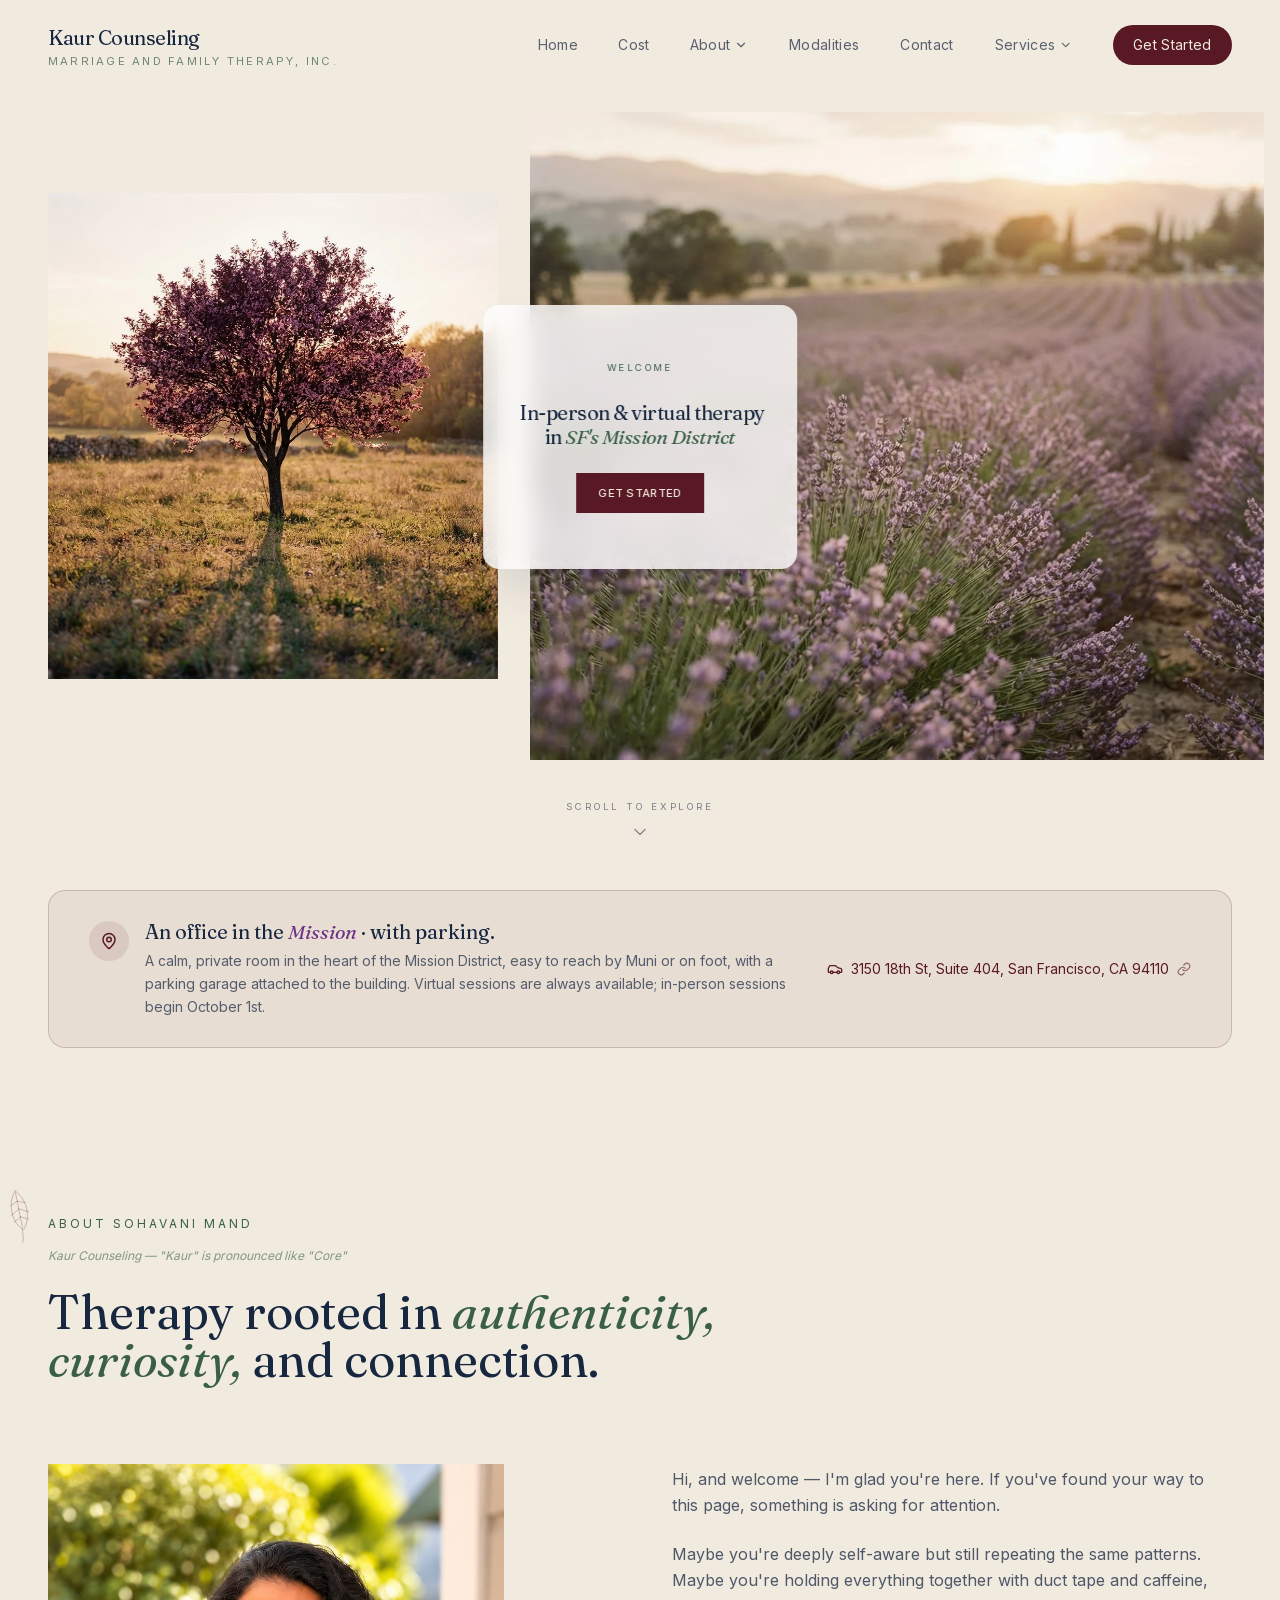
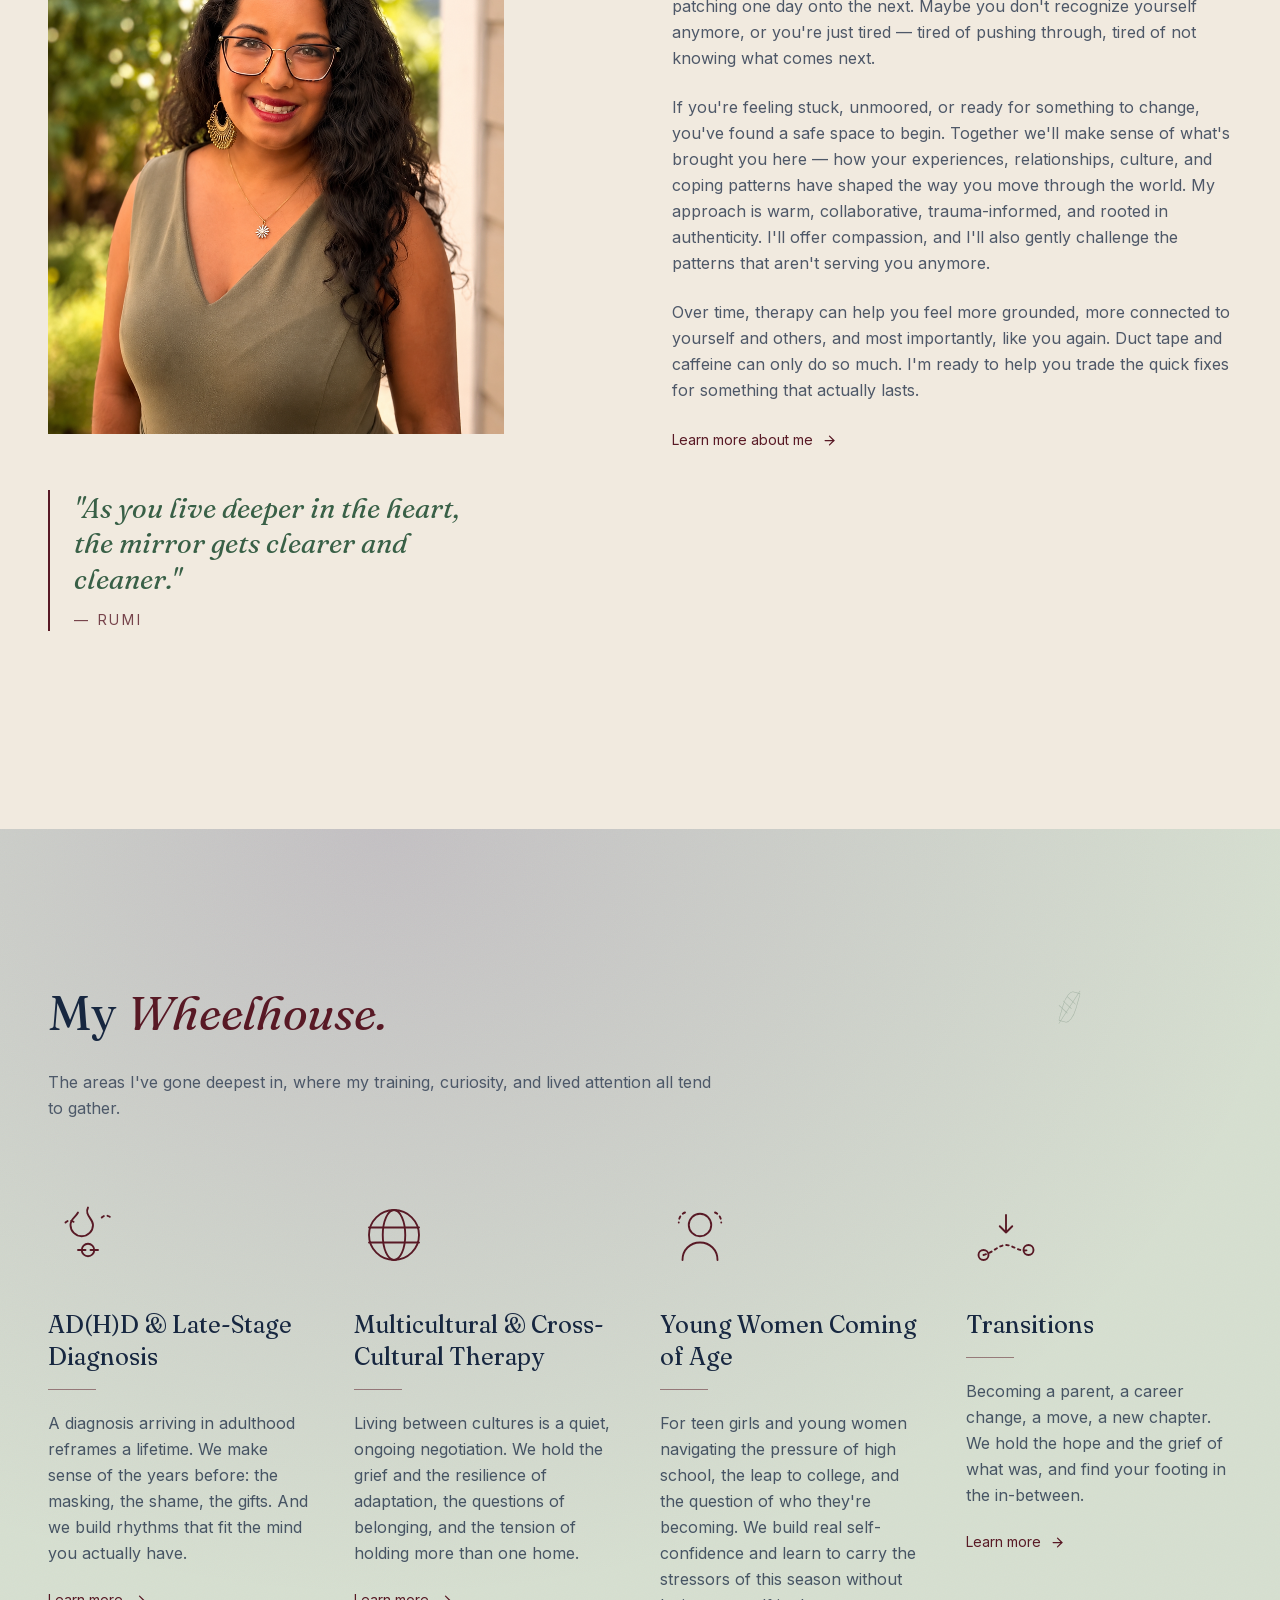
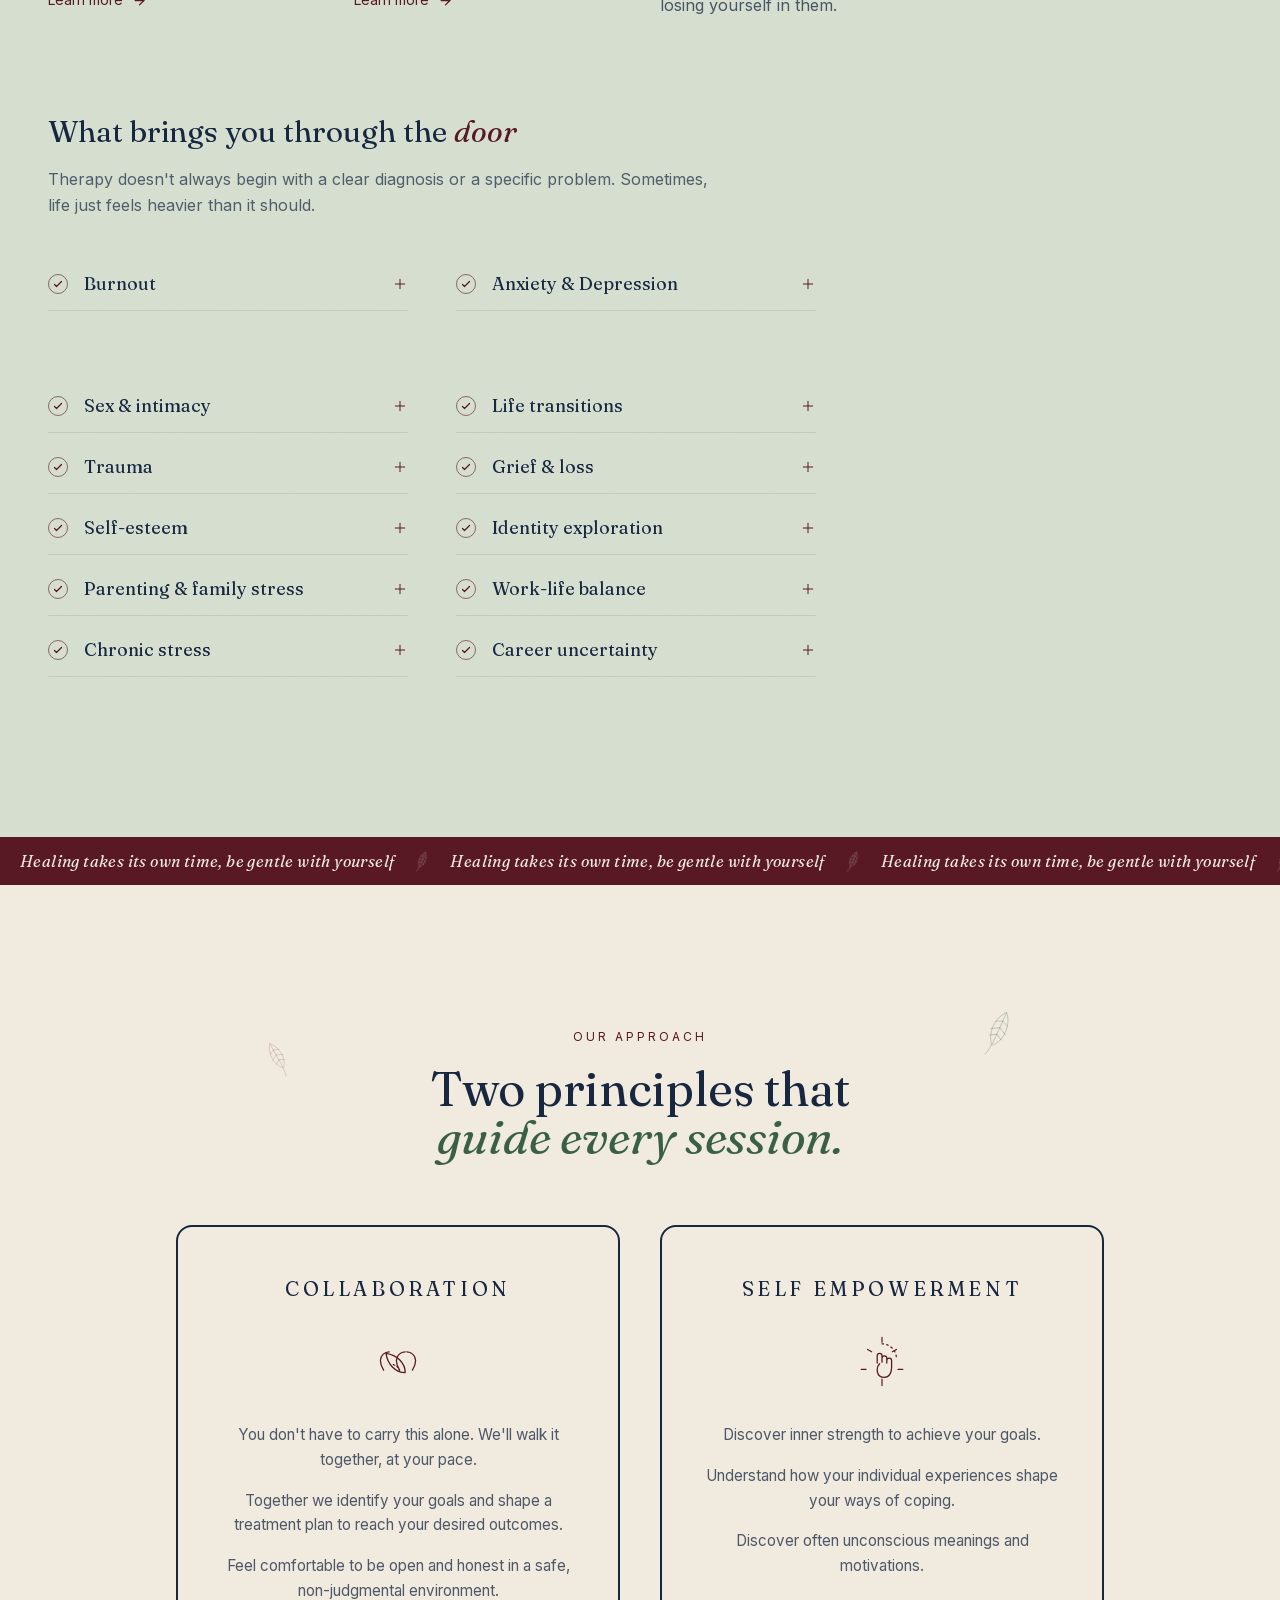
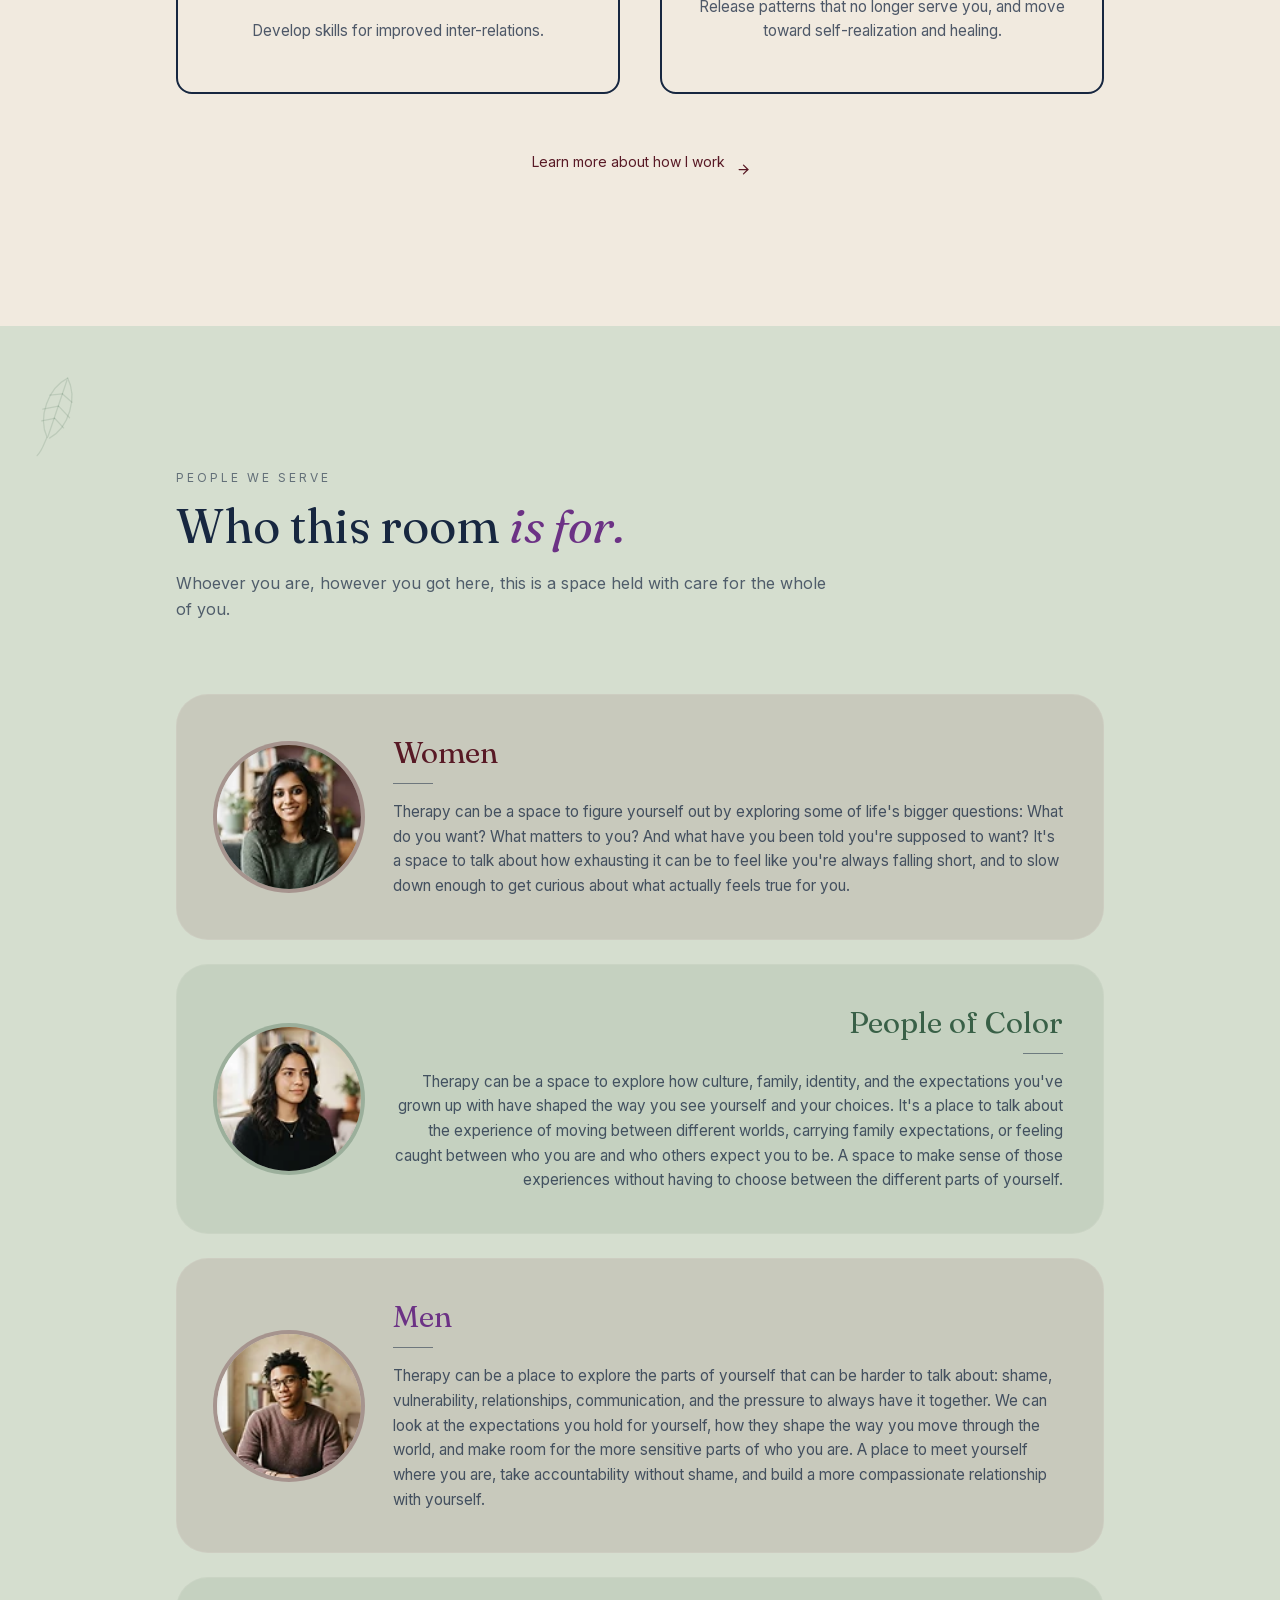
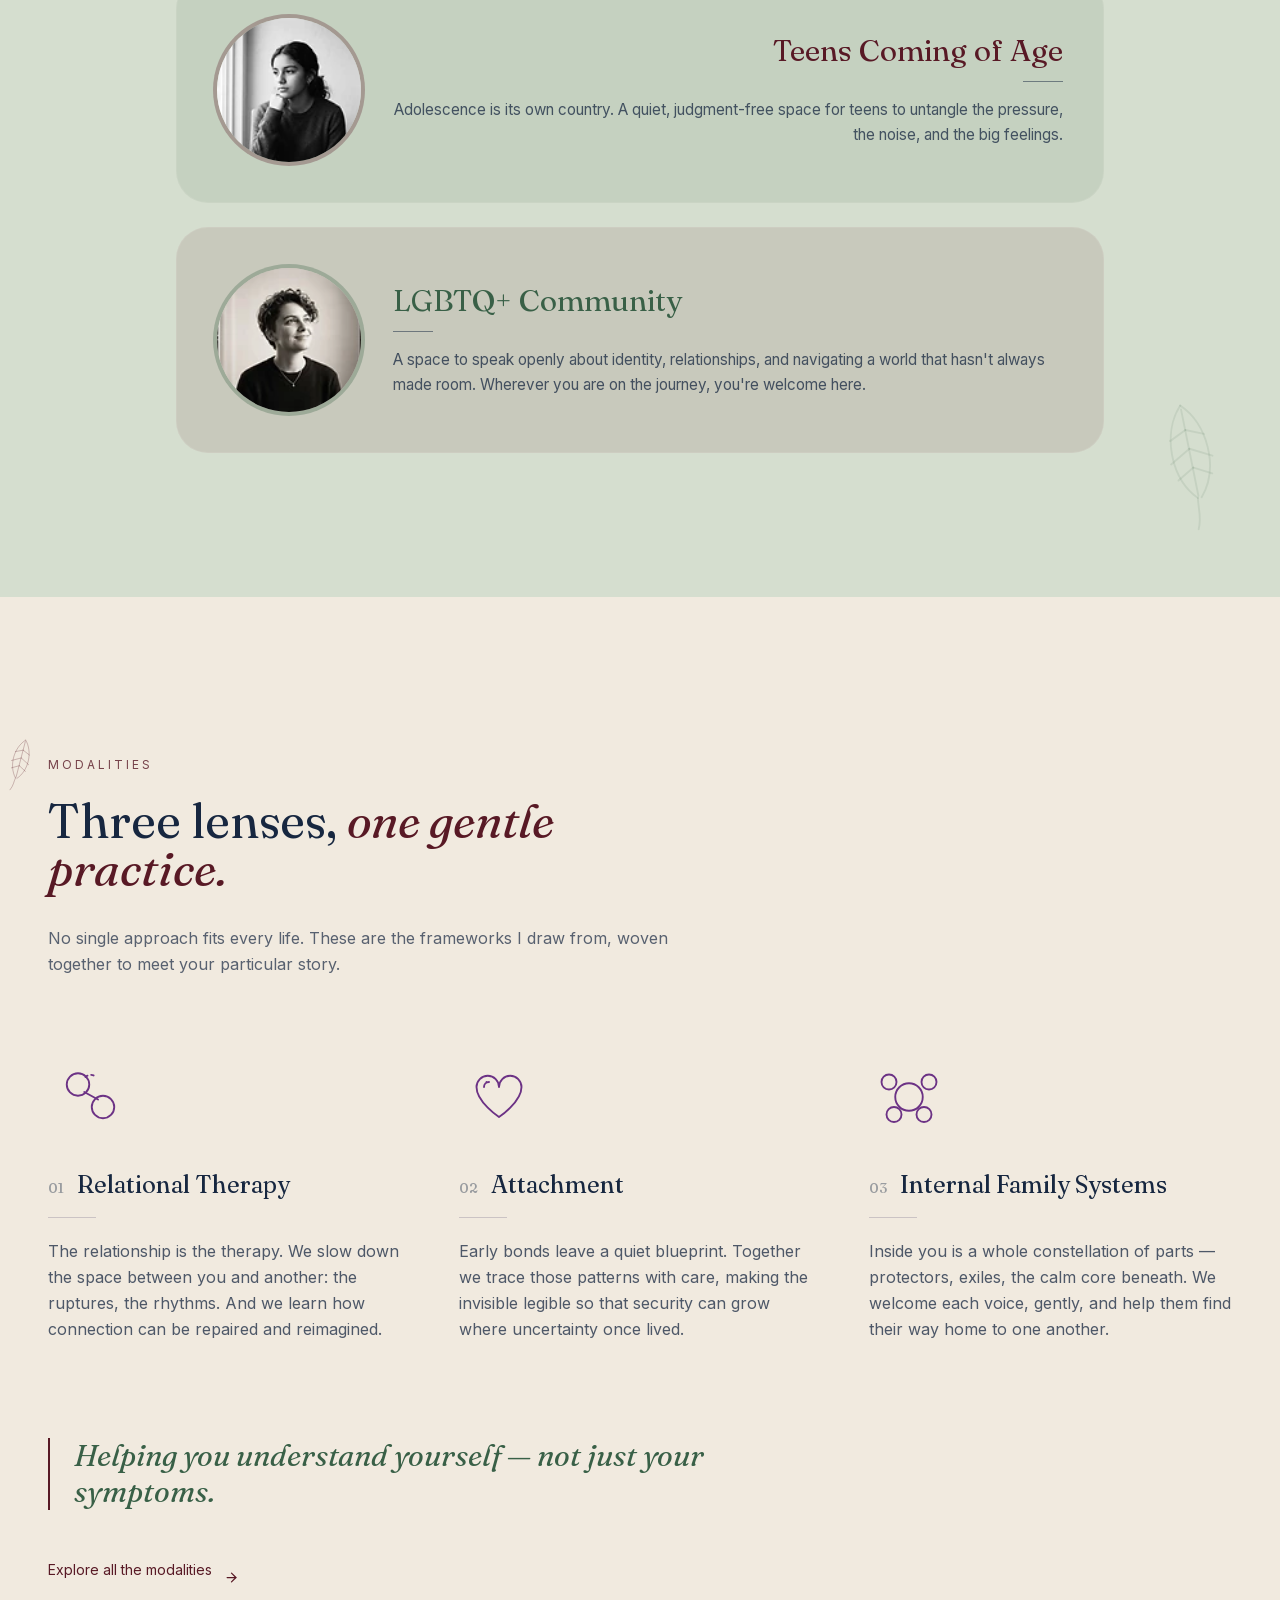
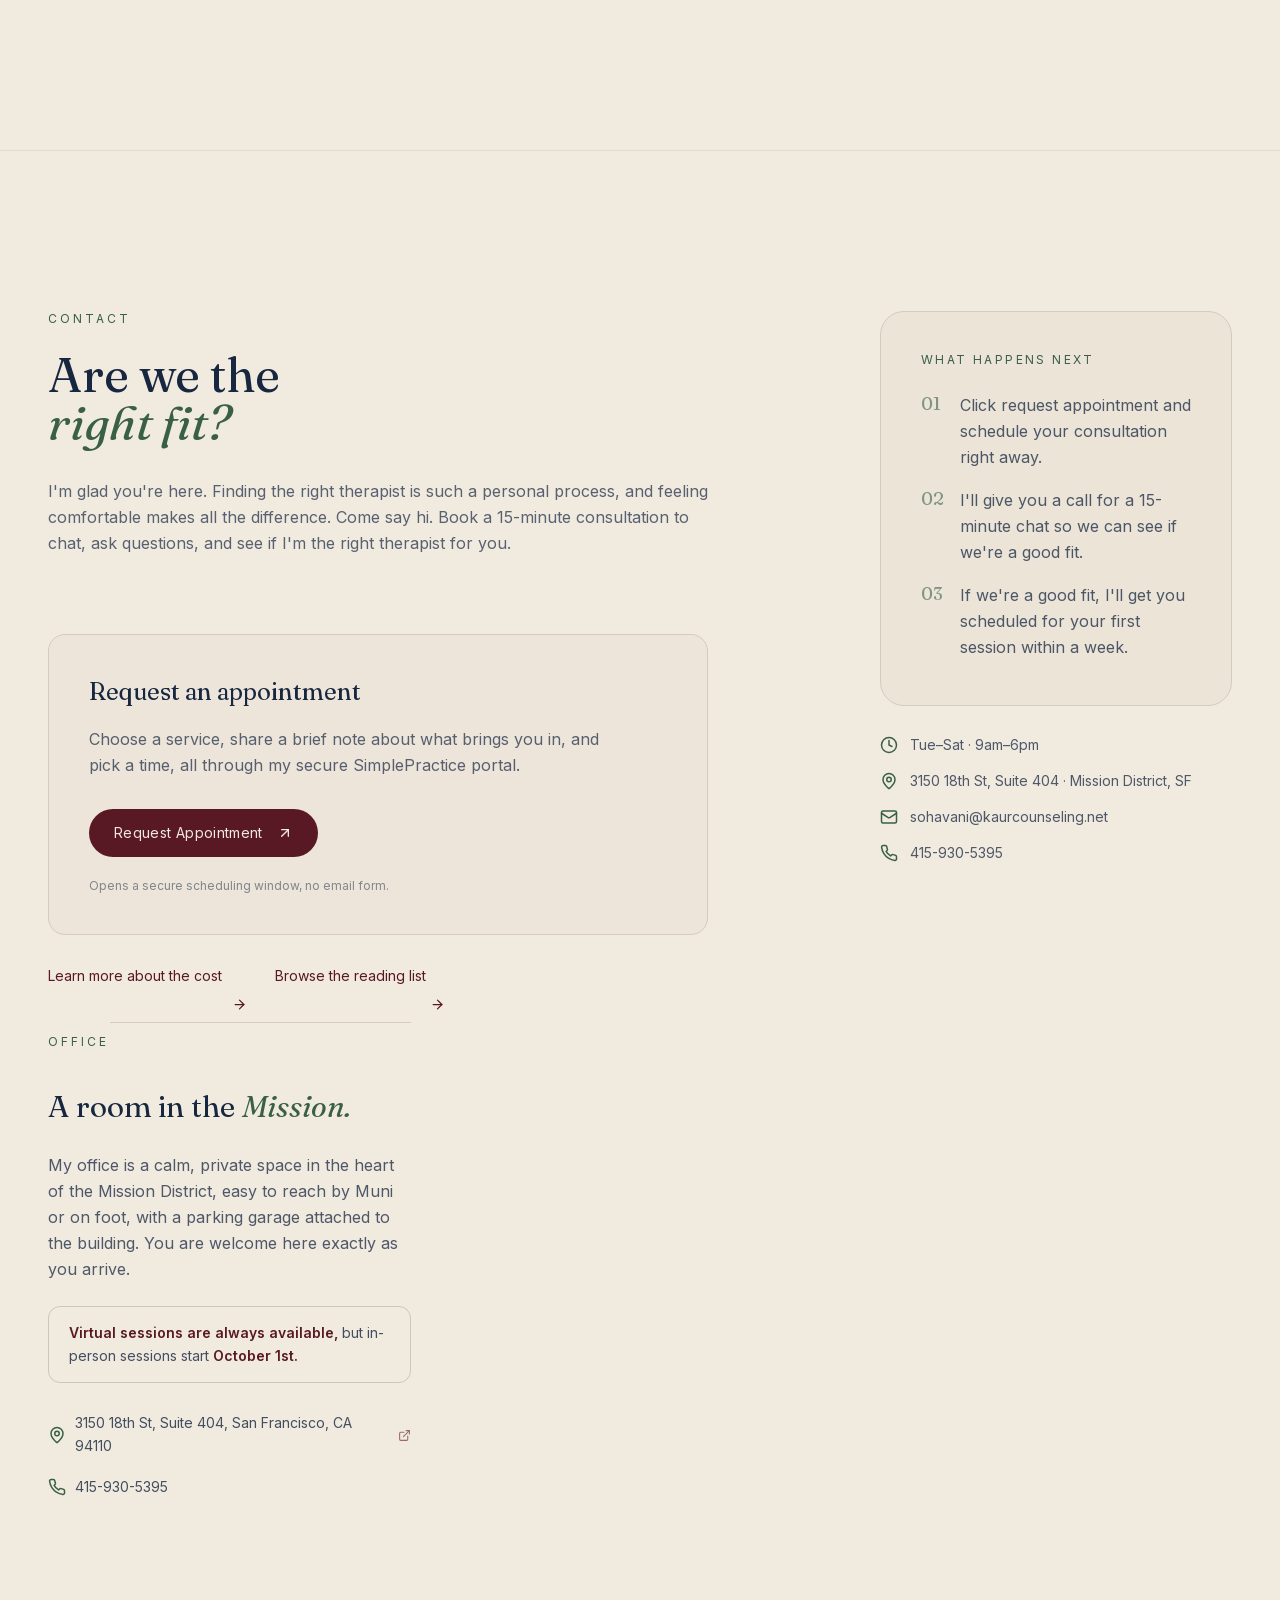
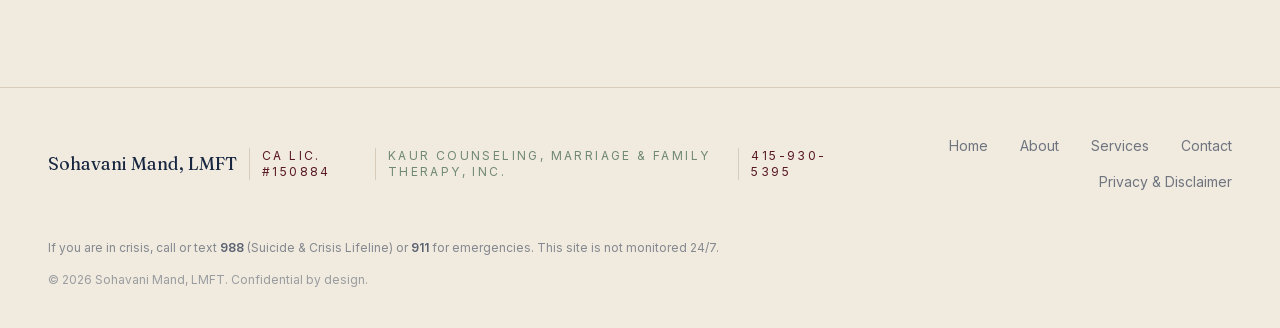
==== index.html @ b916cf58 "Rebuild resources page from live structure; bump assets to v33 Matches live exactly at 1440/768/390 " ====
<!doctype html>
<html lang="en">
  <head>
    <meta charset="utf-8" />
    <meta name="viewport" content="width=device-width, initial-scale=1" />
    <meta name="description" content="In-person and virtual therapy in San Francisco's Mission District with Sohavani Mand, LMFT." />
    <meta name="theme-color" content="#f1eadf" />
    <link rel="icon" type="image/png" sizes="1024x1024" href="assets/favicon.png" />
    <title>Sohavani Mand, LMFT | ADHD &amp; Burnout Therapy for Women in the Mission District, San Francisco</title>
    <link rel="stylesheet" href="styles.css?v=33" />
  </head>
  <body>
    <header class="site-header" id="home">
      <a class="brand" href="#home" aria-label="Kaur Counseling, home">
        <span class="brand-name">Kaur Counseling</span>
        <span class="brand-subtitle">Marriage and Family Therapy, Inc.</span>
      </a>
      <nav class="desktop-nav" aria-label="Primary navigation">
        <a href="#home">Home</a>
        <a href="about/cost/">Cost</a>
        <div class="nav-dropdown">
          <a class="dropdown-trigger" href="about/" aria-haspopup="true" aria-expanded="false">About <svg xmlns="http://www.w3.org/2000/svg" width="14" height="14" viewBox="0 0 24 24" fill="none" stroke="currentColor" stroke-width="2" stroke-linecap="round" stroke-linejoin="round" class="nav-chevron lucide lucide-chevron-down" aria-hidden="true"><path d="m6 9 6 6 6-6"></path></svg></a>
          <div class="nav-dropdown-menu">
            <div class="nav-dropdown-panel">
              <a href="about/">What to Expect</a>
              <a href="about/resources/">Resources</a>
            </div>
          </div>
        </div>
        <a href="modalities/">Modalities</a>
        <a href="get-started/">Contact</a>
        <div class="nav-dropdown">
          <a class="dropdown-trigger" href="#services" aria-haspopup="true" aria-expanded="false">Services <svg xmlns="http://www.w3.org/2000/svg" width="14" height="14" viewBox="0 0 24 24" fill="none" stroke="currentColor" stroke-width="2" stroke-linecap="round" stroke-linejoin="round" class="nav-chevron lucide lucide-chevron-down" aria-hidden="true"><path d="m6 9 6 6 6-6"></path></svg></a>
          <div class="nav-dropdown-menu">
            <div class="nav-dropdown-panel nav-dropdown-services">
              <a href="services/adhd/">ADHD &amp; Late-Stage Diagnosis</a>
              <a href="services/multiculturalism/">Multicultural &amp; Cross-Cultural Therapy</a>
              <a href="services/burnout/">Burnout</a>
              <a href="services/anxiety-depression/">Anxiety &amp; Depression</a>
              <a href="services/transitions/">Transitions</a>
              <a href="services/teens/">Teens</a>
            </div>
          </div>
        </div>
        <a class="nav-cta" href="get-started/">Get Started</a>
      </nav>
      <button class="menu-toggle text-midnight" type="button" aria-label="Toggle menu" aria-expanded="false">
        <svg xmlns="http://www.w3.org/2000/svg" width="22" height="22" viewBox="0 0 24 24" fill="none" stroke="currentColor" stroke-width="2" stroke-linecap="round" stroke-linejoin="round" class="lucide lucide-menu" aria-hidden="true"><line x1="4" x2="20" y1="12" y2="12"></line><line x1="4" x2="20" y1="6" y2="6"></line><line x1="4" x2="20" y1="18" y2="18"></line></svg>
        <svg xmlns="http://www.w3.org/2000/svg" width="22" height="22" viewBox="0 0 24 24" fill="none" stroke="currentColor" stroke-width="2" stroke-linecap="round" stroke-linejoin="round" class="lucide lucide-x" aria-hidden="true"><path d="M18 6 6 18"></path><path d="m6 6 12 12"></path></svg>
      </button>
      <nav class="mobile-nav" aria-label="Mobile navigation">
        <a href="#home">Home</a>
        <a href="about/cost/">Cost</a>
        <div class="nav-dropdown">
          <a class="dropdown-trigger" href="about/" aria-haspopup="true" aria-expanded="false">About <svg xmlns="http://www.w3.org/2000/svg" width="16" height="16" viewBox="0 0 24 24" fill="none" stroke="currentColor" stroke-width="2" stroke-linecap="round" stroke-linejoin="round" class="lucide lucide-plus transition-transform duration-300" aria-hidden="true"><path d="M5 12h14"></path><path d="M12 5v14"></path></svg></a>
          <div class="nav-dropdown-menu">
            <div class="nav-dropdown-panel">
              <a href="about/">What to Expect</a>
              <a href="about/resources/">Resources</a>
            </div>
          </div>
        </div>
        <a href="modalities/">Modalities</a>
        <a href="get-started/">Contact</a>
        <div class="nav-dropdown">
          <a class="dropdown-trigger" href="#services" aria-haspopup="true" aria-expanded="false">Services <svg xmlns="http://www.w3.org/2000/svg" width="16" height="16" viewBox="0 0 24 24" fill="none" stroke="currentColor" stroke-width="2" stroke-linecap="round" stroke-linejoin="round" class="lucide lucide-plus transition-transform duration-300" aria-hidden="true"><path d="M5 12h14"></path><path d="M12 5v14"></path></svg></a>
          <div class="nav-dropdown-menu">
            <div class="nav-dropdown-panel nav-dropdown-services">
              <a href="services/adhd/">ADHD &amp; Late-Stage Diagnosis</a>
              <a href="services/multiculturalism/">Multicultural &amp; Cross-Cultural Therapy</a>
              <a href="services/burnout/">Burnout</a>
              <a href="services/anxiety-depression/">Anxiety &amp; Depression</a>
              <a href="services/transitions/">Transitions</a>
              <a href="services/teens/">Teens</a>
            </div>
          </div>
        </div>
        <a class="nav-cta" href="get-started/">Get Started</a>
      </nav>
    </header>

    <main>
      <section class="hero">
        <div class="hero-images" aria-hidden="true">
          <img class="hero-tree" src="assets/images/hero-tree.webp" alt="" />
          <img class="hero-lavender" src="assets/images/hero-lavender.webp" alt="" />
        </div>
        <div class="hero-card">
          <p class="eyebrow">Welcome</p>
          <h1>In-person &amp; virtual therapy<br />in <em>SF's Mission District</em></h1>
          <a class="button button-small" href="get-started/">Get Started</a>
        </div>
        <a class="scroll-cue" href="#office-notice">
          <span>Scroll to explore</span>
          <svg class="down-arrow" viewBox="0 0 24 24" aria-hidden="true"><path d="m6 9 6 6 6-6" /></svg>
        </a>
      </section>

      <section class="office-notice-wrap" id="office-notice">
        <div class="office-notice">
          <div class="notice-icon pin-icon shrink-0 mt-0.5" aria-hidden="true">
            <span data-lucide-icon="map-pin" data-lucide-size="18" data-lucide-class="lucide lucide-map-pin text-burgundy shrink-0"></span>
          </div>
          <div class="notice-copy">
            <h3>An office in the <em class="accent">Mission</em> · with parking.</h3>
            <p>A calm, private room in the heart of the Mission District, easy to reach by Muni or on foot, with a parking garage attached to the building. Virtual sessions are always available; in-person sessions begin October 1st.</p>
          </div>
          <a class="notice-address shrink-0 inline-flex items-center gap-2 text-sm text-burgundy hover:text-spruce transition-colors" href="https://www.google.com/maps/search/?api=1&amp;query=3150%2018th%20St%2C%20Suite%20404%2C%20San%20Francisco%2C%20CA%2094110" target="_blank" rel="noreferrer">
            <span data-lucide-icon="car" data-lucide-size="16" data-lucide-class="lucide lucide-car"></span>
            <span>3150 18th St, Suite 404, San Francisco, CA 94110</span>
            <span data-lucide-icon="link" data-lucide-size="14" data-lucide-class="lucide lucide-link opacity-60"></span>
          </a>
        </div>
      </section>

      <section class="about-section" id="about">
        
        <div class="section-intro about-intro">
          <svg viewBox="0 0 100 150" class="home-about-feather" fill="none" stroke="currentColor" stroke-width="2" stroke-linecap="round" stroke-linejoin="round" aria-hidden="true"><path d="M50 16 C26 40 24 88 48 114"></path><path d="M50 16 C74 40 76 88 52 114"></path><path d="M48 114 C46 124 48 134 42 146"></path><path d="M50 20 L49 112"></path><path d="M50 42 L32 50"></path><path d="M50 62 L28 74"></path><path d="M50 82 L32 92"></path><path d="M50 42 L68 50"></path><path d="M50 62 L72 74"></path><path d="M50 82 L68 92" /></svg>
          <p class="eyebrow">About Sohavani Mand</p>
          <p class="pronunciation">Kaur Counseling — "Kaur" is pronounced like "Core"</p>
          <h2>Therapy rooted in <em class="spruce">authenticity, curiosity,</em> and connection.</h2>
        </div>
        <div class="about-grid">
          <figure class="portrait-frame">
            <img src="assets/images/sohavani.webp" alt="Sohavani Mand in soft, warm light" loading="lazy" />
          </figure>
          <div class="about-copy">
            <p>Hi, and welcome — I'm glad you're here. If you've found your way to this page, something is asking for attention.</p>
            <p>Maybe you're deeply self-aware but still repeating the same patterns. Maybe you're holding everything together with duct tape and caffeine, patching one day onto the next. Maybe you don't recognize yourself anymore, or you're just tired — tired of pushing through, tired of not knowing what comes next.</p>
            <p>If you're feeling stuck, unmoored, or ready for something to change, you've found a safe space to begin. Together we'll make sense of what's brought you here — how your experiences, relationships, culture, and coping patterns have shaped the way you move through the world. My approach is warm, collaborative, trauma-informed, and rooted in authenticity. I'll offer compassion, and I'll also gently challenge the patterns that aren't serving you anymore.</p>
            <p>Over time, therapy can help you feel more grounded, more connected to yourself and others, and most importantly, like you again. Duct tape and caffeine can only do so much. I'm ready to help you trade the quick fixes for something that actually lasts.</p>
            <a class="text-link" href="about/">Learn more about me <span data-lucide-icon="arrow-right" data-lucide-size="15" data-lucide-class="lucide lucide-arrow-right mt-px inline-arrow"></span></a>
          </div>
          <blockquote class="rumi-quote">
            <p>"As you live deeper in the heart,<br />the mirror gets clearer and cleaner."</p>
            <cite>— Rumi</cite>
          </blockquote>
        </div>
      </section>

      <section class="services-section" id="services">
        <div class="wheelhouse section-shell">
          <div class="leaf-decor leaf-wheelhouse" aria-hidden="true"></div>
          <div class="section-intro narrow-intro">
            <h2>My <em class="burgundy">Wheelhouse.</em></h2>
            <p>The areas I've gone deepest in, where my training, curiosity, and lived attention all tend to gather.</p>
          </div>
          <div class="wheelhouse-grid">
            <article class="wheelhouse-item">
              <div class="line-icon" aria-hidden="true"><svg viewBox="0 0 64 64" fill="none" stroke="currentColor" stroke-width="1.5" stroke-linecap="round" stroke-linejoin="round"><path d="M32 10c-3 6 4 9 4 14a9 9 0 1 1-18 0c0-5 4-6 6-10"/><circle cx="32" cy="44" r="5"/><path d="M30 44h-6M34 44h6"/><path d="M14 22c2-2 5-2 7 0M43 18c2-2 5-2 7 0" stroke-dasharray="2 3"/></svg></div>
              <h3>AD(H)D &amp; Late-Stage<br />Diagnosis</h3><span class="wheelhouse-rule" aria-hidden="true"></span>
              <p>A diagnosis arriving in adulthood reframes a lifetime. We make sense of the years before: the masking, the shame, the gifts. And we build rhythms that fit the mind you actually have.</p>
              <a class="text-link" href="services/adhd/">Learn more <span data-lucide-icon="arrow-right" data-lucide-size="15" data-lucide-class="lucide lucide-arrow-right mt-px inline-arrow"></span></a>
            </article>
            <article class="wheelhouse-item">
              <div class="line-icon" aria-hidden="true"><svg viewBox="0 0 64 64" fill="none" stroke="currentColor" stroke-width="1.5" stroke-linecap="round" stroke-linejoin="round"><circle cx="32" cy="32" r="20"/><ellipse cx="32" cy="32" rx="9" ry="20"/><path d="M12 26h40M12 38h40"/></svg></div>
              <h3>Multicultural &amp; Cross-Cultural Therapy</h3><span class="wheelhouse-rule" aria-hidden="true"></span>
              <p>Living between cultures is a quiet, ongoing negotiation. We hold the grief and the resilience of adaptation, the questions of belonging, and the tension of holding more than one home.</p>
              <a class="text-link" href="services/multiculturalism/">Learn more <span data-lucide-icon="arrow-right" data-lucide-size="15" data-lucide-class="lucide lucide-arrow-right mt-px inline-arrow"></span></a>
            </article>
            <article class="wheelhouse-item">
              <div class="line-icon" aria-hidden="true"><svg viewBox="0 0 64 64" fill="none" stroke="currentColor" stroke-width="1.5" stroke-linecap="round" stroke-linejoin="round"><circle cx="32" cy="24" r="9"/><path d="M18 52c0-8 6-14 14-14s14 6 14 14"/><path d="M44 14c3 1 5 4 5 8M20 14c-3 1-5 4-5 8" stroke-dasharray="2 3"/></svg></div>
              <h3>Young Women Coming<br />of Age</h3><span class="wheelhouse-rule" aria-hidden="true"></span>
              <p>For teen girls and young women navigating the pressure of high school, the leap to college, and the question of who they're becoming. We build real self-confidence and learn to carry the stressors of this season without losing yourself in them.</p>
            </article>
            <article class="wheelhouse-item">
              <div class="line-icon" aria-hidden="true"><svg viewBox="0 0 64 64" fill="none" stroke="currentColor" stroke-width="1.5" stroke-linecap="round" stroke-linejoin="round"><path d="M14 48c8-2 12-8 18-8s10 6 18 4" stroke-dasharray="2 3"/><circle cx="14" cy="48" r="4"/><circle cx="50" cy="44" r="4"/><path d="M32 16v14M32 30l-5-5M32 30l5-5"/></svg></div>
              <h3>Transitions</h3><span class="wheelhouse-rule" aria-hidden="true"></span>
              <p>Becoming a parent, a career change, a move, a new chapter. We hold the hope and the grief of what was, and find your footing in the in-between.</p>
              <a class="text-link" href="services/transitions/">Learn more <span data-lucide-icon="arrow-right" data-lucide-size="15" data-lucide-class="lucide lucide-arrow-right mt-px inline-arrow"></span></a>
            </article>
          </div>

          <div class="door-section" id="door">
            <div class="section-intro door-intro">
              <h3>What brings you through the <em class="burgundy">door</em></h3>
              <p>Therapy doesn't always begin with a clear diagnosis or a specific problem. Sometimes, life just feels heavier than it should.</p>
            </div>
            <div class="door-grid">
              <div class="door-item"><button type="button" aria-expanded="false"><span class="check"><svg viewBox="0 0 24 24" aria-hidden="true"><path d="M5 13l4 4L19 7" /></svg></span><span>Burnout</span><span class="plus"><svg viewBox="0 0 24 24" aria-hidden="true"><path d="M12 5v14M5 12h14" /></svg></span></button><div class="door-detail" aria-hidden="true">Including work, relationship, and daily-life depletion and recovery.</div></div>
              <div class="door-item"><button type="button" aria-expanded="false"><span class="check"><svg viewBox="0 0 24 24" aria-hidden="true"><path d="M5 13l4 4L19 7" /></svg></span><span>Anxiety &amp; Depression</span><span class="plus"><svg viewBox="0 0 24 24" aria-hidden="true"><path d="M12 5v14M5 12h14" /></svg></span></button><div class="door-detail" aria-hidden="true">Including panic attacks, climate and health anxiety, persistent low mood, seasonal and postpartum depression.</div></div>
              <div class="door-item"><button type="button" aria-expanded="false"><span class="check"><svg viewBox="0 0 24 24" aria-hidden="true"><path d="M5 13l4 4L19 7" /></svg></span><span>Teens</span><span class="plus"><svg viewBox="0 0 24 24" aria-hidden="true"><path d="M12 5v14M5 12h14" /></svg></span></button><div class="door-detail" aria-hidden="true">Including school pressure, college application stress, friendship and identity shifts, and ADHD support.</div></div>
              <div class="door-item"><button type="button" aria-expanded="false"><span class="check"><svg viewBox="0 0 24 24" aria-hidden="true"><path d="M5 13l4 4L19 7" /></svg></span><span>Relationship issues</span><span class="plus"><svg viewBox="0 0 24 24" aria-hidden="true"><path d="M12 5v14M5 12h14" /></svg></span></button><div class="door-detail" aria-hidden="true">Including communication struggles, conflict patterns, and intimacy concerns.</div></div>
              <div class="door-item"><button type="button" aria-expanded="false"><span class="check"><svg viewBox="0 0 24 24" aria-hidden="true"><path d="M5 13l4 4L19 7" /></svg></span><span>Sex &amp; intimacy</span><span class="plus"><svg viewBox="0 0 24 24" aria-hidden="true"><path d="M12 5v14M5 12h14" /></svg></span></button><div class="door-detail" aria-hidden="true">Including desire discrepancies, sexual shame, and reconnecting with pleasure.</div></div>
              <div class="door-item"><button type="button" aria-expanded="false"><span class="check"><svg viewBox="0 0 24 24" aria-hidden="true"><path d="M5 13l4 4L19 7" /></svg></span><span>Life transitions</span><span class="plus"><svg viewBox="0 0 24 24" aria-hidden="true"><path d="M12 5v14M5 12h14" /></svg></span></button><div class="door-detail" aria-hidden="true">Including career changes, relocation, and new parenthood.</div></div>
              <div class="door-item"><button type="button" aria-expanded="false"><span class="check"><svg viewBox="0 0 24 24" aria-hidden="true"><path d="M5 13l4 4L19 7" /></svg></span><span>Trauma</span><span class="plus"><svg viewBox="0 0 24 24" aria-hidden="true"><path d="M12 5v14M5 12h14" /></svg></span></button><div class="door-detail" aria-hidden="true">Including childhood trauma and intergenerational trauma.</div></div>
              <div class="door-item"><button type="button" aria-expanded="false"><span class="check"><svg viewBox="0 0 24 24" aria-hidden="true"><path d="M5 13l4 4L19 7" /></svg></span><span>Grief &amp; loss</span><span class="plus"><svg viewBox="0 0 24 24" aria-hidden="true"><path d="M12 5v14M5 12h14" /></svg></span></button><div class="door-detail" aria-hidden="true">Including the loss of loved ones, relationships, and identity.</div></div>
              <div class="door-item"><button type="button" aria-expanded="false"><span class="check"><svg viewBox="0 0 24 24" aria-hidden="true"><path d="M5 13l4 4L19 7" /></svg></span><span>Self-esteem</span><span class="plus"><svg viewBox="0 0 24 24" aria-hidden="true"><path d="M12 5v14M5 12h14" /></svg></span></button><div class="door-detail" aria-hidden="true">Including self-worth, imposter feelings, and the inner critic.</div></div>
              <div class="door-item"><button type="button" aria-expanded="false"><span class="check"><svg viewBox="0 0 24 24" aria-hidden="true"><path d="M5 13l4 4L19 7" /></svg></span><span>Identity exploration</span><span class="plus"><svg viewBox="0 0 24 24" aria-hidden="true"><path d="M12 5v14M5 12h14" /></svg></span></button><div class="door-detail" aria-hidden="true">Including cultural, sexual, and gender identity.</div></div>
              <div class="door-item"><button type="button" aria-expanded="false"><span class="check"><svg viewBox="0 0 24 24" aria-hidden="true"><path d="M5 13l4 4L19 7" /></svg></span><span>Parenting &amp; family stress</span><span class="plus"><svg viewBox="0 0 24 24" aria-hidden="true"><path d="M12 5v14M5 12h14" /></svg></span></button><div class="door-detail" aria-hidden="true">Including co-parenting, blended families, and generational roles.</div></div>
              <div class="door-item"><button type="button" aria-expanded="false"><span class="check"><svg viewBox="0 0 24 24" aria-hidden="true"><path d="M5 13l4 4L19 7" /></svg></span><span>Work-life balance</span><span class="plus"><svg viewBox="0 0 24 24" aria-hidden="true"><path d="M12 5v14M5 12h14" /></svg></span></button><div class="door-detail" aria-hidden="true">Including boundaries, rest, and finding meaning.</div></div>
              <div class="door-item"><button type="button" aria-expanded="false"><span class="check"><svg viewBox="0 0 24 24" aria-hidden="true"><path d="M5 13l4 4L19 7" /></svg></span><span>Chronic stress</span><span class="plus"><svg viewBox="0 0 24 24" aria-hidden="true"><path d="M12 5v14M5 12h14" /></svg></span></button><div class="door-detail" aria-hidden="true">Including caregiving stress and burnout recovery.</div></div>
              <div class="door-item"><button type="button" aria-expanded="false"><span class="check"><svg viewBox="0 0 24 24" aria-hidden="true"><path d="M5 13l4 4L19 7" /></svg></span><span>Career uncertainty</span><span class="plus"><svg viewBox="0 0 24 24" aria-hidden="true"><path d="M12 5v14M5 12h14" /></svg></span></button><div class="door-detail" aria-hidden="true">Including transitions, re-entry, and questions of purpose.</div></div>
            </div>
          </div>
        </div>
      </section>

      <div class="ticker" aria-hidden="true"><div class="ticker-track"><div class="ticker-set"><div class="ticker-group"><span>Healing takes its own time, be gentle with yourself</span><svg viewBox="0 0 100 150" class="tiny-leaf" fill="none" stroke="currentColor" stroke-width="2" stroke-linecap="round" stroke-linejoin="round" aria-hidden="true"><path d="M50 16 C26 40 24 88 48 114"></path><path d="M50 16 C74 40 76 88 52 114"></path><path d="M48 114 C46 124 48 134 42 146"></path><path d="M50 20 L49 112"></path><path d="M50 42 L32 50"></path><path d="M50 62 L28 74"></path><path d="M50 82 L32 92"></path><path d="M50 42 L68 50"></path><path d="M50 62 L72 74"></path><path d="M50 82 L68 92"></path></svg></div><div class="ticker-group"><span>Healing takes its own time, be gentle with yourself</span><svg viewBox="0 0 100 150" class="tiny-leaf" fill="none" stroke="currentColor" stroke-width="2" stroke-linecap="round" stroke-linejoin="round" aria-hidden="true"><path d="M50 16 C26 40 24 88 48 114"></path><path d="M50 16 C74 40 76 88 52 114"></path><path d="M48 114 C46 124 48 134 42 146"></path><path d="M50 20 L49 112"></path><path d="M50 42 L32 50"></path><path d="M50 62 L28 74"></path><path d="M50 82 L32 92"></path><path d="M50 42 L68 50"></path><path d="M50 62 L72 74"></path><path d="M50 82 L68 92"></path></svg></div><div class="ticker-group"><span>Healing takes its own time, be gentle with yourself</span><svg viewBox="0 0 100 150" class="tiny-leaf" fill="none" stroke="currentColor" stroke-width="2" stroke-linecap="round" stroke-linejoin="round" aria-hidden="true"><path d="M50 16 C26 40 24 88 48 114"></path><path d="M50 16 C74 40 76 88 52 114"></path><path d="M48 114 C46 124 48 134 42 146"></path><path d="M50 20 L49 112"></path><path d="M50 42 L32 50"></path><path d="M50 62 L28 74"></path><path d="M50 82 L32 92"></path><path d="M50 42 L68 50"></path><path d="M50 62 L72 74"></path><path d="M50 82 L68 92"></path></svg></div><div class="ticker-group"><span>Healing takes its own time, be gentle with yourself</span><svg viewBox="0 0 100 150" class="tiny-leaf" fill="none" stroke="currentColor" stroke-width="2" stroke-linecap="round" stroke-linejoin="round" aria-hidden="true"><path d="M50 16 C26 40 24 88 48 114"></path><path d="M50 16 C74 40 76 88 52 114"></path><path d="M48 114 C46 124 48 134 42 146"></path><path d="M50 20 L49 112"></path><path d="M50 42 L32 50"></path><path d="M50 62 L28 74"></path><path d="M50 82 L32 92"></path><path d="M50 42 L68 50"></path><path d="M50 62 L72 74"></path><path d="M50 82 L68 92"></path></svg></div><div class="ticker-group"><span>Healing takes its own time, be gentle with yourself</span><svg viewBox="0 0 100 150" class="tiny-leaf" fill="none" stroke="currentColor" stroke-width="2" stroke-linecap="round" stroke-linejoin="round" aria-hidden="true"><path d="M50 16 C26 40 24 88 48 114"></path><path d="M50 16 C74 40 76 88 52 114"></path><path d="M48 114 C46 124 48 134 42 146"></path><path d="M50 20 L49 112"></path><path d="M50 42 L32 50"></path><path d="M50 62 L28 74"></path><path d="M50 82 L32 92"></path><path d="M50 42 L68 50"></path><path d="M50 62 L72 74"></path><path d="M50 82 L68 92"></path></svg></div><div class="ticker-group"><span>Healing takes its own time, be gentle with yourself</span><svg viewBox="0 0 100 150" class="tiny-leaf" fill="none" stroke="currentColor" stroke-width="2" stroke-linecap="round" stroke-linejoin="round" aria-hidden="true"><path d="M50 16 C26 40 24 88 48 114"></path><path d="M50 16 C74 40 76 88 52 114"></path><path d="M48 114 C46 124 48 134 42 146"></path><path d="M50 20 L49 112"></path><path d="M50 42 L32 50"></path><path d="M50 62 L28 74"></path><path d="M50 82 L32 92"></path><path d="M50 42 L68 50"></path><path d="M50 62 L72 74"></path><path d="M50 82 L68 92"></path></svg></div><div class="ticker-group"><span>Healing takes its own time, be gentle with yourself</span><svg viewBox="0 0 100 150" class="tiny-leaf" fill="none" stroke="currentColor" stroke-width="2" stroke-linecap="round" stroke-linejoin="round" aria-hidden="true"><path d="M50 16 C26 40 24 88 48 114"></path><path d="M50 16 C74 40 76 88 52 114"></path><path d="M48 114 C46 124 48 134 42 146"></path><path d="M50 20 L49 112"></path><path d="M50 42 L32 50"></path><path d="M50 62 L28 74"></path><path d="M50 82 L32 92"></path><path d="M50 42 L68 50"></path><path d="M50 62 L72 74"></path><path d="M50 82 L68 92"></path></svg></div><div class="ticker-group"><span>Healing takes its own time, be gentle with yourself</span><svg viewBox="0 0 100 150" class="tiny-leaf" fill="none" stroke="currentColor" stroke-width="2" stroke-linecap="round" stroke-linejoin="round" aria-hidden="true"><path d="M50 16 C26 40 24 88 48 114"></path><path d="M50 16 C74 40 76 88 52 114"></path><path d="M48 114 C46 124 48 134 42 146"></path><path d="M50 20 L49 112"></path><path d="M50 42 L32 50"></path><path d="M50 62 L28 74"></path><path d="M50 82 L32 92"></path><path d="M50 42 L68 50"></path><path d="M50 62 L72 74"></path><path d="M50 82 L68 92"></path></svg></div></div><div class="ticker-set" aria-hidden="true"><div class="ticker-group"><span>Healing takes its own time, be gentle with yourself</span><svg viewBox="0 0 100 150" class="tiny-leaf" fill="none" stroke="currentColor" stroke-width="2" stroke-linecap="round" stroke-linejoin="round" aria-hidden="true"><path d="M50 16 C26 40 24 88 48 114"></path><path d="M50 16 C74 40 76 88 52 114"></path><path d="M48 114 C46 124 48 134 42 146"></path><path d="M50 20 L49 112"></path><path d="M50 42 L32 50"></path><path d="M50 62 L28 74"></path><path d="M50 82 L32 92"></path><path d="M50 42 L68 50"></path><path d="M50 62 L72 74"></path><path d="M50 82 L68 92"></path></svg></div><div class="ticker-group"><span>Healing takes its own time, be gentle with yourself</span><svg viewBox="0 0 100 150" class="tiny-leaf" fill="none" stroke="currentColor" stroke-width="2" stroke-linecap="round" stroke-linejoin="round" aria-hidden="true"><path d="M50 16 C26 40 24 88 48 114"></path><path d="M50 16 C74 40 76 88 52 114"></path><path d="M48 114 C46 124 48 134 42 146"></path><path d="M50 20 L49 112"></path><path d="M50 42 L32 50"></path><path d="M50 62 L28 74"></path><path d="M50 82 L32 92"></path><path d="M50 42 L68 50"></path><path d="M50 62 L72 74"></path><path d="M50 82 L68 92"></path></svg></div><div class="ticker-group"><span>Healing takes its own time, be gentle with yourself</span><svg viewBox="0 0 100 150" class="tiny-leaf" fill="none" stroke="currentColor" stroke-width="2" stroke-linecap="round" stroke-linejoin="round" aria-hidden="true"><path d="M50 16 C26 40 24 88 48 114"></path><path d="M50 16 C74 40 76 88 52 114"></path><path d="M48 114 C46 124 48 134 42 146"></path><path d="M50 20 L49 112"></path><path d="M50 42 L32 50"></path><path d="M50 62 L28 74"></path><path d="M50 82 L32 92"></path><path d="M50 42 L68 50"></path><path d="M50 62 L72 74"></path><path d="M50 82 L68 92"></path></svg></div><div class="ticker-group"><span>Healing takes its own time, be gentle with yourself</span><svg viewBox="0 0 100 150" class="tiny-leaf" fill="none" stroke="currentColor" stroke-width="2" stroke-linecap="round" stroke-linejoin="round" aria-hidden="true"><path d="M50 16 C26 40 24 88 48 114"></path><path d="M50 16 C74 40 76 88 52 114"></path><path d="M48 114 C46 124 48 134 42 146"></path><path d="M50 20 L49 112"></path><path d="M50 42 L32 50"></path><path d="M50 62 L28 74"></path><path d="M50 82 L32 92"></path><path d="M50 42 L68 50"></path><path d="M50 62 L72 74"></path><path d="M50 82 L68 92"></path></svg></div><div class="ticker-group"><span>Healing takes its own time, be gentle with yourself</span><svg viewBox="0 0 100 150" class="tiny-leaf" fill="none" stroke="currentColor" stroke-width="2" stroke-linecap="round" stroke-linejoin="round" aria-hidden="true"><path d="M50 16 C26 40 24 88 48 114"></path><path d="M50 16 C74 40 76 88 52 114"></path><path d="M48 114 C46 124 48 134 42 146"></path><path d="M50 20 L49 112"></path><path d="M50 42 L32 50"></path><path d="M50 62 L28 74"></path><path d="M50 82 L32 92"></path><path d="M50 42 L68 50"></path><path d="M50 62 L72 74"></path><path d="M50 82 L68 92"></path></svg></div><div class="ticker-group"><span>Healing takes its own time, be gentle with yourself</span><svg viewBox="0 0 100 150" class="tiny-leaf" fill="none" stroke="currentColor" stroke-width="2" stroke-linecap="round" stroke-linejoin="round" aria-hidden="true"><path d="M50 16 C26 40 24 88 48 114"></path><path d="M50 16 C74 40 76 88 52 114"></path><path d="M48 114 C46 124 48 134 42 146"></path><path d="M50 20 L49 112"></path><path d="M50 42 L32 50"></path><path d="M50 62 L28 74"></path><path d="M50 82 L32 92"></path><path d="M50 42 L68 50"></path><path d="M50 62 L72 74"></path><path d="M50 82 L68 92"></path></svg></div><div class="ticker-group"><span>Healing takes its own time, be gentle with yourself</span><svg viewBox="0 0 100 150" class="tiny-leaf" fill="none" stroke="currentColor" stroke-width="2" stroke-linecap="round" stroke-linejoin="round" aria-hidden="true"><path d="M50 16 C26 40 24 88 48 114"></path><path d="M50 16 C74 40 76 88 52 114"></path><path d="M48 114 C46 124 48 134 42 146"></path><path d="M50 20 L49 112"></path><path d="M50 42 L32 50"></path><path d="M50 62 L28 74"></path><path d="M50 82 L32 92"></path><path d="M50 42 L68 50"></path><path d="M50 62 L72 74"></path><path d="M50 82 L68 92"></path></svg></div><div class="ticker-group"><span>Healing takes its own time, be gentle with yourself</span><svg viewBox="0 0 100 150" class="tiny-leaf" fill="none" stroke="currentColor" stroke-width="2" stroke-linecap="round" stroke-linejoin="round" aria-hidden="true"><path d="M50 16 C26 40 24 88 48 114"></path><path d="M50 16 C74 40 76 88 52 114"></path><path d="M48 114 C46 124 48 134 42 146"></path><path d="M50 20 L49 112"></path><path d="M50 42 L32 50"></path><path d="M50 62 L28 74"></path><path d="M50 82 L32 92"></path><path d="M50 42 L68 50"></path><path d="M50 62 L72 74"></path><path d="M50 82 L68 92"></path></svg></div></div></div></div>

      <section class="approach-section" id="approach">
        
        
        <div class="section-intro centered-intro">
          <svg viewBox="0 0 100 150" class="leaf-approach-right" fill="none" stroke="currentColor" stroke-width="2" stroke-linecap="round" stroke-linejoin="round" aria-hidden="true"><path d="M50 16 C26 40 24 88 48 114"></path><path d="M50 16 C74 40 76 88 52 114"></path><path d="M48 114 C46 124 48 134 42 146"></path><path d="M50 20 L49 112"></path><path d="M50 42 L32 50"></path><path d="M50 62 L28 74"></path><path d="M50 82 L32 92"></path><path d="M50 42 L68 50"></path><path d="M50 62 L72 74"></path><path d="M50 82 L68 92" /></svg>
          <svg viewBox="0 0 100 150" class="leaf-approach-left" fill="none" stroke="currentColor" stroke-width="2" stroke-linecap="round" stroke-linejoin="round" aria-hidden="true"><path d="M50 16 C26 40 24 88 48 114"></path><path d="M50 16 C74 40 76 88 52 114"></path><path d="M48 114 C46 124 48 134 42 146"></path><path d="M50 20 L49 112"></path><path d="M50 42 L32 50"></path><path d="M50 62 L28 74"></path><path d="M50 82 L32 92"></path><path d="M50 42 L68 50"></path><path d="M50 62 L72 74"></path><path d="M50 82 L68 92" /></svg>
          <p class="eyebrow">Our Approach</p>
          <h2>Two principles that<br /><em class="spruce">guide every session.</em></h2>
        </div>
        <div class="approach-grid">
          <article class="approach-card">
            <h3>Collaboration</h3>
            <div class="small-line-icon" aria-hidden="true"><svg viewBox="0 0 80 80"><path d="M29 26C23 26 18 31 18 37c0 5 2 9 4 12M49 26c-6 0-11 5-11 11 0 5 2 9 4 12" stroke="currentColor" stroke-width="1.6" stroke-linecap="round" fill="none"/><path d="M51 26c6 0 11 5 11 11 0 5-2 9-4 12" stroke="currentColor" stroke-width="1.6" stroke-linecap="round" fill="none"/><path d="M25 28c2 14 12 24 24 24 0-12-10-22-24-24Z" stroke="currentColor" stroke-width="1.6" stroke-linejoin="round" fill="none"/><path d="M34 42c4 1 7 4 8 8" stroke="currentColor" stroke-width="1.4" stroke-linecap="round" stroke-dasharray="2 3"/></svg></div>
            <p>You don't have to carry this alone. We'll walk it together, at your pace.</p>
            <p>Together we identify your goals and shape a treatment plan to reach your desired outcomes.</p>
            <p>Feel comfortable to be open and honest in a safe, non-judgmental environment.</p>
            <p>Develop skills for improved inter-relations.</p>
          </article>
          <article class="approach-card">
            <h3>Self Empowerment</h3>
            <div class="small-line-icon" aria-hidden="true"><svg viewBox="0 0 80 80"><path d="M40 8v6M22 23l5 3M58 23l-5 3M14 48h6M60 48h6M40 60v8" stroke="currentColor" stroke-width="1.5" stroke-linecap="round"/><path d="M40 16a18 18 0 0 1 18 18" stroke="currentColor" stroke-width="1.5" stroke-linecap="round" stroke-dasharray="2 4"/><path d="M34 40v-9a3 3 0 0 1 6 0v8m0-5a3 3 0 0 1 6 0v6m0-3a3 3 0 0 1 6 0v9c0 6-3 12-9 12s-9-4-9-10c0-3 1-5 3-7" stroke="currentColor" stroke-width="1.6" stroke-linecap="round" stroke-linejoin="round" fill="none"/></svg></div>
            <p>Discover inner strength to achieve your goals.</p>
            <p>Understand how your individual experiences shape your ways of coping.</p>
            <p>Discover often unconscious meanings and motivations.</p>
            <p>Release patterns that no longer serve you, and move toward self-realization and healing.</p>
          </article>
        </div>
        <a class="text-link centered-link" href="about/">Learn more about how I work <span data-lucide-icon="arrow-right" data-lucide-size="15" data-lucide-class="lucide lucide-arrow-right mt-px inline-arrow"></span></a>
      </section>

      <section class="people-section">
        <svg viewBox="0 0 100 150" class="leaf-people" fill="none" stroke="currentColor" stroke-width="2" stroke-linecap="round" stroke-linejoin="round" aria-hidden="true"><path d="M50 16 C26 40 24 88 48 114"></path><path d="M50 16 C74 40 76 88 52 114"></path><path d="M48 114 C46 124 48 134 42 146"></path><path d="M50 20 L49 112"></path><path d="M50 42 L32 50"></path><path d="M50 62 L28 74"></path><path d="M50 82 L32 92"></path><path d="M50 42 L68 50"></path><path d="M50 62 L72 74"></path><path d="M50 82 L68 92"></path></svg>
        <svg viewBox="0 0 100 150" class="people-small-feather" fill="none" stroke="currentColor" stroke-width="2" stroke-linecap="round" stroke-linejoin="round" aria-hidden="true"><path d="M50 16 C26 40 24 88 48 114"></path><path d="M50 16 C74 40 76 88 52 114"></path><path d="M48 114 C46 124 48 134 42 146"></path><path d="M50 20 L49 112"></path><path d="M50 42 L32 50"></path><path d="M50 62 L28 74"></path><path d="M50 82 L32 92"></path><path d="M50 42 L68 50"></path><path d="M50 62 L72 74"></path><path d="M50 82 L68 92"></path></svg>
        <div class="section-intro people-intro">
          <p class="eyebrow">People we serve</p>
          <h3>Who this room <em class="accent">is for.</em></h3>
          <p>Whoever you are, however you got here, this is a space held with care for the whole of you.</p>
        </div>
        <div class="people-list">
          <article class="person-card person-card-women">
            <img src="assets/images/women.webp" alt="A thoughtful woman in soft, warm light" loading="lazy" />
            <div><h3>Women</h3><span class="card-rule"></span><p>Therapy can be a space to figure yourself out by exploring some of life's bigger questions: What do you want? What matters to you? And what have you been told you're supposed to want? It's a space to talk about how exhausting it can be to feel like you're always falling short, and to slow down enough to get curious about what actually feels true for you.</p></div>
          </article>
          <article class="person-card person-card-poc">
            <img src="assets/images/people-of-color.webp" alt="A young Latina woman with a calm, thoughtful expression in soft light" loading="lazy" />
            <div><h3>People of Color</h3><span class="card-rule"></span><p>Therapy can be a space to explore how culture, family, identity, and the expectations you've grown up with have shaped the way you see yourself and your choices. It's a place to talk about the experience of moving between different worlds, carrying family expectations, or feeling caught between who you are and who others expect you to be. A space to make sense of those experiences without having to choose between the different parts of yourself.</p></div>
          </article>
          <article class="person-card person-card-men">
            <img src="assets/images/men.webp" alt="A young man with a calm, contemplative expression" loading="lazy" />
            <div><h3>Men</h3><span class="card-rule"></span><p>Therapy can be a place to explore the parts of yourself that can be harder to talk about: shame, vulnerability, relationships, communication, and the pressure to always have it together. We can look at the expectations you hold for yourself, how they shape the way you move through the world, and make room for the more sensitive parts of who you are. A place to meet yourself where you are, take accountability without shame, and build a more compassionate relationship with yourself.</p></div>
          </article>
          <article class="person-card person-card-teens">
            <img src="assets/images/teens.webp" alt="A thoughtful teenager in soft light" loading="lazy" />
            <div><h3>Teens Coming of Age</h3><span class="card-rule"></span><p>Adolescence is its own country. A quiet, judgment-free space for teens to untangle the pressure, the noise, and the big feelings.</p></div>
          </article>
          <article class="person-card person-card-lgbtq">
            <img src="assets/images/lgbtq.webp" alt="A young queer person looking upward in soft light" loading="lazy" />
            <div><h3>LGBTQ+ Community</h3><span class="card-rule"></span><p>A space to speak openly about identity, relationships, and navigating a world that hasn't always made room. Wherever you are on the journey, you're welcome here.</p></div>
          </article>
        </div>
      </section>

      <section class="modalities-section" id="modalities">
        
        <div class="section-intro modalities-intro">
          <svg viewBox="0 0 100 150" class="leaf-modalities" fill="none" stroke="currentColor" stroke-width="2" stroke-linecap="round" stroke-linejoin="round" aria-hidden="true"><path d="M50 16 C26 40 24 88 48 114"></path><path d="M50 16 C74 40 76 88 52 114"></path><path d="M48 114 C46 124 48 134 42 146"></path><path d="M50 20 L49 112"></path><path d="M50 42 L32 50"></path><path d="M50 62 L28 74"></path><path d="M50 82 L32 92"></path><path d="M50 42 L68 50"></path><path d="M50 62 L72 74"></path><path d="M50 82 L68 92" /></svg>
          <p class="eyebrow">Modalities</p>
          <h2>Three lenses, <em class="burgundy">one gentle practice.</em></h2>
          <p>No single approach fits every life. These are the frameworks I draw from, woven together to meet your particular story.</p>
        </div>
        <div class="modality-grid">
          <article class="modality-item"><div class="modality-icon" aria-hidden="true"><svg viewBox="0 0 64 64" fill="none" stroke="currentColor" stroke-width="1.5" stroke-linecap="round" stroke-linejoin="round"><circle cx="24" cy="22" r="9" stroke="currentColor" stroke-width="1.5"/><circle cx="44" cy="40" r="9" stroke="currentColor" stroke-width="1.5"/><path d="M29 28 40 34" stroke="currentColor" stroke-width="1.5" stroke-linecap="round"/><path d="M30 16C30 16 33 13 37 15" stroke="currentColor" stroke-width="1.5" stroke-linecap="round" stroke-dasharray="2 3"/></svg></div><div class="modality-title"><span>01</span><h3>Relational Therapy</h3></div><span class="card-rule"></span><p>The relationship is the therapy. We slow down the space between you and another: the ruptures, the rhythms. And we learn how connection can be repaired and reimagined.</p></article>
          <article class="modality-item"><div class="modality-icon" aria-hidden="true"><svg viewBox="0 0 64 64" fill="none" stroke="currentColor" stroke-width="1.5" stroke-linecap="round" stroke-linejoin="round"><path d="M32 48C32 48 14 36 14 24a9 9 0 0 1 18 0 9 9 0 0 1 18 0c0 12-18 24-18 24Z" stroke="currentColor" stroke-width="1.5" stroke-linejoin="round"/><path d="M20 24a4 4 0 0 1 4-4M22 20v0" stroke="currentColor" stroke-width="1.5" stroke-linecap="round"/></svg></div><div class="modality-title"><span>02</span><h3>Attachment</h3></div><span class="card-rule"></span><p>Early bonds leave a quiet blueprint. Together we trace those patterns with care, making the invisible legible so that security can grow where uncertainty once lived.</p></article>
          <article class="modality-item"><div class="modality-icon" aria-hidden="true"><svg viewBox="0 0 64 64" fill="none" stroke="currentColor" stroke-width="1.5" stroke-linecap="round" stroke-linejoin="round"><circle cx="32" cy="32" r="11" stroke="currentColor" stroke-width="1.5"/><circle cx="16" cy="20" r="6" stroke="currentColor" stroke-width="1.5"/><circle cx="48" cy="20" r="6" stroke="currentColor" stroke-width="1.5"/><circle cx="20" cy="46" r="6" stroke="currentColor" stroke-width="1.5"/><circle cx="44" cy="46" r="6" stroke="currentColor" stroke-width="1.5"/></svg></div><div class="modality-title"><span>03</span><h3>Internal Family Systems</h3></div><span class="card-rule"></span><p>Inside you is a whole constellation of parts — protectors, exiles, the calm core beneath. We welcome each voice, gently, and help them find their way home to one another.</p></article>
        </div>
        <blockquote class="modality-quote">Helping you understand yourself — not just your symptoms.</blockquote>
        <a class="text-link modality-link" href="modalities/">Explore all the modalities <span data-lucide-icon="arrow-right" data-lucide-size="15" data-lucide-class="lucide lucide-arrow-right mt-px inline-arrow"></span></a>
      </section>

      <section class="contact-section" id="contact">
        <div class="contact-grid section-shell">
          <div class="contact-main">
            <p class="eyebrow">Contact</p>
            <h2>Are we the<br /><em class="spruce">right fit?</em></h2>
            <p class="contact-lead">I'm glad you're here. Finding the right therapist is such a personal process, and feeling comfortable makes all the difference. Come say hi. Book a 15-minute consultation to chat, ask questions, and see if I'm the right therapist for you.</p>
            <div class="appointment-card">
              <h3>Request an appointment</h3>
              <p>Choose a service, share a brief note about what brings you in, and pick a time, all through my secure SimplePractice portal.</p>
              <a class="button" href="https://sohavani-mand.clientsecure.me/widget-redirect?scopeId=b0a05cdc-3559-497f-86e9-4c0eae004bbe&amp;scopeUri=sohavani-mand&amp;scopeGlobal=true&amp;applicationId=7c72cb9f9a9b913654bb89d6c7b4e71a77911b30192051da35384b4d0c6d505b&amp;appearance=%7B%22fullScreen%22%3Atrue%7D&amp;contact=false" target="_blank" rel="noreferrer">Request Appointment <span data-lucide-icon="arrow-up-right" data-lucide-size="16" data-lucide-class="lucide lucide-arrow-up-right"></span></a>
              <small>Opens a secure scheduling window, no email form.</small>
            </div>
            <div class="contact-links"><a class="text-link" href="about/cost/">Learn more about the cost <span data-lucide-icon="arrow-right" data-lucide-size="14" data-lucide-class="lucide lucide-arrow-right mt-px inline-arrow"></span></a><a class="text-link" href="about/resources/">Browse the reading list <span data-lucide-icon="arrow-right" data-lucide-size="14" data-lucide-class="lucide lucide-arrow-right mt-px inline-arrow"></span></a></div>
          </div>
          <aside class="contact-aside">
            <div class="next-card">
              <p class="eyebrow">What happens next</p>
              <ol>
                <li><span>01</span><p>Click request appointment and schedule your consultation right away.</p></li>
                <li><span>02</span><p>I'll give you a call for a 15-minute chat so we can see if we're a good fit.</p></li>
                <li><span>03</span><p>If we're a good fit, I'll get you scheduled for your first session within a week.</p></li>
              </ol>
            </div>
            <div class="contact-facts">
              <p><span data-lucide-icon="clock" data-lucide-size="18" data-lucide-class="lucide lucide-clock text-spruce shrink-0"></span>Tue–Sat · 9am–6pm</p>
              <p><span data-lucide-icon="map-pin" data-lucide-size="18" data-lucide-class="lucide lucide-map-pin text-spruce shrink-0"></span>3150 18th St, Suite 404 · Mission District, SF</p>
              <p><span data-lucide-icon="mail" data-lucide-size="18" data-lucide-class="lucide lucide-mail text-spruce shrink-0"></span><a href="mailto:sohavani@kaurcounseling.net">sohavani@kaurcounseling.net</a></p>
              <p><span data-lucide-icon="phone" data-lucide-size="18" data-lucide-class="lucide lucide-phone text-spruce shrink-0"></span><a href="tel:+14159305395">415-930-5395</a></p>
            </div>
          </aside>
        </div>
      </section>

      <section class="office-section" id="office">
        <div class="office-grid section-shell">
          <div class="office-copy">
            <p class="eyebrow">Office</p>
            <h3>A room in the <em class="spruce">Mission.</em></h3>
            <p>My office is a calm, private space in the heart of the Mission District, easy to reach by Muni or on foot, with a parking garage attached to the building. You are welcome here exactly as you arrive.</p>
            <p class="virtual-note"><strong>Virtual sessions are always available,</strong> but in-person sessions start <strong>October 1st.</strong></p>
            <div class="office-facts"><a href="https://www.google.com/maps/search/?api=1&amp;query=3150%2018th%20St%2C%20Suite%20404%2C%20San%20Francisco%2C%20CA%2094110" target="_blank" rel="noreferrer"><span data-lucide-icon="map-pin" data-lucide-size="18" data-lucide-class="lucide lucide-map-pin text-spruce shrink-0"></span>3150 18th St, Suite 404, San Francisco, CA 94110 <span data-lucide-icon="external-link" data-lucide-size="13" data-lucide-class="lucide lucide-external-link mt-px"></span></a><a href="tel:+14159305395"><span data-lucide-icon="phone" data-lucide-size="18" data-lucide-class="lucide lucide-phone text-spruce shrink-0"></span>415-930-5395</a></div>
          </div>
          <div class="map-frame"><iframe title="Map of the Kaur Counseling office" src="https://maps.google.com/maps?q=3150%2018th%20St%2C%20Suite%20404%2C%20San%20Francisco%2C%20CA%2094110&amp;output=embed" loading="lazy" referrerpolicy="no-referrer-when-downgrade"></iframe></div>
        </div>
      </section>
    </main>

    <footer class="site-footer footer-rebuild" id="footer">
      <div class="footer-rebuild-top">
        <div class="footer-rebuild-meta"><span class="footer-rebuild-name">Sohavani Mand, LMFT</span><span class="footer-rebuild-license">CA Lic. #150884</span><span class="footer-rebuild-business">Kaur Counseling, Marriage &amp; Family Therapy, Inc.</span><a class="footer-rebuild-phone" href="tel:+14159305395">415-930-5395</a></div>
        <nav class="footer-rebuild-nav"><a href="#home">Home</a><a href="about/">About</a><a href="#services">Services</a><a href="get-started/">Contact</a><a href="privacy/">Privacy &amp; Disclaimer</a></nav>
      </div>
      <div class="footer-rebuild-crisis">If you are in crisis, call or text <span>988</span> (Suicide &amp; Crisis Lifeline) or <span>911</span> for emergencies. This site is not monitored 24/7.</div>
      <div class="footer-rebuild-copyright">© 2026 Sohavani Mand, LMFT. Confidential by design.</div>
    </footer>

    <div class="privacy-note" id="privacy" hidden>
      <div class="privacy-card"><button type="button" class="privacy-close" aria-label="Close privacy note">×</button><p class="eyebrow">Privacy &amp; Disclaimer</p><h2>Your privacy matters.</h2><p>This static site does not collect form submissions. Appointment requests go directly to the secure SimplePractice portal. The site is not monitored 24/7 and is not a crisis service.</p><p>If you are in crisis, call or text 988 or 911 for emergencies.</p></div>
    </div>

    <script src="icons.js?v=33"></script>
    <script src="script.js?v=33"></script>
  </body>
</html>
---- styles.css ----
@font-face{font-family:Fraunces;src:url("assets/fonts/fraunces-latin.woff2") format("woff2");font-style:normal;font-weight:300 600;font-display:swap}

@font-face{font-family:Fraunces;src:url("assets/fonts/fraunces-italic-latin.woff2") format("woff2");font-style:italic;font-weight:400;font-display:swap}
@font-face{font-family:Inter;src:url("assets/fonts/inter-latin.woff2?v=33") format("woff2");font-style:normal;font-weight:300 700;font-display:swap}

@font-face{font-family:Inter;src:url("assets/fonts/inter-latin.woff2?v=26") format("woff2");font-style:normal;font-weight:300 700;font-display:swap}
:root{--cream:#f1eadf;--cream-dark:#e8e0d4;--navy:#172740;--muted:rgba(23,39,64,.7);--spruce:#396047;--sage:#d5decf;--burgundy:#581925;--accent:#6c3285;--line:#d7ccbc;--max:1176px}
*{box-sizing:border-box}
html{scroll-behavior:smooth}
body{margin:0;background:var(--cream);color:var(--navy);font-family:Inter,ui-sans-serif,system-ui,sans-serif;font-size:16px;line-height:1.5;-webkit-font-smoothing:antialiased}
body.menu-open{overflow:hidden}
img{display:block;max-width:100%}
a{color:inherit;text-decoration:none}
button{font:inherit;color:inherit}
h1, h2, h3, p{margin:0}
h1, h2, h3, .brand-name{font-family:Fraunces,Georgia,serif;font-weight:400;line-height:1.08}
h1 em, h2 em, h3 em{font-style:italic}
.spruce{color:var(--spruce)}
.burgundy{color:var(--burgundy)}
.accent{color:var(--accent)}
.section-shell{max-width:var(--max);margin:0 auto}
.eyebrow{font-size:11px;line-height:1.1;letter-spacing:.31em;text-transform:uppercase;color:#596c64}
.section-intro p:not(.eyebrow){color:var(--muted)}
.text-link{display:inline-flex;gap:9px;align-items:center;color:var(--burgundy);font-size:14px;line-height:1.2}
.text-link:hover{color:var(--spruce)}
.text-link span{font-size:20px;line-height:0}
.button{display:inline-flex;align-items:center;gap:14px;padding:14px 25px;border-radius:999px;background:var(--burgundy);color:var(--cream);font-size:14px;transition:background .3s ease,color .3s ease}
.button:hover{transform:none;background:var(--spruce)}
.button-small{border-radius:0;padding:13px 26px;text-transform:uppercase;font-size:11px;letter-spacing:.05em}
.site-header{height:76px;position:sticky;top:0;z-index:20;display:flex;align-items:center;justify-content:space-between;padding:0 48px;background:rgba(241,235,225,.94);border-bottom:1px solid rgba(24,36,58,.08);backdrop-filter:blur(7px)}
.brand{display:flex;flex-direction:column;gap:1px}
.brand-name{font-size:21px}
.brand-subtitle{font-size:10px;letter-spacing:.28em;text-transform:uppercase;color:#778079}
.desktop-nav{display:flex;align-items:center;gap:40px;font-size:14px;color:#575960}
.desktop-nav>a:not(.nav-cta){transition:color .3s cubic-bezier(.4,0,.2,1)}
.desktop-nav>a:not(.nav-cta):hover{color:var(--burgundy)}
.nav-chevron{font-size:16px;display:inline-block;margin-left:4px;transform:translateY(-1px)}
.nav-cta{background:var(--burgundy);color:var(--cream)!important;border-radius:999px;padding:11px 23px}
.menu-toggle, .mobile-nav{display:none}
.hero{height:805px;position:relative;overflow:hidden}
.hero-images{position:absolute;inset:0;max-width:1200px;margin:auto}
.hero-tree{position:absolute;left:12px;top:114px;width:447px;height:469px;object-fit:cover}
.hero-lavender{position:absolute;right:-19px;top:38px;width:728px;height:624px;object-fit:cover}
.hero-card{position:absolute;z-index:2;top:217px;left:50%;transform:translateX(-50%);width:313px;min-height:262px;padding:63px 18px 42px;text-align:center;background:rgba(249,247,244,.94);border-radius:17px;box-shadow:0 14px 40px rgba(61,48,43,.06)}
.hero-card .eyebrow{margin-bottom:17px}
.hero-card h1{font-size:20px}
.hero-card h1 em{color:var(--spruce)}
.hero-card .button{margin-top:22px}
.scroll-cue{position:absolute;left:50%;bottom:44px;transform:translateX(-50%);display:flex;flex-direction:column;align-items:center;gap:6px;color:#7d7b7a;text-transform:uppercase;letter-spacing:.32em;font-size:10px}
.down-arrow{font-size:22px;line-height:1;color:#89828a;letter-spacing:0}
.office-notice-wrap{padding:0 48px 3px}
.office-notice{max-width:1176px;min-height:156px;margin:0 auto;border:1px solid #cfc7be;border-radius:17px;padding:28px 39px;display:grid;grid-template-columns:42px minmax(0,1fr) 390px;gap:16px;align-items:center;background:rgba(232,224,212,.42)}
.notice-icon{width:40px;height:40px;display:grid;place-items:center;border-radius:50%;background:rgba(91,30,42,.08);color:var(--burgundy)}
.notice-icon svg{width:20px;height:20px;fill:none;stroke:currentColor;stroke-width:1.7}
.notice-copy h2{font-size:22px;margin-bottom:4px}
.notice-copy p{max-width:650px;color:#5f6166;font-size:14px}
.notice-address{display:flex;align-items:center;gap:12px;font-size:13px;color:#4f5056}
.car-icon{font-size:23px;color:var(--burgundy);transform:rotate(-20deg)}
.link-arrow{font-size:17px;color:#7f7774}
.about-section{position:relative;max-width:1176px;margin:0 auto;padding:167px 0 173px}
.about-intro h2{max-width:730px;margin-top:24px;font-size:48px;letter-spacing:-.02em}
.pronunciation{margin-top:16px;color:var(--spruce-60)!important;font-family:Fraunces,Georgia,serif;font-style:italic;font-size:13px}
.about-grid{display:grid;grid-template-columns:1fr 1fr;gap:0 166px;margin-top:71px}
.portrait-frame{margin:0;width:452px;height:574px}
.portrait-frame img{width:100%;height:100%;object-fit:cover}
.about-copy{padding-top:2px;color:var(--navy-60);font-size:15px}
.about-copy p{margin-bottom:23px}
.about-copy .text-link{margin-top:2px}
.rumi-quote{grid-column:1;margin:38px 0 0;border-left:2px solid var(--burgundy);padding:1px 0 1px 24px;color:var(--spruce)}
.rumi-quote p{font:italic 28px/1.28 Fraunces,Georgia,serif}
.rumi-quote cite{display:block;margin-top:12px;color:#73726f;font:normal 11px/1 Inter,Arial,sans-serif;letter-spacing:.28em;text-transform:uppercase}
.leaf-decor{position:absolute;width:25px;height:58px;opacity:.27;border:1px solid currentColor;border-radius:50% 5% 50% 5%;transform:rotate(-22deg)}
.leaf-decor:after{content:"";position:absolute;top:-7px;left:11px;height:71px;border-left:1px solid currentColor;transform:rotate(17deg)}
.leaf-decor:before{content:"";position:absolute;top:15px;left:1px;width:21px;border-top:1px solid currentColor;transform:rotate(27deg);box-shadow:0 11px 0 currentColor,0 22px 0 currentColor}
.leaf-about{top:141px;left:-32px;color:var(--burgundy);transform:rotate(-20deg) scale(.6)}
.services-section{background:linear-gradient(145deg,#dce0df 0%,#d6dfd4 65%,#ced8cb 100%);overflow:hidden}
.wheelhouse{position:relative;padding:155px 0 122px}
.narrow-intro h2{font-size:47px}
.narrow-intro>p{max-width:690px;margin-top:28px;font-size:15px}
.wheelhouse-grid{display:grid;grid-template-columns:repeat(4,1fr);gap:47px;margin-top:91px}
.wheelhouse-item{display:flex;flex-direction:column;align-items:flex-start}
.line-icon{width:52px;height:52px;margin-bottom:28px;color:var(--burgundy)}
.line-icon svg{width:100%;height:100%;fill:none;stroke:currentColor;stroke-width:1.6;stroke-linecap:round;stroke-linejoin:round}
.wheelhouse-item h3{font-size:23px;min-height:74px;padding-bottom:17px;border-bottom:1px solid #b9bdb9;width:100%}
.wheelhouse-item p{margin-top:20px;color:#586169;font-size:14px;line-height:1.6}
.wheelhouse-item .text-link{margin-top:25px}
.leaf-wheelhouse{top:149px;right:198px;color:var(--spruce);transform:rotate(16deg) scale(.55)}
.door-section{margin-top:117px}
.door-intro h3{font-size:32px}
.door-intro p{max-width:690px;margin-top:20px;font-size:15px}
.door-grid{display:grid;grid-template-columns:1fr 1fr;gap:48px;margin-top:38px;max-width:768px}
.door-item{border-bottom:1px solid rgba(77,90,83,.21)}
.door-item button{appearance:none;border:0;background:transparent;width:100%;padding:17px 0;display:grid;grid-template-columns:24px 1fr 18px;text-align:left;align-items:center;cursor:pointer;font:18px Fraunces,Georgia,serif;color:var(--navy)}
.check{width:20px;height:20px;display:grid;place-items:center;border:1px solid rgba(88,25,37,.6);border-radius:50%;font:12px Inter,Arial,sans-serif;color:var(--burgundy)}
.plus{color:var(--burgundy);font:22px Inter,Arial,sans-serif;text-align:right}
.door-detail{display:block;max-height:0;overflow:hidden;padding:0 29px 0 24px;color:#59636a;font-size:13px;line-height:1.45;font-style:italic;transition:all .3s cubic-bezier(.4,0,.2,1)}
.door-item.is-open .door-detail{max-height:16rem;padding-bottom:18px}
.door-detail a{display:inline-flex;margin:10px 0 0 0;color:var(--burgundy);gap:7px}
.door-detail a span{font-size:18px;line-height:0}
.ticker{overflow:hidden;background:var(--burgundy);color:var(--cream);padding:12px 0}
.ticker-track{display:flex;width:max-content;white-space:nowrap;will-change:transform;animation:marquee 32s linear infinite}
.ticker-set{display:flex;flex:0 0 auto}
.ticker-group{display:flex;flex:0 0 auto;align-items:center}
.ticker-group>span{font:italic 14px/20px Fraunces,Georgia,serif;letter-spacing:.025em;padding:0 20px;white-space:nowrap}
.tiny-leaf{width:16px;height:24px;flex-shrink:0;color:rgba(241,234,223,.55);transform:rotate(22deg)}

@media (min-width:1024px){.ticker-group>span{font-size:16px;line-height:24px}
}
@keyframes marquee{from{transform:translateX(0)}
to{transform:translateX(-50%)}
}
.approach-section{position:relative;padding:149px 0 119px}
.centered-intro{text-align:center}
.centered-intro h2{margin-top:26px;font-size:48px}
.approach-grid{max-width:928px;margin:66px auto 0;display:grid;grid-template-columns:1fr 1fr;gap:39px}
.approach-card{border:2px solid var(--navy);border-radius:16px;min-height:425px;padding:52px 48px 37px;text-align:center}
.approach-card h3{font:500 21px/1.1 Inter,Arial,sans-serif;text-transform:uppercase;letter-spacing:.28em}
.small-line-icon{height:47px;margin:30px 0 20px;font-size:31px;letter-spacing:-.35em;font-family:Fraunces,Georgia,serif;transform:rotate(-16deg)}
.approach-card p{margin-top:20px;color:#636873;font-size:14px;line-height:1.55}
.centered-link{display:flex;justify-content:center;margin-top:29px}
.leaf-approach-left{top:152px;left:calc(50% - 365px);color:var(--spruce);transform:rotate(-30deg) scale(.55)}
.leaf-approach-right{top:147px;right:calc(50% - 374px);color:var(--spruce);transform:rotate(19deg) scale(.55)}
.people-section{position:relative;padding:149px 0 145px;background:var(--sage)}
.people-intro{max-width:928px;margin:0 auto}
.people-intro h2{margin-top:25px;font-size:48px}
.people-intro>p:last-child{max-width:720px;margin-top:23px}
.people-list{max-width:928px;margin:65px auto 0;display:flex;flex-direction:column;gap:25px}
.person-card{min-height:174px;border-radius:31px;padding:28px 38px;display:grid;grid-template-columns:150px 1fr;align-items:center;gap:29px;background:#d0d1c9}
.person-card:nth-child(even){background:#ced9ca;grid-template-columns:150px 1fr}
.person-card img{width:150px;height:150px;border-radius:50%;object-fit:cover;border:4px solid #c2b8b6;padding:2px}
.person-card-poc img, .person-card-lgbtq img{border-color:#b7cbb8}
.person-card>div{max-width:720px}
.person-card h3{font-size:31px;color:var(--burgundy)}
.person-card-poc h3{color:var(--spruce)}
.person-card-men h3{color:var(--accent)}
.person-card-teens h3{color:var(--burgundy)}
.person-card-lgbtq h3{color:var(--spruce)}
.person-card:nth-child(even)>div{text-align:right;order:-1;margin-left:auto}
.card-rule{display:block;width:40px;border-top:1px solid currentColor;opacity:.5;margin:11px 0 17px}
.person-card:nth-child(even) .card-rule{margin-left:auto}
.person-card p{color:#575f68;font-size:14px;line-height:1.57}
.leaf-people{top:164px;left:41px;color:#87978a;transform:rotate(-20deg) scale(.58)}
.modalities-section{position:relative;padding:151px 0 160px;max-width:1176px;margin:0 auto}
.modalities-intro{max-width:700px}
.modalities-intro h2{font-size:48px;margin-top:25px}
.modalities-intro>p:last-child{margin-top:27px;max-width:640px}
.modality-grid{display:grid;grid-template-columns:repeat(3,1fr);gap:48px;margin-top:91px}
.modality-icon{height:59px;color:var(--accent);font:44px/1 Fraunces,Georgia,serif}
.modality-title{display:flex;align-items:baseline;gap:13px;margin-top:36px}
.modality-title>span{color:var(--navy-40);font:13px Fraunces,Georgia,serif}
.modality-title h3{font-size:23px}
.modality-item .card-rule{margin-top:18px;margin-bottom:21px;color:#a69ea9;width:48px}
.modality-item p{color:var(--navy-60);font-size:14px;line-height:1.6}
.modality-quote{max-width:1110px;margin:127px 0 0;border-left:2px solid var(--burgundy);padding-left:23px;color:var(--spruce);font:italic 29px/1.25 Fraunces,Georgia,serif}
.modality-link{margin-top:42px}
.leaf-modalities{top:162px;left:-28px;color:var(--burgundy);transform:rotate(-12deg) scale(.55)}
.contact-section{border-top:1px solid rgba(24,36,58,.08)}
.contact-grid{display:grid;grid-template-columns:minmax(0,1fr) 350px;gap:110px;padding-top:165px;padding-bottom:152px}
.contact-main h2{font-size:49px;margin-top:27px}
.contact-lead{max-width:660px;margin-top:31px;color:var(--navy-60);font-size:15px}
.appointment-card{max-width:660px;margin-top:48px;padding:40px;border:1px solid #d1cbc2;border-radius:17px;background:rgba(232,224,212,.48)}
.appointment-card h3{font-size:26px}
.appointment-card p{max-width:540px;margin-top:18px;color:var(--navy-60);font-size:15px}
.appointment-card .button{margin-top:31px}
.appointment-card small{display:block;margin-top:21px;color:#8a8884;font-size:11px}
.contact-links{display:flex;gap:29px;margin-top:31px}
.contact-aside{padding-top:0}
.next-card{border:1px solid #d1cbc2;border-radius:24px;padding:45px 40px 28px;background:rgba(232,224,212,.62)}
.next-card ol{list-style:none;padding:0;margin:27px 0 0}
.next-card li{display:grid;grid-template-columns:35px 1fr;gap:4px;margin-bottom:25px}
.next-card li>span{font:18px Fraunces,Georgia,serif;color:var(--spruce-60)}
.next-card li p{font-size:14px;color:var(--navy-60)}
.contact-facts{margin-top:29px;display:flex;flex-direction:column;gap:16px;color:#5c6460;font-size:13px}
.contact-facts p{display:flex;gap:12px;align-items:center}
.fact-icon{font-size:20px;color:var(--spruce);width:18px;text-align:center}
.contact-facts a:hover, .office-facts a:hover{color:var(--burgundy)}
.office-section{padding:0 0 164px}
.office-grid{display:grid;grid-template-columns:1fr 1.56fr;gap:48px}
.office-copy{padding-top:9px}
.office-copy:before{content:"";display:block;border-top:1px solid var(--line);position:relative;left:0;top:-11px;margin-left:62px}
.office-copy h2{font-size:32px;margin-top:39px}
.office-copy>p:not(.eyebrow):not(.virtual-note){max-width:390px;margin-top:27px;color:var(--navy-60);font-size:15px}
.virtual-note{max-width:390px;margin-top:24px;padding:15px 20px;border:1px solid #cdc5bf;border-radius:12px;background:rgba(232,224,212,.55);font-size:14px;color:var(--navy-80)}
.virtual-note strong{color:var(--burgundy)}
.office-facts{display:flex;flex-direction:column;gap:19px;margin-top:29px;color:#5d6562;font-size:13px}
.office-facts a{display:flex;gap:12px;align-items:flex-start}
.office-facts span{font-size:20px;color:var(--spruce);width:18px;text-align:center}
.office-facts small{font-size:16px;color:var(--burgundy)}
.map-frame{height:335px;border-radius:19px;overflow:hidden}
.map-frame iframe{display:block;width:100%;height:100%;border:0;filter:saturate(.65)}
.privacy-note{position:fixed;inset:0;z-index:30;display:grid;place-items:center;padding:24px;background:rgba(24,36,58,.3)}
.privacy-note[hidden]{display:none}
.privacy-card{position:relative;max-width:500px;padding:46px;background:var(--cream);border-radius:16px;box-shadow:0 20px 80px rgba(24,36,58,.2)}
.privacy-card h2{font-size:36px;margin-top:22px}
.privacy-card p:not(.eyebrow){margin-top:18px;color:var(--navy-60)}
.privacy-close{position:absolute;top:13px;right:17px;border:0;background:none;font-size:28px;cursor:pointer}


@media (max-width:767px){body{font-size:14px}
.site-header{height:87px;padding:0 24px}
.brand-name{font-size:20px}
.brand-subtitle{font-size:9px;letter-spacing:.24em}
.desktop-nav{display:none}
.hero{height:661px}
.hero-images{inset:0 24px}
.hero-tree{left:0;top:93px;width:130px;height:371px}
.hero-lavender{right:0;top:25px;width:212px;height:506px}
.hero-card{top:148px;width:313px;min-height:262px;padding-top:63px}
.scroll-cue{bottom:29px;font-size:9px}
.office-notice-wrap{padding:0 24px}
.office-notice{min-height:0;padding:28px 20px 25px;display:grid;grid-template-columns:33px 1fr;gap:13px 14px;border-radius:16px}
.notice-icon{width:31px;height:31px}
.notice-icon svg{width:16px}
.notice-copy h2{font-size:21px}
.notice-copy p{font-size:14px;margin-top:8px}
.notice-address{grid-column:1/-1;padding-top:7px;gap:10px;font-size:13px}
.car-icon{font-size:20px}
.about-section{padding:127px 24px 130px}
.leaf-about{display:none}
.about-intro h2{max-width:350px;font-size:39px;margin-top:27px}
.pronunciation{font-size:12px}
.about-grid{display:flex;flex-direction:column;margin-top:50px;gap:0}
.portrait-frame{width:100%;height:auto;aspect-ratio:342/428}
.about-copy{padding-top:54px;font-size:14px}
.rumi-quote{order:2;margin:39px 0 0;padding-left:23px}
.about-copy{order:3}
.portrait-frame{order:1}
.rumi-quote p{font-size:24px}
.about-copy .text-link{margin-top:0}
.wheelhouse{padding:127px 24px 95px}
.narrow-intro h2{font-size:39px}
.narrow-intro>p{margin-top:28px}
.wheelhouse-grid{grid-template-columns:1fr;gap:53px;margin-top:72px}
.wheelhouse-item h3{min-height:0;font-size:24px}
.wheelhouse-item p{font-size:14px}
.line-icon{margin-bottom:23px}
.leaf-wheelhouse{display:none}
.door-section{margin-top:96px}
.door-intro h3{font-size:29px}
.door-grid{grid-template-columns:1fr;gap:0;margin-top:34px}
.door-item button{font-size:18px;padding:18px 0}
.door-detail{font-size:13px;padding-bottom:17px}
.approach-section{padding:127px 24px 94px}
.centered-intro h2{font-size:39px;margin-top:25px}
.approach-grid{grid-template-columns:1fr;margin-top:56px;gap:20px}
.approach-card{min-height:0;padding:43px 28px 32px}
.approach-card p{font-size:14px}
.leaf-approach-left, .leaf-approach-right{display:none}
.people-section{padding:127px 24px 100px}
.people-intro h2{font-size:39px}
.people-list{margin-top:51px;gap:20px}
.person-card, .person-card:nth-child(even){grid-template-columns:1fr;padding:27px 25px 29px;min-height:0;border-radius:25px;gap:21px}
.person-card:nth-child(even)>div{order:0;text-align:left;margin-left:0}
.person-card img{width:116px;height:116px}
.person-card h3{font-size:28px}
.person-card:nth-child(even) .card-rule{margin-left:0}
.person-card p{font-size:14px}
.leaf-people{display:none}
.modalities-section{padding:127px 24px 119px}
.modalities-intro h2{font-size:39px}
.modality-grid{grid-template-columns:1fr;gap:55px;margin-top:69px}
.modality-title{margin-top:26px}
.modality-title h3{font-size:24px}
.modality-quote{margin-top:83px;font-size:24px}
.modality-link{margin-top:33px}
.leaf-modalities{display:none}
.contact-grid{display:flex;flex-direction:column;gap:65px;padding:128px 24px 112px}
.contact-main h2{font-size:42px}
.contact-lead{margin-top:28px;font-size:14px}
.appointment-card{padding:29px 23px;margin-top:38px}
.appointment-card h3{font-size:24px}
.appointment-card p{font-size:14px}
.contact-links{flex-direction:column;gap:18px;margin-top:28px}
.next-card{padding:36px 25px 19px}
.contact-facts{margin-top:28px}
.office-section{padding:0 24px 105px}
.office-grid{display:flex;flex-direction:column;gap:41px}
.office-copy h2{font-size:31px}
.office-copy>p:not(.eyebrow):not(.virtual-note){font-size:14px}
.map-frame{height:267px;border-radius:17px}

}


@media (min-width:768px) and (max-width:1023px){.site-header{padding:0 24px}
.desktop-nav{gap:20px}
.about-section, .section-shell, .modalities-section{margin-left:24px;margin-right:24px}
.about-grid{grid-template-columns:minmax(0,1fr);gap:0}
.portrait-frame{width:100%;height:auto;aspect-ratio:452/574}
.office-notice-wrap{padding-left:24px;padding-right:24px}
.office-notice{min-height:0;padding:28px 32px;grid-template-columns:40px minmax(0,1fr);gap:13px 16px}
.notice-address{grid-column:1/-1;align-self:auto;flex-shrink:0}
.contact-grid{grid-template-columns:minmax(0,1fr);gap:64px;padding-top:160px;padding-bottom:38px}
.contact-aside{margin-top:0}
.office-grid{grid-template-columns:minmax(0,1fr);gap:48px}
.wheelhouse-grid{gap:25px}
.person-card{margin-left:24px;margin-right:24px}
.people-intro{margin-left:24px;margin-right:24px}
}
/* Final visual alignment tweaks from the source page. */
.hero-card{background:rgba(249,247,244,.98)}
.hero-card .button{margin-top:28px}
.person-card:nth-child(even)>div{order:0;margin-left:0}

@media (max-width:767px){.hero-lavender{right:-16px}
.scroll-cue{bottom:45px}
.office-notice-wrap{padding-top:119px}

}


@media (min-width:768px){.site-header{height:91.2px}
.hero{height:776px}
.hero-tree{top:99px}
.hero-lavender{top:22px}
.hero-card{top:202px}
.hero{height:776px}
.office-notice-wrap{padding-bottom:8px}
.office-notice{min-height:157.25px}
.about-section{padding-bottom:194px}
.wheelhouse{padding-bottom:243px}
.approach-section{padding-bottom:213px}
.people-section{padding-bottom:347px}
.modalities-section{padding-bottom:297px}
.office-section{padding-bottom:190px}

}


@media (max-width:767px){.site-header{height:91.2px}
.mobile-nav{top:91.2px}
.hero{height:657.6px}
.hero-tree{top:88.8px}
.hero-lavender{top:20.8px}
.hero-card{top:143.8px}
.office-notice-wrap{padding:24px 24px 8px}
.office-notice{padding:25px 24px 22px;grid-template-columns:40px 1fr;gap:13px 16px}
.notice-icon{width:40px;height:40px}
.notice-icon svg{width:20px}

}


@media (max-width:767px){.office-notice-wrap{height:333.25px;padding:24px 24px 0}
.office-notice{min-height:325.25px;align-items:start}
.notice-copy p{max-width:228px}
.about-section{padding-bottom:324px}
.wheelhouse{padding-bottom:433px}
.approach-section{padding-bottom:315px}
.people-section{padding-bottom:459px}
.modalities-section{padding-bottom:342px}
.office-section{padding-bottom:230.6px}

}
.office-notice{opacity:0;transform:translateY(18px);transition:opacity .9s ease-out,transform .9s ease-out}
.office-notice.is-visible{opacity:1;transform:none}
.scroll-reveal{opacity:0;transform:translateY(24px);transition:opacity .9s ease-out,transform .9s ease-out}
.scroll-reveal.is-visible{opacity:1;transform:none}

@media (prefers-reduced-motion:reduce){.office-notice{opacity:1;transform:none;transition:none}
}
/* Shared layout for the live site's internal pages. */
.detail-page{background:var(--cream);overflow:hidden}
.detail-shell{max-width:928px;margin:0 auto;padding:27px 0 112px}
.back-link{display:inline-flex;align-items:center;gap:9px;color:#7c7a77;font-size:12px;letter-spacing:.08em;text-transform:uppercase}
.back-link:hover{color:var(--burgundy)}
.detail-hero{position:relative;padding:58px 40px 92px;text-align:center}
.detail-hero h1{max-width:830px;margin:27px auto 0;font-size:62px;line-height:1.05;letter-spacing:-.035em}
.detail-hero h1 em{color:var(--burgundy)}
.detail-lede{max-width:650px;margin:30px auto 0;color:var(--navy-60);font-size:16px;line-height:1.7}
.detail-content{max-width:700px;margin:0 auto}
.detail-section{padding:0 0 72px}
.detail-section h2{margin:0 0 22px;font-size:31px;line-height:1.15}
.detail-section p{margin:0 0 19px;color:var(--navy-60);font-size:15px;line-height:1.72}
.detail-section p:last-child{margin-bottom:0}
.detail-section-tint{margin-left:-110px;margin-right:-110px;padding:57px 110px 67px;background:rgba(216,223,210,.36);border-top:1px solid rgba(66,99,77,.1);border-bottom:1px solid rgba(66,99,77,.1)}
.detail-card-grid{display:grid;grid-template-columns:repeat(3,1fr);gap:18px;margin:3px 0 89px}
.detail-card{padding:31px 27px 29px;border:1px solid #c9c2ba;border-radius:15px;background:rgba(249,247,244,.36)}
.detail-card h3{margin:0 0 17px;font-size:19px}
.detail-card p{margin:0;color:var(--navy-60);font-size:14px;line-height:1.65}
.rate-list{border-top:1px solid var(--line)}
.rate-list div{display:flex;justify-content:space-between;gap:20px;padding:17px 0;border-bottom:1px solid var(--line);color:var(--navy-60);font-size:14px}
.rate-list strong{color:var(--burgundy);font:500 19px Fraunces,Georgia,serif;white-space:nowrap}










.detail-quote{margin-top:11px;padding:61px 0 0;border-top:1px solid var(--line)}
.detail-quote p{margin:0;color:#656d73;font-size:15px}
.detail-quote h2{margin:13px 0 21px;color:var(--spruce);font:italic 33px/1.2 Fraunces,Georgia,serif}
.detail-quote .text-link{margin-top:29px}
.detail-cta{margin-top:18px;padding:69px 40px;text-align:center;border-top:1px solid var(--line)}
.detail-cta h2{margin:20px 0 16px;font-size:38px}
.detail-cta>p:not(.eyebrow){max-width:450px;margin:0 auto;color:#5e6670}
.detail-cta .button{margin-top:29px}


@media (max-width:767px){.detail-shell{padding:24px 24px 112px}
.detail-hero{padding:61px 0 68px}
.detail-hero h1{font-size:43px;line-height:1.08;letter-spacing:-.025em}
.detail-lede{margin-top:23px;font-size:14px;line-height:1.65}
.detail-content{max-width:none}
.detail-section{padding-bottom:57px}
.detail-section h2{font-size:28px}
.detail-section p{font-size:14px;line-height:1.65}
.detail-section-tint{margin-left:-24px;margin-right:-24px;padding:45px 24px 53px}
.detail-card-grid{grid-template-columns:1fr;gap:15px;margin-bottom:65px}
.detail-card{padding:27px 23px}
.rate-list div{font-size:13px}
.rate-list strong{font-size:17px}






.detail-quote{padding-top:45px}
.detail-quote h2{font-size:28px}
.map-frame{height:267px}
.detail-cta{margin-top:0;padding:53px 0}
.detail-cta h2{font-size:31px}
.detail-cta>p:not(.eyebrow){font-size:14px}

}



.page-service .detail-shell{max-width:928px}
.page-service .detail-hero{padding:58px 0 57px;text-align:left}
.page-service .detail-hero h1{max-width:none;margin-top:27px;font-size:60px;line-height:1.02;letter-spacing:-.03em}
.page-service .detail-hero h1 em{color:var(--burgundy)}
.page-service .detail-lede{max-width:660px;margin-top:26px;color:var(--spruce);font:italic 26px/1.25 Fraunces,Georgia,serif}
.page-service .detail-hero-body{max-width:700px;margin:30px 0 0;color:var(--navy-60);font-size:18px;line-height:1.62}
.page-service .detail-content{max-width:928px;border-top:1px solid var(--line);padding-top:33px}
.page-service .detail-section{padding:0 64px 70px}
.page-service .detail-section h2{font-size:31px}
.page-service .detail-section-tint{margin-left:0;margin-right:0;padding:57px 64px 67px}
.framework-copy{display:grid;grid-template-columns:1fr 1fr;gap:38px}
.framework-copy .eyebrow{margin-bottom:12px}
.framework-copy p:not(.eyebrow){font-size:14px}
.framework{border-top:1px solid var(--line);padding-top:51px!important}
.framework:first-child{border-top:0;padding-top:0!important}
.detail-hero-body{color:var(--navy-60)}
.page-service .detail-lede{margin-left:0;margin-right:0}
.page-service .detail-section:first-child h2{position:relative}
.page-service .detail-section:first-child h2:before{content:"✳";position:absolute;left:-64px;top:-2px;width:48px;height:48px;display:grid;place-items:center;border-radius:15px;background:rgba(91,30,42,.08);color:var(--burgundy);font:20px Fraunces,Georgia,serif}




.cost-image{margin:0 0 59px;width:100%;height:auto}
.cost-image img{display:block;width:100%;height:auto}
.page-modalities .back-link{display:none}
.page-modalities .detail-shell{max-width:1176px}
.page-modalities .detail-hero{text-align:left;padding:89px 0 143px}
.page-modalities .detail-hero .eyebrow{display:inline-flex;padding:7px 15px;border-radius:999px;background:rgba(112,64,138,.08);color:var(--burgundy);font-size:12px}
.page-modalities .detail-hero h1{max-width:650px;margin:27px 0 0;font-size:60px;line-height:1.02}
.page-modalities .detail-lede{max-width:700px;margin:24px 0 0;font-size:18px;line-height:1.6}
.page-modalities .detail-content{max-width:none}
.page-modalities .framework-intro{padding:0 0 56px}
.page-modalities .framework-intro h2{font-size:31px}
.page-modalities .framework{max-width:850px;margin-left:0;margin-right:auto;padding-left:0!important;padding-right:0!important}
.page-modalities .detail-cta{max-width:850px;text-align:left;padding-left:0}


@media (max-width:767px){.about-verification-block .button{padding:10px 20px;font-size:14px}

.page-service .detail-hero{padding:57px 0 48px}
.page-service .detail-hero h1{font-size:43px;line-height:1.08}
.page-service .detail-lede{font-size:22px;line-height:1.3}
.page-service .detail-hero-body{margin-top:23px;font-size:16px;line-height:1.6}
.page-service .detail-content{padding-top:43px}
.page-service .detail-section{padding-left:0;padding-right:0}
.page-service .detail-section-tint{margin-left:-24px;margin-right:-24px;padding-left:24px;padding-right:24px}
.page-service .detail-section:first-child h2:before{display:none}
.framework-copy{grid-template-columns:1fr;gap:24px}
.framework{padding-top:40px!important}
.page-modalities .detail-shell{max-width:none}
.page-modalities .detail-hero{padding:81px 0 106px}
.page-modalities .detail-hero h1{font-size:43px;line-height:1.08}
.page-modalities .detail-lede{font-size:16px;line-height:1.65}
.page-modalities .framework-intro{padding-bottom:44px}
.page-modalities .framework{max-width:none}
.page-modalities .detail-cta{max-width:none}

}
/* Scout geometry corrections for the next pass. */
.back-link{font-size:14px;line-height:20px;letter-spacing:.01em;text-transform:none;color:var(--spruce)}
.page-service .detail-shell{padding-top:33px}
.page-service .detail-hero h1{line-height:1}
.page-modalities .detail-hero{padding-top:60px}
.page-modalities .detail-hero h1{line-height:1}

@media (max-width:767px){.page-service .detail-shell{padding-top:27px}
.page-modalities .detail-hero{padding-top:81px}
}
/* The About page's human section is a three-column set of soft cards in the source. */
.back-link{gap:19px}

@media (max-width:767px){.back-link{gap:15px}
}
.page-service .detail-shell{padding-top:33px}
.page-service .detail-hero h1{line-height:1}
.page-modalities .detail-hero{padding-top:60px}
.page-modalities .detail-hero h1{line-height:1}

@media (max-width:767px){.page-service .detail-shell{padding-top:27px}
.page-modalities .detail-hero{padding-top:81px}
}
.about-callout{margin-top:80px;padding:40px;border-radius:32px;background:rgb(88,25,37);color:rgb(241,234,223);text-align:center}
.about-callout-leaf{display:block;width:28px;margin:0 auto 24px;color:rgba(241,234,223,.4);transform:rotate(-6deg)}
.about-callout-quote{max-width:42rem;margin:0 auto 32px;color:rgb(241,234,223);font:italic 24px/33px Fraunces,Georgia,serif}
.about-callout-button, .service-cta-button{display:inline-flex;align-items:center;justify-content:center;gap:8px;min-height:48px;padding:14px 28px;border-radius:9999px;background:rgb(241,234,223);color:rgb(88,25,37);font-size:14px;line-height:20px;letter-spacing:.35px;transition:background-color .3s,color .3s}
.about-callout-button:hover, .service-cta-button:hover{background:rgb(57,96,71);color:rgb(241,234,223)}
.service-cta{position:relative;overflow:hidden;padding:48px 32px;border-radius:24px;background:rgb(88,25,37);color:rgb(241,234,223)}
.service-cta-leaf{position:absolute;top:24px;right:32px;width:56px;color:rgba(241,234,223,.15);transform:rotate(-12deg);pointer-events:none}
.service-cta-quote{position:relative;max-width:42rem;color:rgb(241,234,223);font:italic 24px/33px Fraunces,Georgia,serif}
.service-cta-button{position:relative;margin-top:32px}
.service-cta-button svg{display:block;width:16px;height:16px;flex:none}

@media (min-width:1024px){.about-callout{padding:56px}
.about-callout-quote{font-size:30px;line-height:36px}
.service-cta{padding:56px 32px}
.service-cta-quote{font-size:30px;line-height:36px}
}

@media (max-width:767px){.about-human-heading figure{width:100%;height:auto}
}
/* Resources uses the wider left-aligned editorial template. */




















/* Third-pass route templates: contact and legal pages use a wider, left-led rhythm. */
.page-modalities .detail-hero h1{max-width:672px}
/* Fourth-pass source match: desktop rhythm, exact palette, and source-style icon geometry. */
@media (min-width:768px){
  body:not([data-page]) .site-header{position:fixed;top:0;left:0;right:0;width:100%;height:91.2px;padding:0 48px;background:transparent;border-bottom-color:transparent;backdrop-filter:none}

  body:not([data-page]) .hero{height:827px;padding:112px 48px 48px}

  body:not([data-page]) .hero-images{position:relative;inset:auto;width:100%;max-width:1176px;height:584.6px;margin:0 auto;display:flex;align-items:center;gap:32px}

  body:not([data-page]) .hero-tree{position:relative;left:auto;top:auto;flex:0 0 446.9px;width:446.9px;height:438.5px;object-fit:cover}

  body:not([data-page]) .hero-lavender{position:relative;right:auto;top:auto;flex:0 0 729.1px;width:729.1px;height:584.6px;object-fit:cover}

  body:not([data-page]) .hero-card{top:273.2px;width:313.7px;min-height:262.2px;padding:56px 36px;border-radius:16px;background:rgba(255,255,255,.8);backdrop-filter:blur(12px);box-shadow:0 25px 50px -12px rgba(23,39,64,.15)}

  body:not([data-page]) .hero-card .eyebrow{margin-bottom:25.3px}

  body:not([data-page]) .hero-card h1{font-size:20px;line-height:1.2;letter-spacing:-.025em;white-space:nowrap}

  body:not([data-page]) .hero-card .button{width:127.4px;justify-content:center;margin-top:24px;padding:12px 24px;gap:8px;font-size:11.2px;line-height:16.8px;letter-spacing:.025em;font-weight:500;white-space:nowrap}

  body:not([data-page]) .scroll-cue{top:733px;bottom:auto;color:rgba(23,39,64,.65);font-size:10px;letter-spacing:.28em}

}
.site-header.is-scrolled::before{background:rgba(241,234,223,.9)}
.site-header.is-scrolled::after{background:rgba(23,39,64,.08)}
.desktop-nav, .desktop-nav>a:not(.nav-cta){color:rgba(23,39,64,.7)}
.desktop-nav>a:not(.nav-cta):hover{color:var(--navy)}
.desktop-nav{gap:40px}
.nav-dropdown-panel{border-color:rgba(23,39,64,.15);box-shadow:0 10px 26px rgba(23,39,64,.05)}
.nav-dropdown-panel a{color:rgba(23,39,64,.7)}
.nav-dropdown-panel a:hover, .nav-dropdown-panel a:focus-visible{background:rgba(57,96,71,.05)}
.dropdown-trigger{gap:4px}
.nav-chevron{display:block;width:14px;height:14px;margin:0;fill:none;stroke:currentColor;stroke-width:2;stroke-linecap:round;stroke-linejoin:round;transform:none}
.nav-dropdown:hover>.dropdown-trigger .nav-chevron, .nav-dropdown:focus-within>.dropdown-trigger .nav-chevron, .nav-dropdown.is-open>.dropdown-trigger .nav-chevron{transform:rotate(180deg)}
.desktop-nav .nav-cta{padding-left:20px;padding-right:20px}
.notice-icon{background:rgba(88,25,37,.1)}
.office-notice{border-color:rgba(88,25,37,.2);background:rgba(88,25,37,.06)}
.notice-copy p, .wheelhouse-item p, .approach-card p, .person-card p, .modality-item p, .contact-lead, .detail-lede, .detail-section p{color:rgba(23,39,64,.7)}
.notice-address{color:rgba(23,39,64,.75)}
.car-icon, .link-arrow{width:16px;height:16px;flex:0 0 16px;fill:none;stroke:currentColor;stroke-width:2;stroke-linecap:round;stroke-linejoin:round;color:var(--burgundy)}
.link-arrow{width:14px;height:14px;flex-basis:14px}
.line-icon svg{stroke-width:1.5}
.services-section{position:relative;background:var(--sage);background-image:radial-gradient(120% 80% at 30% 0%,rgba(108,50,133,.18),transparent 60%)}
.services-section::before{content:"";position:absolute;inset:0;pointer-events:none;opacity:.13;mix-blend-mode:overlay;background-image:url("data:image/svg+xml,%3Csvg xmlns='http://www.w3.org/2000/svg' width='160' height='160' viewBox='0 0 160 160'%3E%3Cfilter id='n'%3E%3CfeTurbulence type='fractalNoise' baseFrequency='.9' numOctaves='3' stitchTiles='stitch'/%3E%3C/filter%3E%3Crect width='100%25' height='100%25' filter='url(%23n)' opacity='.7'/%3E%3C/svg%3E")}
.services-section>*{position:relative;z-index:1}
.scroll-cue .down-arrow{width:20px;height:20px;fill:none;stroke:currentColor;stroke-width:1.5;stroke-linecap:round;stroke-linejoin:round;font-size:0;letter-spacing:0}
.text-link .inline-arrow{width:15px;height:15px;fill:none;stroke:currentColor;stroke-width:1.5;stroke-linecap:round;stroke-linejoin:round}
.door-grid{grid-template-columns:repeat(2,minmax(0,1fr));column-gap:48px;row-gap:8px;max-width:768px}
.door-column{display:contents}
.door-item{border-bottom-color:rgba(23,39,64,.1)}
.door-item button{display:flex;grid-template-columns:none;gap:16px;padding:12px 0;font-size:18px;line-height:27px}
.door-item button>span:nth-child(2){flex:1}
.check{flex:0 0 20px;width:20px;height:20px;font-size:0;border-color:rgba(88,25,37,.6)}
.check svg{width:12px;height:12px;fill:none;stroke:var(--burgundy);stroke-width:2.5;stroke-linecap:round;stroke-linejoin:round}
.plus{display:grid;flex:0 0 16px;width:16px;height:16px;place-items:center;font-size:0;text-align:initial}
.plus svg{width:16px;height:16px;fill:none;stroke:var(--burgundy);stroke-width:1.5;stroke-linecap:round;transition:transform .3s cubic-bezier(.4,0,.2,1)}
.door-item.is-open .plus svg{transform:rotate(45deg)}
.door-detail{padding:0 29px 0 36px;color:rgba(23,39,64,.7);font-size:14px;line-height:1.5}
.small-line-icon{width:64px;height:64px;margin:28px auto 20px;font-size:0;letter-spacing:0;transform:none;color:var(--burgundy)}
.small-line-icon svg{width:64px;height:64px;fill:none;stroke:currentColor;stroke-width:1.35;stroke-linecap:round;stroke-linejoin:round}
.modality-icon{width:80px;height:80px;font-size:0;color:var(--accent)}
.modality-icon svg{width:80px;height:80px;fill:none;stroke:currentColor;stroke-width:1.35;stroke-linecap:round;stroke-linejoin:round}


@media (max-width:767px){.door-grid{grid-template-columns:1fr;column-gap:0;row-gap:0}
.door-detail{padding-left:36px}
.small-line-icon{width:64px;height:64px}
.modality-icon{width:80px;height:80px}

}


@media (min-width:1024px){.desktop-nav>a[href="#home"]{width:40.625px}
.desktop-nav>.nav-dropdown:nth-of-type(1)>.dropdown-trigger{width:59.234px}
.desktop-nav>a[href="modalities/"]{width:71.281px}
.desktop-nav>a[href="get-started/"]:not(.nav-cta){width:54.437px}
.desktop-nav>.nav-dropdown:nth-of-type(2)>.dropdown-trigger{width:78.25px}
.desktop-nav>.nav-cta{width:119.14px;justify-content:center}

}
/* Final live-site parity pass: mirror the source's max-width containers and
   fluid hero composition above the mobile/tablet breakpoints. */
@media (min-width:1024px){
  :root{--wide-gutter:max(48px,calc((100vw - 1280px)/2 + 48px))}


  body:not([data-page]) .site-header{
    padding-left:var(--wide-gutter);
    padding-right:var(--wide-gutter)
  }

  .brand-name{font-size:20px;line-height:28px;letter-spacing:-.025em}

  .brand-subtitle{margin-top:4px;font-size:11.2px;line-height:11.2px;letter-spacing:.2em;color:rgba(57,96,71,.7)}


  body:not([data-page]) .hero{
    height:auto;
    min-height:0;
    padding:112px 48px 48px
  }

  body:not([data-page]) .hero-images{
    position:relative;
    inset:auto;
    display:flex;
    align-items:center;
    gap:32px;
    width:100%;
    max-width:1280px;
    height:72vh;
    margin:0 auto
  }

  body:not([data-page]) .hero-tree{
    position:relative;
    left:auto;
    top:auto;
    flex:0 0 38%;
    width:38%;
    height:54vh;
    object-fit:cover
  }

  body:not([data-page]) .hero-lavender{
    position:relative;
    right:auto;
    top:auto;
    flex:0 0 62%;
    width:62%;
    height:72vh;
    object-fit:cover
  }

  body:not([data-page]) .hero-card{top:calc(112px + 36vh - 131.1px)}

  body:not([data-page]) .scroll-cue{
    position:relative;
    left:auto;
    top:auto;
    bottom:auto;
    width:100%;
    height:42.4px;
    margin:40px auto 0;
    transform:none;
    gap:8px;
    color:rgba(23,39,64,.55);
    letter-spacing:.28em
  }


  .office-notice{max-width:1280px;min-height:0;padding:28px 40px;grid-template-columns:42px minmax(0,1fr) auto;gap:16px}

  .notice-copy p{max-width:none;margin-top:6px;font-size:14px;line-height:22.75px}

  .notice-address{gap:8px;font-size:14px;line-height:20px}


  .about-section{max-width:none;margin:0;padding:160px var(--wide-gutter)}

  .about-intro{max-width:768px}

  .about-intro h2{max-width:none;font-size:48px;line-height:48px;letter-spacing:normal}

  .about-grid{grid-template-columns:456px 560px;column-gap:168px;margin-top:80px}

  .portrait-frame{width:456px;height:570px}


  .section-shell{max-width:1280px;padding-left:48px;padding-right:48px}

  .modalities-section{max-width:none;margin:0;padding-left:var(--wide-gutter);padding-right:var(--wide-gutter)}


  .people-section{padding-top:144px;padding-bottom:144px}

  .people-intro{max-width:672px;margin-left:calc((100vw - 1024px)/2 + 48px);margin-right:0}

  .people-intro h3{max-width:672px;margin-top:16px;font-size:48px;line-height:48px;letter-spacing:normal}

  .people-list{max-width:928px;margin-top:64px;gap:24px}

  .person-card,.person-card:nth-child(even){min-height:0;padding:40px;border:1px solid rgba(241,234,223,.1);border-radius:32px;display:flex;align-items:center;gap:32px}

  .person-card{background:rgba(88,25,37,.1)}

  .person-card:nth-child(even){background:rgba(57,96,71,.1)}

  .person-card img{flex:0 0 144px;width:144px;height:144px;border:0;padding:0;box-shadow:0 0 0 4px rgba(88,25,37,.3)}

  .person-card-poc img,.person-card-lgbtq img{box-shadow:0 0 0 4px rgba(57,96,71,.3)}

  .person-card>div,.person-card:nth-child(even)>div{max-width:none;flex:1;order:0;margin-left:0;text-align:left}

  .person-card:nth-child(even)>div{text-align:right}

  .person-card h3{font-size:30px;line-height:36px}

  .person-card .card-rule{margin:12px 0 0}

  .person-card:nth-child(even) .card-rule{margin-left:auto}

  .person-card p{margin-top:16px;color:rgba(23,39,64,.75);font-size:15.2px;line-height:24.7px}


  .contact-grid{padding-top:160px;padding-bottom:160px}

  .contact-main h2{margin-top:24px;font-size:48px;line-height:48px;letter-spacing:normal}


  .page-modalities .detail-shell{max-width:1280px;padding-left:48px;padding-right:48px}

  .page-modalities .detail-hero .eyebrow{
    padding:6px 14px;
    border-radius:9999px;
    background:rgba(88,25,37,.1);
    color:rgba(88,25,37,.8);
    font-size:12px;
    line-height:16px;
    letter-spacing:.25em
  }


  .page-service .detail-hero>.eyebrow{color:rgba(88,25,37,.8);line-height:14.5px}

  .page-service .detail-hero h1{margin-top:24px;letter-spacing:normal}

  .page-service .plain-detail-lede{max-width:672px;margin-top:32px;color:rgba(23,39,64,.75);font:18px/29.25px Inter,ui-sans-serif,system-ui,sans-serif}

}
/* Manual scout pass 3: the live hero artwork remains fluid below the tablet
   breakpoint, while retaining the measured minimum phone crop. */
@media (max-width:639px){
  .hero-tree{width:clamp(130px,34.3vw,198px)}

  .hero-lavender{width:clamp(212px,57vw,324px)}

}
/* Final cascade for source navigation colors and SVG controls. */
.desktop-nav>a:not(.nav-cta){color:rgba(23,39,64,.7)}
.nav-dropdown-panel{border-color:rgba(23,39,64,.15);box-shadow:0 10px 26px rgba(23,39,64,.05)}
.nav-dropdown-panel a{color:rgba(23,39,64,.7)}
.nav-dropdown-panel a:hover, .nav-dropdown-panel a:focus-visible{background:rgba(57,96,71,.05)}
.nav-chevron{font-size:0}
/* Manual scout fidelity pass: section eyebrows, semantic heading levels, and
   the two details that distinguish the live Modalities page. */
.eyebrow{font-size:12px;line-height:16px;letter-spacing:.25em;color:var(--spruce)}
body:not([data-page]) .hero-card .eyebrow{font-size:9.6px;line-height:12px;letter-spacing:.25em;color:var(--spruce)}
.people-intro>.eyebrow{color:rgba(23,39,64,.6)}
.notice-copy h3{font-size:20px;line-height:25px;margin:0}
.office-copy h3{font-size:30px;line-height:36px;margin-top:39px}
.appointment-card h3{font-size:24px;line-height:33px}
body.page-modalities::before{content:"";position:absolute;z-index:21;top:0;left:0;right:0;height:4px;background:linear-gradient(to right,var(--burgundy),var(--accent),var(--spruce));pointer-events:none}
.page-modalities .framework-intro .eyebrow{margin:0;color:var(--spruce);font-size:12px;line-height:16px;letter-spacing:.25em}
.page-modalities .framework-intro h2{margin-top:12px;font-size:30px;line-height:36px}
.page-service .plain-detail-lede{max-width:700px;margin-top:30px;color:var(--navy-60);font:18px/1.62 Inter,ui-sans-serif,system-ui,sans-serif}


@media (max-width:767px){.notice-copy h3{font-size:20px;line-height:25px}
.office-copy h3{font-size:24px;line-height:30px}
.page-modalities .framework-intro h2{font-size:24px;line-height:32px}
.site-header>.mobile-nav{position:absolute}

}
/* At tablet-ish widths the source scales the hero artwork up fluidly. Keep
   the phone measurements below 560px, then grow the artwork with the viewport
   instead of leaving the phone-sized crops floating in too much empty space. */
@media (min-width:640px) and (max-width:767px){
  .hero-tree{width:35vw}

  .hero-lavender{width:57vw}

}
.text-link .inline-arrow{display:block;width:15px;height:15px;fill:none;stroke:currentColor;stroke-width:2;stroke-linecap:round;stroke-linejoin:round}
.button .external-arrow{display:block;width:14px;height:14px;fill:none;stroke:currentColor;stroke-width:1.8;stroke-linecap:round;stroke-linejoin:round}


@media (min-width:768px){.wheelhouse{padding-top:160px}
.wheelhouse{padding-bottom:160px}
.narrow-intro h2{font-size:48px;line-height:48px}
.narrow-intro>p{max-width:672px;margin-top:32px;font-size:16px;line-height:26px}
.wheelhouse-grid{grid-template-columns:repeat(4,minmax(0,1fr));gap:40px;margin-top:80px}
.line-icon{width:80px;height:80px;margin-bottom:32px}
.wheelhouse-item h3{min-height:0;padding:0;border:0;font-size:24px;line-height:32px}
.wheelhouse-rule{display:block;width:48px;margin:16px 0 20px;border-top:1px solid rgba(88,25,37,.5)}
.wheelhouse-item p{margin-top:0;color:rgba(23,39,64,.75);font-size:16px;line-height:26px}
.wheelhouse-item .text-link{margin-top:24px}
.door-section{margin-top:96px}
.door-intro h3{font-size:30px;line-height:36px}
.door-intro p{max-width:672px;margin-top:16px;font-size:16px;line-height:26px}
.door-grid{margin-top:40px}
.door-item button{font:16px/24px Inter,ui-sans-serif,system-ui,sans-serif}
.door-item button>span:nth-child(2){font:18px/28px Fraunces,Georgia,serif}
.approach-section{padding-top:144px;padding-bottom:145.5px}
.centered-intro>.eyebrow{color:var(--burgundy);font-size:12px;line-height:16px;letter-spacing:.25em}
.centered-intro h2{max-width:672px;margin:20px auto 0;font-size:48px;line-height:48px}
.approach-grid{gap:40px;margin-top:64px}
.approach-card{min-height:0;padding:48px 32px;border-radius:16px}
.approach-card h3{font:20px/28px Fraunces,Georgia,serif;letter-spacing:.18em}
.approach-card .small-line-icon{margin:28px auto}
.approach-card p{margin-top:0;color:rgba(23,39,64,.75);font-size:15.2px;line-height:24.7px}
.approach-card p+p{margin-top:16px}
.centered-link{margin-top:58.5px;font-size:14px;line-height:20px}
.modalities-section{padding-top:160px;padding-bottom:160px}
.modalities-intro{max-width:672px}
.modalities-intro>.eyebrow{color:rgba(88,25,37,.8);font-size:12px;line-height:16px;letter-spacing:.25em}
.modalities-intro h2{margin-top:24px;font-size:48px;line-height:48px}
.modalities-intro>p:last-child{max-width:672px;margin-top:32px;font-size:16px;line-height:26px}
.modality-grid{grid-template-columns:repeat(3,minmax(0,1fr));gap:48px;margin-top:80px}
.modality-icon{width:80px;height:80px}
.modality-title{margin-top:32px;margin-bottom:16px}
.modality-title h3{font-size:24px;line-height:32px}
.modality-item .card-rule{margin:0 0 20px}
.modality-item p{font-size:16px;line-height:26px;color:rgba(23,39,64,.75)}
.modality-quote{max-width:672px;margin-top:96px;padding-left:24px;color:var(--spruce);font-size:30px;line-height:36px}
.modality-link{margin-top:50px;font-size:14px;line-height:20px}

}
/* Generated internal pages keep the live site's header in the viewport while scrolling. */
body[data-page] .site-header{position:fixed;top:0;left:0;right:0;width:100%}
body[data-page] .detail-page{padding-top:91.2px}
/* Navigation behavior mirrors the source: hover/focus menus on desktop, tap-to-open groups on mobile. */
.site-header{background:transparent;border-bottom-color:transparent;backdrop-filter:none;transition:all .5s cubic-bezier(.4,0,.2,1)}
.site-header::before{content:"";position:absolute;z-index:0;inset:0 0 auto;height:0;background:transparent;backdrop-filter:none;transition:height .5s cubic-bezier(.4,0,.2,1),background .5s cubic-bezier(.4,0,.2,1),backdrop-filter .5s cubic-bezier(.4,0,.2,1);pointer-events:none}
.site-header::after{content:"";position:absolute;z-index:0;left:0;right:0;top:75px;height:1px;background:transparent;transition:background .5s cubic-bezier(.4,0,.2,1);pointer-events:none}
.site-header>*{position:relative;z-index:1}
.site-header.is-scrolled::before{height:76.2px;background:rgba(241,235,225,.85);backdrop-filter:blur(7px)}
.site-header.is-scrolled::after{background:rgba(24,36,58,.08)}
.desktop-nav, .menu-toggle{transition:transform .5s cubic-bezier(.4,0,.2,1)}
.desktop-nav>a:not(.nav-cta){position:relative;color:#575960;transition:color .3s cubic-bezier(.4,0,.2,1)}
.desktop-nav>a:not(.nav-cta)::after{content:"";position:absolute;left:0;right:0;bottom:-4px;height:1px;background:var(--burgundy);transform:scaleX(0);transform-origin:left;transition:transform .3s ease}
.desktop-nav>a:not(.nav-cta):hover{color:var(--navy)}
.desktop-nav>a:not(.nav-cta):hover::after{transform:scaleX(1)}
.desktop-nav>.nav-cta{transition:background .3s cubic-bezier(.4,0,.2,1),color .3s cubic-bezier(.4,0,.2,1)}
.desktop-nav>.nav-cta:hover{background:var(--spruce)}

@media (min-width:1024px){.site-header.is-scrolled .desktop-nav, .site-header.is-scrolled .brand{transform:translateY(-8px)}
}
.nav-dropdown{position:relative}
.desktop-nav>.nav-dropdown{display:flex;align-items:center}
.dropdown-trigger{display:inline-flex;align-items:center;gap:0;color:inherit;transition:color .3s cubic-bezier(.4,0,.2,1)}
.nav-dropdown-menu{position:absolute;z-index:4;top:100%;left:50%;padding-top:12px;opacity:0;visibility:hidden;transform:translate(-50%,-4px);transition:all .2s cubic-bezier(.4,0,.2,1)}
.nav-dropdown:hover>.nav-dropdown-menu, .nav-dropdown:focus-within>.nav-dropdown-menu, .nav-dropdown.is-open>.nav-dropdown-menu{opacity:1;visibility:visible;transform:translate(-50%,0)}
.nav-dropdown-panel{min-width:224px;padding:8px 0;border:1px solid rgba(66,99,77,.16);border-radius:12px;background:var(--cream);box-shadow:0 10px 26px rgba(24,36,58,.08)}
.nav-dropdown-services{width:256px;min-width:256px}
.nav-dropdown-panel.nav-dropdown-services a{white-space:normal}
.nav-dropdown-panel.nav-dropdown-services a:nth-child(2){padding-right:38px}
.nav-dropdown-panel a{display:block;padding:8px 20px;color:rgba(24,36,58,.72);font-size:14px;line-height:20px;white-space:nowrap;transition:color .15s cubic-bezier(.4,0,.2,1),background-color .15s cubic-bezier(.4,0,.2,1)}
.nav-dropdown-panel a:hover, .nav-dropdown-panel a:focus-visible{color:var(--burgundy);background:rgba(66,99,77,.05);outline:0}
.nav-dropdown:hover>.dropdown-trigger .nav-chevron, .nav-dropdown:focus-within>.dropdown-trigger .nav-chevron, .nav-dropdown.is-open>.dropdown-trigger .nav-chevron{transform:rotate(180deg)}
.nav-chevron{transition:transform .3s cubic-bezier(.4,0,.2,1)}
.desktop-nav{line-height:20px;letter-spacing:.025em}
.desktop-nav .nav-cta{padding-top:10px;padding-bottom:10px;line-height:20px}
/* The hero has the source site's soft entrance and breathing scroll cue. */
@keyframes breathe-in{0%{opacity:0;transform:scale(.98)}
100%{opacity:1;transform:scale(1)}
}

@keyframes breathe-in-card{0%{opacity:0;transform:translateX(-50%) scale(.98)}
100%{opacity:1;transform:translateX(-50%) scale(1)}
}



@keyframes bounce{0%,100%{transform:translateY(-25%);animation-timing-function:cubic-bezier(.8,0,1,1)}
50%{transform:none;animation-timing-function:cubic-bezier(0,0,.2,1)}
}
.hero-tree, .hero-lavender, .hero-card, .scroll-cue{animation:1.2s ease-out 0s 1 forwards breathe-in}
.hero-lavender{animation-delay:.15s}
.hero-card{animation-name:breathe-in-card;animation-delay:.3s}
.scroll-cue{animation-name:breathe-in;animation-delay:.5s}
.down-arrow{animation:1s ease 0s infinite bounce}

@media (prefers-reduced-motion:reduce){.site-header, .site-header::before, .site-header::after, .desktop-nav, .brand, .menu-toggle, .nav-dropdown-menu, .hero-tree, .hero-lavender, .hero-card, .scroll-cue, .down-arrow, .scroll-reveal, .door-detail, .plus svg, .text-link span, .text-link .inline-arrow, .nav-chevron, .dropdown-trigger, .desktop-nav>a:not(.nav-cta), .desktop-nav>.nav-cta{animation:none;transition:none}
.hero-tree, .hero-lavender, .scroll-reveal{opacity:1;transform:none}
.hero-card{opacity:1;transform:translateX(-50%)}
.scroll-cue{opacity:1;transform:translateX(-50%)}
}


@media (max-width:1023px){.desktop-nav{display:none}
.menu-toggle{display:flex;flex-direction:column;gap:4px;width:22px;height:22px;padding:2px 0;border:0;background:none;cursor:pointer}
.menu-toggle span{height:2px;width:18px;background:var(--navy);display:block}
.mobile-nav{position:absolute;display:flex;visibility:hidden;opacity:0;transform:translateY(-10px);left:0;right:0;top:87px;padding:21px 24px 28px;flex-direction:column;gap:18px;background:var(--cream);border-bottom:1px solid var(--line);transition:opacity .2s ease,transform .2s ease,visibility .2s}
.site-header.menu-open .mobile-nav{visibility:visible;opacity:1;transform:translateY(0)}
.mobile-nav .nav-cta{align-self:flex-start;padding:10px 19px}
.mobile-nav a{font-size:15px}
.site-header>.mobile-nav{position:absolute;top:91.2px;max-height:calc(100dvh - 91.2px);overflow-y:auto}
.site-header::after{top:75px}
.site-header.is-scrolled::before{height:76.2px}
.mobile-nav .nav-dropdown{display:flex;flex-direction:column;align-items:flex-start;gap:12px}
.mobile-nav .nav-dropdown-menu{position:static;display:none;padding:0;opacity:1;visibility:visible;transform:none}
.mobile-nav .nav-dropdown.is-open>.nav-dropdown-menu{display:block}
.mobile-nav .nav-dropdown-panel{min-width:0;border:0;border-left:1px solid var(--line);border-radius:0;box-shadow:none;background:transparent}
.mobile-nav .nav-dropdown-panel a{padding:3px 0 3px 16px;font-size:14px}
.mobile-nav .nav-dropdown-services{min-width:0}
.mobile-nav .nav-dropdown:hover>.nav-dropdown-menu, .mobile-nav .nav-dropdown:focus-within>.nav-dropdown-menu{opacity:1;visibility:visible;transform:none}
.mobile-nav .nav-dropdown:not(.is-open):hover>.nav-dropdown-menu, .mobile-nav .nav-dropdown:not(.is-open):focus-within>.nav-dropdown-menu{display:none}
.mobile-nav .dropdown-trigger{font-size:15px}

}
/* Final cascade for source navigation colors and SVG controls. */
.desktop-nav>a:not(.nav-cta){color:rgba(23,39,64,.7)}
.nav-dropdown-panel{border-color:rgba(23,39,64,.15);box-shadow:0 10px 26px rgba(23,39,64,.05)}
.nav-dropdown-panel a{color:rgba(23,39,64,.7)}
.nav-dropdown-panel a:hover, .nav-dropdown-panel a:focus-visible{background:rgba(57,96,71,.05)}
.nav-chevron{font-size:0}
/* Keep the final navigation geometry aligned with the source header. */
@media (min-width:768px){
  .desktop-nav{gap:40px}

  .dropdown-trigger{gap:4px}

  .nav-chevron{display:block;width:14px;height:14px;margin:0;fill:none;stroke:currentColor;stroke-width:2;stroke-linecap:round;stroke-linejoin:round}

  .desktop-nav .nav-cta{padding-left:20px;padding-right:20px}

}

@media (min-width:1024px){.desktop-nav>a[href="#home"]{width:40.625px}
.desktop-nav>.nav-dropdown:nth-of-type(1)>.dropdown-trigger{width:59.234px}
.desktop-nav>a[href="modalities/"]{width:71.281px}
.desktop-nav>a[href="get-started/"]:not(.nav-cta){width:54.437px}
.desktop-nav>.nav-dropdown:nth-of-type(2)>.dropdown-trigger{width:78.25px}
.desktop-nav>.nav-cta{width:119.14px;justify-content:center}

}
/* Final live-site parity pass: exact desktop flow and content widths. */
@media (min-width:1024px){
  .site-header{padding-left:var(--wide-gutter);padding-right:var(--wide-gutter)}

  .brand{gap:0}

  body:not([data-page]) .site-header{padding-left:var(--wide-gutter);padding-right:var(--wide-gutter)}

  body:not([data-page]) .brand{gap:0}


  .office-notice{grid-template-columns:40px minmax(0,1fr) auto}


  .people-intro{margin-top:16px;padding-bottom:8px}

  .people-intro>p:last-child{max-width:672px;margin-top:20px;padding-right:12px;line-height:26px}


  .contact-grid{grid-template-columns:repeat(12,minmax(0,1fr));gap:64px;padding-top:160px;padding-bottom:160px}

  .contact-main{grid-column:span 7}

  .contact-aside{grid-column:9 / span 4;margin-top:24px}


  .office-grid{grid-template-columns:repeat(12,minmax(0,1fr));gap:48px}

  .office-copy{grid-column:span 4}

  .office-grid>.map-frame{grid-column:span 8}


  .page-service .detail-hero>.eyebrow{color:rgba(88,25,37,.8);line-height:14.5px}

  .page-service .detail-hero h1{margin-top:24px;letter-spacing:normal}

  .page-service .plain-detail-lede{max-width:672px;margin-top:32px;color:rgba(23,39,64,.75);font:18px/29.25px Inter,ui-sans-serif,system-ui,sans-serif}

}
/* Keep the desktop section rhythm aligned after the fluid hero/header pass. */
@media (min-width:1024px){
  .about-section{padding-bottom:168.5px}

  .approach-section{padding-bottom:153.5px}

  .people-intro{margin-top:0}

  .modalities-section{padding-bottom:168.5px}

}
/* Match the live Modalities intro badge and editorial spacing. */
.page-modalities .detail-hero .eyebrow{
  display:inline-flex;
  align-items:center;
  gap:8px;
  padding:6px 14px;
  border-radius:999px;
  background:rgba(88,25,37,.1);
  color:rgba(88,25,37,.8);
  font-size:12px;
  line-height:16px;
  letter-spacing:.25em;
}
.page-modalities .detail-hero .eyebrow::before{
  content:"";
  flex:0 0 6px;
  width:6px;
  height:6px;
  border-radius:50%;
  background:var(--burgundy);
}
.page-modalities .detail-hero h1{margin-top:24px;letter-spacing:normal}
.page-modalities .detail-lede{max-width:672px;margin-top:32px;color:rgba(23,39,64,.75);font-size:18px;line-height:29.25px}

@media (min-width:1024px){.page-modalities .detail-hero{padding-top:61.8px;padding-bottom:160px}
.page-modalities .framework-intro{max-width:672px;margin-left:0;margin-right:auto}

}
/* Final text-color audit: values sampled from the live page's computed styles. */
body:not([data-page]) .about-copy, body:not([data-page]) .about-copy p{color:rgba(23,39,64,.75)}
body:not([data-page]) .rumi-quote cite{color:rgba(88,25,37,.8)}
body:not([data-page]) .door-detail{color:rgba(23,39,64,.65)}
body:not([data-page]) .appointment-card p{color:rgba(23,39,64,.7)}
body:not([data-page]) .appointment-card small{color:var(--navy-70)}
body:not([data-page]) .next-card li p{color:rgba(23,39,64,.75)}
body:not([data-page]) .contact-facts, body:not([data-page]) .office-facts{color:rgba(23,39,64,.75)}
body:not([data-page]) .office-copy>p:not(.eyebrow):not(.virtual-note){color:rgba(23,39,64,.75)}






.page-modalities .framework-copy p:not(.eyebrow){color:rgba(23,39,64,.75)}
.page-modalities .framework-copy .eyebrow{color:var(--spruce)}
.page-service .detail-hero-body{color:rgba(23,39,64,.75)}
.page-service .detail-section p:not(.eyebrow){color:rgba(23,39,64,.75)}
.page-service .detail-content>.detail-section:nth-child(3n+1) h2{color:var(--burgundy)}
.page-service .detail-content>.detail-section:nth-child(3n+2) h2{color:var(--spruce)}
.page-service .detail-content>.detail-section:nth-child(3n) h2{color:var(--accent)}
/* Service intros are neutral on the live site; the colored sequence begins with the content sections. */
.page-service .detail-content>.detail-section:first-child h2{color:var(--navy)}

@media (min-width:768px) and (prefers-reduced-motion:no-preference){body:not([data-page]) .scroll-cue{animation-name:breathe-in}

}
/* Brief 01: exact live palette tokens and body type scale. */
:root{
  --navy-40:rgba(23,39,64,.4);
  --navy-60:rgba(23,39,64,.6);
  --navy-70:rgba(23,39,64,.7);
  --navy-75:rgba(23,39,64,.75);
  --navy-80:rgba(23,39,64,.8);
  --navy-85:rgba(23,39,64,.85);
  --spruce-60:rgba(57,96,71,.6);
  --burgundy-80:rgba(88,25,37,.8);
  --muted:var(--navy-60);
}
.text-link{line-height:20px}
.back-link{color:var(--spruce);letter-spacing:.14px}


@media (min-width:768px){body:not([data-page]) .hero-card .eyebrow{line-height:14.4px}
body:not([data-page]) .scroll-cue{font-size:9.6px;line-height:14.4px;letter-spacing:2.88px}
body:not([data-page]) .pronunciation{
    color:var(--spruce-60)!important;
    font-family:Inter,ui-sans-serif,system-ui,sans-serif;
    font-style:normal;
    font-size:12px;
    line-height:16px;
  }
body:not([data-page]) .rumi-quote cite{font-size:14px;line-height:20px;letter-spacing:2.8px}
body:not([data-page]) .about-copy, body:not([data-page]) .about-copy p, body:not([data-page]) .contact-lead, body:not([data-page]) .appointment-card p, body:not([data-page]) .next-card li p, body:not([data-page]) .office-copy>p:not(.eyebrow):not(.virtual-note){
    font-size:16px;
    line-height:26px;
  }
body:not([data-page]) .notice-address{color:var(--burgundy)}
body:not([data-page]) .modality-title>span{font:14px/20px Fraunces,Georgia,serif;color:var(--navy-40)}
body:not([data-page]) .next-card>.eyebrow{letter-spacing:2.4px}
body:not([data-page]) .next-card li>span{line-height:24.75px;color:var(--spruce-60)}
body:not([data-page]) .contact-facts, body:not([data-page]) .office-facts{font-size:14px;line-height:20px}
body:not([data-page]) .office-facts{color:var(--navy-80)}
.detail-section p:not(.eyebrow){font-size:16px;line-height:26px}



body:not([data-page]) .appointment-card small{
    font-size:12px;
    line-height:16px;
  }
body:not([data-page]) .appointment-card small{color:var(--navy-70)}

body:not([data-page]) .virtual-note{
    color:var(--navy-80);
    background:transparent;
    line-height:22.75px;
  }
body:not([data-page]) .virtual-note strong{color:inherit;font-weight:600}

}
/* Brief 02: unbroken footer fields{display:flex;flex-wrap:wrap;align-items:center;gap:12px}
/* Brief 03: restore the measured wrapping footer and correct the remaining
   page specific type and color deltas from the desktop audit. */
.back-link{letter-spacing:normal}
/* Keep the repeated ticker set moving at a consistent measured speed. */
.ticker-track{animation-duration:var(--marquee-duration,152s)}
.button{line-height:20px;letter-spacing:.35px}
.detail-section h2{font-size:30px;line-height:36px}
.detail-section .eyebrow{font-size:12px;line-height:16px;letter-spacing:3px}
.detail-card h3{line-height:28px}
.detail-card-grid .detail-card p{line-height:22.75px}
.section-intro p:not(.eyebrow){color:rgba(23,39,64,.7)}
/* Brief 03{display:flex;flex-wrap:wrap;align-items:center;gap:12px}
/* Brief 03, section 2: homepage details. */
body:not([data-page]) .pronunciation{font-style:italic}
body:not([data-page]) .appointment-card small{color:rgba(23,39,64,.5)}
body:not([data-page]) .virtual-note strong{color:rgb(88,25,37)}
body:not([data-page]) .office-facts>a:first-child{line-height:22.75px}
/* Brief 03, section 3: cost page. */

/* Brief 03{letter-spacing:3.6px}
/* Brief 03, section 5: Modalities page. */
.page-modalities .framework-copy .eyebrow{letter-spacing:2.64px}
.page-modalities .framework:nth-of-type(2) .framework-copy>div:first-child .eyebrow, .page-modalities .framework:nth-of-type(3) .framework-copy>div:first-child .eyebrow, .page-modalities .framework:nth-of-type(5) .framework-copy>div:first-child .eyebrow{
  color:rgba(88,25,37,.8);
}
.page-modalities .framework:nth-of-type(4) .framework-copy>div:first-child .eyebrow{
  color:rgba(108,50,133,.85);
}
.page-modalities .detail-cta .button, .page-modalities .detail-cta .button:hover{
  background:rgb(241,234,223);
  color:rgb(88,25,37);
}
/* Brief 03 typography and button colors; closing cards are defined below. */
.page-service .detail-hero h1{font-style:italic}
.page-service .detail-hero>.eyebrow{line-height:16px}
.page-service .detail-lede{font-size:24px;line-height:33px}
.page-service .detail-section h2{font-size:30px;line-height:36px}
.page-service .detail-section p:not(.eyebrow){line-height:29.25px}
.page-service .button, .page-service .button:hover{
  background:rgb(241,234,223);
  color:rgb(88,25,37);
}
/* Brief 08: Lucide icon sizing, alignment, and live leaf treatments. */
.notice-icon{margin-top:2px;flex:0 0 40px;background:rgba(88,25,37,.1)}
.notice-icon svg{display:block;width:18px;height:18px;fill:none;stroke:currentColor;stroke-width:2}
.office-notice{align-items:start}
.notice-address{align-self:center;flex-shrink:0;gap:8px;font-size:14px;line-height:20px}
.notice-address .lucide-car{display:block;width:16px;height:16px;flex:0 0 16px;color:var(--burgundy)}
.notice-address .lucide-link{display:block;width:14px;height:14px;flex:0 0 14px;color:var(--burgundy);opacity:.6}
.text-link .inline-arrow{margin-top:1px}
.contact-facts p>svg{color:var(--spruce)}
.office-facts>a>svg:not(.lucide-external-link){color:var(--spruce)}
.office-facts>a>.lucide-external-link{margin-top:1px}
.menu-toggle{flex-direction:row;justify-content:center;align-items:center;gap:0;padding:0}
.menu-toggle svg{display:block;flex:none;width:22px;height:22px}
.button>svg.lucide-arrow-up-right{display:block;flex:0 0 16px;width:16px;height:16px}



@media (max-width:1023px){.brand-name{font-size:20px;line-height:28px}
.menu-toggle{display:flex;flex-direction:row;align-items:center;justify-content:center;width:22px;height:22px;padding:0;border:0;background:none;color:var(--navy);cursor:pointer}
.menu-toggle .lucide-menu{display:block}
.menu-toggle .lucide-x{display:none}
.site-header.menu-open .menu-toggle .lucide-menu{display:none}
.site-header.menu-open .menu-toggle .lucide-x{display:block}
.mobile-nav{padding:0 24px 28px;gap:0}
.site-header .mobile-nav a{display:block;font-size:14px;line-height:20px;color:rgba(23,39,64,.8)}
.mobile-nav>a:not(.nav-cta){padding:10px 0}
.mobile-nav .nav-dropdown{display:block;gap:0}
.site-header .mobile-nav .dropdown-trigger{display:flex;width:100%;align-items:center;justify-content:space-between;padding:10px 0;font-size:14px;line-height:20px}
.mobile-nav .dropdown-trigger .lucide-plus{display:block;flex:0 0 16px;width:16px;height:16px;transition:transform .3s cubic-bezier(.4,0,.2,1)}
.mobile-nav .nav-dropdown.is-open>.dropdown-trigger .lucide-plus{transform:rotate(45deg)}
.mobile-nav .nav-cta{display:block;width:100%;align-self:stretch;margin-top:12px;padding:12px 20px;border-radius:9999px;background:rgb(88,25,37);color:rgb(241,234,223);font-size:14px;line-height:20px;text-align:center}

}


@media (max-width:1023px) and (prefers-reduced-motion:reduce){.mobile-nav .dropdown-trigger .lucide-plus{transition:none}

}





@media (max-width:767px){.office-notice{grid-template-columns:40px minmax(0,1fr);align-items:start}
.notice-icon{width:40px;height:40px}
.notice-address{grid-column:1/-1;align-self:auto;flex-shrink:0}

}
/* Brief 09: style the added service card content. */
.page-service .detail-hero h1{font-style:normal}
.page-service .detail-hero h1 em{font-style:italic}
.page-service .detail-hero-body, .page-service .plain-detail-lede{line-height:29.25px}
.page-service .detail-section p:not(.eyebrow){line-height:26px}
.page-service .service-card-grid-section>h2{font-size:36px;line-height:40px}
.page-service .detail-card-grid .detail-card h3{
  margin-bottom:8px;
  font-family:Fraunces,Georgia,serif;
  font-weight:400;
}
.page-service .detail-card-grid .detail-card:nth-child(3n+1) h3{color:rgb(88,25,37)}
.page-service .detail-card-grid .detail-card:nth-child(3n+2) h3{color:rgb(57,96,71)}
.page-service .detail-card-grid .detail-card:nth-child(3n) h3{color:rgb(108,50,133)} .page-services-teens .detail-card-grid .detail-card h3{font-size:20px;line-height:27.5px} .page-services-teens .detail-card-grid .detail-card p{
  color:rgba(23,39,64,.75);
  font-size:15.2px;
  line-height:24.7px;
}
.page-services-teens .detail-section>p:last-child{
  color:rgba(23,39,64,.65);
  font-size:15.2px;
  line-height:24.7px;
}
/* Brief 09: resource poem, modality framework labels, and closing copy. */
@media (min-width:768px){














  .page-modalities .framework-number{
    font:14px/20px Fraunces,Georgia,serif;
    letter-spacing:normal;
    text-transform:none;
  }

  .page-modalities .framework:nth-of-type(2) .framework-number{color:rgba(88,25,37,.5)}

  .page-modalities .framework:nth-of-type(3) .framework-number{color:rgba(57,96,71,.5)}

  .page-modalities .framework:nth-of-type(4) .framework-number{color:rgba(108,50,133,.55)}

  .page-modalities .framework:nth-of-type(5) .framework-number{color:rgba(88,25,37,.5)}

  .page-modalities .framework:nth-of-type(6) .framework-number{color:rgba(57,96,71,.5)}

  .page-modalities .framework:nth-of-type(2) .framework-copy>div:first-child .eyebrow{color:var(--spruce)}

  .page-modalities .detail-quote p{
    color:rgba(241,234,223,.8);
    font-size:16px;
    line-height:26px;
  }

  body:not([data-page]) .door-detail{line-height:22.75px}

}


@media (max-width:767px){.page-service .service-card-grid-section>h2{font-size:28px;line-height:36px}

}
/* Brief 10: match the live modalities grid and the corrected route details. */
.framework-grid{display:grid;grid-template-columns:minmax(0,1fr);gap:24px}
.framework-card{box-sizing:border-box;padding:32px;border:1px solid;border-radius:24px;transition:opacity .9s ease-out,transform .9s ease-out,border-color .3s}
.framework-card-burgundy{border-color:rgba(88,25,37,.2);background:rgba(88,25,37,.035)}
.framework-card-burgundy:hover{border-color:rgba(88,25,37,.4)}
.framework-card-spruce{border-color:rgba(57,96,71,.2);background:rgba(57,96,71,.04)}
.framework-card-spruce:hover{border-color:rgba(57,96,71,.4)}
.framework-card-clay{border-color:rgba(108,50,133,.2);background:rgba(108,50,133,.04)}
.framework-card-clay:hover{border-color:rgba(108,50,133,.4)}
.framework-card-header{display:flex;align-items:flex-start;justify-content:space-between;margin-bottom:24px}
.framework-icon-badge{display:flex;width:56px;height:56px;align-items:center;justify-content:center;border-radius:16px}
.framework-card-burgundy .framework-icon-badge{background:rgba(88,25,37,.1);color:rgb(88,25,37)}
.framework-card-spruce .framework-icon-badge{background:rgba(57,96,71,.1);color:rgb(57,96,71)}
.framework-card-clay .framework-icon-badge{background:rgba(108,50,133,.1);color:rgb(108,50,133)}
.framework-icon-badge svg{display:block;width:28px;height:28px;flex:none}
.framework-number{font:400 14px/20px Fraunces,Georgia,serif}
.framework-number-burgundy{color:rgba(88,25,37,.5)}
.framework-number-spruce{color:rgba(57,96,71,.5)}
.framework-number-clay{color:rgba(108,50,133,.55)}
.framework-card-title{margin:0;color:rgb(23,39,64);font:400 24px/1.2 Fraunces,Georgia,serif}
.framework-card-rule{width:40px;height:1px;margin:20px 0;background:currentColor}
.framework-card-burgundy .framework-card-rule{color:rgba(88,25,37,.4)}
.framework-card-spruce .framework-card-rule{color:rgba(57,96,71,.4)}
.framework-card-clay .framework-card-rule{color:rgba(108,50,133,.4)}
.framework-card-copy{display:flex;flex-direction:column;gap:20px}
.framework-card-eyebrow{font-size:12px;line-height:16px;letter-spacing:2.64px;text-transform:uppercase}
.framework-eyebrow-burgundy{color:rgba(88,25,37,.8)}
.framework-eyebrow-spruce{color:rgb(57,96,71)}
.framework-eyebrow-clay{color:rgba(108,50,133,.85)}
.framework-card-copy p{margin:8px 0 0;color:rgba(23,39,64,.75);font-size:16px;line-height:26px}
/* Service page icon details restored from the live route inventory. */
.page-service .detail-hero{position:relative}
.service-hero-leaf{position:absolute;pointer-events:none;fill:none;stroke:currentColor;stroke-width:2;stroke-linecap:round;stroke-linejoin:round}
.service-hero-leaf-left{left:-32px;top:-16px;width:40px;color:rgba(88,25,37,.25);transform:rotate(12deg)}
.service-hero-leaf-right{right:8px;top:-8px;width:28px;color:rgba(57,96,71,.3);transform:rotate(28deg)}

.back-link{display:inline-flex;align-items:center;gap:8px}
.service-heading{display:flex;align-items:center;gap:16px;margin-bottom:20px}
.service-heading h2{margin:0}
.service-heading-icon{width:48px;height:48px;flex:0 0 48px;border-radius:16px;display:grid;place-items:center;color:rgb(88,25,37)}
.service-heading-icon svg{display:block;width:24px;height:24px;fill:none;stroke:currentColor;stroke-width:2;stroke-linecap:round;stroke-linejoin:round}
.service-heading .service-section-glyph{stroke-width:1.5}
.service-section-glyph circle, .service-section-glyph path{fill:none;stroke:currentColor;stroke-linecap:round;stroke-linejoin:round}
.service-heading.tone-1 .service-heading-icon{color:rgb(57,96,71)}
.service-heading.tone-2 .service-heading-icon{color:rgb(108,50,133)}
.service-card-grid-section .detail-card{position:relative;padding-top:76px}
.service-card-icon{position:absolute;top:24px;left:24px;width:44px;height:44px;border-radius:12px;display:grid;place-items:center;color:rgb(88,25,37)}
.service-card-icon svg{width:20px;height:20px}
.service-card-icon.tone-1{color:rgb(57,96,71)}
.service-card-icon.tone-2{color:rgb(108,50,133)} .page-services-teens .service-card-icon{background:transparent}
.page-service ul.service-list-check{display:grid;width:auto;height:auto;flex:none;grid-template-columns:minmax(0,1fr);gap:16px;list-style:none;margin:16px 0;padding:0;border-radius:0;background:transparent;color:inherit}
.page-service ul.service-list-check li{display:flex;align-items:center;gap:12px;margin:0;min-width:0}
.page-service ul.service-list-check .service-list-check{display:grid;flex:0 0 24px;place-items:center;margin:0}
.page-service ul.service-list-check .service-list-check svg{width:14px;height:14px}

@media(min-width:640px){.page-service ul.service-list-check{grid-template-columns:repeat(2,minmax(0,1fr))}
}
.service-list-icon{width:36px;height:36px;border-radius:50%;display:grid;place-items:center;flex:0 0 36px;background:rgba(108,50,133,.1);color:rgb(108,50,133)}
.service-list-icon svg{width:18px;height:18px}
.service-list-check{width:24px;height:24px;flex:0 0 24px;border-radius:50%;display:grid;place-items:center;background:rgba(57,96,71,.1);color:rgb(57,96,71)}
.service-list-check svg{width:14px;height:14px;fill:none;stroke:currentColor;stroke-width:2.5;stroke-linecap:round;stroke-linejoin:round}
.service-list-check+*{margin-left:0}
.service-list-check{margin-right:12px}
.page-service .detail-section:first-child h2:before{display:none}











.privacy-hero-leaf{position:absolute;left:-40px;top:-24px;width:40px;color:rgba(88,25,37,.3);transform:rotate(12deg);pointer-events:none}
.office-facts a{display:flex;align-items:center;gap:9px}
.office-facts svg{flex:none;color:rgb(88,25,37)}
.office-facts a:first-child svg:last-child{margin-left:auto;opacity:.6}
.service-list-leaf{position:absolute;right:-16px;top:-12px;width:56px;color:rgba(57,96,71,.2);transform:rotate(22deg);pointer-events:none}
.page-service .has-service-list-leaf{position:relative}





/* Brief 37b task 2: home and resource feathers use their live CSS dimensions. */
.home-about-feather{position:absolute;left:-48px;top:-32px;width:40px;height:auto;color:rgba(88,25,37,.3);transform:rotate(-12deg);pointer-events:none}
.leaf-approach-right{position:absolute;right:-40px;top:-24px;width:36px;height:auto;color:rgba(57,96,71,.35);transform:rotate(24deg);pointer-events:none}
.leaf-approach-left{position:absolute;left:-40px;top:8px;width:28px;height:auto;color:rgba(88,25,37,.25);transform:rotate(-30deg);pointer-events:none}
.people-small-feather{position:absolute;left:24px;top:40px;width:64px;height:auto;color:rgba(57,96,71,.15);transform:rotate(18deg);pointer-events:none}


body:not([data-page]) .leaf-people{width:96px;height:auto;right:40px;bottom:64px;left:auto;top:auto;color:rgba(57,96,71,.1);transform:rotate(-12deg)}


@media (min-width:768px){.framework-grid{grid-template-columns:repeat(2,minmax(0,1fr))}
}

@media (min-width:1024px){.framework-grid{gap:32px}
.framework-card{padding:40px}
.framework-card-title{font-size:30px;line-height:36px}

}
/* Brief 11: restore the modalities closing card and the ADHD statistic card. */
.modalities-closing-card{
  position:relative;
  box-sizing:border-box;
  width:100%;
  max-width:928px;
  margin:0 auto;
  padding:56px 32px;
  overflow:hidden;
  border-radius:24px;
  background:rgb(88,25,37);
  color:rgb(241,234,223);
  text-align:center;
}
.modalities-closing-card h2{
  position:relative;
  margin:0;
  color:rgb(241,234,223);
  font:400 30px/36px Fraunces,Georgia,serif;
}
.modalities-closing-emphasis{color:rgba(241,234,223,.8);font-style:italic}
.modalities-closing-card>p{
  position:relative;
  max-width:36rem;
  margin:24px auto 0;
  color:rgba(241,234,223,.8);
  font:400 16px/26px Inter,ui-sans-serif,system-ui,sans-serif;
}
.modalities-closing-button{
  position:relative;
  display:inline-flex;
  align-items:center;
  justify-content:center;
  gap:8px;
  margin-top:40px;
  padding:14px 28px;
  border-radius:9999px;
  background:rgb(241,234,223);
  color:rgb(88,25,37);
  font:400 14px/20px Inter,ui-sans-serif,system-ui,sans-serif;
  transition:background-color 300ms,color 300ms;
}
.modalities-closing-button:hover{background:rgb(57,96,71);color:rgb(241,234,223)}
.modalities-closing-button svg{display:block;width:16px;height:16px;flex:none}
.modalities-closing-leaf{position:absolute;pointer-events:none;fill:none;stroke:currentColor;stroke-width:2;stroke-linecap:round;stroke-linejoin:round}
.modalities-closing-leaf-top-right{top:32px;right:32px;width:64px;color:rgba(241,234,223,.15);transform:rotate(-12deg)}
.modalities-closing-leaf-bottom-left{bottom:24px;left:40px;width:48px;color:rgba(241,234,223,.1);transform:rotate(20deg)}

@media (min-width:1024px){.modalities-closing-card{padding:80px 32px}
.modalities-closing-card h2{font-size:36px;line-height:40px}

}





@media (max-width:767px){.modalities-closing-card{padding:48px 24px}
.modalities-closing-card h2{font-size:28px;line-height:34px}
.modalities-closing-leaf-top-right{right:20px;top:20px}
.modalities-closing-leaf-bottom-left{left:24px;bottom:16px}
} .page-services-teens .detail-content>.detail-section:last-child>ul>li{
  font:400 18px/24.75px Fraunces,Georgia,serif;
  color:rgb(23,39,64);
}

/* Brief 13: match the live resource poem and stacked book cells. */

































/* Live vertical rhythm corrections from the brief 13 route audit. */
@media (min-width:1024px){
  body:not([data-page]) .contact-grid{padding-bottom:38px}

  body:not([data-page]) .appointment-card{margin-top:78px}

  body:not([data-page]) .contact-aside{margin-top:0}

  body:not([data-page]) .next-card{padding-top:40px}

  body:not([data-page]) .next-card ol{margin-top:24px}

  body:not([data-page]) .next-card li{margin-bottom:17px}




.page-modalities .modalities-closing-card{margin-top:288px}







}


@media (min-width:640px) and (max-width:1023px){ .page-services-teens .detail-card-grid{grid-template-columns:repeat(2,minmax(0,1fr))}

}
/* Brief 15: restore the live mobile type scale and palette. */
@media (max-width:767px){
  body{font-size:16px}


  body:not([data-page]) .brand-subtitle{
    color:rgba(57,96,71,.7);
    font-size:11.2px;
    line-height:11.2px;
    letter-spacing:2.24px;
  }

  body:not([data-page]) .scroll-cue{
    color:rgba(23,39,64,.55);
    font-size:9.6px;
    line-height:14.4px;
  }

  body:not([data-page]) .hero-card .eyebrow{line-height:14.4px}

  body:not([data-page]) .hero-card h1{line-height:24px;letter-spacing:-.5px}

  body:not([data-page]) .hero-card .button-small{
    font-size:11.2px;
    font-weight:500;
    line-height:16.8px;
    letter-spacing:.28px;
  }

  body:not([data-page]) .pronunciation{
    font-family:Inter,ui-sans-serif,system-ui,sans-serif;
    font-size:12px;
    line-height:16px;
  }

  body:not([data-page]) .rumi-quote cite{font-size:14px;line-height:20px;letter-spacing:2.8px}


  body:not([data-page]) .about-intro h2,
  body:not([data-page]) .narrow-intro h2,
  body:not([data-page]) .centered-intro h2,
  body:not([data-page]) .modalities-intro h2,
  body:not([data-page]) .contact-main h2{
    font-size:36px;
    line-height:45px;
    letter-spacing:normal;
  }

  body:not([data-page]) .people-intro h2{font-size:30px;line-height:37.5px}

  body:not([data-page]) .wheelhouse-item h3{font-size:24px;line-height:32px}

  body:not([data-page]) .door-intro h3{font-size:24px;line-height:30px}

  body:not([data-page]) .person-card h3{font-size:24px;line-height:30px}

  body:not([data-page]) .modality-title h3{font-size:24px;line-height:32px}

  body:not([data-page]) .modality-title>span{font-size:14px;line-height:20px}

  body:not([data-page]) .approach-card h3{
    font:400 20px/28px Fraunces,Georgia,serif;
    letter-spacing:3.6px;
  }

  body:not([data-page]) .approach-section>.section-intro>.eyebrow{color:var(--burgundy)}

  body:not([data-page]) .modalities-section>.section-intro>.eyebrow{color:rgba(88,25,37,.8)}

  body:not([data-page]) .about-copy,
  body:not([data-page]) .about-copy p,
  body:not([data-page]) .contact-lead,
  body:not([data-page]) .appointment-card p,
  body:not([data-page]) .next-card li p,
  body:not([data-page]) .office-copy>p:not(.eyebrow):not(.virtual-note),
  body:not([data-page]) .narrow-intro>p,
  body:not([data-page]) .wheelhouse-item p,
  body:not([data-page]) .modality-item p{
    font-size:16px;
    line-height:26px;
  }

  body:not([data-page]) .section-intro p:not(.eyebrow){color:rgba(23,39,64,.75)}

  body:not([data-page]) .wheelhouse-item p,
  body:not([data-page]) .about-copy p,
  body:not([data-page]) .contact-lead,
  body:not([data-page]) .appointment-card p,
  body:not([data-page]) .next-card li p,
  body:not([data-page]) .office-copy>p:not(.eyebrow):not(.virtual-note){color:rgba(23,39,64,.75)}

  body:not([data-page]) .approach-card p,
  body:not([data-page]) .person-card p{font-size:15.2px;line-height:24.7px;color:rgba(23,39,64,.75)}

  body:not([data-page]) .office-facts>a:first-child{color:rgb(88,25,37)}

  body:not([data-page]) .office-facts{font-size:14px;line-height:20px;color:rgba(23,39,64,.8)}

  body:not([data-page]) .virtual-note{
    background:transparent;
    color:rgba(23,39,64,.8);
    line-height:22.75px;
  }

  body:not([data-page]) .virtual-note strong{font-weight:600}


  /* The source's mobile sections use tighter bottom rhythm after the type pass. */
  body:not([data-page]) .about-section{padding-bottom:95px}

  body:not([data-page]) .wheelhouse{padding-bottom:88px}

  body:not([data-page]) .approach-section{padding-bottom:230px}

  body:not([data-page]) .people-section{padding-bottom:338px}

  body:not([data-page]) .modalities-section{padding-bottom:177px}

  body:not([data-page]) .office-section{padding-bottom:29.6px}


  .detail-section p:not(.eyebrow){font-size:16px;line-height:26px}













.page-modalities .detail-hero h1{font-size:36px;line-height:45px;letter-spacing:normal}

  .page-modalities .detail-hero h1{font-size:36px;line-height:45px;letter-spacing:normal}







  .page-modalities .framework h2{font-size:24px;line-height:33px}

  .page-modalities .framework-number{font:14px/20px Fraunces,Georgia,serif}

  .page-modalities .detail-cta h2,
  .page-modalities .modalities-closing-card h2{font-size:30px;line-height:37.5px}


  .page-service .detail-hero h1{font-size:36px;line-height:37.8px;letter-spacing:normal}

  .page-service .detail-hero>.eyebrow{color:rgba(88,25,37,.8)}

  .page-service .detail-hero-body{font-size:18px;line-height:29.25px}

  .page-service .detail-section h2{font-size:24px;line-height:32px}

  .page-service .service-card-grid-section>h2{font-size:30px;line-height:37.5px}

  .page-service .detail-section-tint h2{font-size:24px;line-height:30px}


  .page-services-teens .detail-section>p:last-child{font-size:15.2px;line-height:24.7px}
  .page-services-teens .detail-card-grid .detail-card p{font-size:15.2px;line-height:24.7px;color:rgba(23,39,64,.75)}


  body:not([class])::after{
    content:"";
    position:absolute;
    top:0;
    left:100%;
    width:25px;
    height:1px;
    visibility:hidden;
    pointer-events:none;
  }















  .page-modalities .modalities-closing-card{margin-top:170px}

.page-services-teens .detail-content>.service-card-grid-section{
    margin-top:64px;
    padding-bottom:0;
  }

  .page-services-teens .detail-card-grid{
    gap:24px;
    margin-top:45px;
    margin-bottom:0;
  }

  .page-services-teens .detail-card-grid .detail-card{
    padding-top:92px;
    padding-bottom:28px;
  }

  .page-services-teens .detail-card-grid>.detail-card:nth-child(1){padding-bottom:52px}

  .page-services-teens .detail-card-grid>.detail-card:nth-child(4){padding-bottom:54px}

  .page-services-teens .detail-content>.detail-section-tint{margin-top:25px}

}
/* Brief 18: final desktop corrections limited to the three audited routes. */


@media(min-width:1024px){body:not([data-page]) .line-icon{transform:translateY(-6px)}
body:not([data-page]) .centered-link .inline-arrow{transform:translate(2px,7px)}
body:not([data-page]) .modality-link .inline-arrow{transform:translate(3px,7px)}
body:not([data-page]) .contact-links a:first-child .inline-arrow{transform:translate(1px,28px)}
body:not([data-page]) .contact-links a:last-child .inline-arrow{transform:translate(-5px,28px)} .page-services-teens .detail-card-grid{width:934px;max-width:none;margin-left:-60px}
.page-services-teens .detail-card-grid{margin-top:70px;row-gap:38px}

}
.brief22-inventory-feather{display:block;width:100%;height:100%;fill:none;stroke:currentColor;stroke-width:2;stroke-linecap:round;stroke-linejoin:round}

@media(min-width:1024px){body:not([data-page]) .line-icon{width:80px;height:80px}
}







@media (min-width:768px) and (max-width:1023px){.desktop-nav{display:flex;gap:12px}
.menu-toggle{display:none}
.mobile-nav{display:none}
}

@media (min-width:768px) and (max-width:1023px){.office-notice-wrap{min-height:273px}
.about-section{padding-top:112px;padding-bottom:58px}
}

@media (min-width:768px) and (max-width:1023px){body:not([data-page]) .people-section{padding-bottom:calc(178px - (100vw - 768px)*.243)}
body:not([data-page]) .modalities-section{padding-top:calc(160px - (100vw - 768px)*.0314);padding-bottom:max(0px,3px - (100vw - 768px)*.043)}
}

@media (min-width:1024px) and (max-width:1279px){.about-grid{grid-template-columns:minmax(0,5fr) minmax(0,7fr);column-gap:32px}
.portrait-frame{width:100%;height:auto;aspect-ratio:452/574}
.about-section{padding-top:124px;padding-bottom:8px}
}

@media (min-width:640px) and (max-width:767px){.hero{height:856.8px}
.office-notice-wrap{height:auto;padding:0 24px 12px}
.office-notice{min-height:0}
.notice-copy p{max-width:none}
body:not([data-page]) .about-section{padding-bottom:41px}
body:not([data-page]) .wheelhouse{padding-bottom:127px}
.door-grid{grid-template-columns:1fr 1fr}
body:not([data-page]) .approach-section{padding-bottom:177px}
.person-card, .person-card:nth-child(even){grid-template-columns:116px minmax(0,1fr);padding:27px 25px 29px;min-height:0;border-radius:25px;gap:21px}
.person-card:nth-child(even)>div{order:0;text-align:left;margin-left:0}
.person-card:nth-child(even) .card-rule{margin-left:0}
body:not([data-page]) .people-section{padding-bottom:287px}
body:not([data-page]) .modalities-section{padding-bottom:169px}
}

@media (min-width:768px){.page-modalities .modalities-closing-leaf-top-right{transform:translateY(-18px) rotate(-12deg)}
.page-modalities .modalities-closing-leaf-bottom-left{transform:translateY(-18px) rotate(20deg)}
}
/* Brief 30: get-started desktop section layout and office details. */
@media (min-width:1024px){
}
body:not([data-page]) .line-icon{width:80px;height:80px;margin-bottom:28px}
body:not([data-page]) .line-icon svg{width:100%;height:100%;stroke-width:1.5}
body:not([data-page]) .leaf-people{position:absolute;display:block;width:96px;height:auto;right:40px;bottom:64px;left:auto;top:auto;color:rgba(57,96,71,.1);opacity:1;transform:rotate(-12deg);pointer-events:none}
/* Brief 29: measured 1024px homepage section and footer flow. */
@media (min-width:1024px) and (max-width:1279px){
  body:not([data-page]) .about-section{padding-bottom:85px}

}
/* Brief 29: measured tablet typography and page gutters. */
@media (min-width:768px) and (max-width:1023px){
  .detail-shell{max-width:none;padding-left:24px;padding-right:24px}

  .page-modalities .detail-hero h1{font-size:36px;line-height:45px}

  .page-service .detail-hero h1{font-size:36px;line-height:37.8px}

  .page-service .detail-section h2{font-size:24px;line-height:33px}

  .page-service .framework-card-title{line-height:33px}

  .page-modalities .detail-cta h2{line-height:37.5px}







  .page-modalities .framework-intro h2{font-size:24px;line-height:32px}

  .page-modalities .framework-card-title{line-height:33px}

  .page-modalities .modalities-closing-card{margin-top:130px}

}
/* Brief 31, task 2: measured desktop get-started wrapping and rhythm. */
@media (min-width:1024px){
}
/* Brief 31, task 1: match the live hover treatments. */
.desktop-nav>a:not(.nav-cta)::after{right:auto;width:0;transform:none;transition:all .3s cubic-bezier(.4,0,.2,1)}
.desktop-nav>a:not(.nav-cta):hover::after{width:100%}
.about-callout-button:hover, .service-cta-button:hover, .modalities-closing-button:hover{background:var(--spruce);color:var(--cream)}

.door-item button:hover>span:nth-child(2){color:var(--burgundy)}
/* Brief 31, task 3: measured phone typography and route rhythm. */
@media (max-width:767px){
  body:not([data-page]) .brand-name{letter-spacing:-.5px}

  body:not([data-page]) .people-intro h2{font-size:30px;line-height:37.5px}

  body:not([data-page]) .people-section{padding-bottom:264px}

  body:not([data-page]) .office-section{padding-bottom:0}

  body:not([data-page]) .approach-card p{line-height:26px}



  .page-services-teens .detail-content>.detail-section:last-child>ul>li{color:var(--navy)}

  .page-service .service-list-leaf{right:10px;width:36px}

  .page-services-teens .service-cta{margin-top:173px}

}
/* Brief 32, task 3: restore the tablet type and color values from live. */
@media (min-width:768px) and (max-width:1023px){
  body:not([data-page]) .brand-name{letter-spacing:-.5px}

  .brand-subtitle{font-size:11.2px;line-height:11.2px;letter-spacing:2.24px;color:rgba(57,96,71,.7)}

  body:not([data-page]) .scroll-cue{color:rgba(23,39,64,.55)}

  body:not([data-page]) .office-notice .notice-copy p{line-height:22.75px}


  .page-service .detail-hero>.eyebrow{color:rgba(88,25,37,.8)}

  .page-service .detail-hero h1{letter-spacing:normal}
  .page-services-teens .detail-content>.detail-section:last-child h2{line-height:30px}






}
.page-modalities .detail-shell{padding-bottom:0}
/* Tablet footer meta follows the live four-column row and wraps its measured text widths. */
@media (min-width:768px) and (max-width:1023px){
  .page-modalities .modalities-closing-card{margin-top:108px}

}


@media (min-width:1024px){

}
/* Brief 39, task 1: shared tablet header, footer, and service back-link rhythm. */
@media (min-width:768px) and (max-width:1023px){
  .site-header{height:auto;padding:24px;justify-content:flex-start}

  body:not([data-page]) .site-header{height:auto;padding:24px;justify-content:flex-start}

  .brand{width:100px;flex:0 0 100px;gap:0}

  .brand-name{max-width:100px;line-height:28px}

  .brand-subtitle{margin-top:4px}

  .desktop-nav{flex:0 0 auto;gap:40px}

  .desktop-nav .nav-cta{width:91px;height:60px;padding:10px 20px;line-height:20px;white-space:normal}

  .page-service .detail-shell{margin-top:0}

}
/* Brief 39, task 2: tablet homepage about flow and two-column wheelhouse. */
@media (min-width:768px) and (max-width:1023px){
  body:not([data-page]) .about-grid .portrait-frame{order:1}

  body:not([data-page]) .about-grid .rumi-quote{order:2;grid-column:auto}

  body:not([data-page]) .about-grid .about-copy{order:3}

  body:not([data-page]) .about-copy{margin-top:44px}

  body:not([data-page]) .about-section{padding-bottom:95px}

  body:not([data-page]) .wheelhouse{padding-top:117px}

  body:not([data-page]) .wheelhouse-grid{grid-template-columns:repeat(2,minmax(0,1fr));gap:56px;margin-top:78px}

  body:not([data-page]) .wheelhouse{padding-bottom:100px}

  body:not([data-page]) .approach-section{padding-top:118px;padding-bottom:123px}

  body:not([data-page]) .wheelhouse-grid .line-icon{margin-top:0;margin-bottom:32px}

  body:not([data-page]) .wheelhouse-item:nth-child(3) h3 br{display:none}

}

@media (max-width:767px){.door-grid{row-gap:9px}
}
/* Brief 39, task 3: remove the measured excess gaps before desktop copy and footers. */
@media (min-width:1024px){
}


@media(max-width:767px){.page-service .detail-content p:not(.eyebrow){font-size:16px;line-height:26px;color:rgba(23,39,64,.75)}
}


@media(max-width:767px){ .page-services-teens .service-cta{margin-top:64px}
.page-modalities .modalities-closing-card{padding-top:56px;padding-bottom:56px}

}




@media(max-width:767px){
}





@media(min-width:768px) and (max-width:1023px){.page-service .detail-shell{padding-top:36px}
}

@media(max-width:767px){.page-service .detail-shell{padding-top:37px}
.page-service .detail-hero{padding-top:48px}
}
.about-hero-leaf{position:absolute;top:62px;left:50%;display:block;width:24px;height:36px;margin:0;color:rgba(88,25,37,.4);transform:translateX(-50%) rotate(-6deg)}

@media (min-width:768px) and (max-width:1023px){.about-hero-leaf{top:48px}
}

@media (max-width:767px){.about-hero-leaf{top:49px}
}
.page-modalities .detail-shell{position:relative}
.modalities-hero-feathers{position:absolute;z-index:21;top:-114.1875px;left:50%;width:100vw;height:564.75px;overflow:hidden;transform:translateX(-50%);pointer-events:none}
.modalities-hero-feather{position:absolute;display:block;fill:none;stroke:currentColor;stroke-width:2;stroke-linecap:round;stroke-linejoin:round}
.modalities-hero-feather-one{top:32px;right:64px;width:48px;color:rgba(88,25,37,.25);transform:rotate(28deg)}
.modalities-hero-feather-two{top:128px;right:160px;width:32px;color:rgba(57,96,71,.25);transform:rotate(-18deg)}
.modalities-hero-feather-three{top:224px;right:24px;width:40px;color:rgba(88,25,37,.2);transform:rotate(44deg)}

@media (min-width:768px) and (max-width:1023px){.modalities-hero-feathers{height:454.75px}
}

@media (max-width:767px){.modalities-hero-feathers{top:-111.1875px;height:542.5px}
}
/* Brief 37b: place homepage feathers against the same heading blocks as live. */
.about-intro{position:relative;width:min(768px,calc(100% - 48px));max-width:768px;margin-left:0;margin-right:0}
.approach-section .centered-intro{position:relative;max-width:672px;margin-left:auto;margin-right:auto}
.modalities-section .modalities-intro{position:relative;max-width:672px}
.home-about-feather{left:-48px;top:-32px;width:40px;height:auto}
.leaf-approach-right{right:-40px;top:-24px;width:36px;height:auto}
.leaf-approach-left{left:-40px;top:8px;width:28px;height:auto}
.leaf-modalities{position:absolute;display:block;left:-48px;top:-24px;width:40px;height:auto;color:rgba(88,25,37,.3);transform:rotate(14deg);pointer-events:none}
.people-small-feather{width:64px;height:auto;top:40px}
body:not([data-page]) .leaf-people{bottom:64px}



@media(max-width:767px){.leaf-approach-left, .leaf-approach-right, .leaf-modalities{display:block}
}
.page-service .service-list-leaf{right:-16px;width:56px}

.detail-feather-anchor{position:absolute;left:0;width:100%;height:0;pointer-events:none}
.detail-feather-anchor-service{top:51px}
.detail-feather-anchor-privacy{top:24px}
.detail-feather-anchor-service .service-hero-leaf{position:absolute}







@media(max-width:767px){.page-service .service-list-leaf{right:8px;width:56px}
}
/* /about/cost — built from live Tailwind classes */
.cost-main{padding:128px 0 112px;background:rgb(241,234,223);}
.cost-article{box-sizing:border-box;width:100%;max-width:768px;margin:0 auto;padding:0 24px;color:rgb(23,39,64);}
.cost-back{display:inline-flex;align-items:center;gap:8px;margin-bottom:48px;color:rgb(57,96,71);font-size:14px;line-height:20px;transition:color .3s;}
.cost-back:hover{color:rgb(88,25,37);}
.cost-back svg{width:16px;height:16px;}
.cost-intro{color:rgb(23,39,64);}
.cost-eyebrow{color:rgba(88,25,37,.8);font-size:12px;line-height:16px;letter-spacing:.25em;text-transform:uppercase;}
.cost-intro h1{margin:24px 0 0;font-family:Fraunces,Georgia,serif;font-size:36px;line-height:1.25;font-weight:400;color:rgb(23,39,64);}
.cost-lede{margin:20px 0 0;font-family:Fraunces,Georgia,serif;font-size:24px;line-height:1.375;font-style:italic;color:rgb(57,96,71);}
.cost-photo{position:relative;display:inline-block;box-sizing:border-box;width:100%;margin:40px 0 0;aspect-ratio:16/10;overflow:hidden;border:1px solid rgba(23,39,64,.1);border-radius:24px;}
.cost-photo img{position:absolute;inset:0;width:100%;height:100%;object-fit:cover;}
.cost-summary{margin:40px 0 0;color:rgba(23,39,64,.75);font-size:18px;line-height:1.625;}
.cost-divider{width:100%;height:1px;margin-top:56px;background:rgba(23,39,64,.1);}
.cost-sections{display:flex;flex-direction:column;gap:56px;margin-top:48px;}
.cost-section h2{margin:0 0 16px;font-family:Fraunces,Georgia,serif;font-size:24px;line-height:32px;font-weight:400;color:rgb(23,39,64);}
.cost-section p{margin:0;color:rgba(23,39,64,.75);font-size:16px;line-height:1.625;white-space:pre-line;}
.cost-section p+p{margin-top:16px;}
.cost-rates{display:flex;flex-direction:column;gap:10px;margin:16px 0 0;padding:0;list-style:none;color:rgba(23,39,64,.75);font-size:16px;line-height:1.625;}
.cost-rates li{position:relative;padding-left:18px;}
.cost-rates li::before{position:absolute;top:.62em;left:0;width:6px;height:6px;border-radius:50%;background:rgb(88,25,37);content:"";}
.cost-cta{margin-top:64px;}
.cost-cta>p:first-child{margin:0 0 24px;font-family:Fraunces,Georgia,serif;font-size:24px;line-height:1.375;font-style:italic;color:rgb(57,96,71);}
.cost-button{display:inline-flex;align-items:center;justify-content:center;padding:14px 28px;border-radius:9999px;background:rgb(88,25,37);color:rgb(241,234,223);font-size:14px;line-height:20px;letter-spacing:.025em;transition:background-color .3s;}
.cost-button:hover{background:rgb(57,96,71);}

@media (min-width:640px){.cost-article{padding-right:24px;padding-left:24px;}
}

@media (min-width:768px){.cost-article{padding-right:24px;padding-left:24px;}
}

@media (min-width:1024px){.cost-article{padding-right:48px;padding-left:48px;}
.cost-intro h1{font-size:48px;line-height:1;}
}
/* Shared footer rebuilt from the live Tailwind element tree. */
.site-footer.footer-rebuild{box-sizing:border-box;width:100%;min-height:0;margin:0;padding:0;border-top:1px solid rgb(215,204,188);color:rgb(23,39,64)}
.footer-rebuild-top, .footer-rebuild-crisis, .footer-rebuild-copyright{box-sizing:border-box;width:100%;max-width:1280px;margin:0 auto;padding-left:24px;padding-right:24px}
.footer-rebuild-top{display:flex;flex-direction:column;align-items:center;justify-content:space-between;gap:24px;padding-top:48px;padding-bottom:48px}
.footer-rebuild-meta{display:flex;align-items:center;gap:12px;min-width:0;color:rgb(23,39,64)}
.footer-rebuild-name{font:18px/28px Fraunces,Georgia,serif;white-space:nowrap}
.footer-rebuild-license, .footer-rebuild-business, .footer-rebuild-phone{border-left:1px solid rgb(215,204,188);padding-left:12px;font:12px/16px Inter,Arial,sans-serif;letter-spacing:2.4px;text-transform:uppercase}
.footer-rebuild-license, .footer-rebuild-phone{color:rgb(88,25,37)}
.footer-rebuild-business{color:rgba(57,96,71,.7)}
.footer-rebuild-nav{display:flex;align-items:center;justify-content:center;flex-wrap:wrap;gap:16px 32px;color:rgba(23,39,64,.6);font:14px/20px Inter,Arial,sans-serif}
.footer-rebuild-crisis{padding-bottom:16px;color:rgba(23,39,64,.5);font:12px/16px Inter,Arial,sans-serif}
.footer-rebuild-crisis span{font-weight:600;color:rgba(23,39,64,.7)}
.footer-rebuild-copyright{padding-bottom:40px;color:rgba(23,39,64,.4);font:12px/16px Inter,Arial,sans-serif}

@media(min-width:640px){.footer-rebuild-top{flex-direction:row;align-items:center}
.footer-rebuild-meta{flex-wrap:wrap}
.footer-rebuild-nav{justify-content:flex-end;flex-wrap:wrap}
}

@media(min-width:768px){.footer-rebuild-top, .footer-rebuild-crisis, .footer-rebuild-copyright{padding-left:48px;padding-right:48px}
.footer-rebuild-meta{flex-wrap:nowrap}
}

@media(max-width:767px){.site-footer.footer-rebuild{padding:0}
.footer-rebuild-top{align-items:center}
.footer-rebuild-meta{max-width:100%;flex-wrap:wrap;justify-content:center}
.footer-rebuild-license, .footer-rebuild-business, .footer-rebuild-phone{font-size:10px}
.footer-rebuild-business{letter-spacing:1.6px}
.footer-rebuild-nav{gap:12px 20px}
.footer-rebuild-copyright{padding-bottom:40px}
}
/* Phone and tablet refinements for the rebuilt routes and shared footer. */
@media(max-width:767px){.site-footer.footer-rebuild .footer-rebuild-copyright{padding-bottom:24px}
}
/* /privacy/ — translated from the live Tailwind structure */
.privacy-main{padding:112px 0 96px;background:rgb(241,234,223);}
.privacy-article{box-sizing:border-box;width:100%;max-width:768px;margin:0 auto;padding:0 24px;color:rgb(23,39,64);}
.privacy-intro{position:relative;}
.privacy-hero-leaf{position:absolute;left:-40px;top:-24px;width:40px;color:rgba(88,25,37,.3);transform:rotate(12deg);pointer-events:none;}
.privacy-eyebrow{display:inline-block;color:rgba(88,25,37,.8);font-size:12px;line-height:16px;letter-spacing:.25em;text-transform:uppercase;}
.privacy-intro h1{margin:20px 0 0;font-family:Fraunces,Georgia,serif;font-size:36px;line-height:1.25;font-weight:400;color:rgb(23,39,64);}
.privacy-intro>p{margin:24px 0 0;color:rgba(23,39,64,.7);font-size:16px;line-height:1.625;}
.privacy-divider{width:100%;height:1px;margin-top:48px;background:rgba(23,39,64,.1);}
.privacy-alert-section{margin-top:40px;}
.privacy-alert-panel{padding:24px;border:1px solid rgba(88,25,37,.3);border-radius:16px;background:rgba(88,25,37,.05);}
.privacy-alert-heading{display:flex;align-items:center;gap:12px;}
.privacy-alert-heading>svg{width:20px;height:20px;flex:none;color:rgb(88,25,37);}
.privacy-alert-heading h2, .privacy-copy-section h2{margin:0;font-family:Fraunces,Georgia,serif;font-size:24px;line-height:32px;font-weight:400;color:rgb(23,39,64);}
.privacy-alert-panel>p{margin:16px 0 0;color:rgba(23,39,64,.8);font-size:16px;line-height:1.625;}
.privacy-alert-panel ul{display:flex;flex-direction:column;gap:12px;margin:20px 0 0;padding:0;list-style:none;color:rgba(23,39,64,.85);font-size:16px;line-height:24px;}
.privacy-alert-panel li{display:flex;align-items:flex-start;gap:12px;}
.privacy-alert-panel li>svg{width:16px;height:16px;flex:none;margin-top:4px;color:rgb(88,25,37);}
.privacy-alert-panel strong{font-weight:700;color:rgba(23,39,64,.85);}
.privacy-copy-section{margin-top:48px;}
.privacy-copy-section h2{margin-bottom:16px;}
.privacy-copy-section p{margin:0;color:rgba(23,39,64,.75);font-size:16px;line-height:1.625;}
.privacy-copy-section p+p{margin-top:16px;}
.privacy-closing{margin-top:56px;color:rgba(23,39,64,.5);font-size:14px;line-height:1.625;}

@media (min-width:640px){.privacy-article{padding-left:24px;padding-right:24px;}
}

@media (min-width:768px){.privacy-article{padding-left:24px;padding-right:24px;}
}

@media (min-width:1024px){.privacy-article{padding-left:48px;padding-right:48px;}
.privacy-intro h1{font-size:48px;line-height:1;}
.privacy-alert-panel{padding:32px;}
}

@media (max-width:767px){.privacy-main{padding-top:112px;padding-bottom:96px;}
.privacy-article{max-width:none;}
.privacy-alert-panel{padding:24px;}
}
/* /get-started/ — translated from the live Tailwind layout */
.get-started-main{padding:128px 0 112px;background:rgb(241,234,223)}
.get-started-container{box-sizing:border-box;max-width:1280px;margin:0 auto;padding:0 24px}
.get-started-intro{max-width:672px}
.get-started-eyebrow{color:rgba(88,25,37,.8);font-size:12px;line-height:16px;letter-spacing:.25em;text-transform:uppercase}
.get-started-intro h1{margin:24px 0 0;font-family:Fraunces,Georgia,serif;font-size:36px;line-height:1.25;font-weight:400;color:rgb(23,39,64)}
.get-started-intro h1 em{color:rgb(88,25,37)}
.get-started-emphasis{font-style:italic}
.get-started-intro>p{margin:32px 0 0;color:rgba(23,39,64,.75);font-size:18px;line-height:1.625}
.get-started-appointment-section{margin-top:64px}
.get-started-appointment-grid{display:grid;grid-template-columns:repeat(1,minmax(0,1fr));gap:64px}
.get-started-appointment-column{grid-column:span 1}
.get-started-card{box-sizing:border-box;padding:32px;border:1px solid rgba(57,96,71,.15);border-radius:20px;background:rgba(57,96,71,.05)}
.get-started-card-title{margin:0;font-family:Fraunces,Georgia,serif;font-size:24px;line-height:1.375;font-weight:400;color:rgb(23,39,64)}
.get-started-card>p{margin:16px 0 0;color:rgba(23,39,64,.7);font-size:16px;line-height:1.625}
.get-started-card-button{display:inline-flex;align-items:center;gap:8px;margin-top:32px;padding:14px 28px;border-radius:9999px;background:rgb(88,25,37);color:rgb(241,234,223);font-size:14px;line-height:20px;letter-spacing:.025em;transition:background-color .3s}
.get-started-card-button:hover{background:rgb(57,96,71)}
.get-started-card-button svg{width:16px;height:16px}
.get-started-card small{display:block;margin-top:20px;color:rgba(23,39,64,.5);font-size:12px;line-height:16px}
.get-started-office-reveal{margin-top:96px}
.get-started-office-heading{display:flex;align-items:center;gap:12px}
.get-started-office-eyebrow{color:rgb(57,96,71);font-size:12px;line-height:16px;letter-spacing:.25em;text-transform:uppercase}
.get-started-office-rule{height:1px;flex:1;background:rgba(23,39,64,.1)}
.get-started-office-grid{display:grid;grid-template-columns:repeat(1,minmax(0,1fr));gap:40px;margin-top:32px;align-items:start}
.get-started-office-copy h3{margin:0;font-family:Fraunces,Georgia,serif;font-size:24px;line-height:1.25;font-weight:400;color:rgb(23,39,64)}
.get-started-office-copy h3 em{color:rgb(57,96,71);font-style:italic}
.get-started-office-copy>p{margin:20px 0 0;color:rgba(23,39,64,.75);font-size:16px;line-height:1.625}
.get-started-office-copy>.get-started-virtual-note{margin-top:20px;padding:16px 20px;border:1px solid rgba(88,25,37,.2);border-radius:12px;background:rgba(88,25,37,.05);color:rgba(23,39,64,.8);font-size:14px;line-height:1.625}
.get-started-virtual-note strong{font-weight:600;color:rgb(88,25,37)}
.get-started-office-facts{display:flex;flex-direction:column;gap:16px;margin-top:32px;color:rgba(23,39,64,.8)}
.get-started-office-facts a{display:flex;align-items:flex-start;gap:12px;font-size:14px;line-height:20px;color:rgba(23,39,64,.8)}
.get-started-office-facts a:hover{color:rgb(88,25,37)}
.get-started-office-facts svg{flex:none;color:rgb(57,96,71)}
.get-started-office-facts a:first-child svg:last-child{margin-left:auto;opacity:.6}
.get-started-map{width:100%;aspect-ratio:16/10;overflow:hidden;border:1px solid rgba(23,39,64,.1);border-radius:24px;box-shadow:0 1px 2px rgba(23,39,64,.05)}
.get-started-map iframe{display:block;width:100%;height:100%;border:0}

@media(min-width:640px){.get-started-container{padding-right:24px;padding-left:24px}
.get-started-card{padding:40px}
}

@media(min-width:768px){.get-started-container{padding-right:24px;padding-left:24px}
}

@media(min-width:1024px){.get-started-container{padding-right:48px;padding-left:48px}
.get-started-intro h1{font-size:60px;line-height:1}
.get-started-appointment-grid{grid-template-columns:repeat(12,minmax(0,1fr))}
.get-started-appointment-column{grid-column:span 12}
.get-started-office-grid{grid-template-columns:repeat(12,minmax(0,1fr));gap:48px}
.get-started-office-copy{grid-column:span 4}
.get-started-office-copy h3{font-size:30px;line-height:36px}
.get-started-map{grid-column:span 8;aspect-ratio:16/8}
}

@media(min-width:1024px){.get-started-office-facts a:first-child{max-width:333px;line-height:22.75px}
}
.get-started-office-facts a:first-child{display:block;max-width:340px;line-height:22.75px}

@media(min-width:1024px){.get-started-office-facts a:first-child{max-width:333px}
}
.get-started-address-row, .get-started-phone-row{display:flex;align-items:flex-start;gap:12px;color:rgba(23,39,64,.8)}
.get-started-address-row{margin-top:32px}
.get-started-phone-row{margin-top:16px}
.get-started-address-row>svg, .get-started-phone-row>svg{flex:none;color:rgb(57,96,71)}
.get-started-address-row>a, .get-started-phone-row>a{display:block;color:rgba(23,39,64,.8);font-size:14px;line-height:22.75px}
.get-started-address-row>a{max-width:340px}
.get-started-address-row>a:hover, .get-started-phone-row>a:hover{color:rgb(88,25,37)}
.get-started-external-link{display:inline-flex;align-items:center;margin-left:4px;color:rgb(88,25,37)}
.get-started-external-link svg{width:13px;height:13px}

@media(min-width:1024px){.get-started-address-row>a{max-width:333px}
}
.get-started-phone-row>a{line-height:20px}

/* Brief 45: ADHD service page translated from the live utility classes. */
.svc-main{box-sizing:border-box;min-height:0;padding:128px 0 112px;background:var(--cream);overflow:hidden}
.svc-article{box-sizing:border-box;max-width:1152px;margin:0 auto;padding:0 48px}
.svc-back{display:inline-flex;align-items:center;gap:8px;margin:0 0 48px;color:rgb(57,96,71);font-size:14px;line-height:20px;transition:color .3s}
.svc-back:hover{color:rgb(88,25,37)}
.svc-hero{position:relative;margin:0 0 56px;text-align:left}
.svc-hero-leaf{position:absolute;fill:none;stroke:currentColor;stroke-width:2;stroke-linecap:round;stroke-linejoin:round;pointer-events:none}
.svc-hero-leaf-left{left:-40px;top:-24px;width:40px;color:rgba(88,25,37,.25);transform:rotate(12deg)}
.svc-hero-leaf-right{right:0;top:-8px;width:28px;color:rgba(57,96,71,.3);transform:rotate(28deg)}
.svc-eyebrow{display:block;color:rgba(88,25,37,.8);font-size:12px;line-height:16px;letter-spacing:3px;text-transform:uppercase}
.svc-hero h1{max-width:830px;margin:24px 0 0;color:rgb(23,39,64);font:400 36px/1.05 Fraunces,Georgia,serif}
.svc-emphasis{color:rgb(88,25,37)}
.svc-lede{max-width:672px;margin:24px 0 0;color:rgb(57,96,71);font:italic 24px/1.2 Fraunces,Georgia,serif}
.svc-hero-body{max-width:672px;margin:32px 0 0;color:rgba(23,39,64,.75);font-size:18px;line-height:29.25px}
.svc-divider{height:1px;background:rgba(23,39,64,.1)}
.svc-sections{padding-top:56px}
.svc-section{margin:0 0 56px}
.svc-section>p{margin:0;color:rgba(23,39,64,.75);font-size:16px;line-height:26px}
.svc-section>p+p{margin-top:20px}
.svc-section:nth-child(2) p{margin-bottom:0}
.svc-heading{display:flex;align-items:center;gap:16px;margin:0 0 20px}
.svc-heading h2{margin:0;color:rgb(23,39,64);font:400 24px/1.2 Fraunces,Georgia,serif}
.svc-heading-icon{display:grid;flex:0 1 48px;width:48px;height:48px;place-items:center;border-radius:16px;background:rgba(88,25,37,.1);color:rgb(88,25,37)}
.svc-heading-icon svg{width:28px;height:28px;fill:none;stroke:currentColor;stroke-width:2;stroke-linecap:round;stroke-linejoin:round}
.svc-section:nth-child(3) .svc-heading-icon,.svc-section:nth-child(5) .svc-heading-icon{background:rgba(57,96,71,.1);color:rgb(57,96,71)}
.svc-section:last-child .svc-heading-icon{background:rgba(108,50,133,.1);color:rgb(108,50,133)}
.svc-section:first-child>p{max-width:672px}
.svc-card-grid{display:grid;grid-template-columns:repeat(3,minmax(0,1fr));gap:16px;width:100%;margin:32px 0 0}
.svc-card{box-sizing:border-box;padding:20px;border:1px solid rgba(88,25,37,.15);border-radius:16px;background:rgba(88,25,37,.04);transition:border-color .3s}
.svc-section:nth-child(3) .svc-card{border-color:rgba(23,39,64,.1);background:rgba(57,96,71,.05)}
.svc-card:hover{border-color:rgba(88,25,37,.4)}
.svc-card h3{margin:0;color:rgb(88,25,37);font:400 18px/24px Fraunces,Georgia,serif}
.svc-card p{margin:8px 0 0;color:rgba(23,39,64,.65);font-size:14px;line-height:22.75px}
.svc-section:nth-child(2){padding:32px;border:1px solid rgba(88,25,37,.2);border-radius:24px;background:rgba(88,25,37,.035)}
.svc-stat-card{position:relative;box-sizing:border-box;margin:56px 0 0;padding:48px 32px;overflow:hidden;border-radius:24px;background:rgb(88,25,37);color:rgb(241,234,223)}
.svc-stat-leaf{position:absolute;top:24px;right:32px;width:56px;color:rgba(241,234,223,.15);transform:rotate(-12deg);pointer-events:none}
.svc-stat-value{position:relative;margin:0;color:inherit;font:400 48px/48px Fraunces,Georgia,serif}
.svc-stat-copy{position:relative;max-width:576px;margin:16px 0 0;color:rgba(241,234,223,.85);font-size:18px;line-height:29.25px}
.svc-list{display:flex;flex-direction:column;gap:16px;margin:0;padding:0;list-style:none}
.svc-list li{display:flex;align-items:flex-start;gap:16px;box-sizing:border-box;padding:20px;border:1px solid rgba(23,39,64,.1);border-radius:16px;background:var(--cream);color:rgba(23,39,64,.8);line-height:26px}
.svc-list-label{padding-top:4px}
.svc-list-icon{display:grid;flex:0 0 36px;width:36px;height:36px;place-items:center;border-radius:50%;background:rgba(108,50,133,.1);color:rgb(108,50,133)}
.svc-cta{margin-top:56px;padding:0;color:rgb(57,96,71)}
.svc-cta-leaf{display:none}
.svc-cta-quote{max-width:none;margin:24px 0 0;color:rgb(57,96,71);font:italic 20px/27.5px Fraunces,Georgia,serif}
.svc-cta-button{display:inline-flex;align-items:center;gap:8px;margin-top:32px;padding:14px 28px;border-radius:999px;background:rgb(88,25,37);color:var(--cream);font-size:14px;line-height:20px;letter-spacing:.025em}
.svc-cta-button:hover{background:rgb(57,96,71)}
@media(min-width:1024px){.svc-hero{text-align:center}.svc-lede{margin-left:auto;margin-right:auto}.svc-hero-body{margin-left:0}.svc-stat-card{padding:56px 32px}.svc-stat-value{font-size:60px;line-height:60px}}
@media(max-width:1023px){.svc-card-grid{grid-template-columns:repeat(2,minmax(0,1fr))}}
@media(min-width:1024px){.svc-card-grid{gap:20px}}
@media(max-width:767px){.svc-main{padding:128px 0 112px}.svc-article{padding:0 24px}.svc-back{margin-bottom:48px}.svc-hero{margin-bottom:56px}.svc-hero h1{font-size:36px;line-height:45px}.svc-lede{font-size:24px;line-height:33px}.svc-hero-body{font-size:18px;line-height:29.25px}.svc-sections{padding-top:56px}.svc-section{margin-bottom:56px}.svc-section p{font-size:14px;line-height:22.75px;color:rgba(23,39,64,.65)}.svc-heading h2{font-size:24px;line-height:33px}.svc-card-grid{grid-template-columns:1fr;gap:16px;margin:32px 0 0}.svc-section:not(:first-child) .svc-card-grid{width:100%;margin-left:0}.svc-section:first-child{margin-top:20px;padding-bottom:0}.svc-section:first-child .svc-card{padding:20px}.svc-section:first-child .svc-card p{margin-top:8px;font-size:14px;line-height:22.75px}.svc-section:nth-child(2){padding:32px 24px}.svc-stat-card{margin:0;padding:40px 24px}.svc-list li{gap:16px;padding:20px}.svc-cta{margin-top:0;padding:32px 0 0}}
@media(min-width:1024px){.svc-article{max-width:1024px;padding:0 48px}.svc-back{margin-left:72px}.svc-hero{text-align:center}.svc-hero-body{text-align:left}.svc-heading{justify-content:center}.svc-heading h2{font-size:30px;line-height:36px}.svc-card h3{font-size:18px;line-height:28px}}
@media(min-width:768px) and (max-width:1023px){.svc-article{padding:0 24px}.svc-back{margin-left:24px}.svc-heading{justify-content:center}}
@media(min-width:768px) and (max-width:1023px){.svc-section:nth-child(2){padding:32px}.svc-heading h2{line-height:33px}}
@media(max-width:767px){.svc-article{padding:0 24px}.svc-back{margin-left:0}.svc-section p{font-size:16px;line-height:26px;color:rgba(23,39,64,.75)}.svc-heading h2{font-size:24px;line-height:33px}.svc-card h3{font-size:18px;line-height:24.75px}.svc-card p{font-size:14px;line-height:22.75px}.svc-hero h1{line-height:1.05}.svc-stat-card{margin:0 -24px}.svc-section:nth-child(2){margin-left:0;margin-right:0}}
@media(min-width:1024px){.svc-back{margin-left:0}.svc-hero{max-width:800px;margin-left:auto;margin-right:auto}.svc-hero h1,.svc-lede{max-width:672px;margin-left:auto;margin-right:auto}.svc-sections{padding-top:110px}}
@media(min-width:768px) and (max-width:1023px){.svc-back{margin-left:0}.svc-sections{padding-top:69px}}
@media(max-width:767px){.svc-sections{padding-top:44px}.svc-card h3{line-height:24.75px}.svc-card p{color:rgba(23,39,64,.65)}}
@media(min-width:1024px){.svc-heading{justify-content:flex-start}.svc-card h3{line-height:24.75px}}
@media(min-width:1024px){.svc-section:nth-child(2){padding:48px}}
@media(min-width:768px){.svc-section .svc-stat-value{margin-bottom:0;font-size:60px;line-height:60px;color:inherit}.svc-section .svc-stat-copy{margin-top:16px;margin-bottom:0;color:rgba(241,234,223,.85);font-size:18px;line-height:29.25px}}
@media(max-width:1023px){.svc-section .svc-stat-value{margin-bottom:0;font-size:48px;line-height:48px;color:inherit}.svc-section .svc-stat-copy{margin-top:16px;margin-bottom:0;color:rgba(241,234,223,.85);font-size:18px;line-height:29.25px}}
@media(min-width:768px) and (max-width:1023px){.svc-heading{justify-content:flex-start}.svc-card h3{line-height:24.75px}}
@media(max-width:767px){.svc-main{padding-bottom:112px}.svc-card h3{line-height:24.75px}}
/* Live ADHD sections use padded inner panels for the later-diagnosis and grief copy. */
@media(min-width:768px){.svc-section:nth-child(4){box-sizing:border-box;padding:32px;border:1px solid rgba(57,96,71,.25);border-radius:24px;background:rgba(57,96,71,.04)}}
@media(min-width:1024px){.svc-section:nth-child(4){padding:48px}}
@media(max-width:767px){.svc-section:nth-child(4){box-sizing:border-box;padding:32px;border:1px solid rgba(57,96,71,.25);border-radius:24px;background:rgba(57,96,71,.04)}}
@media(max-width:767px){.svc-stat-card{margin:0;padding:48px 32px}}
.svc-section:nth-child(5) .svc-heading{margin-bottom:32px}
@media(min-width:768px){.svc-section:nth-child(2){box-sizing:border-box;padding:32px;border:1px solid rgba(88,25,37,.2);border-radius:24px;background:rgba(88,25,37,.035)}}
@media(min-width:1024px){.svc-section:nth-child(2){padding:48px}}
@media(max-width:767px){.svc-section:nth-child(2){box-sizing:border-box;padding:32px 24px;border:1px solid rgba(88,25,37,.2);border-radius:24px;background:rgba(88,25,37,.035)}}
.svc-cta{margin-top:0;padding:24px 0 0}
@media(max-width:767px){.svc-stat-card{margin-top:56px}}
.svc-section:last-child{margin-bottom:0}
@media(max-width:767px){.svc-cta{margin-top:56px;padding-top:0}}
.svc-section>.svc-cta-quote{margin:24px 0 0;color:rgb(57,96,71);font:italic 20px/27.5px Fraunces,Georgia,serif}
.svc-section>.svc-cta-button{margin-top:32px}
@media(max-width:767px){.svc-section:nth-child(2){padding:32px}}
.svc-section:nth-child(2){padding:0;border:0;border-radius:0;background:transparent}
.svc-section:nth-child(2)>.svc-panel{box-sizing:border-box;padding:32px;border:1px solid rgba(88,25,37,.2);border-radius:24px;background:rgba(88,25,37,.035)}
.svc-panel p{margin:0;color:rgba(23,39,64,.75);font-size:16px;line-height:26px}
@media(min-width:1024px){.svc-section:nth-child(2)>.svc-panel{padding:48px}}
@media(max-width:767px){.svc-section:nth-child(2)>.svc-panel{padding:32px}.svc-panel p{font-size:16px;line-height:26px}}
/* /about/ — page-specific translation of the live route classes */
.about-main{box-sizing:border-box;padding:112px 0 96px;background:rgb(241,234,223)}
.about-article{box-sizing:border-box;max-width:1024px;margin:0 auto;padding:0 24px}
.about-back{display:inline-flex;align-items:center;gap:8px;margin:0 0 40px;color:rgb(57,96,71);font-size:14px;line-height:20px}
.about-back:hover{color:rgb(88,25,37)}
.about-back svg{width:16px;height:16px}
.ab-intro{position:relative;padding:8px 0 61px;text-align:center}
.about-hero-leaf{position:absolute;top:8px;left:50%;width:24px;height:36px;color:rgba(88,25,37,.4);transform:translateX(-50%) rotate(-6deg)}
.about-eyebrow{display:block;color:rgba(88,25,37,.8);font-size:12px;line-height:16px;letter-spacing:.3em;text-transform:uppercase}
.ab-intro h1{max-width:576px;margin:16px auto 0;color:rgb(23,39,64);font-family:Fraunces,Georgia,serif;font-size:30px;line-height:1.375;font-weight:400;font-style:italic}
.ab-intro>p{max-width:672px;margin:24px auto 0;color:rgba(23,39,64,.7);font-size:16px;line-height:1.625}
.about-session-section{margin-top:64px}
.about-session-heading{display:flex;align-items:flex-end;justify-content:space-between;gap:16px;margin-bottom:32px}
.about-session-heading h2, .about-content-section h2{margin:12px 0 0;color:rgb(23,39,64);font:400 24px/32px Fraunces,Georgia,serif}
.about-verification-block{display:flex;flex-direction:column;align-items:flex-end;gap:8px}
.about-verification-block .button{padding:10px 20px;border-radius:999px;background:rgb(88,25,37);color:rgb(241,234,223);font-size:14px}
.about-verification-label{margin:0;color:rgb(57,96,71);font-size:.7rem;line-height:1.5;letter-spacing:.2em;text-transform:uppercase}
.about-card-grid{display:grid;grid-template-columns:repeat(1,minmax(0,1fr));gap:24px;margin-bottom:80px}
.about-card{position:relative;padding:28px;border:1px solid rgba(23,39,64,.1);border-radius:16px;background:transparent;transition:border-color .3s}
.about-card:hover{border-color:rgba(88,25,37,.3)}
.about-card h3{margin:0 0 8px;color:rgb(23,39,64);font:400 20px/28px Fraunces,Georgia,serif}
.about-card p{margin:0;color:rgba(23,39,64,.7);font-size:14px;line-height:1.625}
.about-card .about-card-leaf{position:static;display:block;width:24px;height:36px;margin:0 0 16px;color:rgba(88,25,37,.5)}
.about-card:nth-child(1) .about-card-leaf{transform:rotate(-12deg)}
.about-card:nth-child(2) .about-card-leaf{transform:rotate(6deg)}
.about-card:nth-child(3) .about-card-leaf{transform:rotate(-3deg)}
.about-content-section{margin-top:80px}
.about-human-section .about-human-heading{display:grid;grid-template-columns:minmax(0,1fr);gap:24px;align-items:center;margin-bottom:40px}
.about-human-heading figure{max-width:200px;margin:0 auto;overflow:hidden;border:1px solid rgba(23,39,64,.1);border-radius:24px;background:rgba(57,96,71,.05);aspect-ratio:4/5}
.about-human-heading img{display:block;width:100%;height:100%;object-fit:cover}
.about-human-heading h2{margin-top:12px}
.about-fact-grid{display:grid;grid-template-columns:1fr;gap:24px}
.about-fact-grid>div{padding:24px;border:1px solid rgba(57,96,71,.2);border-radius:16px;background:rgba(57,96,71,.1)}
.about-fact-grid>div:nth-child(2), .about-fact-grid>div:nth-child(5){border-color:rgba(88,25,37,.15);background:rgba(88,25,37,.05)}
.about-fact-grid>div:nth-child(3), .about-fact-grid>div:nth-child(6){background:rgba(57,96,71,.1)}
.about-fact-grid strong{color:rgb(88,25,37);font:400 18px/28px Fraunces,Georgia,serif}
.about-fact-grid span{color:rgba(23,39,64,.7);font-size:14px;line-height:1.625}
.about-fact-copy{margin:8px 0 0;color:rgba(23,39,64,.7);font-size:14px;line-height:1.625}
.about-work-notes{display:flex;flex-direction:column;gap:40px}
.about-work-section h2{margin-bottom:32px}
.about-work-note{max-width:672px;padding-left:24px;border-left:2px solid rgba(88,25,37,.4)}
.about-work-note h3{margin:0 0 8px;color:rgb(23,39,64);font:400 20px/28px Fraunces,Georgia,serif}
.about-work-note p{margin:0;color:rgba(23,39,64,.75);font-size:16px;line-height:1.625}
.about-who-card{max-width:768px;padding:32px;border:1px solid rgba(57,96,71,.15);border-radius:16px;background:rgba(57,96,71,.1)}
.about-who-heading{margin-bottom:32px}
.about-who-heading h2{margin-top:0}
.about-work-section>.about-eyebrow{position:relative;top:8px;padding-bottom:8px}
.about-who-card p{margin:0;color:rgba(23,39,64,.8);font-size:16px;line-height:1.625}
.about-credentials ul{display:flex;flex-wrap:wrap;gap:10px;margin:20px 0 0;padding:0;list-style:none}
.about-credentials li{display:inline-flex;align-items:center;gap:8px;padding:8px 16px;border:1px solid rgba(57,96,71,.2);border-radius:999px;background:rgba(57,96,71,.05);color:rgba(23,39,64,.8);font-size:14px;line-height:20px}
.about-credentials li:before{content:"";width:6px;height:6px;flex:none;border-radius:50%;background:rgb(88,25,37)}
.about-callout{margin-top:80px;padding:40px;border-radius:32px;background:rgb(88,25,37);color:rgb(241,234,223);text-align:center}
.about-callout-leaf{display:block;width:28px;margin:0 auto 24px;color:rgba(241,234,223,.4);transform:rotate(-6deg)}
.about-callout-quote{max-width:672px;margin:0 auto 32px;color:rgb(241,234,223);font:italic 24px/1.375 Fraunces,Georgia,serif}
.about-callout-button{display:inline-flex;align-items:center;justify-content:center;padding:14px 28px;border-radius:9999px;background:rgb(241,234,223);color:rgb(88,25,37);font-size:14px;line-height:20px;letter-spacing:.025em;transition:background-color .3s,color .3s}
.about-callout-button:hover{background:rgb(57,96,71);color:rgb(241,234,223)}
@media(min-width:640px){.about-fact-grid{grid-template-columns:repeat(2,minmax(0,1fr))}
}
@media(min-width:768px){.about-article{padding-right:24px;padding-left:24px}
.about-card-grid{grid-template-columns:repeat(3,minmax(0,1fr))}
.about-human-section .about-human-heading{grid-template-columns:minmax(0,.7fr) minmax(0,1.3fr);gap:32px}
.about-human-heading figure{margin:0}
}
@media(min-width:1024px){.about-article{padding-right:48px;padding-left:48px}
.about-human-heading h2{margin-top:18px}
.about-human-heading>div>.about-eyebrow{position:relative;top:7px}
.ab-intro h1{font-size:30px}
.about-session-heading h2, .about-content-section h2{font-size:30px;line-height:36px}
.about-card-grid, .about-fact-grid{grid-template-columns:repeat(3,minmax(0,1fr))}
.about-human-section .about-human-heading{gap:48px}
.about-callout{padding:56px}
.about-callout-quote{font-size:30px;line-height:36px}
}
@media(min-width:768px) and (max-width:1023px){.ab-intro{padding-bottom:22px}
}
@media(min-width:768px) and (max-width:1023px){.about-human-heading>div>.about-eyebrow{position:relative;top:6px;padding-bottom:8px}
}
@media(min-width:1024px){.about-session-section{margin-top:70px}
}
@media(max-width:767px){.about-main{padding-top:112px;padding-bottom:96px}
.ab-intro{padding-bottom:0}
.about-session-section{margin-top:58px}
.about-session-heading{flex-direction:column;align-items:flex-start;margin-bottom:32px}
.about-session-heading h2{font-size:24px;line-height:32px}
.about-verification-block{align-items:flex-start}
.about-verification-block .button{padding:10px 20px;font-size:14px}
.about-verification-label{font-size:.7rem;letter-spacing:.2em}
.about-card-grid{margin-bottom:64px}
.about-human-heading figure{display:none}
.about-human-heading>div{margin-top:43px}
.about-work-note{padding-left:24px}
.about-who-card{padding:32px}
.about-fact-grid>div{padding:24px}
}
/* Outer height alignment for the audited about route. */
@media(min-width:1024px){.about-main{padding-bottom:97px}
}
@media(min-width:768px) and (max-width:1023px){.about-main{padding-bottom:100px}
}
@media(max-width:767px){.about-main{padding-bottom:98px}
}
@media(max-width:767px){.ab-intro{padding-bottom:67px}}
@media(min-width:1024px){body:not([data-page]) .about-section{padding-bottom:198px}}

/* /services/burnout/ — page-specific translation of the live service layout */
.svc-burnout-article{padding-bottom:2px}
.svc-burnout-article .svc-hero{margin-bottom:0}
.svc-burnout-article .svc-lede{line-height:33px}
.svc-burnout-sections{display:flex;flex-direction:column;gap:24px;margin-top:69px;padding-top:0}
.svc-burnout-sections>.svc-burnout-panel{box-sizing:border-box;margin:0;padding:48px;border:1px solid;border-radius:24px}
.svc-burnout-sections>.svc-burnout-panel:nth-child(1){border-color:rgba(88,25,37,.25);background:rgba(88,25,37,.05)}
.svc-burnout-sections>.svc-burnout-panel:nth-child(2){border-color:rgba(57,96,71,.25);background:rgba(57,96,71,.06)}
.svc-burnout-sections>.svc-burnout-panel:nth-child(3){border-color:rgba(108,50,133,.25);background:rgba(108,50,133,.06)}
.svc-burnout-sections>.svc-burnout-panel p{color:rgba(23,39,64,.75);font-size:16px;line-height:26px}
.svc-burnout-sections>.svc-burnout-panel:first-child>p{max-width:none}
.svc-burnout-heading{display:flex;align-items:center;gap:16px;margin-bottom:20px}
.svc-burnout-heading h2{color:rgb(88,25,37);font:400 24px/32px Fraunces,Georgia,serif}
.svc-burnout-sections>.svc-burnout-panel:nth-child(2) .svc-burnout-heading h2{color:rgb(57,96,71)}
.svc-burnout-sections>.svc-burnout-panel:nth-child(3) .svc-burnout-heading h2{color:rgb(108,50,133)}
.svc-burnout-icon{display:flex;flex:0 0 48px;width:48px;height:48px;align-items:center;justify-content:center;border-radius:16px;background:rgba(88,25,37,.12);color:rgb(88,25,37)}
.svc-burnout-icon svg{width:24px;height:24px}
.svc-burnout-icon-1{background:rgba(57,96,71,.12);color:rgb(57,96,71)}
.svc-burnout-icon-2{background:rgba(108,50,133,.12);color:rgb(108,50,133)}
.svc-burnout-cta{margin-top:42px}
.svc-burnout-cta-panel{position:relative;box-sizing:border-box;overflow:hidden;margin:0;border-radius:24px;background:rgb(88,25,37);padding:56px 32px;color:rgb(241,234,223)}
.svc-burnout-cta-leaf{position:absolute;top:24px;right:32px;width:56px;color:rgba(241,234,223,.15);transform:rotate(-12deg);pointer-events:none}
.svc-burnout-cta-panel p{position:relative;max-width:576px;margin:0;color:inherit;font:italic 30px/36px Fraunces,Georgia,serif}
.svc-burnout-cta-panel a{position:relative;display:inline-flex;align-items:center;gap:8px;margin-top:32px;border-radius:999px;background:rgb(241,234,223);padding:12px 28px;color:rgb(88,25,37);font-size:14px;line-height:20px;letter-spacing:.025em;transition:background-color .3s,color .3s}
.svc-burnout-cta-panel a:hover{background:rgb(57,96,71);color:rgb(241,234,223)}
@media(min-width:1024px){.svc-burnout-article{padding-bottom:2px}.svc-burnout-article .svc-hero h1{font-size:60px;line-height:63px}.svc-burnout-heading h2{font-size:30px;line-height:36px}}
@media(min-width:768px) and (max-width:1023px){.svc-burnout-article{padding-bottom:4px}.svc-burnout-sections{margin-top:72px}.svc-burnout-sections>.svc-burnout-panel{padding:32px}.svc-burnout-heading h2{line-height:33px}.svc-burnout-cta{margin-top:40px}.svc-burnout-cta-panel{padding:48px 32px}.svc-burnout-cta-panel p{font-size:24px;line-height:33px}}
@media(max-width:767px){.svc-burnout-article{padding-bottom:4px}.svc-burnout-sections{margin-top:72px}.svc-burnout-sections>.svc-burnout-panel{padding:32px}.svc-burnout-heading h2{line-height:33px}.svc-burnout-cta{margin-top:40px}.svc-burnout-cta-panel{padding:48px 32px}.svc-burnout-cta-panel p{font-size:24px;line-height:33px}}
@media(min-width:1024px){.svc-burnout-article .svc-hero{max-width:912px}.svc-burnout-cta-leaf{top:22px}}
.svc-burnout-article .svc-hero-leaf-left{top:-16px}

@media(max-width:1023px){.svc-burnout-article .svc-hero-leaf-left{left:-32px}.svc-burnout-article .svc-hero-leaf-right{right:8px}}

/* /services/anxiety-depression/ — anxiety page modifier on the shared service template */
.anxiety-main{padding:128px 0 112px}
.anxiety-article{max-width:1024px;padding:0 24px}
.anxiety-article .svc-back{display:inline-flex;align-items:center;gap:8px;margin:0 0 48px;color:rgb(57,96,71);font-size:14px;line-height:20px}
.anxiety-article .svc-back:hover{color:rgb(88,25,37)}
.anxiety-hero{position:relative;max-width:none!important;margin:0!important;text-align:left!important}
.anxiety-hero .svc-eyebrow{display:block;color:rgba(88,25,37,.8);font-size:12px;line-height:16px;letter-spacing:.25em;text-transform:uppercase}
.anxiety-hero h1{max-width:none!important;margin:24px 0 0!important;color:rgb(23,39,64);font-size:36px!important;line-height:1.05!important;letter-spacing:0!important}
.anxiety-hero .svc-emphasis{color:rgb(88,25,37);font-weight:400}
.anxiety-ampersand{color:rgba(23,39,64,.4);font-weight:400}
.anxiety-hero .svc-hero-body{max-width:672px;margin:32px 0 0!important;color:rgba(23,39,64,.75);font-size:18px;line-height:28px;text-align:left}
.anxiety-hero-leaf{position:absolute;pointer-events:none}
.anxiety-hero-leaf-left{top:-16px;left:-32px;width:40px;color:rgba(88,25,37,.25);transform:rotate(12deg)}
.anxiety-hero-leaf-right{top:-8px;right:8px;width:28px;color:rgba(57,96,71,.3);transform:rotate(28deg)}
.anxiety-topics{display:grid;grid-template-columns:repeat(2,minmax(0,1fr));gap:24px;margin-top:64px}
.anxiety-topic{box-sizing:border-box;margin:0;padding:32px;border:1px solid;border-radius:24px}
.anxiety-topic--burgundy{border-color:rgba(88,25,37,.25);background:rgba(88,25,37,.05)}
.anxiety-topic--spruce{border-color:rgba(57,96,71,.25);background:rgba(57,96,71,.06)}
.anxiety-topic-heading,.anxiety-overlap-heading{display:flex;align-items:center;gap:12px;margin-bottom:20px}
.anxiety-topic-icon,.anxiety-overlap-icon{display:flex;flex:0 0 44px;width:44px;height:44px;align-items:center;justify-content:center;border-radius:16px}
.anxiety-topic--burgundy .anxiety-topic-icon{background:rgba(88,25,37,.12);color:rgb(88,25,37)}
.anxiety-topic--spruce .anxiety-topic-icon{background:rgba(57,96,71,.12);color:rgb(57,96,71)}
.anxiety-topic h2,.anxiety-overlap h2{margin:0;font:400 24px/33px Fraunces,Georgia,serif}
.anxiety-topic--burgundy h2{color:rgb(88,25,37)}
.anxiety-topic--spruce h2{color:rgb(57,96,71)}
.anxiety-main .anxiety-topics>.anxiety-topic:first-child{margin:0;padding:32px}
.anxiety-main .anxiety-topics>.anxiety-topic:nth-child(2){margin:0;padding:32px}
.anxiety-main .anxiety-topic p{margin:0;color:rgba(23,39,64,.75);font-size:16px;line-height:26px}
.anxiety-main .anxiety-copy,.anxiety-main .anxiety-overlap .anxiety-copy{margin:0;color:rgba(23,39,64,.75);font-size:16px;line-height:26px}
.anxiety-overlap{box-sizing:border-box;margin:24px 0 80px;padding:32px;border:1px solid rgba(108,50,133,.25);border-radius:24px;background:rgba(108,50,133,.06)}
.anxiety-overlap-heading{margin-bottom:20px}
.anxiety-overlap-icon{background:rgba(108,50,133,.12);color:rgb(108,50,133)}
.anxiety-overlap h2{color:rgb(108,50,133)}
.anxiety-overlap-emphasis{color:rgb(23,39,64);font:italic 20px/28px Fraunces,Georgia,serif}
.anxiety-work{margin-top:80px}
.anxiety-work h2{margin:0 0 8px;color:rgb(23,39,64);font:400 30px/36px Fraunces,Georgia,serif}
.anxiety-work-copy{max-width:672px;margin:0 0 32px;color:rgba(23,39,64,.7);font-size:16px;line-height:26px}
.anxiety-steps{display:grid;grid-template-columns:repeat(2,minmax(0,1fr));gap:16px}
.anxiety-step{display:flex;align-items:center;gap:12px;min-height:72px;box-sizing:border-box;padding:16px 20px;border:1px solid rgba(23,39,64,.1);border-radius:16px;background:rgba(255,255,255,.6);color:rgba(23,39,64,.8);font-size:16px;line-height:22px}
.anxiety-step-icon{display:flex;flex:0 0 36px;width:36px;height:36px;align-items:center;justify-content:center;border-radius:12px;background:rgba(88,25,37,.1);color:rgb(88,25,37)}
.anxiety-cta{margin-top:64px}
.anxiety-cta-panel{position:relative;box-sizing:border-box;overflow:hidden;border-radius:24px;background:rgb(88,25,37);padding:48px 32px;color:rgb(241,234,223)}
.anxiety-cta-panel p{position:relative;max-width:672px;margin:0;color:inherit;font:italic 30px/36px Fraunces,Georgia,serif}
.anxiety-cta-panel a{position:relative;display:inline-flex;align-items:center;gap:8px;margin-top:32px;border-radius:999px;background:rgb(241,234,223);padding:14px 28px;color:rgb(88,25,37);font-size:14px;line-height:20px;letter-spacing:.025em;transition:background-color .3s,color .3s}
.anxiety-cta-panel a:hover{background:rgb(57,96,71);color:rgb(241,234,223)}
.anxiety-cta-leaf{position:absolute;top:24px;right:32px;width:56px;color:rgba(241,234,223,.15);transform:rotate(-12deg);pointer-events:none}
@media(min-width:1024px){.anxiety-article{padding:0 48px}.anxiety-main .anxiety-topics>.anxiety-topic:first-child,.anxiety-main .anxiety-topics>.anxiety-topic:nth-child(2){padding:40px}.anxiety-hero h1{font-size:60px!important}.anxiety-topic{padding:40px}.anxiety-overlap{padding:48px}.anxiety-overlap h2,.anxiety-work h2{font-size:30px;line-height:36px}.anxiety-cta-panel{padding:56px 32px}.anxiety-cta-panel p{font-size:30px;line-height:36px}}
@media(min-width:768px) and (max-width:1023px){.anxiety-work h2{font-size:24px;line-height:32px}.anxiety-article{padding:0 24px}.anxiety-hero h1{font-size:48px!important}.anxiety-topic{padding:32px}.anxiety-overlap{padding:32px}.anxiety-cta-panel{padding:48px 32px}.anxiety-cta-panel p{font-size:24px;line-height:33px}}
@media(max-width:767px){.anxiety-main{padding:128px 0 112px}.anxiety-article{padding:0 24px}.anxiety-article .svc-back{margin-bottom:48px}.anxiety-hero h1{font-size:36px!important}.anxiety-hero .svc-hero-body{font-size:18px;line-height:29.25px}.anxiety-topics{grid-template-columns:1fr;gap:24px;margin-top:64px}.anxiety-topic{padding:32px}.anxiety-overlap{margin-bottom:21px;padding:32px}.anxiety-work{margin-top:79px}.anxiety-work h2{font-size:24px;line-height:32px}.anxiety-steps{grid-template-columns:1fr}.anxiety-step{min-height:72px}.anxiety-cta{margin-top:64px}.anxiety-cta-panel{padding:48px 32px}.anxiety-cta-panel p{font-size:24px;line-height:33px}}
.anxiety-main .anxiety-overlap>.anxiety-copy{max-width:768px}
.anxiety-main .anxiety-overlap .anxiety-overlap-emphasis{color:rgb(23,39,64);font:italic 16px/24px Fraunces,Georgia,serif}
@media(min-width:1024px){.anxiety-main{padding-bottom:101px}.anxiety-main .anxiety-topics{margin-top:72px}}
@media(max-width:767px){.anxiety-main .anxiety-topics{margin-top:72px}}
.anxiety-main .anxiety-overlap .anxiety-overlap-emphasis{line-height:26px}
@media(min-width:1024px){.anxiety-main{padding-bottom:111px}}
@media(max-width:767px){.anxiety-main{padding-bottom:115px}}
@media(min-width:768px) and (max-width:1023px){.anxiety-main .anxiety-overlap .anxiety-overlap-emphasis{margin-left:5px}}

/* Multiculturalism service page: live Tailwind translation */
.multiculturalism-main{padding:128px 0 115px}.multiculturalism-article{max-width:1024px;padding:0 24px}.multiculturalism-article>.svc-back{margin-bottom:48px}.multiculturalism-hero{position:relative;max-width:none;margin:0 auto 64px;text-align:left}.multiculturalism-hero h1{max-width:672px;margin:24px 0 0;color:rgb(23,39,64);font-size:36px;line-height:37.8px;letter-spacing:normal}.multiculturalism-hero h1 em{color:rgb(88,25,37)}.multiculturalism-hero .svc-lede{max-width:672px;margin:24px 0 0;color:rgb(57,96,71);font:italic 24px/32px Fraunces,Georgia,serif}.multiculturalism-hero .svc-hero-body{max-width:672px;margin:32px 0 0;color:rgba(23,39,64,.75);font-size:18px;line-height:29.25px;text-align:left}.multiculturalism-hero-leaf{position:absolute;pointer-events:none}.multiculturalism-hero-leaf-left{top:-16px;left:-32px;width:40px;color:rgba(88,25,37,.25);transform:rotate(12deg)}.multiculturalism-hero-leaf-right{top:-8px;right:8px;width:28px;color:rgba(57,96,71,.3);transform:rotate(28deg)}.multiculturalism-sections{display:flex;flex-direction:column;gap:24px;margin-top:64px}.multiculturalism-main .multiculturalism-panel{box-sizing:border-box;margin:0;padding:32px;border:1px solid;border-radius:24px}.multiculturalism-main .multiculturalism-panel:nth-child(1), .multiculturalism-main .multiculturalism-panel:nth-child(4){border-color:rgba(88,25,37,.25);background:rgba(88,25,37,.05)}.multiculturalism-main .multiculturalism-panel:nth-child(2), .multiculturalism-main .multiculturalism-panel:nth-child(5){border-color:rgba(57,96,71,.25);background:rgba(57,96,71,.06)}.multiculturalism-main .multiculturalism-panel:nth-child(3){border-color:rgba(108,50,133,.25);background:rgba(108,50,133,.06)}.multiculturalism-panel-heading{display:flex;align-items:center;gap:16px;margin-bottom:20px}.multiculturalism-panel-icon{display:flex;flex:0 0 48px;width:48px;height:48px;align-items:center;justify-content:center;border-radius:16px}.multiculturalism-panel-icon-burgundy{background:rgba(88,25,37,.12);color:rgb(88,25,37)}.multiculturalism-panel-icon-spruce{background:rgba(57,96,71,.12);color:rgb(57,96,71)}.multiculturalism-panel-icon-clay{background:rgba(108,50,133,.12);color:rgb(108,50,133)}.multiculturalism-panel h2{margin:0;color:rgb(88,25,37);font:400 24px/32px Fraunces,Georgia,serif}.multiculturalism-main .multiculturalism-panel:nth-child(2) h2, .multiculturalism-main .multiculturalism-panel:nth-child(5) h2{color:rgb(57,96,71)}.multiculturalism-main .multiculturalism-panel:nth-child(3) h2{color:rgb(108,50,133)}.multiculturalism-main .multiculturalism-panel p{max-width:none;margin:0;color:rgba(23,39,64,.75);font-size:16px;line-height:26px}.multiculturalism-cta{margin-top:40px}.multiculturalism-cta-panel{position:relative;box-sizing:border-box;overflow:hidden;border-radius:24px;background:rgb(88,25,37);padding:48px 32px;color:rgb(241,234,223)}.multiculturalism-cta-panel p{position:relative;max-width:672px;margin:0;color:inherit;font:italic 24px/32px Fraunces,Georgia,serif}.multiculturalism-cta-panel a{position:relative;display:inline-flex;align-items:center;gap:8px;margin-top:32px;border-radius:999px;background:rgb(241,234,223);padding:14px 28px;color:rgb(88,25,37);font-size:14px;line-height:20px;letter-spacing:.025em;transition:background-color .3s,color .3s}.multiculturalism-cta-panel a:hover{background:rgb(57,96,71);color:rgb(241,234,223)}.multiculturalism-cta-leaf{position:absolute;top:24px;right:32px;width:56px;color:rgba(241,234,223,.15);transform:rotate(-12deg);pointer-events:none}
@media(min-width:768px){.multiculturalism-main .multiculturalism-panel{padding:32px}.multiculturalism-panel h2{line-height:33px}}
@media(min-width:1024px){.multiculturalism-article{padding:0 48px}.multiculturalism-hero h1{font-size:60px;line-height:63px}.multiculturalism-main .multiculturalism-panel{padding:48px}.multiculturalism-panel h2{font-size:30px;line-height:36px}.multiculturalism-cta-panel{padding:56px 32px}.multiculturalism-cta-panel p{font-size:30px;line-height:36px}}
@media(min-width:768px) and (max-width:1023px){.multiculturalism-main{padding-bottom:112px}.multiculturalism-hero{margin-bottom:73px}.multiculturalism-article{padding:0 24px}.multiculturalism-hero h1{font-size:36px;line-height:37.8px}.multiculturalism-main .multiculturalism-panel{padding:32px}.multiculturalism-panel h2{font-size:24px;line-height:33px}.multiculturalism-cta-panel{padding:48px 32px}.multiculturalism-cta-panel p{font-size:24px;line-height:33px}}
@media(max-width:767px){.multiculturalism-hero{margin-bottom:73px}.multiculturalism-main{padding:128px 0 113px}.multiculturalism-article{padding:0 24px}.multiculturalism-article>.svc-back{margin-bottom:48px}.multiculturalism-hero h1{font-size:36px;line-height:37.8px}.multiculturalism-hero .svc-hero-body{font-size:18px;line-height:29.25px}.multiculturalism-sections{margin-top:64px}.multiculturalism-main .multiculturalism-panel{padding:32px}.multiculturalism-panel h2{line-height:33px}.multiculturalism-cta{margin-top:40px}.multiculturalism-cta-panel p{line-height:33px}}


/* /services/transitions — live utility class translation */
.transitions-main{box-sizing:border-box;padding:128px 0 112px;background:rgb(241,234,223)}
.transitions-article{box-sizing:border-box;width:100%;max-width:1024px;margin:0 auto;padding:0 24px;color:rgb(23,39,64)}
.transitions-back{display:inline-flex;align-items:center;gap:8px;margin:0 0 48px;color:rgb(57,96,71);font-size:14px;line-height:20px;transition:color .3s}
.transitions-back:hover{color:rgb(88,25,37)}
.transitions-back svg{width:16px;height:16px}
.transitions-hero{position:relative;margin:0;color:rgb(23,39,64)}
.transitions-hero-leaf{position:absolute;pointer-events:none}
.transitions-hero-leaf-left{top:-16px;left:-32px;width:40px;color:rgba(88,25,37,.25);transform:rotate(12deg)}
.transitions-hero-leaf-right{top:-8px;right:8px;width:28px;color:rgba(57,96,71,.3);transform:rotate(28deg)}
.transitions-eyebrow{color:rgba(88,25,37,.8);font-size:12px;line-height:16px;letter-spacing:.25em;text-transform:uppercase}
.transitions-hero h1{margin:24px 0 0;color:rgb(23,39,64);font:400 36px/1.05 Fraunces,Georgia,serif}
.transitions-hero h1 em{color:rgb(88,25,37)}
.transitions-lede{max-width:672px;margin:24px 0 0;color:rgb(57,96,71);font:italic 24px/33px Fraunces,Georgia,serif}
.transitions-hero-copy{max-width:672px;margin:32px 0 0;color:rgba(23,39,64,.75);font-size:18px;line-height:1.625}
.transitions-emphasis{color:rgb(88,25,37);font-weight:500}.transitions-emphasis-italic{font-style:italic}
.transitions-navigating{margin-top:80px}
.transitions-navigating h2{margin:0;color:rgb(23,39,64);font:400 30px/37.5px Fraunces,Georgia,serif}
.transitions-grid{display:grid;grid-template-columns:1fr;margin-top:40px;gap:24px}
.transitions-card{box-sizing:border-box;padding:28px;border:1px solid rgba(88,25,37,.25);border-radius:16px;background:rgba(88,25,37,.05)}
.transitions-card:nth-child(3n+2){border-color:rgba(57,96,71,.25);background:rgba(57,96,71,.06)}
.transitions-card:nth-child(3n){border-color:rgba(108,50,133,.25);background:rgba(108,50,133,.06)}
.transitions-card-icon{display:flex;box-sizing:border-box;width:44px;height:44px;align-items:center;justify-content:center;margin-bottom:20px;border-radius:12px;background:rgba(88,25,37,.12);color:rgb(88,25,37)}
.transitions-card-icon-spruce{background:rgba(57,96,71,.12);color:rgb(57,96,71)}
.transitions-card-icon-clay{background:rgba(108,50,133,.12);color:rgb(108,50,133)}
.transitions-card-title{margin:0 0 8px;color:rgb(88,25,37);font:400 20px/27.5px Fraunces,Georgia,serif}
.transitions-card-title-spruce{color:rgb(57,96,71)}
.transitions-card-title-clay{color:rgb(108,50,133)}
.transitions-card p{margin:0;color:rgba(23,39,64,.75);font-size:15.2px;line-height:1.625}
.transitions-support{margin-top:64px}
.transitions-support-panel{position:relative;box-sizing:border-box;overflow:hidden;padding:40px 32px;border:1px solid rgba(57,96,71,.25);border-radius:24px;background:rgba(57,96,71,.06)}
.transitions-support-leaf{position:absolute;top:-12px;right:-16px;width:56px;color:rgba(57,96,71,.2);transform:rotate(22deg);pointer-events:none}
.transitions-support-panel h2{margin:0;color:rgb(57,96,71);font:400 24px/30px Fraunces,Georgia,serif}
.transitions-support-panel ul{display:grid;grid-template-columns:1fr;gap:16px 40px;max-width:768px;margin:28px 0 0;padding:0;list-style:none}
.transitions-support-panel li{display:flex;align-items:center;gap:12px;color:rgb(23,39,64)}
.transitions-check{display:flex;flex:0 0 24px;width:24px;height:24px;align-items:center;justify-content:center;border:1px solid rgba(57,96,71,.5);border-radius:50%;color:rgb(57,96,71)}
.transitions-check svg{width:14px;height:14px}
.transitions-support-panel li>span:last-child{font:400 18px/24.75px Fraunces,Georgia,serif}
.transitions-cta{margin-top:64px}
.transitions-cta-panel{position:relative;box-sizing:border-box;overflow:hidden;padding:48px 32px;border-radius:24px;background:rgb(88,25,37);color:rgb(241,234,223)}
.transitions-cta-leaf{position:absolute;top:24px;right:32px;width:56px;color:rgba(241,234,223,.15);transform:rotate(-12deg);pointer-events:none}
.transitions-cta-panel>p{position:relative;max-width:672px;margin:0;color:inherit;font:italic 24px/33px Fraunces,Georgia,serif}
.transitions-cta-panel>a{position:relative;display:inline-flex;align-items:center;gap:8px;margin-top:32px;padding:14px 28px;border-radius:9999px;background:rgb(241,234,223);color:rgb(88,25,37);font-size:14px;line-height:20px;letter-spacing:.025em;transition:background-color .3s,color .3s}
.transitions-cta-panel>a:hover{background:rgb(57,96,71);color:rgb(241,234,223)}
@media(min-width:640px){.transitions-grid{grid-template-columns:repeat(2,minmax(0,1fr))}}
@media(min-width:768px){.transitions-support-panel{padding:40px 32px}.transitions-support-panel ul{grid-template-columns:repeat(2,minmax(0,1fr))}}
@media(min-width:1024px){.transitions-article{padding:0 48px}.transitions-hero h1{font-size:60px;line-height:60px}.transitions-grid{grid-template-columns:repeat(3,minmax(0,1fr))}.transitions-support-panel{padding:48px}.transitions-support-panel h2{font-size:30px;line-height:36px}.transitions-navigating h2{font-size:36px;line-height:40px}.transitions-cta-panel{padding:56px 32px}.transitions-cta-panel>p{font-size:30px;line-height:36px}}
@media(max-width:767px){.transitions-support-panel{padding:40px 32px}}
/* /about/resources — rebuilt from the live Tailwind tree */
.res-main{box-sizing:border-box;padding:128px 0 112px;background:rgb(241,234,223);color:rgb(23,39,64)}
.res-article{box-sizing:border-box;width:100%;max-width:1024px;margin:0 auto;padding:0 24px}
.res-back{display:inline-flex;align-items:center;gap:8px;margin:0 0 32px;color:rgb(57,96,71);font-size:14px;line-height:20px;transition:color 300ms}
.res-back:hover{color:rgb(108,50,133)}
.res-back svg{width:16px;height:16px}
.res-intro{position:relative;color:rgb(23,39,64)}
.res-eyebrow{margin:0;color:rgba(88,25,37,.8);font-size:12px;line-height:16px;letter-spacing:.25em;text-transform:uppercase}
.res-intro-eyebrow{display:block;color:rgba(88,25,37,.8);font-size:12px;line-height:16px;letter-spacing:.25em;text-transform:uppercase}
.res-intro h1{margin:20px 0 0;color:rgb(23,39,64);font:400 30px/37.5px Fraunces,Georgia,serif}
.res-title-emphasis{color:rgb(88,25,37);font-style:italic}
.res-lede{max-width:672px;margin:24px 0 0;color:rgba(23,39,64,.75);font-size:18px;line-height:29.25px}
.res-poem-card{position:relative;display:block;box-sizing:border-box;min-height:290px;margin:40px 0 0;padding:20px 20px;overflow:hidden;border:1px solid rgba(57,96,71,.2);border-radius:12px;background:rgba(213,222,207,.5);cursor:default;transition:all 500ms}
.res-poem-inner{position:relative;max-width:448px;margin:0 auto;text-align:center}
.res-poem-card>.poem-corner{position:absolute;display:block;opacity:1}
.res-poem-card>.poem-corner-top{top:-4px;right:-8px;width:36px;height:auto;color:rgba(57,96,71,.2);transform:rotate(22deg)}
.res-poem-card>.poem-corner-bottom{bottom:0;left:-4px;width:28px;height:auto;color:rgba(88,25,37,.15);transform:rotate(-18deg)}
.res-poem-inner>.res-poem-eyebrow{margin:0;color:rgba(57,96,71,.8);font-size:9.6px;line-height:14.4px;letter-spacing:2.88px;text-transform:uppercase}
.res-poem-card h2{margin:6px 0 0;color:rgb(23,39,64);font:italic 400 18px/28px Fraunces,Georgia,serif}
.res-poem-stanza{display:flex;flex-direction:column;gap:2px;color:rgba(23,39,64,.85);font:400 14px/19.25px Fraunces,Georgia,serif}
.res-poem-stanza p{margin:0;color:inherit;font:inherit}
.res-poem-first-stanza{margin-top:12px}
.res-poem-expand{display:grid;grid-template-rows:0fr;opacity:0;margin-top:0;transition:grid-template-rows 500ms ease-out,opacity 500ms ease-out,margin-top 500ms ease-out}
.res-poem-expand-inner{min-height:0;overflow:hidden}
.res-poem-card:hover .res-poem-expand,.res-poem-card:focus-visible .res-poem-expand,.res-poem-card:focus-within .res-poem-expand{grid-template-rows:1fr;opacity:1;margin-top:12px}
.res-poem-divider{display:flex;align-items:center;justify-content:center;gap:8px;margin:12px 0;color:rgba(57,96,71,.4)}
.res-poem-divider>span{width:32px;height:1px;background:rgba(57,96,71,.3)}
.poem-divider-leaf{display:block;width:12px;height:auto;transform:rotate(-3deg)}
.res-poem-credit{margin:12px 0 0!important;color:rgba(88,25,37,.8)!important;font:400 10.4px/15.6px Inter,Arial,sans-serif!important;letter-spacing:2.08px;text-transform:uppercase}
.res-poem-credit span{display:block;margin-top:4px;color:rgba(23,39,64,.5);font-size:10.4px;line-height:15.6px;letter-spacing:normal;text-transform:none}
.res-poem-credit span a{color:rgb(57,96,71)}
.res-poem-hint{margin:8px 0 0!important;color:rgba(57,96,71,.6)!important;font-size:9.6px!important;line-height:14.4px!important;letter-spacing:1.92px;text-transform:uppercase}
.res-sections{display:flex;flex-direction:column;gap:64px;margin-top:64px}
.res-section{position:relative;box-sizing:border-box}
.res-section-inner{box-sizing:border-box;padding:8px 24px 48px}
.res-section>.res-eyebrow{color:rgba(88,25,37,.8)}
.res-section h2{margin:12px 0 0;color:rgb(23,39,64);font:400 24px/32px Fraunces,Georgia,serif}
.res-section-inner>p:not(.res-eyebrow){max-width:576px;margin:12px 0 0;color:rgba(23,39,64,.7);font-size:16px;line-height:26px}
.resource-section-leaf{position:absolute;left:-16px;top:-12px;width:32px;height:auto;color:rgba(88,25,37,.2);transform:rotate(18deg);pointer-events:none}
.res-grid{display:grid;grid-template-columns:repeat(2,minmax(0,1fr));column-gap:40px;row-gap:32px;margin-top:32px}
.res-book{display:block;min-width:0;padding:16px 0 0;border-top:1px solid rgba(23,39,64,.12)}
.res-book h3{margin:0;color:rgb(23,39,64);font:400 20px/1.375 Fraunces,Georgia,serif}
.res-book h3 a{display:inline-flex;align-items:flex-start;gap:6px;color:inherit;transition:color 300ms}
.res-book h3 a:hover{color:rgb(88,25,37)}
.res-book h3 svg{display:block;width:13px;height:13px;flex:0 0 13px;margin-top:6px;color:rgba(23,39,64,.4)}
.res-book-author{margin:4px 0 0!important;color:rgba(23,39,64,.55)!important;font:italic 400 14px/20px Inter,Arial,sans-serif!important}
.res-book>p:last-child{margin:10px 0 0!important;color:rgba(23,39,64,.7);font-size:15.2px;line-height:24.7px}
.res-closing{position:relative;margin-top:80px}
.res-closing-copy{margin:0;color:rgb(57,96,71);font:italic 24px/33px Fraunces,Georgia,serif}
.res-button{display:inline-flex;align-items:center;justify-content:center;gap:8px;margin-top:24px;border-radius:9999px;background:rgb(88,25,37);padding:14px 28px;color:rgb(241,234,223);font-size:14px;line-height:20px;letter-spacing:.025em;transition:background-color 300ms}
.res-button:hover{background:rgb(57,96,71)}
.resource-closing-leaf{position:absolute;left:-72px;top:0;width:36px;height:auto;color:rgba(57,96,71,.3);transform:rotate(24deg);pointer-events:none}
.resource-hero-leaf{position:absolute;pointer-events:none}
.resource-hero-leaf-left{left:-40px;top:-32px;width:40px;color:rgba(88,25,37,.3);transform:rotate(-12deg)}
.resource-hero-leaf-right{right:0;top:-16px;width:28px;color:rgba(57,96,71,.3);transform:rotate(28deg)}
.poem-corner{position:absolute;display:block;width:36px;height:auto;opacity:1}
.poem-corner-top{top:-4px;right:-8px;color:rgba(57,96,71,.2);transform:rotate(22deg)}
.poem-corner-bottom{bottom:0;left:-4px;width:28px;color:rgba(88,25,37,.15);transform:rotate(-18deg)}
@media(min-width:640px){.res-poem-card{padding-right:32px;padding-left:32px}}
@media(min-width:768px){.res-article{padding-right:24px;padding-left:24px}.resource-section-leaf{width:32px}.resource-closing-leaf{width:36px}}
@media(min-width:1024px){.res-article{padding-right:48px;padding-left:48px}.res-intro h1{font-size:36px;line-height:40px}.res-section h2{font-size:30px;line-height:36px}.res-section-inner{padding-right:40px;padding-left:40px}.res-grid{column-gap:40px;row-gap:32px}}
@media(min-width:768px) and (max-width:1023px){.resource-closing-leaf{left:-48px}}
@media(max-width:767px){.res-main{padding-bottom:112px}.res-grid{grid-template-columns:1fr;row-gap:32px}.resource-closing-leaf{left:-48px}}
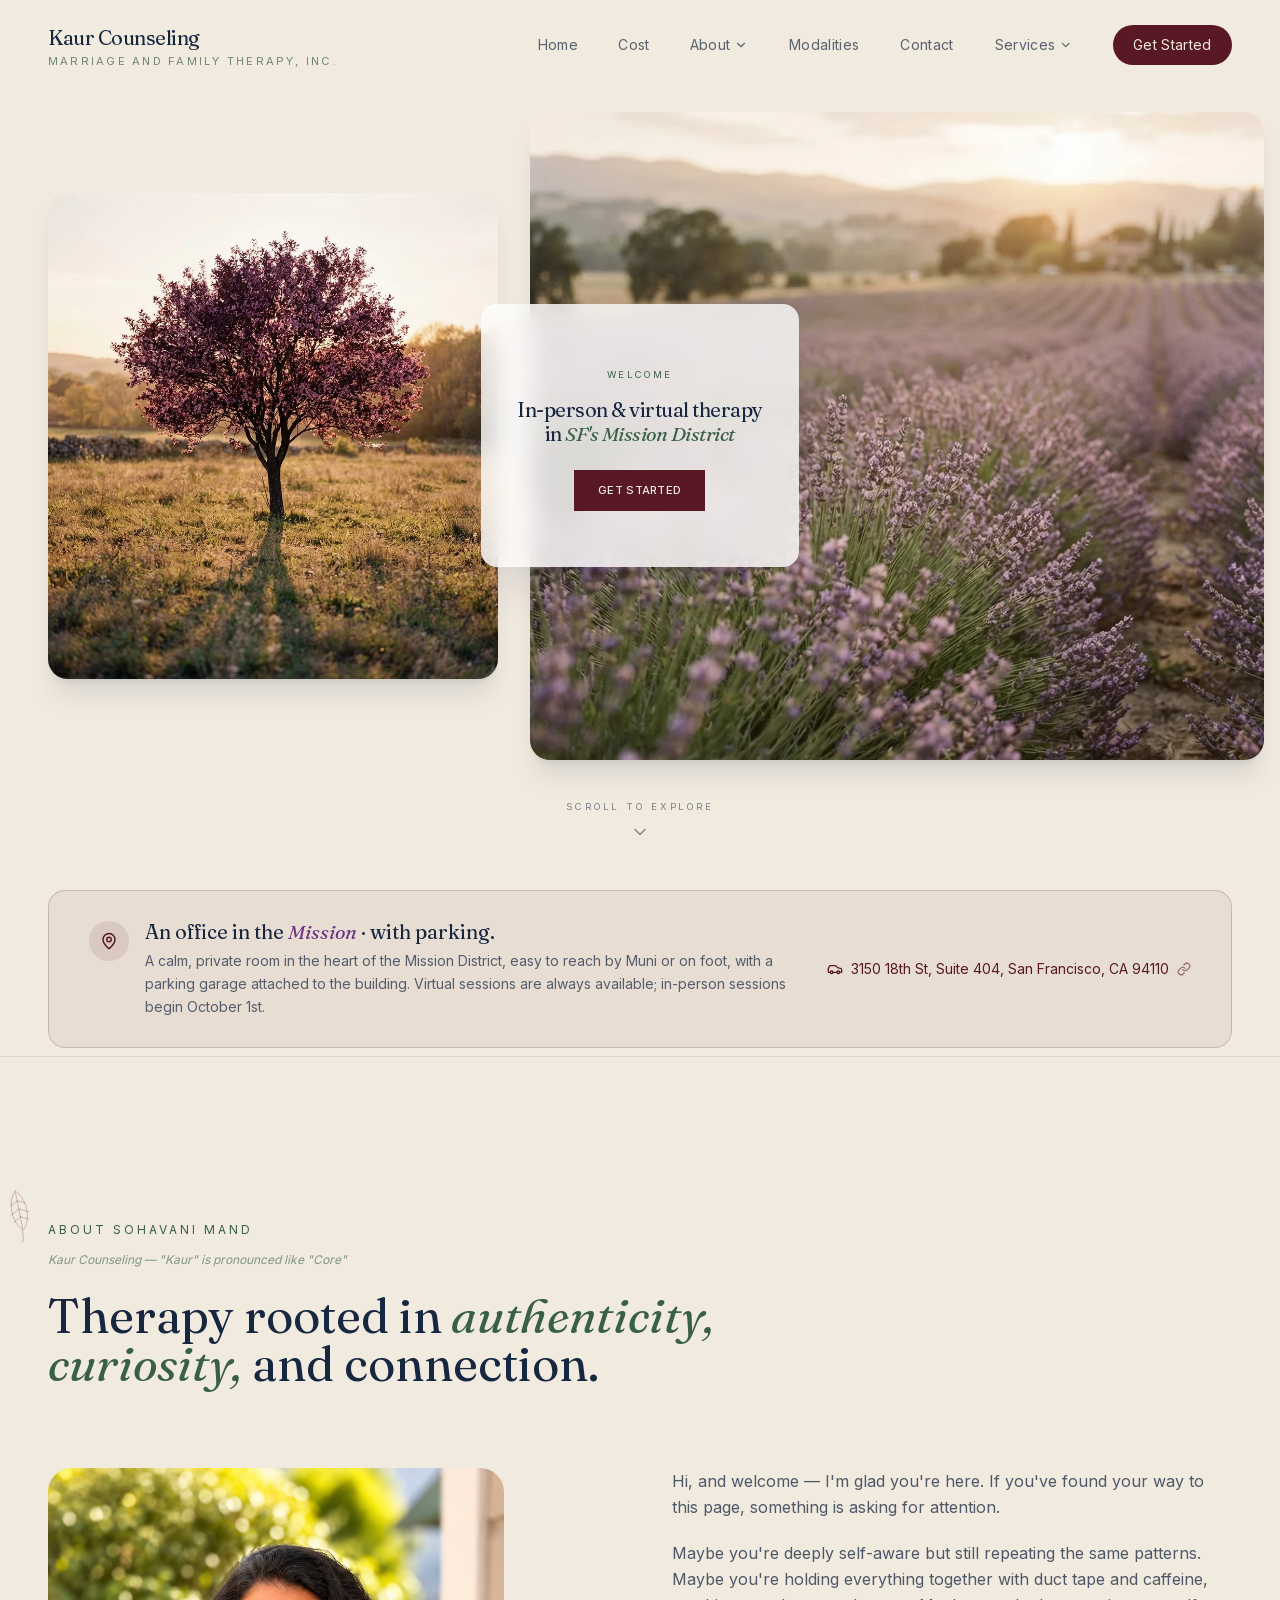
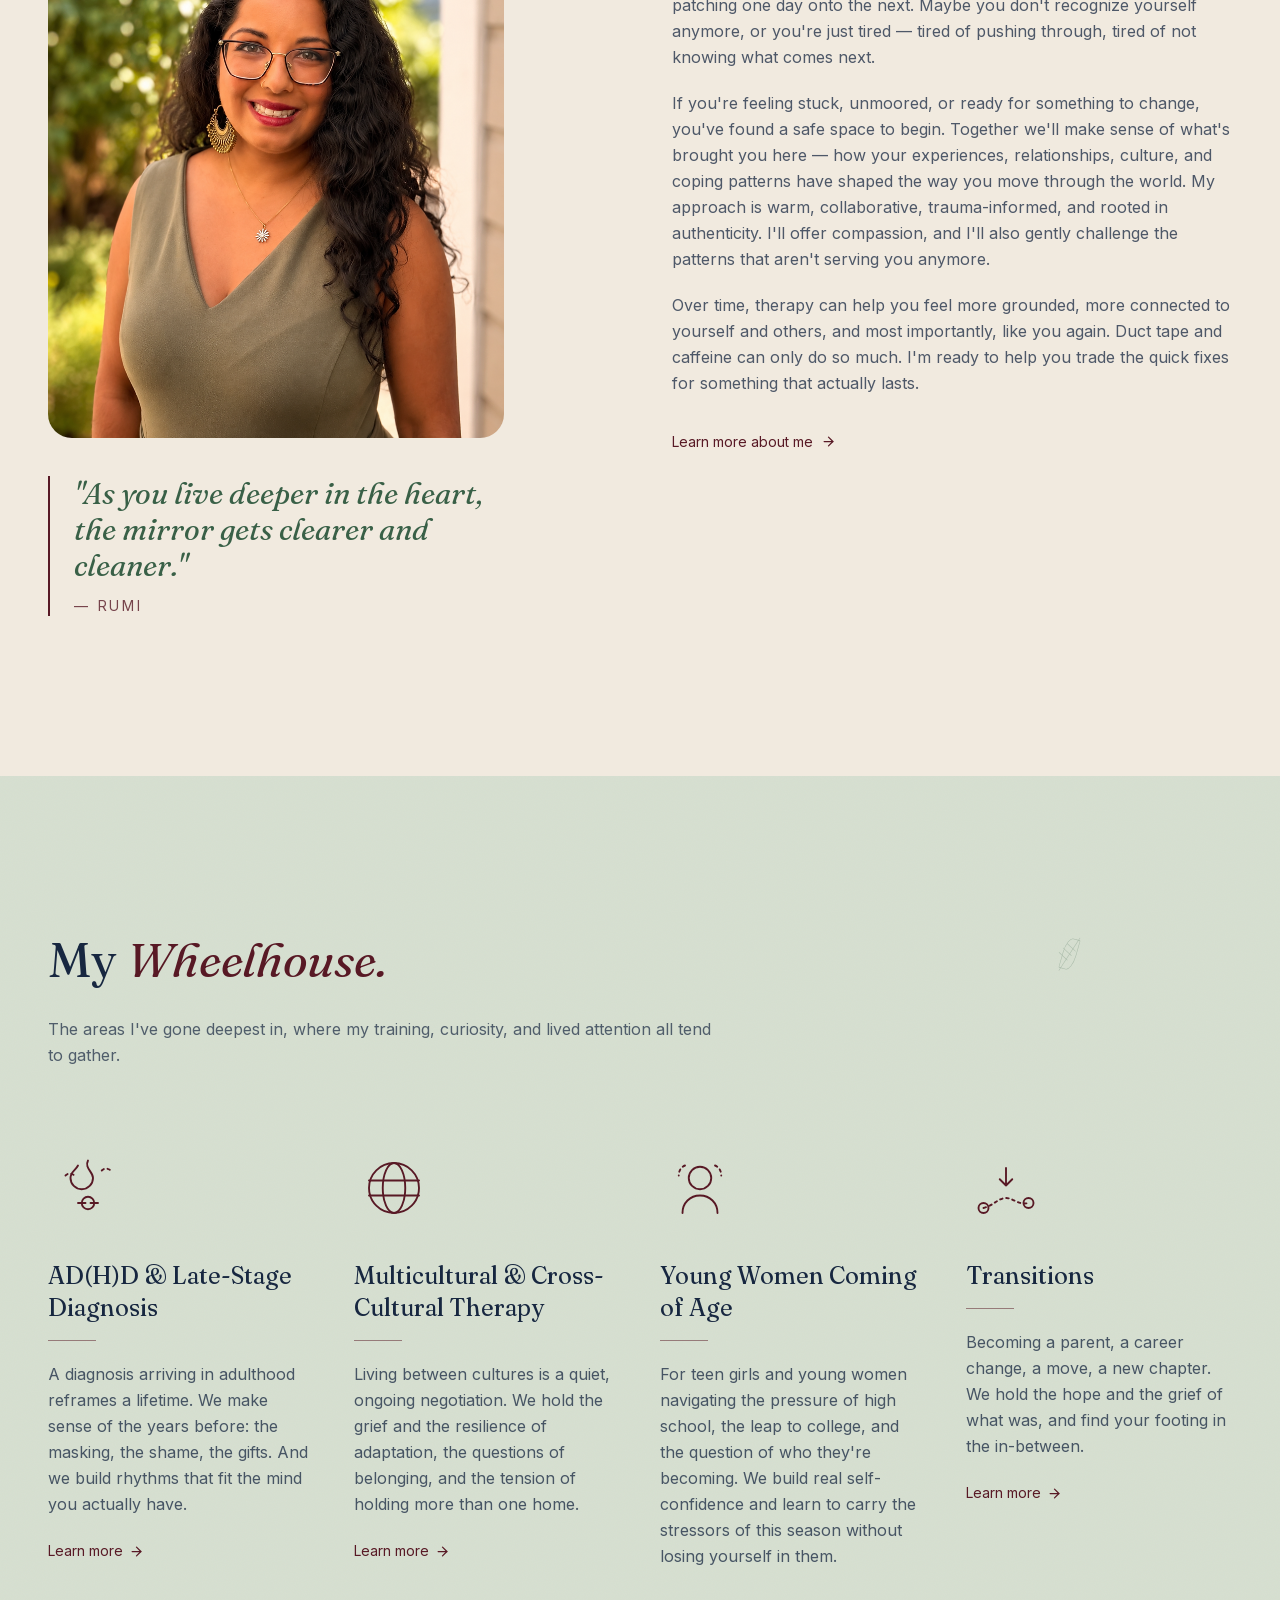
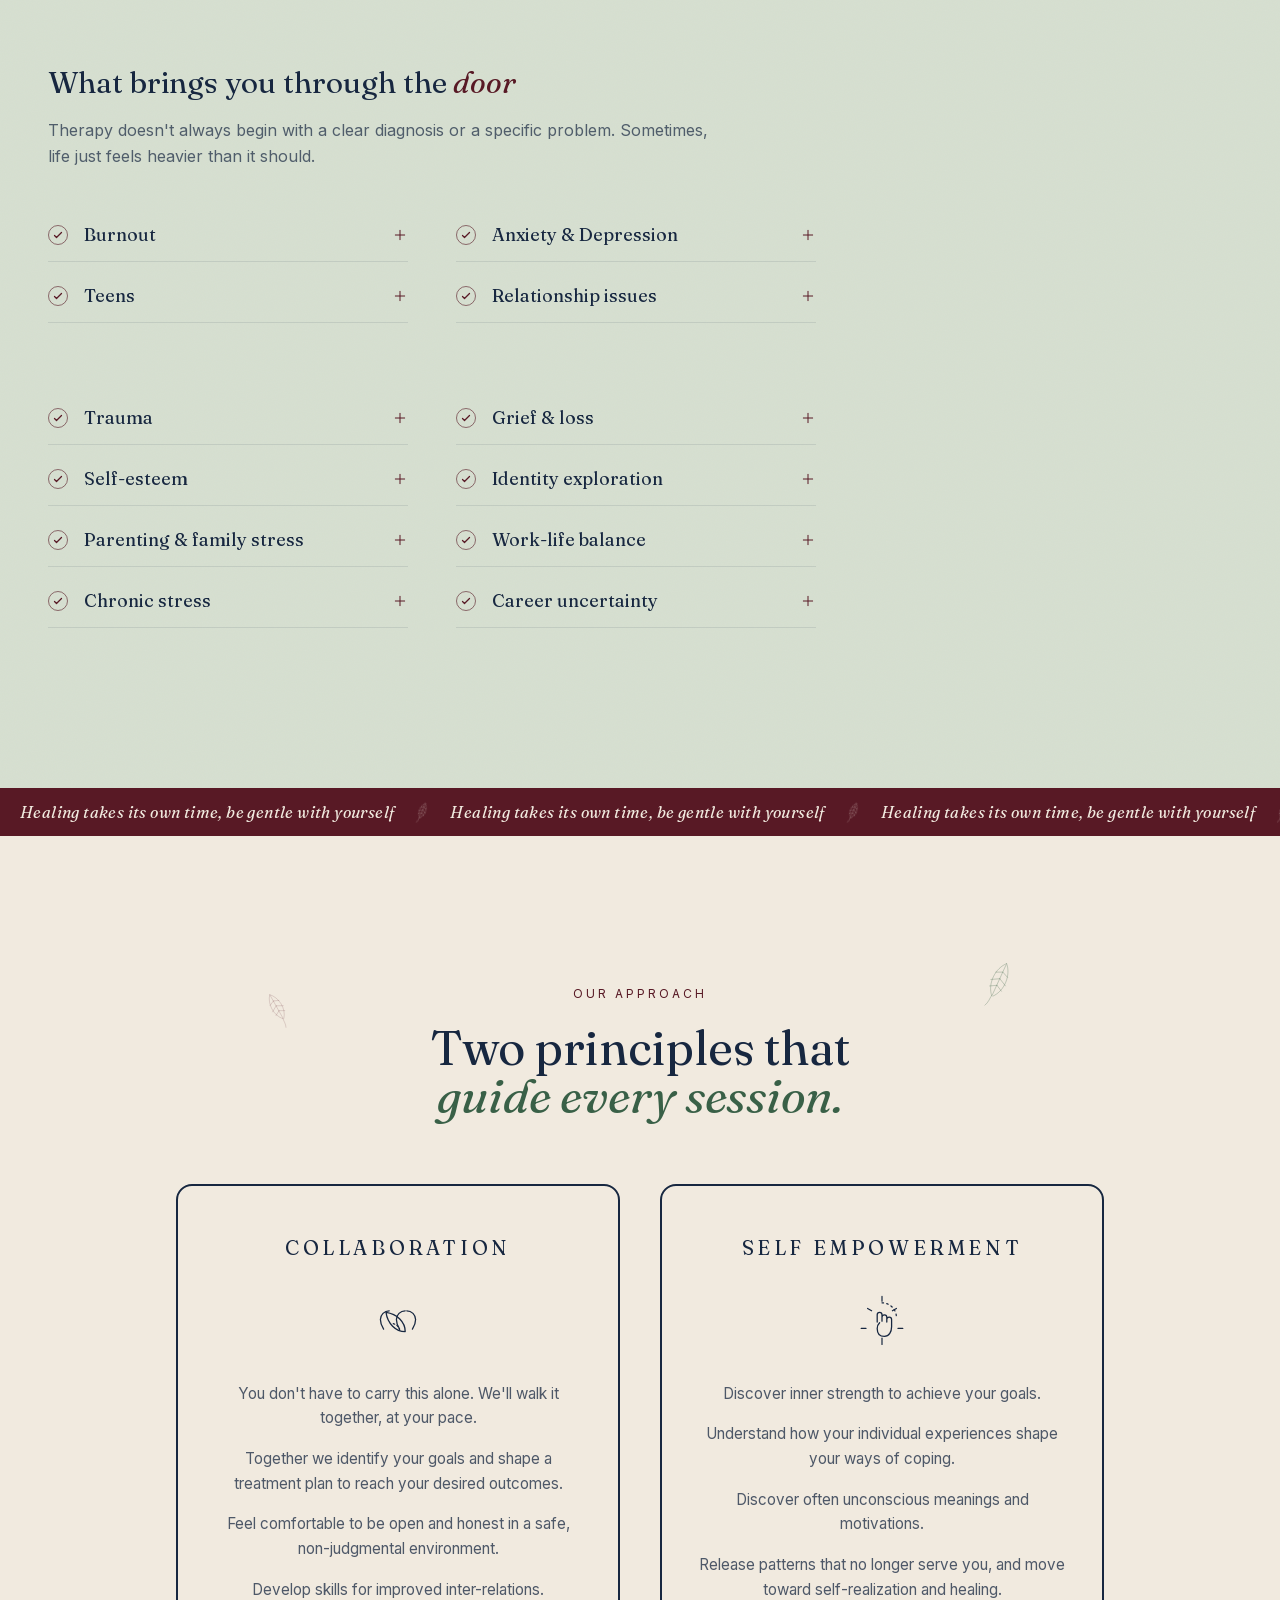
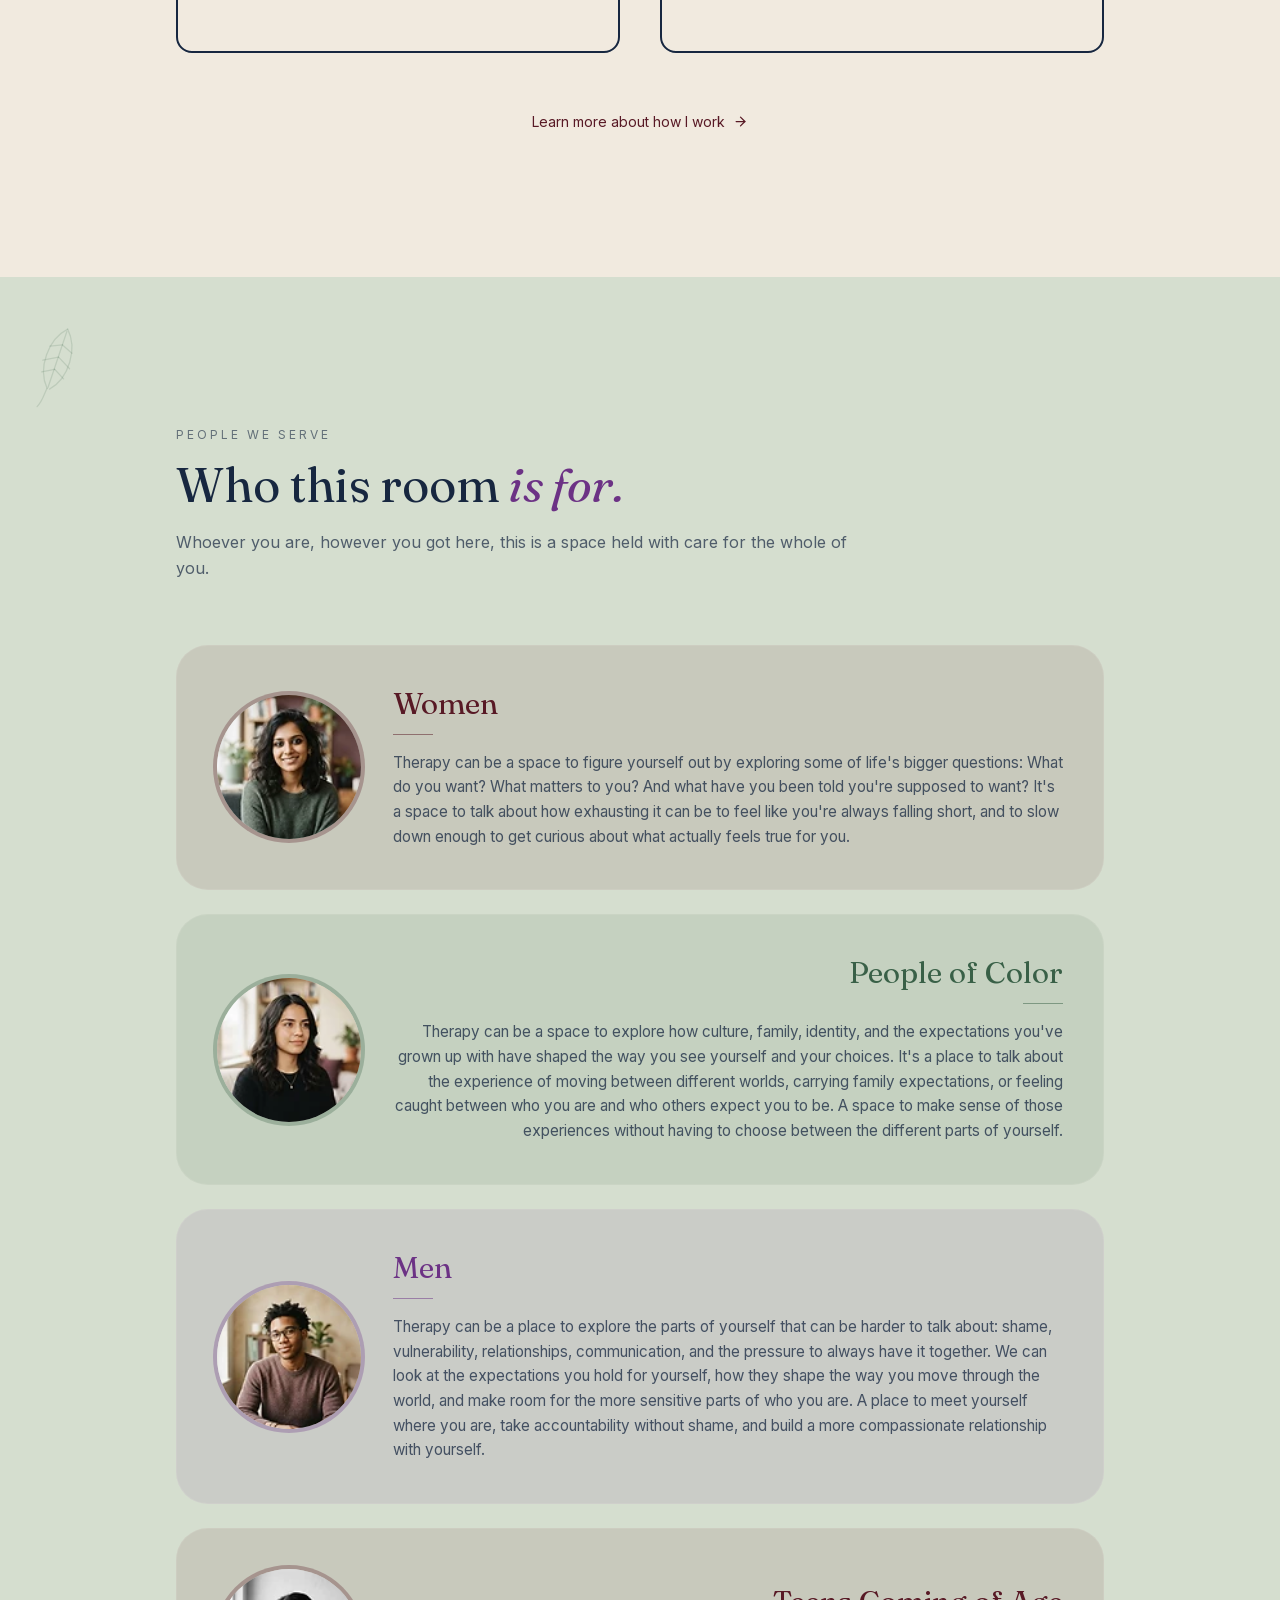
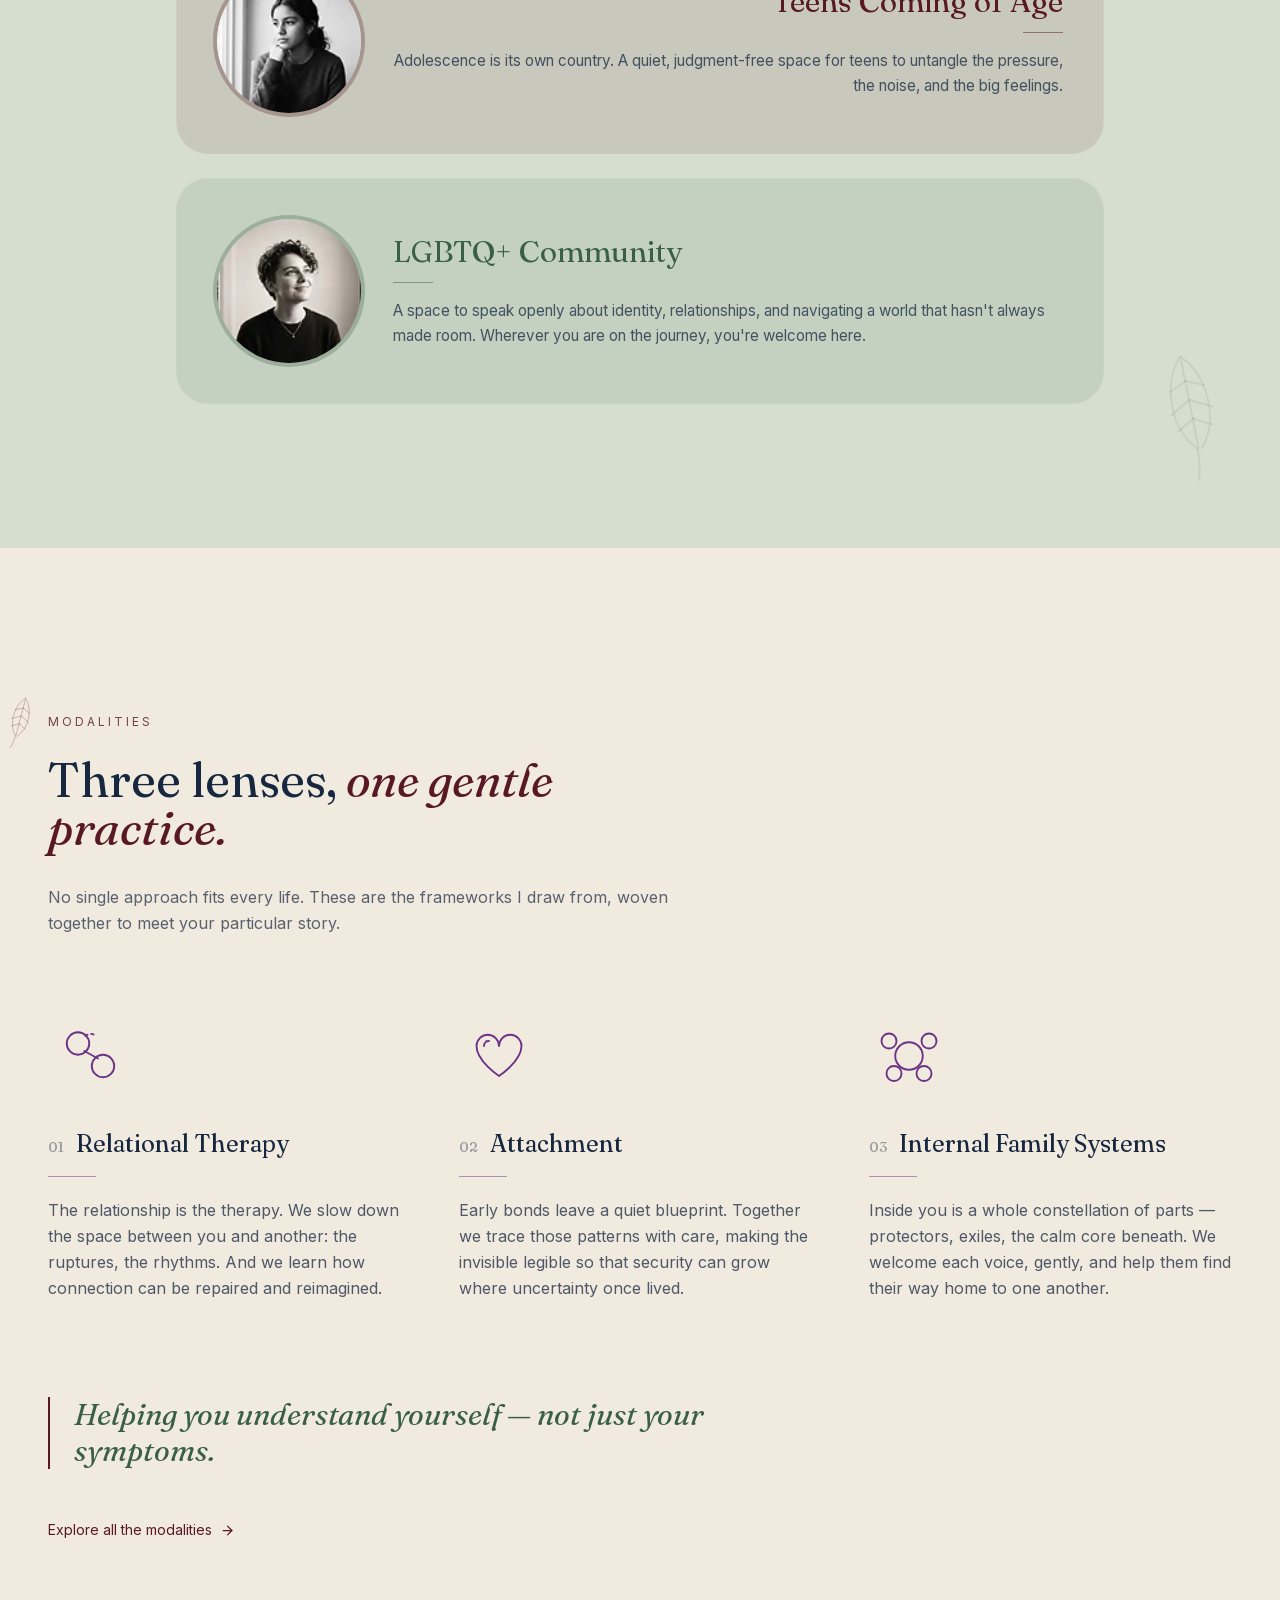
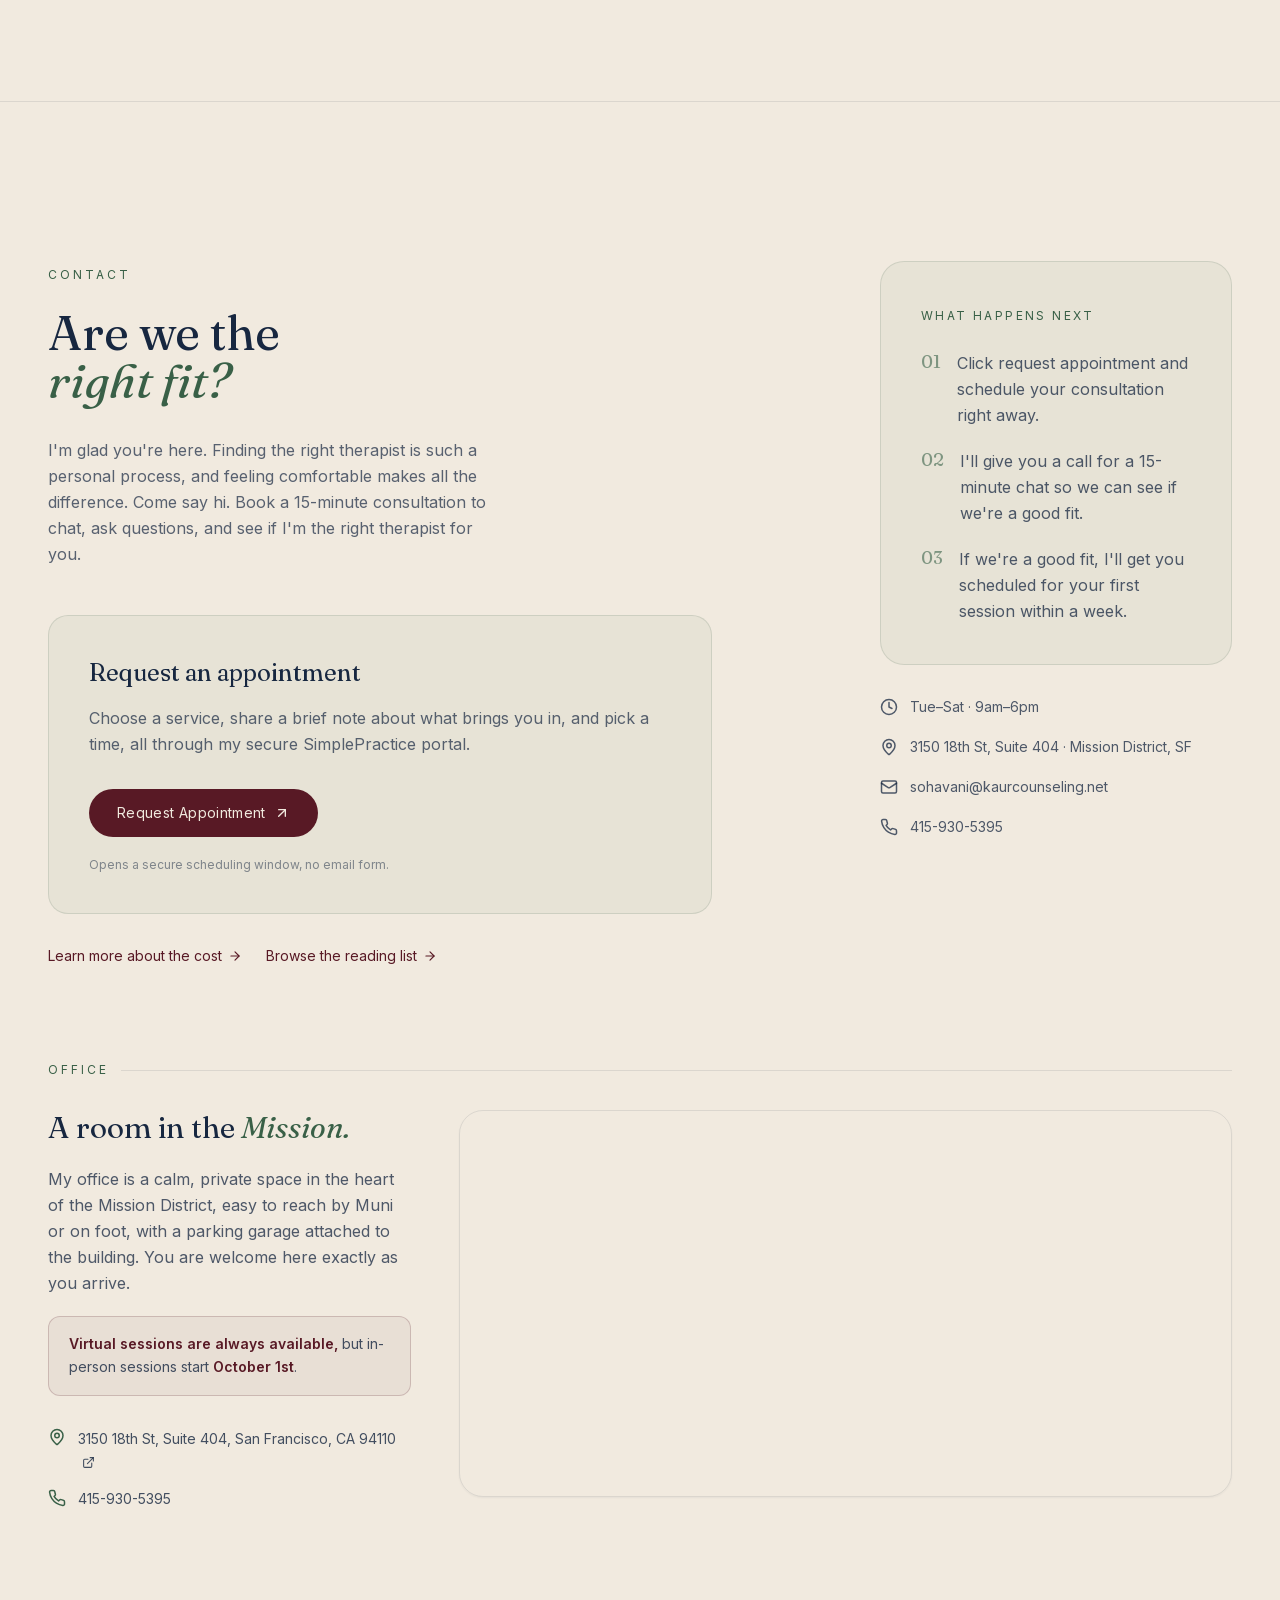
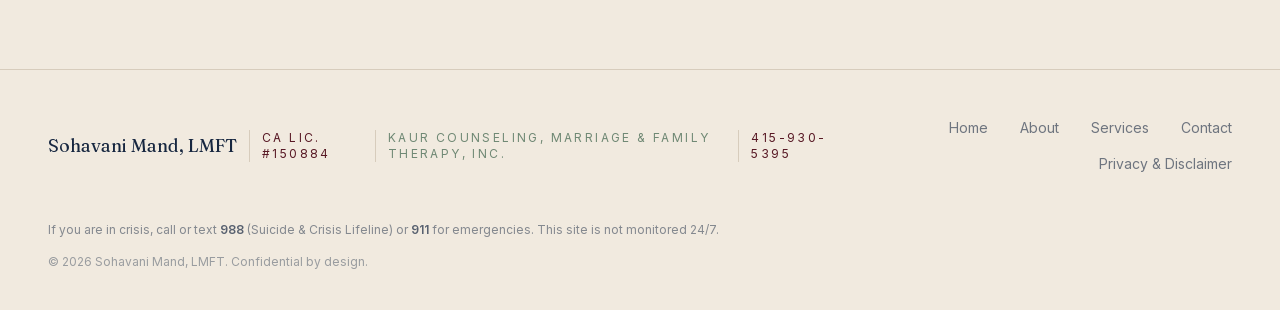
==== commit f838555f: "Rebuild home page from live structure; bump assets to v37 Home now matches kaurcounseling.net at 144" ====
--- a/index.html
+++ b/index.html
@@ -7,7 +7,7 @@
     <meta name="theme-color" content="#f1eadf" />
     <link rel="icon" type="image/png" sizes="1024x1024" href="assets/favicon.png" />
     <title>Sohavani Mand, LMFT | ADHD &amp; Burnout Therapy for Women in the Mission District, San Francisco</title>
-    <link rel="stylesheet" href="styles.css?v=33" />
+    <link rel="stylesheet" href="styles.css?v=37" />
   </head>
   <body>
     <header class="site-header" id="home">
@@ -79,31 +79,39 @@
       </nav>
     </header>
 
-    <main>
-      <section class="hero">
-        <div class="hero-images" aria-hidden="true">
-          <img class="hero-tree" src="assets/images/hero-tree.webp" alt="" />
-          <img class="hero-lavender" src="assets/images/hero-lavender.webp" alt="" />
-        </div>
-        <div class="hero-card">
-          <p class="eyebrow">Welcome</p>
-          <h1>In-person &amp; virtual therapy<br />in <em>SF's Mission District</em></h1>
-          <a class="button button-small" href="get-started/">Get Started</a>
-        </div>
-        <a class="scroll-cue" href="#office-notice">
+    <main class="home-main">
+      <section class="home-hero">
+        <div class="home-hero-images" aria-hidden="true">
+          <div class="home-hero-image home-hero-image-tree">
+            <span class="home-hero-image-frame"><img src="assets/images/hero-tree.webp" alt="" /></span>
+          </div>
+          <div class="home-hero-image home-hero-image-lavender">
+            <span class="home-hero-image-frame"><img src="assets/images/hero-lavender.webp" alt="" /></span>
+          </div>
+          <div class="home-hero-overlay">
+            <div class="home-hero-card">
+              <span class="home-hero-eyebrow">Welcome</span>
+              <h1>In-person &amp; virtual therapy<br />in <em>SF's Mission District</em></h1>
+              <a class="home-hero-button" href="get-started/">Get Started</a>
+            </div>
+          </div>
+        </div>
+        <div class="home-scroll-cue">
           <span>Scroll to explore</span>
-          <svg class="down-arrow" viewBox="0 0 24 24" aria-hidden="true"><path d="m6 9 6 6 6-6" /></svg>
-        </a>
+          <svg class="home-down-arrow" viewBox="0 0 24 24" aria-hidden="true"><path d="m6 9 6 6 6-6" /></svg>
+        </div>
       </section>
 
       <section class="office-notice-wrap" id="office-notice">
         <div class="office-notice">
+          <div class="notice-content">
           <div class="notice-icon pin-icon shrink-0 mt-0.5" aria-hidden="true">
             <span data-lucide-icon="map-pin" data-lucide-size="18" data-lucide-class="lucide lucide-map-pin text-burgundy shrink-0"></span>
           </div>
           <div class="notice-copy">
-            <h3>An office in the <em class="accent">Mission</em> · with parking.</h3>
+            <h3>An office in the <span class="italic clay"> Mission</span><span class="midnight"> · with parking.</span></h3>
             <p>A calm, private room in the heart of the Mission District, easy to reach by Muni or on foot, with a parking garage attached to the building. Virtual sessions are always available; in-person sessions begin October 1st.</p>
+          </div>
           </div>
           <a class="notice-address shrink-0 inline-flex items-center gap-2 text-sm text-burgundy hover:text-spruce transition-colors" href="https://www.google.com/maps/search/?api=1&amp;query=3150%2018th%20St%2C%20Suite%20404%2C%20San%20Francisco%2C%20CA%2094110" target="_blank" rel="noreferrer">
             <span data-lucide-icon="car" data-lucide-size="16" data-lucide-class="lucide lucide-car"></span>
@@ -113,214 +121,242 @@
         </div>
       </section>
 
-      <section class="about-section" id="about">
+      <section class="home-about" id="about">
+        <div class="home-about-rule" aria-hidden="true"></div>
+        <div class="home-about-container">
+          <div class="home-about-intro reveal">
+            <svg viewBox="0 0 100 150" class="home-about-feather" fill="none" stroke="currentColor" stroke-width="2" stroke-linecap="round" stroke-linejoin="round" aria-hidden="true"><path d="M50 16 C26 40 24 88 48 114"></path><path d="M50 16 C74 40 76 88 52 114"></path><path d="M48 114 C46 124 48 134 42 146"></path><path d="M50 20 L49 112"></path><path d="M50 42 L32 50"></path><path d="M50 62 L28 74"></path><path d="M50 82 L32 92"></path><path d="M50 42 L68 50"></path><path d="M50 62 L72 74"></path><path d="M50 82 L68 92" /></svg>
+            <span class="home-about-eyebrow">About Sohavani Mand</span>
+            <p class="home-about-pronounce">Kaur Counseling — "Kaur" is pronounced like "Core"</p>
+            <h2 class="home-about-title">Therapy rooted in<em> authenticity, curiosity,</em> and connection.</h2>
+          </div>
+          <div class="home-about-grid">
+            <div class="home-about-left reveal">
+              <span class="home-about-portrait"><img src="assets/images/sohavani.webp" alt="Sohavani Mand in soft, warm light" loading="lazy" /></span>
+              <blockquote class="home-about-quote">
+                <p>"As you live deeper in the heart, the mirror gets clearer and cleaner."</p>
+                <footer>— Rumi</footer>
+              </blockquote>
+            </div>
+            <div class="home-about-right reveal">
+              <p>Hi, and welcome — I'm glad you're here. If you've found your way to this page, something is asking for attention.</p>
+              <p>Maybe you're deeply self-aware but still repeating the same patterns. Maybe you're holding everything together with duct tape and caffeine, patching one day onto the next. Maybe you don't recognize yourself anymore, or you're just tired — tired of pushing through, tired of not knowing what comes next.</p>
+              <p>If you're feeling stuck, unmoored, or ready for something to change, you've found a safe space to begin. Together we'll make sense of what's brought you here — how your experiences, relationships, culture, and coping patterns have shaped the way you move through the world. My approach is warm, collaborative, trauma-informed, and rooted in authenticity. I'll offer compassion, and I'll also gently challenge the patterns that aren't serving you anymore.</p>
+              <p>Over time, therapy can help you feel more grounded, more connected to yourself and others, and most importantly, like you again. Duct tape and caffeine can only do so much. I'm ready to help you trade the quick fixes for something that actually lasts.</p>
+              <div class="home-about-more"><a class="home-about-link" href="about/">Learn more about me <span data-lucide-icon="arrow-right" data-lucide-size="15" data-lucide-class="lucide lucide-arrow-right mt-px inline-arrow"></span></a></div>
+            </div>
+          </div>
+        </div>
+      </section>
+
+      <section class="home-wheel" id="services">
+        <div class="home-wheel-rule" aria-hidden="true"></div>
+        <div class="home-wheel-bg" aria-hidden="true"></div>
+        <div class="home-wheel-texture" aria-hidden="true"></div>
+        <div class="home-wheel-container">
         
-        <div class="section-intro about-intro">
-          <svg viewBox="0 0 100 150" class="home-about-feather" fill="none" stroke="currentColor" stroke-width="2" stroke-linecap="round" stroke-linejoin="round" aria-hidden="true"><path d="M50 16 C26 40 24 88 48 114"></path><path d="M50 16 C74 40 76 88 52 114"></path><path d="M48 114 C46 124 48 134 42 146"></path><path d="M50 20 L49 112"></path><path d="M50 42 L32 50"></path><path d="M50 62 L28 74"></path><path d="M50 82 L32 92"></path><path d="M50 42 L68 50"></path><path d="M50 62 L72 74"></path><path d="M50 82 L68 92" /></svg>
-          <p class="eyebrow">About Sohavani Mand</p>
-          <p class="pronunciation">Kaur Counseling — "Kaur" is pronounced like "Core"</p>
-          <h2>Therapy rooted in <em class="spruce">authenticity, curiosity,</em> and connection.</h2>
-        </div>
-        <div class="about-grid">
-          <figure class="portrait-frame">
-            <img src="assets/images/sohavani.webp" alt="Sohavani Mand in soft, warm light" loading="lazy" />
-          </figure>
-          <div class="about-copy">
-            <p>Hi, and welcome — I'm glad you're here. If you've found your way to this page, something is asking for attention.</p>
-            <p>Maybe you're deeply self-aware but still repeating the same patterns. Maybe you're holding everything together with duct tape and caffeine, patching one day onto the next. Maybe you don't recognize yourself anymore, or you're just tired — tired of pushing through, tired of not knowing what comes next.</p>
-            <p>If you're feeling stuck, unmoored, or ready for something to change, you've found a safe space to begin. Together we'll make sense of what's brought you here — how your experiences, relationships, culture, and coping patterns have shaped the way you move through the world. My approach is warm, collaborative, trauma-informed, and rooted in authenticity. I'll offer compassion, and I'll also gently challenge the patterns that aren't serving you anymore.</p>
-            <p>Over time, therapy can help you feel more grounded, more connected to yourself and others, and most importantly, like you again. Duct tape and caffeine can only do so much. I'm ready to help you trade the quick fixes for something that actually lasts.</p>
-            <a class="text-link" href="about/">Learn more about me <span data-lucide-icon="arrow-right" data-lucide-size="15" data-lucide-class="lucide lucide-arrow-right mt-px inline-arrow"></span></a>
-          </div>
-          <blockquote class="rumi-quote">
-            <p>"As you live deeper in the heart,<br />the mirror gets clearer and cleaner."</p>
-            <cite>— Rumi</cite>
-          </blockquote>
-        </div>
-      </section>
-
-      <section class="services-section" id="services">
-        <div class="wheelhouse section-shell">
           <div class="leaf-decor leaf-wheelhouse" aria-hidden="true"></div>
-          <div class="section-intro narrow-intro">
+          <div class="home-wheel-intro reveal">
             <h2>My <em class="burgundy">Wheelhouse.</em></h2>
             <p>The areas I've gone deepest in, where my training, curiosity, and lived attention all tend to gather.</p>
           </div>
-          <div class="wheelhouse-grid">
-            <article class="wheelhouse-item">
-              <div class="line-icon" aria-hidden="true"><svg viewBox="0 0 64 64" fill="none" stroke="currentColor" stroke-width="1.5" stroke-linecap="round" stroke-linejoin="round"><path d="M32 10c-3 6 4 9 4 14a9 9 0 1 1-18 0c0-5 4-6 6-10"/><circle cx="32" cy="44" r="5"/><path d="M30 44h-6M34 44h6"/><path d="M14 22c2-2 5-2 7 0M43 18c2-2 5-2 7 0" stroke-dasharray="2 3"/></svg></div>
-              <h3>AD(H)D &amp; Late-Stage<br />Diagnosis</h3><span class="wheelhouse-rule" aria-hidden="true"></span>
+          <div class="home-wheel-grid">
+            <article class="home-wheel-card reveal">
+              <div class="home-wheel-icon" aria-hidden="true"><svg viewBox="0 0 64 64" fill="none" stroke="currentColor" stroke-width="1.5" stroke-linecap="round" stroke-linejoin="round"><path d="M32 10c-3 6 4 9 4 14a9 9 0 1 1-18 0c0-5 4-6 6-10"/><circle cx="32" cy="44" r="5"/><path d="M30 44h-6M34 44h6"/><path d="M14 22c2-2 5-2 7 0M43 18c2-2 5-2 7 0" stroke-dasharray="2 3"/></svg></div>
+              <div class="home-wheel-head"><h3>AD(H)D &amp; Late-Stage Diagnosis</h3></div><div class="home-wheel-rule-short" aria-hidden="true"></div>
               <p>A diagnosis arriving in adulthood reframes a lifetime. We make sense of the years before: the masking, the shame, the gifts. And we build rhythms that fit the mind you actually have.</p>
-              <a class="text-link" href="services/adhd/">Learn more <span data-lucide-icon="arrow-right" data-lucide-size="15" data-lucide-class="lucide lucide-arrow-right mt-px inline-arrow"></span></a>
-            </article>
-            <article class="wheelhouse-item">
-              <div class="line-icon" aria-hidden="true"><svg viewBox="0 0 64 64" fill="none" stroke="currentColor" stroke-width="1.5" stroke-linecap="round" stroke-linejoin="round"><circle cx="32" cy="32" r="20"/><ellipse cx="32" cy="32" rx="9" ry="20"/><path d="M12 26h40M12 38h40"/></svg></div>
-              <h3>Multicultural &amp; Cross-Cultural Therapy</h3><span class="wheelhouse-rule" aria-hidden="true"></span>
+              <a class="text-link" href="services/teens/">Learn more <span data-lucide-icon="arrow-right" data-lucide-size="15" data-lucide-class="lucide lucide-arrow-right mt-px inline-arrow"></span></a>
+            </article>
+            <article class="home-wheel-card reveal">
+              <div class="home-wheel-icon" aria-hidden="true"><svg viewBox="0 0 64 64" fill="none" stroke="currentColor" stroke-width="1.5" stroke-linecap="round" stroke-linejoin="round"><circle cx="32" cy="32" r="20"/><ellipse cx="32" cy="32" rx="9" ry="20"/><path d="M12 26h40M12 38h40"/></svg></div>
+              <div class="home-wheel-head"><h3>Multicultural &amp; Cross-Cultural Therapy</h3></div><div class="home-wheel-rule-short" aria-hidden="true"></div>
               <p>Living between cultures is a quiet, ongoing negotiation. We hold the grief and the resilience of adaptation, the questions of belonging, and the tension of holding more than one home.</p>
               <a class="text-link" href="services/multiculturalism/">Learn more <span data-lucide-icon="arrow-right" data-lucide-size="15" data-lucide-class="lucide lucide-arrow-right mt-px inline-arrow"></span></a>
             </article>
-            <article class="wheelhouse-item">
-              <div class="line-icon" aria-hidden="true"><svg viewBox="0 0 64 64" fill="none" stroke="currentColor" stroke-width="1.5" stroke-linecap="round" stroke-linejoin="round"><circle cx="32" cy="24" r="9"/><path d="M18 52c0-8 6-14 14-14s14 6 14 14"/><path d="M44 14c3 1 5 4 5 8M20 14c-3 1-5 4-5 8" stroke-dasharray="2 3"/></svg></div>
-              <h3>Young Women Coming<br />of Age</h3><span class="wheelhouse-rule" aria-hidden="true"></span>
+            <article class="home-wheel-card reveal">
+              <div class="home-wheel-icon" aria-hidden="true"><svg viewBox="0 0 64 64" fill="none" stroke="currentColor" stroke-width="1.5" stroke-linecap="round" stroke-linejoin="round"><circle cx="32" cy="24" r="9"/><path d="M18 52c0-8 6-14 14-14s14 6 14 14"/><path d="M44 14c3 1 5 4 5 8M20 14c-3 1-5 4-5 8" stroke-dasharray="2 3"/></svg></div>
+              <div class="home-wheel-head"><h3>Young Women Coming of Age</h3></div><div class="home-wheel-rule-short" aria-hidden="true"></div>
               <p>For teen girls and young women navigating the pressure of high school, the leap to college, and the question of who they're becoming. We build real self-confidence and learn to carry the stressors of this season without losing yourself in them.</p>
             </article>
-            <article class="wheelhouse-item">
-              <div class="line-icon" aria-hidden="true"><svg viewBox="0 0 64 64" fill="none" stroke="currentColor" stroke-width="1.5" stroke-linecap="round" stroke-linejoin="round"><path d="M14 48c8-2 12-8 18-8s10 6 18 4" stroke-dasharray="2 3"/><circle cx="14" cy="48" r="4"/><circle cx="50" cy="44" r="4"/><path d="M32 16v14M32 30l-5-5M32 30l5-5"/></svg></div>
-              <h3>Transitions</h3><span class="wheelhouse-rule" aria-hidden="true"></span>
+            <article class="home-wheel-card reveal">
+              <div class="home-wheel-icon" aria-hidden="true"><svg viewBox="0 0 64 64" fill="none" stroke="currentColor" stroke-width="1.5" stroke-linecap="round" stroke-linejoin="round"><path d="M14 48c8-2 12-8 18-8s10 6 18 4" stroke-dasharray="2 3"/><circle cx="14" cy="48" r="4"/><circle cx="50" cy="44" r="4"/><path d="M32 16v14M32 30l-5-5M32 30l5-5"/></svg></div>
+              <div class="home-wheel-head"><h3>Transitions</h3></div><div class="home-wheel-rule-short" aria-hidden="true"></div>
               <p>Becoming a parent, a career change, a move, a new chapter. We hold the hope and the grief of what was, and find your footing in the in-between.</p>
               <a class="text-link" href="services/transitions/">Learn more <span data-lucide-icon="arrow-right" data-lucide-size="15" data-lucide-class="lucide lucide-arrow-right mt-px inline-arrow"></span></a>
             </article>
           </div>
 
-          <div class="door-section" id="door">
-            <div class="section-intro door-intro">
-              <h3>What brings you through the <em class="burgundy">door</em></h3>
+          <div class="home-door reveal" id="door">
+            <div class="home-door-intro">
+              <h3>What brings you through the<span class="italic burgundy"> door</span></h3>
               <p>Therapy doesn't always begin with a clear diagnosis or a specific problem. Sometimes, life just feels heavier than it should.</p>
             </div>
-            <div class="door-grid">
-              <div class="door-item"><button type="button" aria-expanded="false"><span class="check"><svg viewBox="0 0 24 24" aria-hidden="true"><path d="M5 13l4 4L19 7" /></svg></span><span>Burnout</span><span class="plus"><svg viewBox="0 0 24 24" aria-hidden="true"><path d="M12 5v14M5 12h14" /></svg></span></button><div class="door-detail" aria-hidden="true">Including work, relationship, and daily-life depletion and recovery.</div></div>
-              <div class="door-item"><button type="button" aria-expanded="false"><span class="check"><svg viewBox="0 0 24 24" aria-hidden="true"><path d="M5 13l4 4L19 7" /></svg></span><span>Anxiety &amp; Depression</span><span class="plus"><svg viewBox="0 0 24 24" aria-hidden="true"><path d="M12 5v14M5 12h14" /></svg></span></button><div class="door-detail" aria-hidden="true">Including panic attacks, climate and health anxiety, persistent low mood, seasonal and postpartum depression.</div></div>
-              <div class="door-item"><button type="button" aria-expanded="false"><span class="check"><svg viewBox="0 0 24 24" aria-hidden="true"><path d="M5 13l4 4L19 7" /></svg></span><span>Teens</span><span class="plus"><svg viewBox="0 0 24 24" aria-hidden="true"><path d="M12 5v14M5 12h14" /></svg></span></button><div class="door-detail" aria-hidden="true">Including school pressure, college application stress, friendship and identity shifts, and ADHD support.</div></div>
-              <div class="door-item"><button type="button" aria-expanded="false"><span class="check"><svg viewBox="0 0 24 24" aria-hidden="true"><path d="M5 13l4 4L19 7" /></svg></span><span>Relationship issues</span><span class="plus"><svg viewBox="0 0 24 24" aria-hidden="true"><path d="M12 5v14M5 12h14" /></svg></span></button><div class="door-detail" aria-hidden="true">Including communication struggles, conflict patterns, and intimacy concerns.</div></div>
-              <div class="door-item"><button type="button" aria-expanded="false"><span class="check"><svg viewBox="0 0 24 24" aria-hidden="true"><path d="M5 13l4 4L19 7" /></svg></span><span>Sex &amp; intimacy</span><span class="plus"><svg viewBox="0 0 24 24" aria-hidden="true"><path d="M12 5v14M5 12h14" /></svg></span></button><div class="door-detail" aria-hidden="true">Including desire discrepancies, sexual shame, and reconnecting with pleasure.</div></div>
-              <div class="door-item"><button type="button" aria-expanded="false"><span class="check"><svg viewBox="0 0 24 24" aria-hidden="true"><path d="M5 13l4 4L19 7" /></svg></span><span>Life transitions</span><span class="plus"><svg viewBox="0 0 24 24" aria-hidden="true"><path d="M12 5v14M5 12h14" /></svg></span></button><div class="door-detail" aria-hidden="true">Including career changes, relocation, and new parenthood.</div></div>
-              <div class="door-item"><button type="button" aria-expanded="false"><span class="check"><svg viewBox="0 0 24 24" aria-hidden="true"><path d="M5 13l4 4L19 7" /></svg></span><span>Trauma</span><span class="plus"><svg viewBox="0 0 24 24" aria-hidden="true"><path d="M12 5v14M5 12h14" /></svg></span></button><div class="door-detail" aria-hidden="true">Including childhood trauma and intergenerational trauma.</div></div>
-              <div class="door-item"><button type="button" aria-expanded="false"><span class="check"><svg viewBox="0 0 24 24" aria-hidden="true"><path d="M5 13l4 4L19 7" /></svg></span><span>Grief &amp; loss</span><span class="plus"><svg viewBox="0 0 24 24" aria-hidden="true"><path d="M12 5v14M5 12h14" /></svg></span></button><div class="door-detail" aria-hidden="true">Including the loss of loved ones, relationships, and identity.</div></div>
-              <div class="door-item"><button type="button" aria-expanded="false"><span class="check"><svg viewBox="0 0 24 24" aria-hidden="true"><path d="M5 13l4 4L19 7" /></svg></span><span>Self-esteem</span><span class="plus"><svg viewBox="0 0 24 24" aria-hidden="true"><path d="M12 5v14M5 12h14" /></svg></span></button><div class="door-detail" aria-hidden="true">Including self-worth, imposter feelings, and the inner critic.</div></div>
-              <div class="door-item"><button type="button" aria-expanded="false"><span class="check"><svg viewBox="0 0 24 24" aria-hidden="true"><path d="M5 13l4 4L19 7" /></svg></span><span>Identity exploration</span><span class="plus"><svg viewBox="0 0 24 24" aria-hidden="true"><path d="M12 5v14M5 12h14" /></svg></span></button><div class="door-detail" aria-hidden="true">Including cultural, sexual, and gender identity.</div></div>
-              <div class="door-item"><button type="button" aria-expanded="false"><span class="check"><svg viewBox="0 0 24 24" aria-hidden="true"><path d="M5 13l4 4L19 7" /></svg></span><span>Parenting &amp; family stress</span><span class="plus"><svg viewBox="0 0 24 24" aria-hidden="true"><path d="M12 5v14M5 12h14" /></svg></span></button><div class="door-detail" aria-hidden="true">Including co-parenting, blended families, and generational roles.</div></div>
-              <div class="door-item"><button type="button" aria-expanded="false"><span class="check"><svg viewBox="0 0 24 24" aria-hidden="true"><path d="M5 13l4 4L19 7" /></svg></span><span>Work-life balance</span><span class="plus"><svg viewBox="0 0 24 24" aria-hidden="true"><path d="M12 5v14M5 12h14" /></svg></span></button><div class="door-detail" aria-hidden="true">Including boundaries, rest, and finding meaning.</div></div>
-              <div class="door-item"><button type="button" aria-expanded="false"><span class="check"><svg viewBox="0 0 24 24" aria-hidden="true"><path d="M5 13l4 4L19 7" /></svg></span><span>Chronic stress</span><span class="plus"><svg viewBox="0 0 24 24" aria-hidden="true"><path d="M12 5v14M5 12h14" /></svg></span></button><div class="door-detail" aria-hidden="true">Including caregiving stress and burnout recovery.</div></div>
-              <div class="door-item"><button type="button" aria-expanded="false"><span class="check"><svg viewBox="0 0 24 24" aria-hidden="true"><path d="M5 13l4 4L19 7" /></svg></span><span>Career uncertainty</span><span class="plus"><svg viewBox="0 0 24 24" aria-hidden="true"><path d="M12 5v14M5 12h14" /></svg></span></button><div class="door-detail" aria-hidden="true">Including transitions, re-entry, and questions of purpose.</div></div>
-            </div>
-          </div>
-        </div>
-      </section>
-
-      <div class="ticker" aria-hidden="true"><div class="ticker-track"><div class="ticker-set"><div class="ticker-group"><span>Healing takes its own time, be gentle with yourself</span><svg viewBox="0 0 100 150" class="tiny-leaf" fill="none" stroke="currentColor" stroke-width="2" stroke-linecap="round" stroke-linejoin="round" aria-hidden="true"><path d="M50 16 C26 40 24 88 48 114"></path><path d="M50 16 C74 40 76 88 52 114"></path><path d="M48 114 C46 124 48 134 42 146"></path><path d="M50 20 L49 112"></path><path d="M50 42 L32 50"></path><path d="M50 62 L28 74"></path><path d="M50 82 L32 92"></path><path d="M50 42 L68 50"></path><path d="M50 62 L72 74"></path><path d="M50 82 L68 92"></path></svg></div><div class="ticker-group"><span>Healing takes its own time, be gentle with yourself</span><svg viewBox="0 0 100 150" class="tiny-leaf" fill="none" stroke="currentColor" stroke-width="2" stroke-linecap="round" stroke-linejoin="round" aria-hidden="true"><path d="M50 16 C26 40 24 88 48 114"></path><path d="M50 16 C74 40 76 88 52 114"></path><path d="M48 114 C46 124 48 134 42 146"></path><path d="M50 20 L49 112"></path><path d="M50 42 L32 50"></path><path d="M50 62 L28 74"></path><path d="M50 82 L32 92"></path><path d="M50 42 L68 50"></path><path d="M50 62 L72 74"></path><path d="M50 82 L68 92"></path></svg></div><div class="ticker-group"><span>Healing takes its own time, be gentle with yourself</span><svg viewBox="0 0 100 150" class="tiny-leaf" fill="none" stroke="currentColor" stroke-width="2" stroke-linecap="round" stroke-linejoin="round" aria-hidden="true"><path d="M50 16 C26 40 24 88 48 114"></path><path d="M50 16 C74 40 76 88 52 114"></path><path d="M48 114 C46 124 48 134 42 146"></path><path d="M50 20 L49 112"></path><path d="M50 42 L32 50"></path><path d="M50 62 L28 74"></path><path d="M50 82 L32 92"></path><path d="M50 42 L68 50"></path><path d="M50 62 L72 74"></path><path d="M50 82 L68 92"></path></svg></div><div class="ticker-group"><span>Healing takes its own time, be gentle with yourself</span><svg viewBox="0 0 100 150" class="tiny-leaf" fill="none" stroke="currentColor" stroke-width="2" stroke-linecap="round" stroke-linejoin="round" aria-hidden="true"><path d="M50 16 C26 40 24 88 48 114"></path><path d="M50 16 C74 40 76 88 52 114"></path><path d="M48 114 C46 124 48 134 42 146"></path><path d="M50 20 L49 112"></path><path d="M50 42 L32 50"></path><path d="M50 62 L28 74"></path><path d="M50 82 L32 92"></path><path d="M50 42 L68 50"></path><path d="M50 62 L72 74"></path><path d="M50 82 L68 92"></path></svg></div><div class="ticker-group"><span>Healing takes its own time, be gentle with yourself</span><svg viewBox="0 0 100 150" class="tiny-leaf" fill="none" stroke="currentColor" stroke-width="2" stroke-linecap="round" stroke-linejoin="round" aria-hidden="true"><path d="M50 16 C26 40 24 88 48 114"></path><path d="M50 16 C74 40 76 88 52 114"></path><path d="M48 114 C46 124 48 134 42 146"></path><path d="M50 20 L49 112"></path><path d="M50 42 L32 50"></path><path d="M50 62 L28 74"></path><path d="M50 82 L32 92"></path><path d="M50 42 L68 50"></path><path d="M50 62 L72 74"></path><path d="M50 82 L68 92"></path></svg></div><div class="ticker-group"><span>Healing takes its own time, be gentle with yourself</span><svg viewBox="0 0 100 150" class="tiny-leaf" fill="none" stroke="currentColor" stroke-width="2" stroke-linecap="round" stroke-linejoin="round" aria-hidden="true"><path d="M50 16 C26 40 24 88 48 114"></path><path d="M50 16 C74 40 76 88 52 114"></path><path d="M48 114 C46 124 48 134 42 146"></path><path d="M50 20 L49 112"></path><path d="M50 42 L32 50"></path><path d="M50 62 L28 74"></path><path d="M50 82 L32 92"></path><path d="M50 42 L68 50"></path><path d="M50 62 L72 74"></path><path d="M50 82 L68 92"></path></svg></div><div class="ticker-group"><span>Healing takes its own time, be gentle with yourself</span><svg viewBox="0 0 100 150" class="tiny-leaf" fill="none" stroke="currentColor" stroke-width="2" stroke-linecap="round" stroke-linejoin="round" aria-hidden="true"><path d="M50 16 C26 40 24 88 48 114"></path><path d="M50 16 C74 40 76 88 52 114"></path><path d="M48 114 C46 124 48 134 42 146"></path><path d="M50 20 L49 112"></path><path d="M50 42 L32 50"></path><path d="M50 62 L28 74"></path><path d="M50 82 L32 92"></path><path d="M50 42 L68 50"></path><path d="M50 62 L72 74"></path><path d="M50 82 L68 92"></path></svg></div><div class="ticker-group"><span>Healing takes its own time, be gentle with yourself</span><svg viewBox="0 0 100 150" class="tiny-leaf" fill="none" stroke="currentColor" stroke-width="2" stroke-linecap="round" stroke-linejoin="round" aria-hidden="true"><path d="M50 16 C26 40 24 88 48 114"></path><path d="M50 16 C74 40 76 88 52 114"></path><path d="M48 114 C46 124 48 134 42 146"></path><path d="M50 20 L49 112"></path><path d="M50 42 L32 50"></path><path d="M50 62 L28 74"></path><path d="M50 82 L32 92"></path><path d="M50 42 L68 50"></path><path d="M50 62 L72 74"></path><path d="M50 82 L68 92"></path></svg></div></div><div class="ticker-set" aria-hidden="true"><div class="ticker-group"><span>Healing takes its own time, be gentle with yourself</span><svg viewBox="0 0 100 150" class="tiny-leaf" fill="none" stroke="currentColor" stroke-width="2" stroke-linecap="round" stroke-linejoin="round" aria-hidden="true"><path d="M50 16 C26 40 24 88 48 114"></path><path d="M50 16 C74 40 76 88 52 114"></path><path d="M48 114 C46 124 48 134 42 146"></path><path d="M50 20 L49 112"></path><path d="M50 42 L32 50"></path><path d="M50 62 L28 74"></path><path d="M50 82 L32 92"></path><path d="M50 42 L68 50"></path><path d="M50 62 L72 74"></path><path d="M50 82 L68 92"></path></svg></div><div class="ticker-group"><span>Healing takes its own time, be gentle with yourself</span><svg viewBox="0 0 100 150" class="tiny-leaf" fill="none" stroke="currentColor" stroke-width="2" stroke-linecap="round" stroke-linejoin="round" aria-hidden="true"><path d="M50 16 C26 40 24 88 48 114"></path><path d="M50 16 C74 40 76 88 52 114"></path><path d="M48 114 C46 124 48 134 42 146"></path><path d="M50 20 L49 112"></path><path d="M50 42 L32 50"></path><path d="M50 62 L28 74"></path><path d="M50 82 L32 92"></path><path d="M50 42 L68 50"></path><path d="M50 62 L72 74"></path><path d="M50 82 L68 92"></path></svg></div><div class="ticker-group"><span>Healing takes its own time, be gentle with yourself</span><svg viewBox="0 0 100 150" class="tiny-leaf" fill="none" stroke="currentColor" stroke-width="2" stroke-linecap="round" stroke-linejoin="round" aria-hidden="true"><path d="M50 16 C26 40 24 88 48 114"></path><path d="M50 16 C74 40 76 88 52 114"></path><path d="M48 114 C46 124 48 134 42 146"></path><path d="M50 20 L49 112"></path><path d="M50 42 L32 50"></path><path d="M50 62 L28 74"></path><path d="M50 82 L32 92"></path><path d="M50 42 L68 50"></path><path d="M50 62 L72 74"></path><path d="M50 82 L68 92"></path></svg></div><div class="ticker-group"><span>Healing takes its own time, be gentle with yourself</span><svg viewBox="0 0 100 150" class="tiny-leaf" fill="none" stroke="currentColor" stroke-width="2" stroke-linecap="round" stroke-linejoin="round" aria-hidden="true"><path d="M50 16 C26 40 24 88 48 114"></path><path d="M50 16 C74 40 76 88 52 114"></path><path d="M48 114 C46 124 48 134 42 146"></path><path d="M50 20 L49 112"></path><path d="M50 42 L32 50"></path><path d="M50 62 L28 74"></path><path d="M50 82 L32 92"></path><path d="M50 42 L68 50"></path><path d="M50 62 L72 74"></path><path d="M50 82 L68 92"></path></svg></div><div class="ticker-group"><span>Healing takes its own time, be gentle with yourself</span><svg viewBox="0 0 100 150" class="tiny-leaf" fill="none" stroke="currentColor" stroke-width="2" stroke-linecap="round" stroke-linejoin="round" aria-hidden="true"><path d="M50 16 C26 40 24 88 48 114"></path><path d="M50 16 C74 40 76 88 52 114"></path><path d="M48 114 C46 124 48 134 42 146"></path><path d="M50 20 L49 112"></path><path d="M50 42 L32 50"></path><path d="M50 62 L28 74"></path><path d="M50 82 L32 92"></path><path d="M50 42 L68 50"></path><path d="M50 62 L72 74"></path><path d="M50 82 L68 92"></path></svg></div><div class="ticker-group"><span>Healing takes its own time, be gentle with yourself</span><svg viewBox="0 0 100 150" class="tiny-leaf" fill="none" stroke="currentColor" stroke-width="2" stroke-linecap="round" stroke-linejoin="round" aria-hidden="true"><path d="M50 16 C26 40 24 88 48 114"></path><path d="M50 16 C74 40 76 88 52 114"></path><path d="M48 114 C46 124 48 134 42 146"></path><path d="M50 20 L49 112"></path><path d="M50 42 L32 50"></path><path d="M50 62 L28 74"></path><path d="M50 82 L32 92"></path><path d="M50 42 L68 50"></path><path d="M50 62 L72 74"></path><path d="M50 82 L68 92"></path></svg></div><div class="ticker-group"><span>Healing takes its own time, be gentle with yourself</span><svg viewBox="0 0 100 150" class="tiny-leaf" fill="none" stroke="currentColor" stroke-width="2" stroke-linecap="round" stroke-linejoin="round" aria-hidden="true"><path d="M50 16 C26 40 24 88 48 114"></path><path d="M50 16 C74 40 76 88 52 114"></path><path d="M48 114 C46 124 48 134 42 146"></path><path d="M50 20 L49 112"></path><path d="M50 42 L32 50"></path><path d="M50 62 L28 74"></path><path d="M50 82 L32 92"></path><path d="M50 42 L68 50"></path><path d="M50 62 L72 74"></path><path d="M50 82 L68 92"></path></svg></div><div class="ticker-group"><span>Healing takes its own time, be gentle with yourself</span><svg viewBox="0 0 100 150" class="tiny-leaf" fill="none" stroke="currentColor" stroke-width="2" stroke-linecap="round" stroke-linejoin="round" aria-hidden="true"><path d="M50 16 C26 40 24 88 48 114"></path><path d="M50 16 C74 40 76 88 52 114"></path><path d="M48 114 C46 124 48 134 42 146"></path><path d="M50 20 L49 112"></path><path d="M50 42 L32 50"></path><path d="M50 62 L28 74"></path><path d="M50 82 L32 92"></path><path d="M50 42 L68 50"></path><path d="M50 62 L72 74"></path><path d="M50 82 L68 92"></path></svg></div></div></div></div>
-
-      <section class="approach-section" id="approach">
-        
-        
-        <div class="section-intro centered-intro">
-          <svg viewBox="0 0 100 150" class="leaf-approach-right" fill="none" stroke="currentColor" stroke-width="2" stroke-linecap="round" stroke-linejoin="round" aria-hidden="true"><path d="M50 16 C26 40 24 88 48 114"></path><path d="M50 16 C74 40 76 88 52 114"></path><path d="M48 114 C46 124 48 134 42 146"></path><path d="M50 20 L49 112"></path><path d="M50 42 L32 50"></path><path d="M50 62 L28 74"></path><path d="M50 82 L32 92"></path><path d="M50 42 L68 50"></path><path d="M50 62 L72 74"></path><path d="M50 82 L68 92" /></svg>
-          <svg viewBox="0 0 100 150" class="leaf-approach-left" fill="none" stroke="currentColor" stroke-width="2" stroke-linecap="round" stroke-linejoin="round" aria-hidden="true"><path d="M50 16 C26 40 24 88 48 114"></path><path d="M50 16 C74 40 76 88 52 114"></path><path d="M48 114 C46 124 48 134 42 146"></path><path d="M50 20 L49 112"></path><path d="M50 42 L32 50"></path><path d="M50 62 L28 74"></path><path d="M50 82 L32 92"></path><path d="M50 42 L68 50"></path><path d="M50 62 L72 74"></path><path d="M50 82 L68 92" /></svg>
-          <p class="eyebrow">Our Approach</p>
-          <h2>Two principles that<br /><em class="spruce">guide every session.</em></h2>
-        </div>
-        <div class="approach-grid">
-          <article class="approach-card">
-            <h3>Collaboration</h3>
-            <div class="small-line-icon" aria-hidden="true"><svg viewBox="0 0 80 80"><path d="M29 26C23 26 18 31 18 37c0 5 2 9 4 12M49 26c-6 0-11 5-11 11 0 5 2 9 4 12" stroke="currentColor" stroke-width="1.6" stroke-linecap="round" fill="none"/><path d="M51 26c6 0 11 5 11 11 0 5-2 9-4 12" stroke="currentColor" stroke-width="1.6" stroke-linecap="round" fill="none"/><path d="M25 28c2 14 12 24 24 24 0-12-10-22-24-24Z" stroke="currentColor" stroke-width="1.6" stroke-linejoin="round" fill="none"/><path d="M34 42c4 1 7 4 8 8" stroke="currentColor" stroke-width="1.4" stroke-linecap="round" stroke-dasharray="2 3"/></svg></div>
-            <p>You don't have to carry this alone. We'll walk it together, at your pace.</p>
-            <p>Together we identify your goals and shape a treatment plan to reach your desired outcomes.</p>
-            <p>Feel comfortable to be open and honest in a safe, non-judgmental environment.</p>
-            <p>Develop skills for improved inter-relations.</p>
-          </article>
-          <article class="approach-card">
-            <h3>Self Empowerment</h3>
-            <div class="small-line-icon" aria-hidden="true"><svg viewBox="0 0 80 80"><path d="M40 8v6M22 23l5 3M58 23l-5 3M14 48h6M60 48h6M40 60v8" stroke="currentColor" stroke-width="1.5" stroke-linecap="round"/><path d="M40 16a18 18 0 0 1 18 18" stroke="currentColor" stroke-width="1.5" stroke-linecap="round" stroke-dasharray="2 4"/><path d="M34 40v-9a3 3 0 0 1 6 0v8m0-5a3 3 0 0 1 6 0v6m0-3a3 3 0 0 1 6 0v9c0 6-3 12-9 12s-9-4-9-10c0-3 1-5 3-7" stroke="currentColor" stroke-width="1.6" stroke-linecap="round" stroke-linejoin="round" fill="none"/></svg></div>
-            <p>Discover inner strength to achieve your goals.</p>
-            <p>Understand how your individual experiences shape your ways of coping.</p>
-            <p>Discover often unconscious meanings and motivations.</p>
-            <p>Release patterns that no longer serve you, and move toward self-realization and healing.</p>
-          </article>
-        </div>
-        <a class="text-link centered-link" href="about/">Learn more about how I work <span data-lucide-icon="arrow-right" data-lucide-size="15" data-lucide-class="lucide lucide-arrow-right mt-px inline-arrow"></span></a>
-      </section>
-
-      <section class="people-section">
+            <div class="home-door-grid">
+              <div class="home-door-item"><button type="button" aria-expanded="false"><span class="dot"><svg viewBox="0 0 24 24" aria-hidden="true"><path d="M5 13l4 4L19 7" /></svg></span><span class="label">Burnout</span><span class="chev"><svg viewBox="0 0 24 24" aria-hidden="true"><path d="M12 5v14M5 12h14" /></svg></span></button><div class="panel" aria-hidden="true"><p>Including work, relationship, and daily-life depletion and recovery.</p><a class="text-link" href="services/burnout/">Learn more <span data-lucide-icon="arrow-right" data-lucide-size="15" data-lucide-class="lucide lucide-arrow-right mt-px inline-arrow"></span></a></div></div>
+              <div class="home-door-item"><button type="button" aria-expanded="false"><span class="dot"><svg viewBox="0 0 24 24" aria-hidden="true"><path d="M5 13l4 4L19 7" /></svg></span><span class="label">Anxiety &amp; Depression</span><span class="chev"><svg viewBox="0 0 24 24" aria-hidden="true"><path d="M12 5v14M5 12h14" /></svg></span></button><div class="panel" aria-hidden="true"><p>Including panic attacks, climate and health anxiety, persistent low mood, seasonal and postpartum depression.</p><a class="text-link" href="services/anxiety-depression/">Learn more <span data-lucide-icon="arrow-right" data-lucide-size="15" data-lucide-class="lucide lucide-arrow-right mt-px inline-arrow"></span></a></div></div>
+              <div class="home-door-item"><button type="button" aria-expanded="false"><span class="dot"><svg viewBox="0 0 24 24" aria-hidden="true"><path d="M5 13l4 4L19 7" /></svg></span><span class="label">Teens</span><span class="chev"><svg viewBox="0 0 24 24" aria-hidden="true"><path d="M12 5v14M5 12h14" /></svg></span></button><div class="panel" aria-hidden="true"><p>Including school pressure, college application stress, friendship and identity shifts, and ADHD support.</p><a class="text-link" href="services/teens/">Learn more <span data-lucide-icon="arrow-right" data-lucide-size="15" data-lucide-class="lucide lucide-arrow-right mt-px inline-arrow"></span></a></div></div>
+              <div class="home-door-item"><button type="button" aria-expanded="false"><span class="dot"><svg viewBox="0 0 24 24" aria-hidden="true"><path d="M5 13l4 4L19 7" /></svg></span><span class="label">Relationship issues</span><span class="chev"><svg viewBox="0 0 24 24" aria-hidden="true"><path d="M12 5v14M5 12h14" /></svg></span></button><div class="panel" aria-hidden="true"><p>Including communication struggles, conflict patterns, and intimacy concerns.</p></div></div>
+              <div class="home-door-item"><button type="button" aria-expanded="false"><span class="dot"><svg viewBox="0 0 24 24" aria-hidden="true"><path d="M5 13l4 4L19 7" /></svg></span><span class="label">Sex &amp; intimacy</span><span class="chev"><svg viewBox="0 0 24 24" aria-hidden="true"><path d="M12 5v14M5 12h14" /></svg></span></button><div class="panel" aria-hidden="true"><p>Including desire discrepancies, sexual shame, and reconnecting with pleasure.</p></div></div>
+              <div class="home-door-item"><button type="button" aria-expanded="false"><span class="dot"><svg viewBox="0 0 24 24" aria-hidden="true"><path d="M5 13l4 4L19 7" /></svg></span><span class="label">Life transitions</span><span class="chev"><svg viewBox="0 0 24 24" aria-hidden="true"><path d="M12 5v14M5 12h14" /></svg></span></button><div class="panel" aria-hidden="true"><p>Including career changes, relocation, and new parenthood.</p><a class="text-link" href="services/transitions/">Learn more <span data-lucide-icon="arrow-right" data-lucide-size="15" data-lucide-class="lucide lucide-arrow-right mt-px inline-arrow"></span></a></div></div>
+              <div class="home-door-item"><button type="button" aria-expanded="false"><span class="dot"><svg viewBox="0 0 24 24" aria-hidden="true"><path d="M5 13l4 4L19 7" /></svg></span><span class="label">Trauma</span><span class="chev"><svg viewBox="0 0 24 24" aria-hidden="true"><path d="M12 5v14M5 12h14" /></svg></span></button><div class="panel" aria-hidden="true"><p>Including childhood trauma and intergenerational trauma.</p></div></div>
+              <div class="home-door-item"><button type="button" aria-expanded="false"><span class="dot"><svg viewBox="0 0 24 24" aria-hidden="true"><path d="M5 13l4 4L19 7" /></svg></span><span class="label">Grief &amp; loss</span><span class="chev"><svg viewBox="0 0 24 24" aria-hidden="true"><path d="M12 5v14M5 12h14" /></svg></span></button><div class="panel" aria-hidden="true"><p>Including the loss of loved ones, relationships, and identity.</p></div></div>
+              <div class="home-door-item"><button type="button" aria-expanded="false"><span class="dot"><svg viewBox="0 0 24 24" aria-hidden="true"><path d="M5 13l4 4L19 7" /></svg></span><span class="label">Self-esteem</span><span class="chev"><svg viewBox="0 0 24 24" aria-hidden="true"><path d="M12 5v14M5 12h14" /></svg></span></button><div class="panel" aria-hidden="true"><p>Including self-worth, imposter feelings, and the inner critic.</p></div></div>
+              <div class="home-door-item"><button type="button" aria-expanded="false"><span class="dot"><svg viewBox="0 0 24 24" aria-hidden="true"><path d="M5 13l4 4L19 7" /></svg></span><span class="label">Identity exploration</span><span class="chev"><svg viewBox="0 0 24 24" aria-hidden="true"><path d="M12 5v14M5 12h14" /></svg></span></button><div class="panel" aria-hidden="true"><p>Including cultural, sexual, and gender identity.</p></div></div>
+              <div class="home-door-item"><button type="button" aria-expanded="false"><span class="dot"><svg viewBox="0 0 24 24" aria-hidden="true"><path d="M5 13l4 4L19 7" /></svg></span><span class="label">Parenting &amp; family stress</span><span class="chev"><svg viewBox="0 0 24 24" aria-hidden="true"><path d="M12 5v14M5 12h14" /></svg></span></button><div class="panel" aria-hidden="true"><p>Including co-parenting, blended families, and generational roles.</p></div></div>
+              <div class="home-door-item"><button type="button" aria-expanded="false"><span class="dot"><svg viewBox="0 0 24 24" aria-hidden="true"><path d="M5 13l4 4L19 7" /></svg></span><span class="label">Work-life balance</span><span class="chev"><svg viewBox="0 0 24 24" aria-hidden="true"><path d="M12 5v14M5 12h14" /></svg></span></button><div class="panel" aria-hidden="true"><p>Including boundaries, rest, and finding meaning.</p></div></div>
+              <div class="home-door-item"><button type="button" aria-expanded="false"><span class="dot"><svg viewBox="0 0 24 24" aria-hidden="true"><path d="M5 13l4 4L19 7" /></svg></span><span class="label">Chronic stress</span><span class="chev"><svg viewBox="0 0 24 24" aria-hidden="true"><path d="M12 5v14M5 12h14" /></svg></span></button><div class="panel" aria-hidden="true"><p>Including caregiving stress and burnout recovery.</p></div></div>
+              <div class="home-door-item"><button type="button" aria-expanded="false"><span class="dot"><svg viewBox="0 0 24 24" aria-hidden="true"><path d="M5 13l4 4L19 7" /></svg></span><span class="label">Career uncertainty</span><span class="chev"><svg viewBox="0 0 24 24" aria-hidden="true"><path d="M12 5v14M5 12h14" /></svg></span></button><div class="panel" aria-hidden="true"><p>Including transitions, re-entry, and questions of purpose.</p></div></div>
+            </div>
+          </div>
+        </div>
+      </section>
+
+      <div class="ticker" aria-hidden="true"><div class="ticker-track"><div class="ticker-set"><div class="ticker-group"><span>Healing takes its own time, be gentle with yourself</span><svg viewBox="0 0 100 150" class="tiny-leaf" fill="none" stroke="currentColor" stroke-width="2" stroke-linecap="round" stroke-linejoin="round" aria-hidden="true"><path d="M50 16 C26 40 24 88 48 114"></path><path d="M50 16 C74 40 76 88 52 114"></path><path d="M48 114 C46 124 48 134 42 146"></path><path d="M50 20 L49 112"></path><path d="M50 42 L32 50"></path><path d="M50 62 L28 74"></path><path d="M50 82 L32 92"></path><path d="M50 42 L68 50"></path><path d="M50 62 L72 74"></path><path d="M50 82 L68 92"></path></svg></div><div class="ticker-group"><span>Healing takes its own time, be gentle with yourself</span><svg viewBox="0 0 100 150" class="tiny-leaf" fill="none" stroke="currentColor" stroke-width="2" stroke-linecap="round" stroke-linejoin="round" aria-hidden="true"><path d="M50 16 C26 40 24 88 48 114"></path><path d="M50 16 C74 40 76 88 52 114"></path><path d="M48 114 C46 124 48 134 42 146"></path><path d="M50 20 L49 112"></path><path d="M50 42 L32 50"></path><path d="M50 62 L28 74"></path><path d="M50 82 L32 92"></path><path d="M50 42 L68 50"></path><path d="M50 62 L72 74"></path><path d="M50 82 L68 92"></path></svg></div><div class="ticker-group"><span>Healing takes its own time, be gentle with yourself</span><svg viewBox="0 0 100 150" class="tiny-leaf" fill="none" stroke="currentColor" stroke-width="2" stroke-linecap="round" stroke-linejoin="round" aria-hidden="true"><path d="M50 16 C26 40 24 88 48 114"></path><path d="M50 16 C74 40 76 88 52 114"></path><path d="M48 114 C46 124 48 134 42 146"></path><path d="M50 20 L49 112"></path><path d="M50 42 L32 50"></path><path d="M50 62 L28 74"></path><path d="M50 82 L32 92"></path><path d="M50 42 L68 50"></path><path d="M50 62 L72 74"></path><path d="M50 82 L68 92"></path></svg></div><div class="ticker-group"><span>Healing takes its own time, be gentle with yourself</span><svg viewBox="0 0 100 150" class="tiny-leaf" fill="none" stroke="currentColor" stroke-width="2" stroke-linecap="round" stroke-linejoin="round" aria-hidden="true"><path d="M50 16 C26 40 24 88 48 114"></path><path d="M50 16 C74 40 76 88 52 114"></path><path d="M48 114 C46 124 48 134 42 146"></path><path d="M50 20 L49 112"></path><path d="M50 42 L32 50"></path><path d="M50 62 L28 74"></path><path d="M50 82 L32 92"></path><path d="M50 42 L68 50"></path><path d="M50 62 L72 74"></path><path d="M50 82 L68 92"></path></svg></div><div class="ticker-group"><span>Healing takes its own time, be gentle with yourself</span><svg viewBox="0 0 100 150" class="tiny-leaf" fill="none" stroke="currentColor" stroke-width="2" stroke-linecap="round" stroke-linejoin="round" aria-hidden="true"><path d="M50 16 C26 40 24 88 48 114"></path><path d="M50 16 C74 40 76 88 52 114"></path><path d="M48 114 C46 124 48 134 42 146"></path><path d="M50 20 L49 112"></path><path d="M50 42 L32 50"></path><path d="M50 62 L28 74"></path><path d="M50 82 L32 92"></path><path d="M50 42 L68 50"></path><path d="M50 62 L72 74"></path><path d="M50 82 L68 92"></path></svg></div><div class="ticker-group"><span>Healing takes its own time, be gentle with yourself</span><svg viewBox="0 0 100 150" class="tiny-leaf" fill="none" stroke="currentColor" stroke-width="2" stroke-linecap="round" stroke-linejoin="round" aria-hidden="true"><path d="M50 16 C26 40 24 88 48 114"></path><path d="M50 16 C74 40 76 88 52 114"></path><path d="M48 114 C46 124 48 134 42 146"></path><path d="M50 20 L49 112"></path><path d="M50 42 L32 50"></path><path d="M50 62 L28 74"></path><path d="M50 82 L32 92"></path><path d="M50 42 L68 50"></path><path d="M50 62 L72 74"></path><path d="M50 82 L68 92"></path></svg></div></div><div class="ticker-set" aria-hidden="true"><div class="ticker-group"><span>Healing takes its own time, be gentle with yourself</span><svg viewBox="0 0 100 150" class="tiny-leaf" fill="none" stroke="currentColor" stroke-width="2" stroke-linecap="round" stroke-linejoin="round" aria-hidden="true"><path d="M50 16 C26 40 24 88 48 114"></path><path d="M50 16 C74 40 76 88 52 114"></path><path d="M48 114 C46 124 48 134 42 146"></path><path d="M50 20 L49 112"></path><path d="M50 42 L32 50"></path><path d="M50 62 L28 74"></path><path d="M50 82 L32 92"></path><path d="M50 42 L68 50"></path><path d="M50 62 L72 74"></path><path d="M50 82 L68 92"></path></svg></div><div class="ticker-group"><span>Healing takes its own time, be gentle with yourself</span><svg viewBox="0 0 100 150" class="tiny-leaf" fill="none" stroke="currentColor" stroke-width="2" stroke-linecap="round" stroke-linejoin="round" aria-hidden="true"><path d="M50 16 C26 40 24 88 48 114"></path><path d="M50 16 C74 40 76 88 52 114"></path><path d="M48 114 C46 124 48 134 42 146"></path><path d="M50 20 L49 112"></path><path d="M50 42 L32 50"></path><path d="M50 62 L28 74"></path><path d="M50 82 L32 92"></path><path d="M50 42 L68 50"></path><path d="M50 62 L72 74"></path><path d="M50 82 L68 92"></path></svg></div><div class="ticker-group"><span>Healing takes its own time, be gentle with yourself</span><svg viewBox="0 0 100 150" class="tiny-leaf" fill="none" stroke="currentColor" stroke-width="2" stroke-linecap="round" stroke-linejoin="round" aria-hidden="true"><path d="M50 16 C26 40 24 88 48 114"></path><path d="M50 16 C74 40 76 88 52 114"></path><path d="M48 114 C46 124 48 134 42 146"></path><path d="M50 20 L49 112"></path><path d="M50 42 L32 50"></path><path d="M50 62 L28 74"></path><path d="M50 82 L32 92"></path><path d="M50 42 L68 50"></path><path d="M50 62 L72 74"></path><path d="M50 82 L68 92"></path></svg></div><div class="ticker-group"><span>Healing takes its own time, be gentle with yourself</span><svg viewBox="0 0 100 150" class="tiny-leaf" fill="none" stroke="currentColor" stroke-width="2" stroke-linecap="round" stroke-linejoin="round" aria-hidden="true"><path d="M50 16 C26 40 24 88 48 114"></path><path d="M50 16 C74 40 76 88 52 114"></path><path d="M48 114 C46 124 48 134 42 146"></path><path d="M50 20 L49 112"></path><path d="M50 42 L32 50"></path><path d="M50 62 L28 74"></path><path d="M50 82 L32 92"></path><path d="M50 42 L68 50"></path><path d="M50 62 L72 74"></path><path d="M50 82 L68 92"></path></svg></div><div class="ticker-group"><span>Healing takes its own time, be gentle with yourself</span><svg viewBox="0 0 100 150" class="tiny-leaf" fill="none" stroke="currentColor" stroke-width="2" stroke-linecap="round" stroke-linejoin="round" aria-hidden="true"><path d="M50 16 C26 40 24 88 48 114"></path><path d="M50 16 C74 40 76 88 52 114"></path><path d="M48 114 C46 124 48 134 42 146"></path><path d="M50 20 L49 112"></path><path d="M50 42 L32 50"></path><path d="M50 62 L28 74"></path><path d="M50 82 L32 92"></path><path d="M50 42 L68 50"></path><path d="M50 62 L72 74"></path><path d="M50 82 L68 92"></path></svg></div><div class="ticker-group"><span>Healing takes its own time, be gentle with yourself</span><svg viewBox="0 0 100 150" class="tiny-leaf" fill="none" stroke="currentColor" stroke-width="2" stroke-linecap="round" stroke-linejoin="round" aria-hidden="true"><path d="M50 16 C26 40 24 88 48 114"></path><path d="M50 16 C74 40 76 88 52 114"></path><path d="M48 114 C46 124 48 134 42 146"></path><path d="M50 20 L49 112"></path><path d="M50 42 L32 50"></path><path d="M50 62 L28 74"></path><path d="M50 82 L32 92"></path><path d="M50 42 L68 50"></path><path d="M50 62 L72 74"></path><path d="M50 82 L68 92"></path></svg></div></div></div></div>
+
+      <section class="home-approach" id="approach">
+        <div class="home-approach-container">
+          <div class="home-approach-intro reveal">
+            <svg viewBox="0 0 100 150" class="leaf-approach-right" fill="none" stroke="currentColor" stroke-width="2" stroke-linecap="round" stroke-linejoin="round" aria-hidden="true"><path d="M50 16 C26 40 24 88 48 114"></path><path d="M50 16 C74 40 76 88 52 114"></path><path d="M48 114 C46 124 48 134 42 146"></path><path d="M50 20 L49 112"></path><path d="M50 42 L32 50"></path><path d="M50 62 L28 74"></path><path d="M50 82 L32 92"></path><path d="M50 42 L68 50"></path><path d="M50 62 L72 74"></path><path d="M50 82 L68 92" /></svg>
+            <svg viewBox="0 0 100 150" class="leaf-approach-left" fill="none" stroke="currentColor" stroke-width="2" stroke-linecap="round" stroke-linejoin="round" aria-hidden="true"><path d="M50 16 C26 40 24 88 48 114"></path><path d="M50 16 C74 40 76 88 52 114"></path><path d="M48 114 C46 124 48 134 42 146"></path><path d="M50 20 L49 112"></path><path d="M50 42 L32 50"></path><path d="M50 62 L28 74"></path><path d="M50 82 L32 92"></path><path d="M50 42 L68 50"></path><path d="M50 62 L72 74"></path><path d="M50 82 L68 92" /></svg>
+            <span class="eyebrow">Our Approach</span>
+            <h2>Two principles that<br /><em class="spruce">guide every session.</em></h2>
+          </div>
+          <div class="home-approach-grid">
+            <article class="home-approach-card reveal">
+              <h3>Collaboration</h3>
+              <div class="home-approach-icon" aria-hidden="true"><svg viewBox="0 0 80 80"><path d="M29 26C23 26 18 31 18 37c0 5 2 9 4 12M49 26c-6 0-11 5-11 11 0 5 2 9 4 12" stroke="currentColor" stroke-width="1.6" stroke-linecap="round" fill="none"/><path d="M51 26c6 0 11 5 11 11 0 5-2 9-4 12" stroke="currentColor" stroke-width="1.6" stroke-linecap="round" fill="none"/><path d="M25 28c2 14 12 24 24 24 0-12-10-22-24-24Z" stroke="currentColor" stroke-width="1.6" stroke-linejoin="round" fill="none"/><path d="M34 42c4 1 7 4 8 8" stroke="currentColor" stroke-width="1.4" stroke-linecap="round" stroke-dasharray="2 3"/></svg></div>
+              <div class="home-approach-copy">
+                <p>You don't have to carry this alone. We'll walk it together, at your pace.</p>
+                <p>Together we identify your goals and shape a treatment plan to reach your desired outcomes.</p>
+                <p>Feel comfortable to be open and honest in a safe, non-judgmental environment.</p>
+                <p>Develop skills for improved inter-relations.</p>
+              </div>
+            </article>
+            <article class="home-approach-card reveal">
+              <h3>Self Empowerment</h3>
+              <div class="home-approach-icon" aria-hidden="true"><svg viewBox="0 0 80 80"><path d="M40 8v6M22 23l5 3M58 23l-5 3M14 48h6M60 48h6M40 60v8" stroke="currentColor" stroke-width="1.5" stroke-linecap="round"/><path d="M40 16a18 18 0 0 1 18 18" stroke="currentColor" stroke-width="1.5" stroke-linecap="round" stroke-dasharray="2 4"/><path d="M34 40v-9a3 3 0 0 1 6 0v8m0-5a3 3 0 0 1 6 0v6m0-3a3 3 0 0 1 6 0v9c0 6-3 12-9 12s-9-4-9-10c0-3 1-5 3-7" stroke="currentColor" stroke-width="1.6" stroke-linecap="round" stroke-linejoin="round" fill="none"/></svg></div>
+              <div class="home-approach-copy">
+                <p>Discover inner strength to achieve your goals.</p>
+                <p>Understand how your individual experiences shape your ways of coping.</p>
+                <p>Discover often unconscious meanings and motivations.</p>
+                <p>Release patterns that no longer serve you, and move toward self-realization and healing.</p>
+              </div>
+            </article>
+          </div>
+          <div class="home-approach-more reveal"><a href="about/">Learn more about how I work <span data-lucide-icon="arrow-right" data-lucide-size="15" data-lucide-class="lucide lucide-arrow-right mt-px inline-arrow"></span></a></div>
+        </div>
+      </section>
+
+      <section class="home-people">
         <svg viewBox="0 0 100 150" class="leaf-people" fill="none" stroke="currentColor" stroke-width="2" stroke-linecap="round" stroke-linejoin="round" aria-hidden="true"><path d="M50 16 C26 40 24 88 48 114"></path><path d="M50 16 C74 40 76 88 52 114"></path><path d="M48 114 C46 124 48 134 42 146"></path><path d="M50 20 L49 112"></path><path d="M50 42 L32 50"></path><path d="M50 62 L28 74"></path><path d="M50 82 L32 92"></path><path d="M50 42 L68 50"></path><path d="M50 62 L72 74"></path><path d="M50 82 L68 92"></path></svg>
         <svg viewBox="0 0 100 150" class="people-small-feather" fill="none" stroke="currentColor" stroke-width="2" stroke-linecap="round" stroke-linejoin="round" aria-hidden="true"><path d="M50 16 C26 40 24 88 48 114"></path><path d="M50 16 C74 40 76 88 52 114"></path><path d="M48 114 C46 124 48 134 42 146"></path><path d="M50 20 L49 112"></path><path d="M50 42 L32 50"></path><path d="M50 62 L28 74"></path><path d="M50 82 L32 92"></path><path d="M50 42 L68 50"></path><path d="M50 62 L72 74"></path><path d="M50 82 L68 92"></path></svg>
-        <div class="section-intro people-intro">
-          <p class="eyebrow">People we serve</p>
-          <h3>Who this room <em class="accent">is for.</em></h3>
+        <div class="home-people-container">
+        <div class="home-people-intro reveal">
+          <span class="eyebrow">People we serve</span>
+          <h3>Who this room<span class="italic clay"> is for.</span></h3>
           <p>Whoever you are, however you got here, this is a space held with care for the whole of you.</p>
         </div>
-        <div class="people-list">
-          <article class="person-card person-card-women">
-            <img src="assets/images/women.webp" alt="A thoughtful woman in soft, warm light" loading="lazy" />
-            <div><h3>Women</h3><span class="card-rule"></span><p>Therapy can be a space to figure yourself out by exploring some of life's bigger questions: What do you want? What matters to you? And what have you been told you're supposed to want? It's a space to talk about how exhausting it can be to feel like you're always falling short, and to slow down enough to get curious about what actually feels true for you.</p></div>
-          </article>
-          <article class="person-card person-card-poc">
-            <img src="assets/images/people-of-color.webp" alt="A young Latina woman with a calm, thoughtful expression in soft light" loading="lazy" />
-            <div><h3>People of Color</h3><span class="card-rule"></span><p>Therapy can be a space to explore how culture, family, identity, and the expectations you've grown up with have shaped the way you see yourself and your choices. It's a place to talk about the experience of moving between different worlds, carrying family expectations, or feeling caught between who you are and who others expect you to be. A space to make sense of those experiences without having to choose between the different parts of yourself.</p></div>
-          </article>
-          <article class="person-card person-card-men">
-            <img src="assets/images/men.webp" alt="A young man with a calm, contemplative expression" loading="lazy" />
-            <div><h3>Men</h3><span class="card-rule"></span><p>Therapy can be a place to explore the parts of yourself that can be harder to talk about: shame, vulnerability, relationships, communication, and the pressure to always have it together. We can look at the expectations you hold for yourself, how they shape the way you move through the world, and make room for the more sensitive parts of who you are. A place to meet yourself where you are, take accountability without shame, and build a more compassionate relationship with yourself.</p></div>
-          </article>
-          <article class="person-card person-card-teens">
-            <img src="assets/images/teens.webp" alt="A thoughtful teenager in soft light" loading="lazy" />
-            <div><h3>Teens Coming of Age</h3><span class="card-rule"></span><p>Adolescence is its own country. A quiet, judgment-free space for teens to untangle the pressure, the noise, and the big feelings.</p></div>
-          </article>
-          <article class="person-card person-card-lgbtq">
-            <img src="assets/images/lgbtq.webp" alt="A young queer person looking upward in soft light" loading="lazy" />
-            <div><h3>LGBTQ+ Community</h3><span class="card-rule"></span><p>A space to speak openly about identity, relationships, and navigating a world that hasn't always made room. Wherever you are on the journey, you're welcome here.</p></div>
-          </article>
-        </div>
-      </section>
-
-      <section class="modalities-section" id="modalities">
-        
-        <div class="section-intro modalities-intro">
-          <svg viewBox="0 0 100 150" class="leaf-modalities" fill="none" stroke="currentColor" stroke-width="2" stroke-linecap="round" stroke-linejoin="round" aria-hidden="true"><path d="M50 16 C26 40 24 88 48 114"></path><path d="M50 16 C74 40 76 88 52 114"></path><path d="M48 114 C46 124 48 134 42 146"></path><path d="M50 20 L49 112"></path><path d="M50 42 L32 50"></path><path d="M50 62 L28 74"></path><path d="M50 82 L32 92"></path><path d="M50 42 L68 50"></path><path d="M50 62 L72 74"></path><path d="M50 82 L68 92" /></svg>
-          <p class="eyebrow">Modalities</p>
-          <h2>Three lenses, <em class="burgundy">one gentle practice.</em></h2>
-          <p>No single approach fits every life. These are the frameworks I draw from, woven together to meet your particular story.</p>
-        </div>
-        <div class="modality-grid">
-          <article class="modality-item"><div class="modality-icon" aria-hidden="true"><svg viewBox="0 0 64 64" fill="none" stroke="currentColor" stroke-width="1.5" stroke-linecap="round" stroke-linejoin="round"><circle cx="24" cy="22" r="9" stroke="currentColor" stroke-width="1.5"/><circle cx="44" cy="40" r="9" stroke="currentColor" stroke-width="1.5"/><path d="M29 28 40 34" stroke="currentColor" stroke-width="1.5" stroke-linecap="round"/><path d="M30 16C30 16 33 13 37 15" stroke="currentColor" stroke-width="1.5" stroke-linecap="round" stroke-dasharray="2 3"/></svg></div><div class="modality-title"><span>01</span><h3>Relational Therapy</h3></div><span class="card-rule"></span><p>The relationship is the therapy. We slow down the space between you and another: the ruptures, the rhythms. And we learn how connection can be repaired and reimagined.</p></article>
-          <article class="modality-item"><div class="modality-icon" aria-hidden="true"><svg viewBox="0 0 64 64" fill="none" stroke="currentColor" stroke-width="1.5" stroke-linecap="round" stroke-linejoin="round"><path d="M32 48C32 48 14 36 14 24a9 9 0 0 1 18 0 9 9 0 0 1 18 0c0 12-18 24-18 24Z" stroke="currentColor" stroke-width="1.5" stroke-linejoin="round"/><path d="M20 24a4 4 0 0 1 4-4M22 20v0" stroke="currentColor" stroke-width="1.5" stroke-linecap="round"/></svg></div><div class="modality-title"><span>02</span><h3>Attachment</h3></div><span class="card-rule"></span><p>Early bonds leave a quiet blueprint. Together we trace those patterns with care, making the invisible legible so that security can grow where uncertainty once lived.</p></article>
-          <article class="modality-item"><div class="modality-icon" aria-hidden="true"><svg viewBox="0 0 64 64" fill="none" stroke="currentColor" stroke-width="1.5" stroke-linecap="round" stroke-linejoin="round"><circle cx="32" cy="32" r="11" stroke="currentColor" stroke-width="1.5"/><circle cx="16" cy="20" r="6" stroke="currentColor" stroke-width="1.5"/><circle cx="48" cy="20" r="6" stroke="currentColor" stroke-width="1.5"/><circle cx="20" cy="46" r="6" stroke="currentColor" stroke-width="1.5"/><circle cx="44" cy="46" r="6" stroke="currentColor" stroke-width="1.5"/></svg></div><div class="modality-title"><span>03</span><h3>Internal Family Systems</h3></div><span class="card-rule"></span><p>Inside you is a whole constellation of parts — protectors, exiles, the calm core beneath. We welcome each voice, gently, and help them find their way home to one another.</p></article>
-        </div>
-        <blockquote class="modality-quote">Helping you understand yourself — not just your symptoms.</blockquote>
-        <a class="text-link modality-link" href="modalities/">Explore all the modalities <span data-lucide-icon="arrow-right" data-lucide-size="15" data-lucide-class="lucide lucide-arrow-right mt-px inline-arrow"></span></a>
-      </section>
-
-      <section class="contact-section" id="contact">
-        <div class="contact-grid section-shell">
-          <div class="contact-main">
-            <p class="eyebrow">Contact</p>
-            <h2>Are we the<br /><em class="spruce">right fit?</em></h2>
-            <p class="contact-lead">I'm glad you're here. Finding the right therapist is such a personal process, and feeling comfortable makes all the difference. Come say hi. Book a 15-minute consultation to chat, ask questions, and see if I'm the right therapist for you.</p>
-            <div class="appointment-card">
-              <h3>Request an appointment</h3>
-              <p>Choose a service, share a brief note about what brings you in, and pick a time, all through my secure SimplePractice portal.</p>
-              <a class="button" href="https://sohavani-mand.clientsecure.me/widget-redirect?scopeId=b0a05cdc-3559-497f-86e9-4c0eae004bbe&amp;scopeUri=sohavani-mand&amp;scopeGlobal=true&amp;applicationId=7c72cb9f9a9b913654bb89d6c7b4e71a77911b30192051da35384b4d0c6d505b&amp;appearance=%7B%22fullScreen%22%3Atrue%7D&amp;contact=false" target="_blank" rel="noreferrer">Request Appointment <span data-lucide-icon="arrow-up-right" data-lucide-size="16" data-lucide-class="lucide lucide-arrow-up-right"></span></a>
-              <small>Opens a secure scheduling window, no email form.</small>
-            </div>
-            <div class="contact-links"><a class="text-link" href="about/cost/">Learn more about the cost <span data-lucide-icon="arrow-right" data-lucide-size="14" data-lucide-class="lucide lucide-arrow-right mt-px inline-arrow"></span></a><a class="text-link" href="about/resources/">Browse the reading list <span data-lucide-icon="arrow-right" data-lucide-size="14" data-lucide-class="lucide lucide-arrow-right mt-px inline-arrow"></span></a></div>
-          </div>
-          <aside class="contact-aside">
-            <div class="next-card">
-              <p class="eyebrow">What happens next</p>
-              <ol>
-                <li><span>01</span><p>Click request appointment and schedule your consultation right away.</p></li>
-                <li><span>02</span><p>I'll give you a call for a 15-minute chat so we can see if we're a good fit.</p></li>
-                <li><span>03</span><p>If we're a good fit, I'll get you scheduled for your first session within a week.</p></li>
-              </ol>
-            </div>
-            <div class="contact-facts">
-              <p><span data-lucide-icon="clock" data-lucide-size="18" data-lucide-class="lucide lucide-clock text-spruce shrink-0"></span>Tue–Sat · 9am–6pm</p>
-              <p><span data-lucide-icon="map-pin" data-lucide-size="18" data-lucide-class="lucide lucide-map-pin text-spruce shrink-0"></span>3150 18th St, Suite 404 · Mission District, SF</p>
-              <p><span data-lucide-icon="mail" data-lucide-size="18" data-lucide-class="lucide lucide-mail text-spruce shrink-0"></span><a href="mailto:sohavani@kaurcounseling.net">sohavani@kaurcounseling.net</a></p>
-              <p><span data-lucide-icon="phone" data-lucide-size="18" data-lucide-class="lucide lucide-phone text-spruce shrink-0"></span><a href="tel:+14159305395">415-930-5395</a></p>
-            </div>
-          </aside>
-        </div>
-      </section>
-
-      <section class="office-section" id="office">
-        <div class="office-grid section-shell">
-          <div class="office-copy">
-            <p class="eyebrow">Office</p>
-            <h3>A room in the <em class="spruce">Mission.</em></h3>
-            <p>My office is a calm, private space in the heart of the Mission District, easy to reach by Muni or on foot, with a parking garage attached to the building. You are welcome here exactly as you arrive.</p>
-            <p class="virtual-note"><strong>Virtual sessions are always available,</strong> but in-person sessions start <strong>October 1st.</strong></p>
-            <div class="office-facts"><a href="https://www.google.com/maps/search/?api=1&amp;query=3150%2018th%20St%2C%20Suite%20404%2C%20San%20Francisco%2C%20CA%2094110" target="_blank" rel="noreferrer"><span data-lucide-icon="map-pin" data-lucide-size="18" data-lucide-class="lucide lucide-map-pin text-spruce shrink-0"></span>3150 18th St, Suite 404, San Francisco, CA 94110 <span data-lucide-icon="external-link" data-lucide-size="13" data-lucide-class="lucide lucide-external-link mt-px"></span></a><a href="tel:+14159305395"><span data-lucide-icon="phone" data-lucide-size="18" data-lucide-class="lucide lucide-phone text-spruce shrink-0"></span>415-930-5395</a></div>
-          </div>
-          <div class="map-frame"><iframe title="Map of the Kaur Counseling office" src="https://maps.google.com/maps?q=3150%2018th%20St%2C%20Suite%20404%2C%20San%20Francisco%2C%20CA%2094110&amp;output=embed" loading="lazy" referrerpolicy="no-referrer-when-downgrade"></iframe></div>
+          <div class="home-people-list">
+            <article class="home-person reveal home-person-women burgundy">
+              <div class="home-person-row">
+                <div class="home-person-photo"><img src="assets/images/women.webp" alt="A thoughtful woman in soft, warm light" loading="lazy" /></div>
+                <div class="home-person-text"><h3>Women</h3><span class="rule"></span><p>Therapy can be a space to figure yourself out by exploring some of life's bigger questions: What do you want? What matters to you? And what have you been told you're supposed to want? It's a space to talk about how exhausting it can be to feel like you're always falling short, and to slow down enough to get curious about what actually feels true for you.</p></div>
+              </div>
+            </article>
+            <article class="home-person reveal home-person-poc spruce">
+              <div class="home-person-row">
+                <div class="home-person-photo"><img src="assets/images/people-of-color.webp" alt="A young Latina woman with a calm, thoughtful expression in soft light" loading="lazy" /></div>
+                <div class="home-person-text"><h3>People of Color</h3><span class="rule"></span><p>Therapy can be a space to explore how culture, family, identity, and the expectations you've grown up with have shaped the way you see yourself and your choices. It's a place to talk about the experience of moving between different worlds, carrying family expectations, or feeling caught between who you are and who others expect you to be. A space to make sense of those experiences without having to choose between the different parts of yourself.</p></div>
+              </div>
+            </article>
+            <article class="home-person reveal home-person-men clay">
+              <div class="home-person-row">
+                <div class="home-person-photo"><img src="assets/images/men.webp" alt="A young man with a calm, contemplative expression" loading="lazy" /></div>
+                <div class="home-person-text"><h3>Men</h3><span class="rule"></span><p>Therapy can be a place to explore the parts of yourself that can be harder to talk about: shame, vulnerability, relationships, communication, and the pressure to always have it together. We can look at the expectations you hold for yourself, how they shape the way you move through the world, and make room for the more sensitive parts of who you are. A place to meet yourself where you are, take accountability without shame, and build a more compassionate relationship with yourself.</p></div>
+              </div>
+            </article>
+            <article class="home-person reveal home-person-teens burgundy">
+              <div class="home-person-row">
+                <div class="home-person-photo"><img src="assets/images/teens.webp" alt="A thoughtful teenager in soft light" loading="lazy" /></div>
+                <div class="home-person-text"><h3>Teens Coming of Age</h3><span class="rule"></span><p>Adolescence is its own country. A quiet, judgment-free space for teens to untangle the pressure, the noise, and the big feelings.</p></div>
+              </div>
+            </article>
+            <article class="home-person reveal home-person-lgbtq spruce">
+              <div class="home-person-row">
+                <div class="home-person-photo"><img src="assets/images/lgbtq.webp" alt="A young queer person looking upward in soft light" loading="lazy" /></div>
+                <div class="home-person-text"><h3>LGBTQ+ Community</h3><span class="rule"></span><p>A space to speak openly about identity, relationships, and navigating a world that hasn't always made room. Wherever you are on the journey, you're welcome here.</p></div>
+              </div>
+            </article>
+          </div>
+        </div>
+      </section>
+
+      <section class="home-mod" id="modalities">
+        <div class="home-mod-container">
+          <div class="home-mod-intro reveal">
+            <svg viewBox="0 0 100 150" class="leaf-modalities" fill="none" stroke="currentColor" stroke-width="2" stroke-linecap="round" stroke-linejoin="round" aria-hidden="true"><path d="M50 16 C26 40 24 88 48 114"></path><path d="M50 16 C74 40 76 88 52 114"></path><path d="M48 114 C46 124 48 134 42 146"></path><path d="M50 20 L49 112"></path><path d="M50 42 L32 50"></path><path d="M50 62 L28 74"></path><path d="M50 82 L32 92"></path><path d="M50 42 L68 50"></path><path d="M50 62 L72 74"></path><path d="M50 82 L68 92" /></svg>
+            <span class="eyebrow">Modalities</span>
+            <h2>Three lenses,<span class="italic burgundy"> one gentle practice.</span></h2>
+            <p>No single approach fits every life. These are the frameworks I draw from, woven together to meet your particular story.</p>
+          </div>
+          <div class="home-mod-grid">
+            <article class="home-mod-card reveal"><div class="home-mod-icon" aria-hidden="true"><svg viewBox="0 0 64 64" fill="none" stroke="currentColor" stroke-width="1.5" stroke-linecap="round" stroke-linejoin="round"><circle cx="24" cy="22" r="9" stroke="currentColor" stroke-width="1.5"/><circle cx="44" cy="40" r="9" stroke="currentColor" stroke-width="1.5"/><path d="M29 28 40 34" stroke="currentColor" stroke-width="1.5" stroke-linecap="round"/><path d="M30 16C30 16 33 13 37 15" stroke="currentColor" stroke-width="1.5" stroke-linecap="round" stroke-dasharray="2 3"/></svg></div><div class="home-mod-head"><span class="num">01</span><h3>Relational Therapy</h3></div><div class="home-mod-rule"></div><p>The relationship is the therapy. We slow down the space between you and another: the ruptures, the rhythms. And we learn how connection can be repaired and reimagined.</p></article>
+            <article class="home-mod-card reveal"><div class="home-mod-icon" aria-hidden="true"><svg viewBox="0 0 64 64" fill="none" stroke="currentColor" stroke-width="1.5" stroke-linecap="round" stroke-linejoin="round"><path d="M32 48C32 48 14 36 14 24a9 9 0 0 1 18 0 9 9 0 0 1 18 0c0 12-18 24-18 24Z" stroke="currentColor" stroke-width="1.5" stroke-linejoin="round"/><path d="M20 24a4 4 0 0 1 4-4M22 20v0" stroke="currentColor" stroke-width="1.5" stroke-linecap="round"/></svg></div><div class="home-mod-head"><span class="num">02</span><h3>Attachment</h3></div><div class="home-mod-rule"></div><p>Early bonds leave a quiet blueprint. Together we trace those patterns with care, making the invisible legible so that security can grow where uncertainty once lived.</p></article>
+            <article class="home-mod-card reveal"><div class="home-mod-icon" aria-hidden="true"><svg viewBox="0 0 64 64" fill="none" stroke="currentColor" stroke-width="1.5" stroke-linecap="round" stroke-linejoin="round"><circle cx="32" cy="32" r="11" stroke="currentColor" stroke-width="1.5"/><circle cx="16" cy="20" r="6" stroke="currentColor" stroke-width="1.5"/><circle cx="48" cy="20" r="6" stroke="currentColor" stroke-width="1.5"/><circle cx="20" cy="46" r="6" stroke="currentColor" stroke-width="1.5"/><circle cx="44" cy="46" r="6" stroke="currentColor" stroke-width="1.5"/></svg></div><div class="home-mod-head"><span class="num">03</span><h3>Internal Family Systems</h3></div><div class="home-mod-rule"></div><p>Inside you is a whole constellation of parts — protectors, exiles, the calm core beneath. We welcome each voice, gently, and help them find their way home to one another.</p></article>
+          </div>
+          <blockquote class="home-mod-quote reveal"><p>Helping you understand yourself — not just your symptoms.</p></blockquote>
+          <div class="home-mod-more reveal"><a href="modalities/">Explore all the modalities <span data-lucide-icon="arrow-right" data-lucide-size="15" data-lucide-class="lucide lucide-arrow-right mt-px inline-arrow"></span></a></div>
+        </div>
+      </section>
+
+      <section class="home-contact" id="contact">
+        <div class="home-contact-rule"></div>
+        <div class="home-contact-container">
+          <div class="home-contact-grid">
+            <div class="home-contact-main">
+              <span class="home-contact-eyebrow">Contact</span>
+              <h2>Are we the<br /><span class="italic spruce">right fit?</span></h2>
+              <p class="home-contact-lead">I'm glad you're here. Finding the right therapist is such a personal process, and feeling comfortable makes all the difference. Come say hi. Book a 15-minute consultation to chat, ask questions, and see if I'm the right therapist for you.</p>
+              <div class="home-contact-appointment-wrap">
+                <div class="home-contact-card">
+                  <h3>Request an appointment</h3>
+                  <p>Choose a service, share a brief note about what brings you in, and pick a time, all through my secure SimplePractice portal.</p>
+                  <div class="home-contact-button-wrap"><a class="spwidget-button" href="https://sohavani-mand.clientsecure.me/widget-redirect?scopeId=b0a05cdc-3559-497f-86e9-4c0eae004bbe&amp;scopeUri=sohavani-mand&amp;scopeGlobal=true&amp;applicationId=7c72cb9f9a9b913654bb89d6c7b4e71a77911b30192051da35384b4d0c6d505b&amp;appearance=%7B%22fullScreen%22%3Atrue%7D&amp;contact=false" target="_blank" rel="noopener noreferrer" data-spwidget-scope-id="b0a05cdc-3559-497f-86e9-4c0eae004bbe" data-spwidget-scope-uri="sohavani-mand" data-spwidget-application-id="7c72cb9f9a9b913654bb89d6c7b4e71a77911b30192051da35384b4d0c6d505b" data-spwidget-type="OAR" data-spwidget-scope-global="true" data-spwidget-autobind="true">Request Appointment <span data-lucide-icon="arrow-up-right" data-lucide-size="16" data-lucide-class="lucide lucide-arrow-up-right"></span></a></div>
+                  <p class="home-contact-small">Opens a secure scheduling window, no email form.</p>
+                </div>
+              </div>
+              <div class="home-contact-links"><a href="about/cost/">Learn more about the cost <span data-lucide-icon="arrow-right" data-lucide-size="14" data-lucide-class="lucide lucide-arrow-right mt-px inline-arrow"></span></a><a href="about/resources/">Browse the reading list <span data-lucide-icon="arrow-right" data-lucide-size="14" data-lucide-class="lucide lucide-arrow-right mt-px inline-arrow"></span></a></div>
+            </div>
+            <aside class="home-contact-aside reveal">
+              <div class="home-contact-next">
+                <span>What happens next</span>
+                <ol>
+                  <li><span class="num">01</span><span>Click request appointment and schedule your consultation right away.</span></li>
+                  <li><span class="num">02</span><span>I'll give you a call for a 15-minute chat so we can see if we're a good fit.</span></li>
+                  <li><span class="num">03</span><span>If we're a good fit, I'll get you scheduled for your first session within a week.</span></li>
+                </ol>
+              </div>
+              <div class="home-contact-facts">
+                <div class="row"><span data-lucide-icon="clock" data-lucide-size="18" data-lucide-class="lucide lucide-clock text-spruce shrink-0"></span>Tue–Sat · 9am–6pm</div>
+                <div class="row"><span data-lucide-icon="map-pin" data-lucide-size="18" data-lucide-class="lucide lucide-map-pin text-spruce shrink-0"></span>3150 18th St, Suite 404 · Mission District, SF</div>
+                <div class="row"><span data-lucide-icon="mail" data-lucide-size="18" data-lucide-class="lucide lucide-mail text-spruce shrink-0"></span><a href="mailto:sohavani@kaurcounseling.net">sohavani@kaurcounseling.net</a></div>
+                <div class="row"><span data-lucide-icon="phone" data-lucide-size="18" data-lucide-class="lucide lucide-phone text-spruce shrink-0"></span><a href="tel:+14159305395">415-930-5395</a></div>
+              </div>
+            </aside>
+          </div>
+          <div class="home-contact-office reveal">
+            <div class="home-contact-office-head"><span>Office</span><span class="line"></span></div>
+            <div class="home-contact-office-grid">
+              <div>
+                <h3>A room in the<span class="italic spruce"> Mission.</span></h3>
+                <p>My office is a calm, private space in the heart of the Mission District, easy to reach by Muni or on foot, with a parking garage attached to the building. You are welcome here exactly as you arrive.</p>
+                <div class="home-contact-notice"><p><strong>Virtual sessions are always available,</strong> but in-person sessions start <strong>October 1st</strong>.</p></div>
+                <div class="home-contact-address"><span data-lucide-icon="map-pin" data-lucide-size="18" data-lucide-class="lucide lucide-map-pin text-spruce shrink-0 mt-0.5"></span><a href="https://www.google.com/maps/search/?api=1&amp;query=3150%2018th%20St%2C%20Suite%20404%2C%20San%20Francisco%2C%20CA%2094110" target="_blank" rel="noopener noreferrer"><span>3150 18th St, Suite 404, San Francisco, CA 94110</span><span class="home-contact-address-icons"><span data-lucide-icon="external-link" data-lucide-size="13" data-lucide-class="lucide lucide-external-link mt-px"></span></span></a></div>
+                <div class="home-contact-phone"><span data-lucide-icon="phone" data-lucide-size="18" data-lucide-class="lucide lucide-phone text-spruce shrink-0"></span><a href="tel:+14159305395">415-930-5395</a></div>
+              </div>
+              <div class="home-contact-map"><iframe title="Map of the Kaur Counseling office" src="https://maps.google.com/maps?q=3150%2018th%20St%2C%20Suite%20404%2C%20San%20Francisco%2C%20CA%2094110&amp;output=embed" loading="lazy" referrerpolicy="no-referrer-when-downgrade"></iframe></div>
+            </div>
+          </div>
         </div>
       </section>
     </main>
@@ -338,7 +374,7 @@
       <div class="privacy-card"><button type="button" class="privacy-close" aria-label="Close privacy note">×</button><p class="eyebrow">Privacy &amp; Disclaimer</p><h2>Your privacy matters.</h2><p>This static site does not collect form submissions. Appointment requests go directly to the secure SimplePractice portal. The site is not monitored 24/7 and is not a crisis service.</p><p>If you are in crisis, call or text 988 or 911 for emergencies.</p></div>
     </div>
 
-    <script src="icons.js?v=33"></script>
-    <script src="script.js?v=33"></script>
+    <script src="icons.js?v=37"></script>
+    <script src="script.js?v=37"></script>
   </body>
 </html>
--- a/styles.css
+++ b/styles.css
@@ -1,9 +1,9 @@
 @font-face{font-family:Fraunces;src:url("assets/fonts/fraunces-latin.woff2") format("woff2");font-style:normal;font-weight:300 600;font-display:swap}
 
 @font-face{font-family:Fraunces;src:url("assets/fonts/fraunces-italic-latin.woff2") format("woff2");font-style:italic;font-weight:400;font-display:swap}
-@font-face{font-family:Inter;src:url("assets/fonts/inter-latin.woff2?v=33") format("woff2");font-style:normal;font-weight:300 700;font-display:swap}
-
-@font-face{font-family:Inter;src:url("assets/fonts/inter-latin.woff2?v=26") format("woff2");font-style:normal;font-weight:300 700;font-display:swap}
+@font-face{font-family:Inter;src:url("assets/fonts/inter-latin.woff2?v=37") format("woff2");font-style:normal;font-weight:300 700;font-display:swap}
+
+@font-face{font-family:Inter;src:url("assets/fonts/inter-latin.woff2?v=37") format("woff2");font-style:normal;font-weight:300 700;font-display:swap}
 :root{--cream:#f1eadf;--cream-dark:#e8e0d4;--navy:#172740;--muted:rgba(23,39,64,.7);--spruce:#396047;--sage:#d5decf;--burgundy:#581925;--accent:#6c3285;--line:#d7ccbc;--max:1176px}
 *{box-sizing:border-box}
 html{scroll-behavior:smooth}
@@ -37,17 +37,6 @@
 .nav-chevron{font-size:16px;display:inline-block;margin-left:4px;transform:translateY(-1px)}
 .nav-cta{background:var(--burgundy);color:var(--cream)!important;border-radius:999px;padding:11px 23px}
 .menu-toggle, .mobile-nav{display:none}
-.hero{height:805px;position:relative;overflow:hidden}
-.hero-images{position:absolute;inset:0;max-width:1200px;margin:auto}
-.hero-tree{position:absolute;left:12px;top:114px;width:447px;height:469px;object-fit:cover}
-.hero-lavender{position:absolute;right:-19px;top:38px;width:728px;height:624px;object-fit:cover}
-.hero-card{position:absolute;z-index:2;top:217px;left:50%;transform:translateX(-50%);width:313px;min-height:262px;padding:63px 18px 42px;text-align:center;background:rgba(249,247,244,.94);border-radius:17px;box-shadow:0 14px 40px rgba(61,48,43,.06)}
-.hero-card .eyebrow{margin-bottom:17px}
-.hero-card h1{font-size:20px}
-.hero-card h1 em{color:var(--spruce)}
-.hero-card .button{margin-top:22px}
-.scroll-cue{position:absolute;left:50%;bottom:44px;transform:translateX(-50%);display:flex;flex-direction:column;align-items:center;gap:6px;color:#7d7b7a;text-transform:uppercase;letter-spacing:.32em;font-size:10px}
-.down-arrow{font-size:22px;line-height:1;color:#89828a;letter-spacing:0}
 .office-notice-wrap{padding:0 48px 3px}
 .office-notice{max-width:1176px;min-height:156px;margin:0 auto;border:1px solid #cfc7be;border-radius:17px;padding:28px 39px;display:grid;grid-template-columns:42px minmax(0,1fr) 390px;gap:16px;align-items:center;background:rgba(232,224,212,.42)}
 .notice-icon{width:40px;height:40px;display:grid;place-items:center;border-radius:50%;background:rgba(91,30,42,.08);color:var(--burgundy)}
@@ -109,15 +98,9 @@
 @keyframes marquee{from{transform:translateX(0)}
 to{transform:translateX(-50%)}
 }
-.approach-section{position:relative;padding:149px 0 119px}
 .centered-intro{text-align:center}
 .centered-intro h2{margin-top:26px;font-size:48px}
-.approach-grid{max-width:928px;margin:66px auto 0;display:grid;grid-template-columns:1fr 1fr;gap:39px}
-.approach-card{border:2px solid var(--navy);border-radius:16px;min-height:425px;padding:52px 48px 37px;text-align:center}
-.approach-card h3{font:500 21px/1.1 Inter,Arial,sans-serif;text-transform:uppercase;letter-spacing:.28em}
 .small-line-icon{height:47px;margin:30px 0 20px;font-size:31px;letter-spacing:-.35em;font-family:Fraunces,Georgia,serif;transform:rotate(-16deg)}
-.approach-card p{margin-top:20px;color:#636873;font-size:14px;line-height:1.55}
-.centered-link{display:flex;justify-content:center;margin-top:29px}
 .leaf-approach-left{top:152px;left:calc(50% - 365px);color:var(--spruce);transform:rotate(-30deg) scale(.55)}
 .leaf-approach-right{top:147px;right:calc(50% - 374px);color:var(--spruce);transform:rotate(19deg) scale(.55)}
 .people-section{position:relative;padding:149px 0 145px;background:var(--sage)}
@@ -201,12 +184,6 @@
 .brand-name{font-size:20px}
 .brand-subtitle{font-size:9px;letter-spacing:.24em}
 .desktop-nav{display:none}
-.hero{height:661px}
-.hero-images{inset:0 24px}
-.hero-tree{left:0;top:93px;width:130px;height:371px}
-.hero-lavender{right:0;top:25px;width:212px;height:506px}
-.hero-card{top:148px;width:313px;min-height:262px;padding-top:63px}
-.scroll-cue{bottom:29px;font-size:9px}
 .office-notice-wrap{padding:0 24px}
 .office-notice{min-height:0;padding:28px 20px 25px;display:grid;grid-template-columns:33px 1fr;gap:13px 14px;border-radius:16px}
 .notice-icon{width:31px;height:31px}
@@ -240,11 +217,7 @@
 .door-grid{grid-template-columns:1fr;gap:0;margin-top:34px}
 .door-item button{font-size:18px;padding:18px 0}
 .door-detail{font-size:13px;padding-bottom:17px}
-.approach-section{padding:127px 24px 94px}
 .centered-intro h2{font-size:39px;margin-top:25px}
-.approach-grid{grid-template-columns:1fr;margin-top:56px;gap:20px}
-.approach-card{min-height:0;padding:43px 28px 32px}
-.approach-card p{font-size:14px}
 .leaf-approach-left, .leaf-approach-right{display:none}
 .people-section{padding:127px 24px 100px}
 .people-intro h2{font-size:39px}
@@ -297,29 +270,19 @@
 .person-card{margin-left:24px;margin-right:24px}
 .people-intro{margin-left:24px;margin-right:24px}
 }
-/* Final visual alignment tweaks from the source page. */
-.hero-card{background:rgba(249,247,244,.98)}
-.hero-card .button{margin-top:28px}
 .person-card:nth-child(even)>div{order:0;margin-left:0}
 
-@media (max-width:767px){.hero-lavender{right:-16px}
-.scroll-cue{bottom:45px}
+@media (max-width:767px){
 .office-notice-wrap{padding-top:119px}
 
 }
 
 
 @media (min-width:768px){.site-header{height:91.2px}
-.hero{height:776px}
-.hero-tree{top:99px}
-.hero-lavender{top:22px}
-.hero-card{top:202px}
-.hero{height:776px}
 .office-notice-wrap{padding-bottom:8px}
 .office-notice{min-height:157.25px}
 .about-section{padding-bottom:194px}
 .wheelhouse{padding-bottom:243px}
-.approach-section{padding-bottom:213px}
 .people-section{padding-bottom:347px}
 .modalities-section{padding-bottom:297px}
 .office-section{padding-bottom:190px}
@@ -329,10 +292,6 @@
 
 @media (max-width:767px){.site-header{height:91.2px}
 .mobile-nav{top:91.2px}
-.hero{height:657.6px}
-.hero-tree{top:88.8px}
-.hero-lavender{top:20.8px}
-.hero-card{top:143.8px}
 .office-notice-wrap{padding:24px 24px 8px}
 .office-notice{padding:25px 24px 22px;grid-template-columns:40px 1fr;gap:13px 16px}
 .notice-icon{width:40px;height:40px}
@@ -346,7 +305,6 @@
 .notice-copy p{max-width:228px}
 .about-section{padding-bottom:324px}
 .wheelhouse{padding-bottom:433px}
-.approach-section{padding-bottom:315px}
 .people-section{padding-bottom:459px}
 .modalities-section{padding-bottom:342px}
 .office-section{padding-bottom:230.6px}
@@ -441,11 +399,6 @@
 .page-service .detail-section{padding:0 64px 70px}
 .page-service .detail-section h2{font-size:31px}
 .page-service .detail-section-tint{margin-left:0;margin-right:0;padding:57px 64px 67px}
-.framework-copy{display:grid;grid-template-columns:1fr 1fr;gap:38px}
-.framework-copy .eyebrow{margin-bottom:12px}
-.framework-copy p:not(.eyebrow){font-size:14px}
-.framework{border-top:1px solid var(--line);padding-top:51px!important}
-.framework:first-child{border-top:0;padding-top:0!important}
 .detail-hero-body{color:var(--navy-60)}
 .page-service .detail-lede{margin-left:0;margin-right:0}
 .page-service .detail-section:first-child h2{position:relative}
@@ -456,17 +409,6 @@
 
 .cost-image{margin:0 0 59px;width:100%;height:auto}
 .cost-image img{display:block;width:100%;height:auto}
-.page-modalities .back-link{display:none}
-.page-modalities .detail-shell{max-width:1176px}
-.page-modalities .detail-hero{text-align:left;padding:89px 0 143px}
-.page-modalities .detail-hero .eyebrow{display:inline-flex;padding:7px 15px;border-radius:999px;background:rgba(112,64,138,.08);color:var(--burgundy);font-size:12px}
-.page-modalities .detail-hero h1{max-width:650px;margin:27px 0 0;font-size:60px;line-height:1.02}
-.page-modalities .detail-lede{max-width:700px;margin:24px 0 0;font-size:18px;line-height:1.6}
-.page-modalities .detail-content{max-width:none}
-.page-modalities .framework-intro{padding:0 0 56px}
-.page-modalities .framework-intro h2{font-size:31px}
-.page-modalities .framework{max-width:850px;margin-left:0;margin-right:auto;padding-left:0!important;padding-right:0!important}
-.page-modalities .detail-cta{max-width:850px;text-align:left;padding-left:0}
 
 
 @media (max-width:767px){.about-verification-block .button{padding:10px 20px;font-size:14px}
@@ -479,26 +421,14 @@
 .page-service .detail-section{padding-left:0;padding-right:0}
 .page-service .detail-section-tint{margin-left:-24px;margin-right:-24px;padding-left:24px;padding-right:24px}
 .page-service .detail-section:first-child h2:before{display:none}
-.framework-copy{grid-template-columns:1fr;gap:24px}
-.framework{padding-top:40px!important}
-.page-modalities .detail-shell{max-width:none}
-.page-modalities .detail-hero{padding:81px 0 106px}
-.page-modalities .detail-hero h1{font-size:43px;line-height:1.08}
-.page-modalities .detail-lede{font-size:16px;line-height:1.65}
-.page-modalities .framework-intro{padding-bottom:44px}
-.page-modalities .framework{max-width:none}
-.page-modalities .detail-cta{max-width:none}
 
 }
 /* Scout geometry corrections for the next pass. */
 .back-link{font-size:14px;line-height:20px;letter-spacing:.01em;text-transform:none;color:var(--spruce)}
 .page-service .detail-shell{padding-top:33px}
 .page-service .detail-hero h1{line-height:1}
-.page-modalities .detail-hero{padding-top:60px}
-.page-modalities .detail-hero h1{line-height:1}
 
 @media (max-width:767px){.page-service .detail-shell{padding-top:27px}
-.page-modalities .detail-hero{padding-top:81px}
 }
 /* The About page's human section is a three-column set of soft cards in the source. */
 .back-link{gap:19px}
@@ -507,11 +437,8 @@
 }
 .page-service .detail-shell{padding-top:33px}
 .page-service .detail-hero h1{line-height:1}
-.page-modalities .detail-hero{padding-top:60px}
-.page-modalities .detail-hero h1{line-height:1}
 
 @media (max-width:767px){.page-service .detail-shell{padding-top:27px}
-.page-modalities .detail-hero{padding-top:81px}
 }
 .about-callout{margin-top:80px;padding:40px;border-radius:32px;background:rgb(88,25,37);color:rgb(241,234,223);text-align:center}
 .about-callout-leaf{display:block;width:28px;margin:0 auto 24px;color:rgba(241,234,223,.4);transform:rotate(-6deg)}
@@ -554,28 +481,9 @@
 
 
 /* Third-pass route templates: contact and legal pages use a wider, left-led rhythm. */
-.page-modalities .detail-hero h1{max-width:672px}
 /* Fourth-pass source match: desktop rhythm, exact palette, and source-style icon geometry. */
 @media (min-width:768px){
   body:not([data-page]) .site-header{position:fixed;top:0;left:0;right:0;width:100%;height:91.2px;padding:0 48px;background:transparent;border-bottom-color:transparent;backdrop-filter:none}
-
-  body:not([data-page]) .hero{height:827px;padding:112px 48px 48px}
-
-  body:not([data-page]) .hero-images{position:relative;inset:auto;width:100%;max-width:1176px;height:584.6px;margin:0 auto;display:flex;align-items:center;gap:32px}
-
-  body:not([data-page]) .hero-tree{position:relative;left:auto;top:auto;flex:0 0 446.9px;width:446.9px;height:438.5px;object-fit:cover}
-
-  body:not([data-page]) .hero-lavender{position:relative;right:auto;top:auto;flex:0 0 729.1px;width:729.1px;height:584.6px;object-fit:cover}
-
-  body:not([data-page]) .hero-card{top:273.2px;width:313.7px;min-height:262.2px;padding:56px 36px;border-radius:16px;background:rgba(255,255,255,.8);backdrop-filter:blur(12px);box-shadow:0 25px 50px -12px rgba(23,39,64,.15)}
-
-  body:not([data-page]) .hero-card .eyebrow{margin-bottom:25.3px}
-
-  body:not([data-page]) .hero-card h1{font-size:20px;line-height:1.2;letter-spacing:-.025em;white-space:nowrap}
-
-  body:not([data-page]) .hero-card .button{width:127.4px;justify-content:center;margin-top:24px;padding:12px 24px;gap:8px;font-size:11.2px;line-height:16.8px;letter-spacing:.025em;font-weight:500;white-space:nowrap}
-
-  body:not([data-page]) .scroll-cue{top:733px;bottom:auto;color:rgba(23,39,64,.65);font-size:10px;letter-spacing:.28em}
 
 }
 .site-header.is-scrolled::before{background:rgba(241,234,223,.9)}
@@ -592,7 +500,7 @@
 .desktop-nav .nav-cta{padding-left:20px;padding-right:20px}
 .notice-icon{background:rgba(88,25,37,.1)}
 .office-notice{border-color:rgba(88,25,37,.2);background:rgba(88,25,37,.06)}
-.notice-copy p, .wheelhouse-item p, .approach-card p, .person-card p, .modality-item p, .contact-lead, .detail-lede, .detail-section p{color:rgba(23,39,64,.7)}
+.notice-copy p, .wheelhouse-item p, .person-card p, .modality-item p, .contact-lead, .detail-lede, .detail-section p{color:rgba(23,39,64,.7)}
 .notice-address{color:rgba(23,39,64,.75)}
 .car-icon, .link-arrow{width:16px;height:16px;flex:0 0 16px;fill:none;stroke:currentColor;stroke-width:2;stroke-linecap:round;stroke-linejoin:round;color:var(--burgundy)}
 .link-arrow{width:14px;height:14px;flex-basis:14px}
@@ -600,7 +508,6 @@
 .services-section{position:relative;background:var(--sage);background-image:radial-gradient(120% 80% at 30% 0%,rgba(108,50,133,.18),transparent 60%)}
 .services-section::before{content:"";position:absolute;inset:0;pointer-events:none;opacity:.13;mix-blend-mode:overlay;background-image:url("data:image/svg+xml,%3Csvg xmlns='http://www.w3.org/2000/svg' width='160' height='160' viewBox='0 0 160 160'%3E%3Cfilter id='n'%3E%3CfeTurbulence type='fractalNoise' baseFrequency='.9' numOctaves='3' stitchTiles='stitch'/%3E%3C/filter%3E%3Crect width='100%25' height='100%25' filter='url(%23n)' opacity='.7'/%3E%3C/svg%3E")}
 .services-section>*{position:relative;z-index:1}
-.scroll-cue .down-arrow{width:20px;height:20px;fill:none;stroke:currentColor;stroke-width:1.5;stroke-linecap:round;stroke-linejoin:round;font-size:0;letter-spacing:0}
 .text-link .inline-arrow{width:15px;height:15px;fill:none;stroke:currentColor;stroke-width:1.5;stroke-linecap:round;stroke-linejoin:round}
 .door-grid{grid-template-columns:repeat(2,minmax(0,1fr));column-gap:48px;row-gap:8px;max-width:768px}
 .door-column{display:contents}
@@ -651,61 +558,6 @@
   .brand-subtitle{margin-top:4px;font-size:11.2px;line-height:11.2px;letter-spacing:.2em;color:rgba(57,96,71,.7)}
 
 
-  body:not([data-page]) .hero{
-    height:auto;
-    min-height:0;
-    padding:112px 48px 48px
-  }
-
-  body:not([data-page]) .hero-images{
-    position:relative;
-    inset:auto;
-    display:flex;
-    align-items:center;
-    gap:32px;
-    width:100%;
-    max-width:1280px;
-    height:72vh;
-    margin:0 auto
-  }
-
-  body:not([data-page]) .hero-tree{
-    position:relative;
-    left:auto;
-    top:auto;
-    flex:0 0 38%;
-    width:38%;
-    height:54vh;
-    object-fit:cover
-  }
-
-  body:not([data-page]) .hero-lavender{
-    position:relative;
-    right:auto;
-    top:auto;
-    flex:0 0 62%;
-    width:62%;
-    height:72vh;
-    object-fit:cover
-  }
-
-  body:not([data-page]) .hero-card{top:calc(112px + 36vh - 131.1px)}
-
-  body:not([data-page]) .scroll-cue{
-    position:relative;
-    left:auto;
-    top:auto;
-    bottom:auto;
-    width:100%;
-    height:42.4px;
-    margin:40px auto 0;
-    transform:none;
-    gap:8px;
-    color:rgba(23,39,64,.55);
-    letter-spacing:.28em
-  }
-
-
   .office-notice{max-width:1280px;min-height:0;padding:28px 40px;grid-template-columns:42px minmax(0,1fr) auto;gap:16px}
 
   .notice-copy p{max-width:none;margin-top:6px;font-size:14px;line-height:22.75px}
@@ -763,19 +615,6 @@
   .contact-grid{padding-top:160px;padding-bottom:160px}
 
   .contact-main h2{margin-top:24px;font-size:48px;line-height:48px;letter-spacing:normal}
-
-
-  .page-modalities .detail-shell{max-width:1280px;padding-left:48px;padding-right:48px}
-
-  .page-modalities .detail-hero .eyebrow{
-    padding:6px 14px;
-    border-radius:9999px;
-    background:rgba(88,25,37,.1);
-    color:rgba(88,25,37,.8);
-    font-size:12px;
-    line-height:16px;
-    letter-spacing:.25em
-  }
 
 
   .page-service .detail-hero>.eyebrow{color:rgba(88,25,37,.8);line-height:14.5px}
@@ -788,9 +627,6 @@
 /* Manual scout pass 3: the live hero artwork remains fluid below the tablet
    breakpoint, while retaining the measured minimum phone crop. */
 @media (max-width:639px){
-  .hero-tree{width:clamp(130px,34.3vw,198px)}
-
-  .hero-lavender{width:clamp(212px,57vw,324px)}
 
 }
 /* Final cascade for source navigation colors and SVG controls. */
@@ -802,20 +638,15 @@
 /* Manual scout fidelity pass: section eyebrows, semantic heading levels, and
    the two details that distinguish the live Modalities page. */
 .eyebrow{font-size:12px;line-height:16px;letter-spacing:.25em;color:var(--spruce)}
-body:not([data-page]) .hero-card .eyebrow{font-size:9.6px;line-height:12px;letter-spacing:.25em;color:var(--spruce)}
 .people-intro>.eyebrow{color:rgba(23,39,64,.6)}
 .notice-copy h3{font-size:20px;line-height:25px;margin:0}
 .office-copy h3{font-size:30px;line-height:36px;margin-top:39px}
 .appointment-card h3{font-size:24px;line-height:33px}
-body.page-modalities::before{content:"";position:absolute;z-index:21;top:0;left:0;right:0;height:4px;background:linear-gradient(to right,var(--burgundy),var(--accent),var(--spruce));pointer-events:none}
-.page-modalities .framework-intro .eyebrow{margin:0;color:var(--spruce);font-size:12px;line-height:16px;letter-spacing:.25em}
-.page-modalities .framework-intro h2{margin-top:12px;font-size:30px;line-height:36px}
 .page-service .plain-detail-lede{max-width:700px;margin-top:30px;color:var(--navy-60);font:18px/1.62 Inter,ui-sans-serif,system-ui,sans-serif}
 
 
 @media (max-width:767px){.notice-copy h3{font-size:20px;line-height:25px}
 .office-copy h3{font-size:24px;line-height:30px}
-.page-modalities .framework-intro h2{font-size:24px;line-height:32px}
 .site-header>.mobile-nav{position:absolute}
 
 }
@@ -823,9 +654,6 @@
    the phone measurements below 560px, then grow the artwork with the viewport
    instead of leaving the phone-sized crops floating in too much empty space. */
 @media (min-width:640px) and (max-width:767px){
-  .hero-tree{width:35vw}
-
-  .hero-lavender{width:57vw}
 
 }
 .text-link .inline-arrow{display:block;width:15px;height:15px;fill:none;stroke:currentColor;stroke-width:2;stroke-linecap:round;stroke-linejoin:round}
@@ -848,16 +676,8 @@
 .door-grid{margin-top:40px}
 .door-item button{font:16px/24px Inter,ui-sans-serif,system-ui,sans-serif}
 .door-item button>span:nth-child(2){font:18px/28px Fraunces,Georgia,serif}
-.approach-section{padding-top:144px;padding-bottom:145.5px}
 .centered-intro>.eyebrow{color:var(--burgundy);font-size:12px;line-height:16px;letter-spacing:.25em}
 .centered-intro h2{max-width:672px;margin:20px auto 0;font-size:48px;line-height:48px}
-.approach-grid{gap:40px;margin-top:64px}
-.approach-card{min-height:0;padding:48px 32px;border-radius:16px}
-.approach-card h3{font:20px/28px Fraunces,Georgia,serif;letter-spacing:.18em}
-.approach-card .small-line-icon{margin:28px auto}
-.approach-card p{margin-top:0;color:rgba(23,39,64,.75);font-size:15.2px;line-height:24.7px}
-.approach-card p+p{margin-top:16px}
-.centered-link{margin-top:58.5px;font-size:14px;line-height:20px}
 .modalities-section{padding-top:160px;padding-bottom:160px}
 .modalities-intro{max-width:672px}
 .modalities-intro>.eyebrow{color:rgba(88,25,37,.8);font-size:12px;line-height:16px;letter-spacing:.25em}
@@ -909,29 +729,17 @@
 .desktop-nav{line-height:20px;letter-spacing:.025em}
 .desktop-nav .nav-cta{padding-top:10px;padding-bottom:10px;line-height:20px}
 /* The hero has the source site's soft entrance and breathing scroll cue. */
-@keyframes breathe-in{0%{opacity:0;transform:scale(.98)}
-100%{opacity:1;transform:scale(1)}
-}
-
-@keyframes breathe-in-card{0%{opacity:0;transform:translateX(-50%) scale(.98)}
-100%{opacity:1;transform:translateX(-50%) scale(1)}
-}
+
+
+
 
 
 
 @keyframes bounce{0%,100%{transform:translateY(-25%);animation-timing-function:cubic-bezier(.8,0,1,1)}
 50%{transform:none;animation-timing-function:cubic-bezier(0,0,.2,1)}
 }
-.hero-tree, .hero-lavender, .hero-card, .scroll-cue{animation:1.2s ease-out 0s 1 forwards breathe-in}
-.hero-lavender{animation-delay:.15s}
-.hero-card{animation-name:breathe-in-card;animation-delay:.3s}
-.scroll-cue{animation-name:breathe-in;animation-delay:.5s}
-.down-arrow{animation:1s ease 0s infinite bounce}
-
-@media (prefers-reduced-motion:reduce){.site-header, .site-header::before, .site-header::after, .desktop-nav, .brand, .menu-toggle, .nav-dropdown-menu, .hero-tree, .hero-lavender, .hero-card, .scroll-cue, .down-arrow, .scroll-reveal, .door-detail, .plus svg, .text-link span, .text-link .inline-arrow, .nav-chevron, .dropdown-trigger, .desktop-nav>a:not(.nav-cta), .desktop-nav>.nav-cta{animation:none;transition:none}
-.hero-tree, .hero-lavender, .scroll-reveal{opacity:1;transform:none}
-.hero-card{opacity:1;transform:translateX(-50%)}
-.scroll-cue{opacity:1;transform:translateX(-50%)}
+
+@media (prefers-reduced-motion:reduce){.site-header, .site-header::before, .site-header::after, .desktop-nav, .brand, .menu-toggle, .nav-dropdown-menu, .scroll-reveal, .door-detail, .plus svg, .text-link span, .text-link .inline-arrow, .nav-chevron, .dropdown-trigger, .desktop-nav>a:not(.nav-cta), .desktop-nav>.nav-cta{animation:none;transition:none} .scroll-reveal{opacity:1;transform:none}
 }
 
 
@@ -1026,58 +834,23 @@
 @media (min-width:1024px){
   .about-section{padding-bottom:168.5px}
 
-  .approach-section{padding-bottom:153.5px}
-
   .people-intro{margin-top:0}
 
   .modalities-section{padding-bottom:168.5px}
 
 }
 /* Match the live Modalities intro badge and editorial spacing. */
-.page-modalities .detail-hero .eyebrow{
-  display:inline-flex;
-  align-items:center;
-  gap:8px;
-  padding:6px 14px;
-  border-radius:999px;
-  background:rgba(88,25,37,.1);
-  color:rgba(88,25,37,.8);
-  font-size:12px;
-  line-height:16px;
-  letter-spacing:.25em;
-}
-.page-modalities .detail-hero .eyebrow::before{
-  content:"";
-  flex:0 0 6px;
-  width:6px;
-  height:6px;
-  border-radius:50%;
-  background:var(--burgundy);
-}
-.page-modalities .detail-hero h1{margin-top:24px;letter-spacing:normal}
-.page-modalities .detail-lede{max-width:672px;margin-top:32px;color:rgba(23,39,64,.75);font-size:18px;line-height:29.25px}
-
-@media (min-width:1024px){.page-modalities .detail-hero{padding-top:61.8px;padding-bottom:160px}
-.page-modalities .framework-intro{max-width:672px;margin-left:0;margin-right:auto}
-
-}
 /* Final text-color audit: values sampled from the live page's computed styles. */
 body:not([data-page]) .about-copy, body:not([data-page]) .about-copy p{color:rgba(23,39,64,.75)}
 body:not([data-page]) .rumi-quote cite{color:rgba(88,25,37,.8)}
+@media (min-width:1024px){body:not([data-page]) .home-main .rumi-quote p{font-size:30px}}
 body:not([data-page]) .door-detail{color:rgba(23,39,64,.65)}
+body:not([data-page]) .home-main .door-item:not(.is-open) .door-detail{padding:0}
 body:not([data-page]) .appointment-card p{color:rgba(23,39,64,.7)}
 body:not([data-page]) .appointment-card small{color:var(--navy-70)}
 body:not([data-page]) .next-card li p{color:rgba(23,39,64,.75)}
 body:not([data-page]) .contact-facts, body:not([data-page]) .office-facts{color:rgba(23,39,64,.75)}
 body:not([data-page]) .office-copy>p:not(.eyebrow):not(.virtual-note){color:rgba(23,39,64,.75)}
-
-
-
-
-
-
-.page-modalities .framework-copy p:not(.eyebrow){color:rgba(23,39,64,.75)}
-.page-modalities .framework-copy .eyebrow{color:var(--spruce)}
 .page-service .detail-hero-body{color:rgba(23,39,64,.75)}
 .page-service .detail-section p:not(.eyebrow){color:rgba(23,39,64,.75)}
 .page-service .detail-content>.detail-section:nth-child(3n+1) h2{color:var(--burgundy)}
@@ -1086,7 +859,7 @@
 /* Service intros are neutral on the live site; the colored sequence begins with the content sections. */
 .page-service .detail-content>.detail-section:first-child h2{color:var(--navy)}
 
-@media (min-width:768px) and (prefers-reduced-motion:no-preference){body:not([data-page]) .scroll-cue{animation-name:breathe-in}
+@media (min-width:768px) and (prefers-reduced-motion:no-preference){
 
 }
 /* Brief 01: exact live palette tokens and body type scale. */
@@ -1105,8 +878,7 @@
 .back-link{color:var(--spruce);letter-spacing:.14px}
 
 
-@media (min-width:768px){body:not([data-page]) .hero-card .eyebrow{line-height:14.4px}
-body:not([data-page]) .scroll-cue{font-size:9.6px;line-height:14.4px;letter-spacing:2.88px}
+@media (min-width:768px){
 body:not([data-page]) .pronunciation{
     color:var(--spruce-60)!important;
     font-family:Inter,ui-sans-serif,system-ui,sans-serif;
@@ -1165,17 +937,6 @@
 
 /* Brief 03{letter-spacing:3.6px}
 /* Brief 03, section 5: Modalities page. */
-.page-modalities .framework-copy .eyebrow{letter-spacing:2.64px}
-.page-modalities .framework:nth-of-type(2) .framework-copy>div:first-child .eyebrow, .page-modalities .framework:nth-of-type(3) .framework-copy>div:first-child .eyebrow, .page-modalities .framework:nth-of-type(5) .framework-copy>div:first-child .eyebrow{
-  color:rgba(88,25,37,.8);
-}
-.page-modalities .framework:nth-of-type(4) .framework-copy>div:first-child .eyebrow{
-  color:rgba(108,50,133,.85);
-}
-.page-modalities .detail-cta .button, .page-modalities .detail-cta .button:hover{
-  background:rgb(241,234,223);
-  color:rgb(88,25,37);
-}
 /* Brief 03 typography and button colors; closing cards are defined below. */
 .page-service .detail-hero h1{font-style:italic}
 .page-service .detail-hero>.eyebrow{line-height:16px}
@@ -1247,56 +1008,10 @@
 }
 .page-service .detail-card-grid .detail-card:nth-child(3n+1) h3{color:rgb(88,25,37)}
 .page-service .detail-card-grid .detail-card:nth-child(3n+2) h3{color:rgb(57,96,71)}
-.page-service .detail-card-grid .detail-card:nth-child(3n) h3{color:rgb(108,50,133)} .page-services-teens .detail-card-grid .detail-card h3{font-size:20px;line-height:27.5px} .page-services-teens .detail-card-grid .detail-card p{
-  color:rgba(23,39,64,.75);
-  font-size:15.2px;
-  line-height:24.7px;
-}
-.page-services-teens .detail-section>p:last-child{
-  color:rgba(23,39,64,.65);
-  font-size:15.2px;
-  line-height:24.7px;
-}
+.page-service .detail-card-grid .detail-card:nth-child(3n) h3{color:rgb(108,50,133)}
 /* Brief 09: resource poem, modality framework labels, and closing copy. */
 @media (min-width:768px){
 
-
-
-
-
-
-
-
-
-
-
-
-
-
-  .page-modalities .framework-number{
-    font:14px/20px Fraunces,Georgia,serif;
-    letter-spacing:normal;
-    text-transform:none;
-  }
-
-  .page-modalities .framework:nth-of-type(2) .framework-number{color:rgba(88,25,37,.5)}
-
-  .page-modalities .framework:nth-of-type(3) .framework-number{color:rgba(57,96,71,.5)}
-
-  .page-modalities .framework:nth-of-type(4) .framework-number{color:rgba(108,50,133,.55)}
-
-  .page-modalities .framework:nth-of-type(5) .framework-number{color:rgba(88,25,37,.5)}
-
-  .page-modalities .framework:nth-of-type(6) .framework-number{color:rgba(57,96,71,.5)}
-
-  .page-modalities .framework:nth-of-type(2) .framework-copy>div:first-child .eyebrow{color:var(--spruce)}
-
-  .page-modalities .detail-quote p{
-    color:rgba(241,234,223,.8);
-    font-size:16px;
-    line-height:26px;
-  }
-
   body:not([data-page]) .door-detail{line-height:22.75px}
 
 }
@@ -1306,35 +1021,6 @@
 
 }
 /* Brief 10: match the live modalities grid and the corrected route details. */
-.framework-grid{display:grid;grid-template-columns:minmax(0,1fr);gap:24px}
-.framework-card{box-sizing:border-box;padding:32px;border:1px solid;border-radius:24px;transition:opacity .9s ease-out,transform .9s ease-out,border-color .3s}
-.framework-card-burgundy{border-color:rgba(88,25,37,.2);background:rgba(88,25,37,.035)}
-.framework-card-burgundy:hover{border-color:rgba(88,25,37,.4)}
-.framework-card-spruce{border-color:rgba(57,96,71,.2);background:rgba(57,96,71,.04)}
-.framework-card-spruce:hover{border-color:rgba(57,96,71,.4)}
-.framework-card-clay{border-color:rgba(108,50,133,.2);background:rgba(108,50,133,.04)}
-.framework-card-clay:hover{border-color:rgba(108,50,133,.4)}
-.framework-card-header{display:flex;align-items:flex-start;justify-content:space-between;margin-bottom:24px}
-.framework-icon-badge{display:flex;width:56px;height:56px;align-items:center;justify-content:center;border-radius:16px}
-.framework-card-burgundy .framework-icon-badge{background:rgba(88,25,37,.1);color:rgb(88,25,37)}
-.framework-card-spruce .framework-icon-badge{background:rgba(57,96,71,.1);color:rgb(57,96,71)}
-.framework-card-clay .framework-icon-badge{background:rgba(108,50,133,.1);color:rgb(108,50,133)}
-.framework-icon-badge svg{display:block;width:28px;height:28px;flex:none}
-.framework-number{font:400 14px/20px Fraunces,Georgia,serif}
-.framework-number-burgundy{color:rgba(88,25,37,.5)}
-.framework-number-spruce{color:rgba(57,96,71,.5)}
-.framework-number-clay{color:rgba(108,50,133,.55)}
-.framework-card-title{margin:0;color:rgb(23,39,64);font:400 24px/1.2 Fraunces,Georgia,serif}
-.framework-card-rule{width:40px;height:1px;margin:20px 0;background:currentColor}
-.framework-card-burgundy .framework-card-rule{color:rgba(88,25,37,.4)}
-.framework-card-spruce .framework-card-rule{color:rgba(57,96,71,.4)}
-.framework-card-clay .framework-card-rule{color:rgba(108,50,133,.4)}
-.framework-card-copy{display:flex;flex-direction:column;gap:20px}
-.framework-card-eyebrow{font-size:12px;line-height:16px;letter-spacing:2.64px;text-transform:uppercase}
-.framework-eyebrow-burgundy{color:rgba(88,25,37,.8)}
-.framework-eyebrow-spruce{color:rgb(57,96,71)}
-.framework-eyebrow-clay{color:rgba(108,50,133,.85)}
-.framework-card-copy p{margin:8px 0 0;color:rgba(23,39,64,.75);font-size:16px;line-height:26px}
 /* Service page icon details restored from the live route inventory. */
 .page-service .detail-hero{position:relative}
 .service-hero-leaf{position:absolute;pointer-events:none;fill:none;stroke:currentColor;stroke-width:2;stroke-linecap:round;stroke-linejoin:round}
@@ -1354,7 +1040,7 @@
 .service-card-icon{position:absolute;top:24px;left:24px;width:44px;height:44px;border-radius:12px;display:grid;place-items:center;color:rgb(88,25,37)}
 .service-card-icon svg{width:20px;height:20px}
 .service-card-icon.tone-1{color:rgb(57,96,71)}
-.service-card-icon.tone-2{color:rgb(108,50,133)} .page-services-teens .service-card-icon{background:transparent}
+.service-card-icon.tone-2{color:rgb(108,50,133)}
 .page-service ul.service-list-check{display:grid;width:auto;height:auto;flex:none;grid-template-columns:minmax(0,1fr);gap:16px;list-style:none;margin:16px 0;padding:0;border-radius:0;background:transparent;color:inherit}
 .page-service ul.service-list-check li{display:flex;align-items:center;gap:12px;margin:0;min-width:0}
 .page-service ul.service-list-check .service-list-check{display:grid;flex:0 0 24px;place-items:center;margin:0}
@@ -1399,80 +1085,18 @@
 
 
 body:not([data-page]) .leaf-people{width:96px;height:auto;right:40px;bottom:64px;left:auto;top:auto;color:rgba(57,96,71,.1);transform:rotate(-12deg)}
-
-
-@media (min-width:768px){.framework-grid{grid-template-columns:repeat(2,minmax(0,1fr))}
-}
-
-@media (min-width:1024px){.framework-grid{gap:32px}
-.framework-card{padding:40px}
-.framework-card-title{font-size:30px;line-height:36px}
-
-}
 /* Brief 11: restore the modalities closing card and the ADHD statistic card. */
-.modalities-closing-card{
-  position:relative;
-  box-sizing:border-box;
-  width:100%;
-  max-width:928px;
-  margin:0 auto;
-  padding:56px 32px;
-  overflow:hidden;
-  border-radius:24px;
-  background:rgb(88,25,37);
-  color:rgb(241,234,223);
-  text-align:center;
-}
-.modalities-closing-card h2{
-  position:relative;
-  margin:0;
-  color:rgb(241,234,223);
-  font:400 30px/36px Fraunces,Georgia,serif;
-}
-.modalities-closing-emphasis{color:rgba(241,234,223,.8);font-style:italic}
-.modalities-closing-card>p{
-  position:relative;
-  max-width:36rem;
-  margin:24px auto 0;
-  color:rgba(241,234,223,.8);
-  font:400 16px/26px Inter,ui-sans-serif,system-ui,sans-serif;
-}
-.modalities-closing-button{
-  position:relative;
-  display:inline-flex;
-  align-items:center;
-  justify-content:center;
-  gap:8px;
-  margin-top:40px;
-  padding:14px 28px;
-  border-radius:9999px;
-  background:rgb(241,234,223);
-  color:rgb(88,25,37);
-  font:400 14px/20px Inter,ui-sans-serif,system-ui,sans-serif;
-  transition:background-color 300ms,color 300ms;
-}
-.modalities-closing-button:hover{background:rgb(57,96,71);color:rgb(241,234,223)}
-.modalities-closing-button svg{display:block;width:16px;height:16px;flex:none}
 .modalities-closing-leaf{position:absolute;pointer-events:none;fill:none;stroke:currentColor;stroke-width:2;stroke-linecap:round;stroke-linejoin:round}
 .modalities-closing-leaf-top-right{top:32px;right:32px;width:64px;color:rgba(241,234,223,.15);transform:rotate(-12deg)}
 .modalities-closing-leaf-bottom-left{bottom:24px;left:40px;width:48px;color:rgba(241,234,223,.1);transform:rotate(20deg)}
 
-@media (min-width:1024px){.modalities-closing-card{padding:80px 32px}
-.modalities-closing-card h2{font-size:36px;line-height:40px}
-
-}
-
-
-
-
-
-@media (max-width:767px){.modalities-closing-card{padding:48px 24px}
-.modalities-closing-card h2{font-size:28px;line-height:34px}
+
+
+
+
+@media (max-width:767px){
 .modalities-closing-leaf-top-right{right:20px;top:20px}
 .modalities-closing-leaf-bottom-left{left:24px;bottom:16px}
-} .page-services-teens .detail-content>.detail-section:last-child>ul>li{
-  font:400 18px/24.75px Fraunces,Georgia,serif;
-  color:rgb(23,39,64);
 }
 
 /* Brief 13: match the live resource poem and stacked book cells. */
@@ -1526,20 +1150,12 @@
 
 
 
-.page-modalities .modalities-closing-card{margin-top:288px}
-
-
-
-
-
-
-
-}
-
-
-@media (min-width:640px) and (max-width:1023px){ .page-services-teens .detail-card-grid{grid-template-columns:repeat(2,minmax(0,1fr))}
-
-}
+
+
+
+}
+
+
 /* Brief 15: restore the live mobile type scale and palette. */
 @media (max-width:767px){
   body{font-size:16px}
@@ -1550,23 +1166,6 @@
     font-size:11.2px;
     line-height:11.2px;
     letter-spacing:2.24px;
-  }
-
-  body:not([data-page]) .scroll-cue{
-    color:rgba(23,39,64,.55);
-    font-size:9.6px;
-    line-height:14.4px;
-  }
-
-  body:not([data-page]) .hero-card .eyebrow{line-height:14.4px}
-
-  body:not([data-page]) .hero-card h1{line-height:24px;letter-spacing:-.5px}
-
-  body:not([data-page]) .hero-card .button-small{
-    font-size:11.2px;
-    font-weight:500;
-    line-height:16.8px;
-    letter-spacing:.28px;
   }
 
   body:not([data-page]) .pronunciation{
@@ -1599,13 +1198,6 @@
   body:not([data-page]) .modality-title h3{font-size:24px;line-height:32px}
 
   body:not([data-page]) .modality-title>span{font-size:14px;line-height:20px}
-
-  body:not([data-page]) .approach-card h3{
-    font:400 20px/28px Fraunces,Georgia,serif;
-    letter-spacing:3.6px;
-  }
-
-  body:not([data-page]) .approach-section>.section-intro>.eyebrow{color:var(--burgundy)}
 
   body:not([data-page]) .modalities-section>.section-intro>.eyebrow{color:rgba(88,25,37,.8)}
 
@@ -1631,7 +1223,7 @@
   body:not([data-page]) .next-card li p,
   body:not([data-page]) .office-copy>p:not(.eyebrow):not(.virtual-note){color:rgba(23,39,64,.75)}
 
-  body:not([data-page]) .approach-card p,
+
   body:not([data-page]) .person-card p{font-size:15.2px;line-height:24.7px;color:rgba(23,39,64,.75)}
 
   body:not([data-page]) .office-facts>a:first-child{color:rgb(88,25,37)}
@@ -1652,8 +1244,6 @@
 
   body:not([data-page]) .wheelhouse{padding-bottom:88px}
 
-  body:not([data-page]) .approach-section{padding-bottom:230px}
-
   body:not([data-page]) .people-section{padding-bottom:338px}
 
   body:not([data-page]) .modalities-section{padding-bottom:177px}
@@ -1664,35 +1254,6 @@
   .detail-section p:not(.eyebrow){font-size:16px;line-height:26px}
 
 
-
-
-
-
-
-
-
-
-
-
-
-.page-modalities .detail-hero h1{font-size:36px;line-height:45px;letter-spacing:normal}
-
-  .page-modalities .detail-hero h1{font-size:36px;line-height:45px;letter-spacing:normal}
-
-
-
-
-
-
-
-  .page-modalities .framework h2{font-size:24px;line-height:33px}
-
-  .page-modalities .framework-number{font:14px/20px Fraunces,Georgia,serif}
-
-  .page-modalities .detail-cta h2,
-  .page-modalities .modalities-closing-card h2{font-size:30px;line-height:37.5px}
-
-
   .page-service .detail-hero h1{font-size:36px;line-height:37.8px;letter-spacing:normal}
 
   .page-service .detail-hero>.eyebrow{color:rgba(88,25,37,.8)}
@@ -1704,10 +1265,6 @@
   .page-service .service-card-grid-section>h2{font-size:30px;line-height:37.5px}
 
   .page-service .detail-section-tint h2{font-size:24px;line-height:30px}
-
-
-  .page-services-teens .detail-section>p:last-child{font-size:15.2px;line-height:24.7px}
-  .page-services-teens .detail-card-grid .detail-card p{font-size:15.2px;line-height:24.7px;color:rgba(23,39,64,.75)}
 
 
   body:not([class])::after{
@@ -1721,54 +1278,14 @@
     pointer-events:none;
   }
 
-
-
-
-
-
-
-
-
-
-
-
-
-
-
-  .page-modalities .modalities-closing-card{margin-top:170px}
-
-.page-services-teens .detail-content>.service-card-grid-section{
-    margin-top:64px;
-    padding-bottom:0;
-  }
-
-  .page-services-teens .detail-card-grid{
-    gap:24px;
-    margin-top:45px;
-    margin-bottom:0;
-  }
-
-  .page-services-teens .detail-card-grid .detail-card{
-    padding-top:92px;
-    padding-bottom:28px;
-  }
-
-  .page-services-teens .detail-card-grid>.detail-card:nth-child(1){padding-bottom:52px}
-
-  .page-services-teens .detail-card-grid>.detail-card:nth-child(4){padding-bottom:54px}
-
-  .page-services-teens .detail-content>.detail-section-tint{margin-top:25px}
-
 }
 /* Brief 18: final desktop corrections limited to the three audited routes. */
 
 
 @media(min-width:1024px){body:not([data-page]) .line-icon{transform:translateY(-6px)}
-body:not([data-page]) .centered-link .inline-arrow{transform:translate(2px,7px)}
 body:not([data-page]) .modality-link .inline-arrow{transform:translate(3px,7px)}
 body:not([data-page]) .contact-links a:first-child .inline-arrow{transform:translate(1px,28px)}
-body:not([data-page]) .contact-links a:last-child .inline-arrow{transform:translate(-5px,28px)} .page-services-teens .detail-card-grid{width:934px;max-width:none;margin-left:-60px}
-.page-services-teens .detail-card-grid{margin-top:70px;row-gap:38px}
+body:not([data-page]) .contact-links a:last-child .inline-arrow{transform:translate(-5px,28px)}
 
 }
 .brief22-inventory-feather{display:block;width:100%;height:100%;fill:none;stroke:currentColor;stroke-width:2;stroke-linecap:round;stroke-linejoin:round}
@@ -1800,27 +1317,20 @@
 .about-section{padding-top:124px;padding-bottom:8px}
 }
 
-@media (min-width:640px) and (max-width:767px){.hero{height:856.8px}
+@media (min-width:640px) and (max-width:767px){
 .office-notice-wrap{height:auto;padding:0 24px 12px}
 .office-notice{min-height:0}
 .notice-copy p{max-width:none}
 body:not([data-page]) .about-section{padding-bottom:41px}
 body:not([data-page]) .wheelhouse{padding-bottom:127px}
 .door-grid{grid-template-columns:1fr 1fr}
-body:not([data-page]) .approach-section{padding-bottom:177px}
 .person-card, .person-card:nth-child(even){grid-template-columns:116px minmax(0,1fr);padding:27px 25px 29px;min-height:0;border-radius:25px;gap:21px}
 .person-card:nth-child(even)>div{order:0;text-align:left;margin-left:0}
 .person-card:nth-child(even) .card-rule{margin-left:0}
 body:not([data-page]) .people-section{padding-bottom:287px}
 body:not([data-page]) .modalities-section{padding-bottom:169px}
 }
-
-@media (min-width:768px){.page-modalities .modalities-closing-leaf-top-right{transform:translateY(-18px) rotate(-12deg)}
-.page-modalities .modalities-closing-leaf-bottom-left{transform:translateY(-18px) rotate(20deg)}
-}
 /* Brief 30: get-started desktop section layout and office details. */
-@media (min-width:1024px){
-}
 body:not([data-page]) .line-icon{width:80px;height:80px;margin-bottom:28px}
 body:not([data-page]) .line-icon svg{width:100%;height:100%;stroke-width:1.5}
 body:not([data-page]) .leaf-people{position:absolute;display:block;width:96px;height:auto;right:40px;bottom:64px;left:auto;top:auto;color:rgba(57,96,71,.1);opacity:1;transform:rotate(-12deg);pointer-events:none}
@@ -1833,36 +1343,16 @@
 @media (min-width:768px) and (max-width:1023px){
   .detail-shell{max-width:none;padding-left:24px;padding-right:24px}
 
-  .page-modalities .detail-hero h1{font-size:36px;line-height:45px}
-
   .page-service .detail-hero h1{font-size:36px;line-height:37.8px}
 
   .page-service .detail-section h2{font-size:24px;line-height:33px}
 
-  .page-service .framework-card-title{line-height:33px}
-
-  .page-modalities .detail-cta h2{line-height:37.5px}
-
-
-
-
-
-
-
-  .page-modalities .framework-intro h2{font-size:24px;line-height:32px}
-
-  .page-modalities .framework-card-title{line-height:33px}
-
-  .page-modalities .modalities-closing-card{margin-top:130px}
-
 }
 /* Brief 31, task 2: measured desktop get-started wrapping and rhythm. */
-@media (min-width:1024px){
-}
 /* Brief 31, task 1: match the live hover treatments. */
 .desktop-nav>a:not(.nav-cta)::after{right:auto;width:0;transform:none;transition:all .3s cubic-bezier(.4,0,.2,1)}
 .desktop-nav>a:not(.nav-cta):hover::after{width:100%}
-.about-callout-button:hover, .service-cta-button:hover, .modalities-closing-button:hover{background:var(--spruce);color:var(--cream)}
+.about-callout-button:hover, .service-cta-button:hover{background:var(--spruce);color:var(--cream)}
 
 .door-item button:hover>span:nth-child(2){color:var(--burgundy)}
 /* Brief 31, task 3: measured phone typography and route rhythm. */
@@ -1875,15 +1365,7 @@
 
   body:not([data-page]) .office-section{padding-bottom:0}
 
-  body:not([data-page]) .approach-card p{line-height:26px}
-
-
-
-  .page-services-teens .detail-content>.detail-section:last-child>ul>li{color:var(--navy)}
-
   .page-service .service-list-leaf{right:10px;width:36px}
-
-  .page-services-teens .service-cta{margin-top:173px}
 
 }
 /* Brief 32, task 3: restore the tablet type and color values from live. */
@@ -1892,33 +1374,20 @@
 
   .brand-subtitle{font-size:11.2px;line-height:11.2px;letter-spacing:2.24px;color:rgba(57,96,71,.7)}
 
-  body:not([data-page]) .scroll-cue{color:rgba(23,39,64,.55)}
-
   body:not([data-page]) .office-notice .notice-copy p{line-height:22.75px}
 
 
   .page-service .detail-hero>.eyebrow{color:rgba(88,25,37,.8)}
 
   .page-service .detail-hero h1{letter-spacing:normal}
-  .page-services-teens .detail-content>.detail-section:last-child h2{line-height:30px}
-
-
-
-
-
-
-}
-.page-modalities .detail-shell{padding-bottom:0}
+
+
+
+
+
+
+}
 /* Tablet footer meta follows the live four-column row and wraps its measured text widths. */
-@media (min-width:768px) and (max-width:1023px){
-  .page-modalities .modalities-closing-card{margin-top:108px}
-
-}
-
-
-@media (min-width:1024px){
-
-}
 /* Brief 39, task 1: shared tablet header, footer, and service back-link rhythm. */
 @media (min-width:768px) and (max-width:1023px){
   .site-header{height:auto;padding:24px;justify-content:flex-start}
@@ -1956,8 +1425,6 @@
 
   body:not([data-page]) .wheelhouse{padding-bottom:100px}
 
-  body:not([data-page]) .approach-section{padding-top:118px;padding-bottom:123px}
-
   body:not([data-page]) .wheelhouse-grid .line-icon{margin-top:0;margin-bottom:32px}
 
   body:not([data-page]) .wheelhouse-item:nth-child(3) h3 br{display:none}
@@ -1967,23 +1434,14 @@
 @media (max-width:767px){.door-grid{row-gap:9px}
 }
 /* Brief 39, task 3: remove the measured excess gaps before desktop copy and footers. */
-@media (min-width:1024px){
-}
 
 
 @media(max-width:767px){.page-service .detail-content p:not(.eyebrow){font-size:16px;line-height:26px;color:rgba(23,39,64,.75)}
 }
 
 
-@media(max-width:767px){ .page-services-teens .service-cta{margin-top:64px}
-.page-modalities .modalities-closing-card{padding-top:56px;padding-bottom:56px}
-
-}
-
-
-
-
 @media(max-width:767px){
+
 }
 
 
@@ -2003,7 +1461,6 @@
 
 @media (max-width:767px){.about-hero-leaf{top:49px}
 }
-.page-modalities .detail-shell{position:relative}
 .modalities-hero-feathers{position:absolute;z-index:21;top:-114.1875px;left:50%;width:100vw;height:564.75px;overflow:hidden;transform:translateX(-50%);pointer-events:none}
 .modalities-hero-feather{position:absolute;display:block;fill:none;stroke:currentColor;stroke-width:2;stroke-linecap:round;stroke-linejoin:round}
 .modalities-hero-feather-one{top:32px;right:64px;width:48px;color:rgba(88,25,37,.25);transform:rotate(28deg)}
@@ -2017,7 +1474,6 @@
 }
 /* Brief 37b: place homepage feathers against the same heading blocks as live. */
 .about-intro{position:relative;width:min(768px,calc(100% - 48px));max-width:768px;margin-left:0;margin-right:0}
-.approach-section .centered-intro{position:relative;max-width:672px;margin-left:auto;margin-right:auto}
 .modalities-section .modalities-intro{position:relative;max-width:672px}
 .home-about-feather{left:-48px;top:-32px;width:40px;height:auto}
 .leaf-approach-right{right:-40px;top:-24px;width:36px;height:auto}
@@ -2181,7 +1637,9 @@
 .get-started-office-copy h3{margin:0;font-family:Fraunces,Georgia,serif;font-size:24px;line-height:1.25;font-weight:400;color:rgb(23,39,64)}
 .get-started-office-copy h3 em{color:rgb(57,96,71);font-style:italic}
 .get-started-office-copy>p{margin:20px 0 0;color:rgba(23,39,64,.75);font-size:16px;line-height:1.625}
-.get-started-office-copy>.get-started-virtual-note{margin-top:20px;padding:16px 20px;border:1px solid rgba(88,25,37,.2);border-radius:12px;background:rgba(88,25,37,.05);color:rgba(23,39,64,.8);font-size:14px;line-height:1.625}
+.get-started-office-copy>.get-started-virtual-note{margin-top:20px;padding:16px 20px;border:1px solid rgba(88,25,37,.2);border-radius:12px;background:rgba(88,25,37,.05)}
+.get-started-in-person{letter-spacing:-.011em}
+.get-started-virtual-note p{margin:0;color:rgba(23,39,64,.8);font-size:14px;line-height:1.625}
 .get-started-virtual-note strong{font-weight:600;color:rgb(88,25,37)}
 .get-started-office-facts{display:flex;flex-direction:column;gap:16px;margin-top:32px;color:rgba(23,39,64,.8)}
 .get-started-office-facts a{display:flex;align-items:flex-start;gap:12px;font-size:14px;line-height:20px;color:rgba(23,39,64,.8)}
@@ -2321,11 +1779,12 @@
 .about-back svg{width:16px;height:16px}
 .ab-intro{position:relative;padding:8px 0 61px;text-align:center}
 .about-hero-leaf{position:absolute;top:8px;left:50%;width:24px;height:36px;color:rgba(88,25,37,.4);transform:translateX(-50%) rotate(-6deg)}
-.about-eyebrow{display:block;color:rgba(88,25,37,.8);font-size:12px;line-height:16px;letter-spacing:.3em;text-transform:uppercase}
+.about-eyebrow{display:block;width:max-content;color:rgba(88,25,37,.8);font-size:12px;line-height:16px;letter-spacing:.25em;text-transform:uppercase}
 .ab-intro h1{max-width:576px;margin:16px auto 0;color:rgb(23,39,64);font-family:Fraunces,Georgia,serif;font-size:30px;line-height:1.375;font-weight:400;font-style:italic}
 .ab-intro>p{max-width:672px;margin:24px auto 0;color:rgba(23,39,64,.7);font-size:16px;line-height:1.625}
 .about-session-section{margin-top:64px}
 .about-session-heading{display:flex;align-items:flex-end;justify-content:space-between;gap:16px;margin-bottom:32px}
+.about-session-heading>.about-eyebrow{margin-bottom:8px}
 .about-session-heading h2, .about-content-section h2{margin:12px 0 0;color:rgb(23,39,64);font:400 24px/32px Fraunces,Georgia,serif}
 .about-verification-block{display:flex;flex-direction:column;align-items:flex-end;gap:8px}
 .about-verification-block .button{padding:10px 20px;border-radius:999px;background:rgb(88,25,37);color:rgb(241,234,223);font-size:14px}
@@ -2344,6 +1803,7 @@
 .about-human-heading figure{max-width:200px;margin:0 auto;overflow:hidden;border:1px solid rgba(23,39,64,.1);border-radius:24px;background:rgba(57,96,71,.05);aspect-ratio:4/5}
 .about-human-heading img{display:block;width:100%;height:100%;object-fit:cover}
 .about-human-heading h2{margin-top:12px}
+.about-human-heading>div{padding-top:6px}
 .about-fact-grid{display:grid;grid-template-columns:1fr;gap:24px}
 .about-fact-grid>div{padding:24px;border:1px solid rgba(57,96,71,.2);border-radius:16px;background:rgba(57,96,71,.1)}
 .about-fact-grid>div:nth-child(2), .about-fact-grid>div:nth-child(5){border-color:rgba(88,25,37,.15);background:rgba(88,25,37,.05)}
@@ -2352,15 +1812,15 @@
 .about-fact-grid span{color:rgba(23,39,64,.7);font-size:14px;line-height:1.625}
 .about-fact-copy{margin:8px 0 0;color:rgba(23,39,64,.7);font-size:14px;line-height:1.625}
 .about-work-notes{display:flex;flex-direction:column;gap:40px}
-.about-work-section h2{margin-bottom:32px}
-.about-work-note{max-width:672px;padding-left:24px;border-left:2px solid rgba(88,25,37,.4)}
+.about-work-heading{padding-top:7px;margin-bottom:32px}
+.about-work-heading h2{margin:12px 0 0;color:rgb(23,39,64);font:400 24px/32px Fraunces,Georgia,serif}
+.about-work-note{padding-left:24px;border-left:2px solid rgba(88,25,37,.4)}
 .about-work-note h3{margin:0 0 8px;color:rgb(23,39,64);font:400 20px/28px Fraunces,Georgia,serif}
-.about-work-note p{margin:0;color:rgba(23,39,64,.75);font-size:16px;line-height:1.625}
-.about-who-card{max-width:768px;padding:32px;border:1px solid rgba(57,96,71,.15);border-radius:16px;background:rgba(57,96,71,.1)}
+.about-work-note p{max-width:672px;margin:0;color:rgba(23,39,64,.75);font-size:16px;line-height:1.625}
+.about-who-card{padding:32px;border:1px solid rgba(57,96,71,.15);border-radius:16px;background:rgba(57,96,71,.1)}
 .about-who-heading{margin-bottom:32px}
 .about-who-heading h2{margin-top:0}
-.about-work-section>.about-eyebrow{position:relative;top:8px;padding-bottom:8px}
-.about-who-card p{margin:0;color:rgba(23,39,64,.8);font-size:16px;line-height:1.625}
+.about-who-card p{max-width:768px;margin:0;color:rgba(23,39,64,.8);font-size:16px;line-height:1.625}
 .about-credentials ul{display:flex;flex-wrap:wrap;gap:10px;margin:20px 0 0;padding:0;list-style:none}
 .about-credentials li{display:inline-flex;align-items:center;gap:8px;padding:8px 16px;border:1px solid rgba(57,96,71,.2);border-radius:999px;background:rgba(57,96,71,.05);color:rgba(23,39,64,.8);font-size:14px;line-height:20px}
 .about-credentials li:before{content:"";width:6px;height:6px;flex:none;border-radius:50%;background:rgb(88,25,37)}
@@ -2376,11 +1836,11 @@
 .about-human-section .about-human-heading{grid-template-columns:minmax(0,.7fr) minmax(0,1.3fr);gap:32px}
 .about-human-heading figure{margin:0}
 }
+@media(min-width:768px) and (max-width:1023px){.about-human-heading>div{padding-top:11px}.about-work-heading{padding-top:12px}}
 @media(min-width:1024px){.about-article{padding-right:48px;padding-left:48px}
 .about-human-heading h2{margin-top:18px}
-.about-human-heading>div>.about-eyebrow{position:relative;top:7px}
 .ab-intro h1{font-size:30px}
-.about-session-heading h2, .about-content-section h2{font-size:30px;line-height:36px}
+.about-session-heading h2, .about-content-section h2, .about-work-heading h2{font-size:30px;line-height:36px}
 .about-card-grid, .about-fact-grid{grid-template-columns:repeat(3,minmax(0,1fr))}
 .about-human-section .about-human-heading{gap:48px}
 .about-callout{padding:56px}
@@ -2388,11 +1848,11 @@
 }
 @media(min-width:768px) and (max-width:1023px){.ab-intro{padding-bottom:22px}
 }
-@media(min-width:768px) and (max-width:1023px){.about-human-heading>div>.about-eyebrow{position:relative;top:6px;padding-bottom:8px}
-}
 @media(min-width:1024px){.about-session-section{margin-top:70px}
 }
 @media(max-width:767px){.about-main{padding-top:112px;padding-bottom:96px}
+.about-human-heading>div{padding-top:0}
+.about-work-heading{padding-top:8px}
 .ab-intro{padding-bottom:0}
 .about-session-section{margin-top:58px}
 .about-session-heading{flex-direction:column;align-items:flex-start;margin-bottom:32px}
@@ -2408,9 +1868,9 @@
 .about-fact-grid>div{padding:24px}
 }
 /* Outer height alignment for the audited about route. */
-@media(min-width:1024px){.about-main{padding-bottom:97px}
-}
-@media(min-width:768px) and (max-width:1023px){.about-main{padding-bottom:100px}
+@media(min-width:1024px){.about-main{padding-bottom:98px}
+}
+@media(min-width:768px) and (max-width:1023px){.about-main{padding-bottom:96px}
 }
 @media(max-width:767px){.about-main{padding-bottom:98px}
 }
@@ -2612,7 +2072,7 @@
 .res-book-author{margin:4px 0 0!important;color:rgba(23,39,64,.55)!important;font:italic 400 14px/20px Inter,Arial,sans-serif!important}
 .res-book>p:last-child{margin:10px 0 0!important;color:rgba(23,39,64,.7);font-size:15.2px;line-height:24.7px}
 .res-closing{position:relative;margin-top:80px}
-.res-closing-copy{margin:0;color:rgb(57,96,71);font:italic 24px/33px Fraunces,Georgia,serif}
+.res-closing-copy{max-width:672px;margin:0;color:rgb(57,96,71);font:italic 24px/33px Fraunces,Georgia,serif}
 .res-button{display:inline-flex;align-items:center;justify-content:center;gap:8px;margin-top:24px;border-radius:9999px;background:rgb(88,25,37);padding:14px 28px;color:rgb(241,234,223);font-size:14px;line-height:20px;letter-spacing:.025em;transition:background-color 300ms}
 .res-button:hover{background:rgb(57,96,71)}
 .resource-closing-leaf{position:absolute;left:-72px;top:0;width:36px;height:auto;color:rgba(57,96,71,.3);transform:rotate(24deg);pointer-events:none}
@@ -2627,3 +2087,444 @@
 @media(min-width:1024px){.res-article{padding-right:48px;padding-left:48px}.res-intro h1{font-size:36px;line-height:40px}.res-section h2{font-size:30px;line-height:36px}.res-section-inner{padding-right:40px;padding-left:40px}.res-grid{column-gap:40px;row-gap:32px}}
 @media(min-width:768px) and (max-width:1023px){.resource-closing-leaf{left:-48px}}
 @media(max-width:767px){.res-main{padding-bottom:112px}.res-grid{grid-template-columns:1fr;row-gap:32px}.resource-closing-leaf{left:-48px}}
+
+/* /services/teens — live utility class translation */
+.teens-main{box-sizing:border-box;padding:128px 0 112px;background:rgb(241,234,223)}
+.teens-article{box-sizing:border-box;width:100%;max-width:1024px;margin:0 auto;padding:0 24px;color:rgb(23,39,64)}
+.teens-back{display:inline-flex;align-items:center;gap:8px;margin:0 0 48px;color:rgb(57,96,71);font-size:14px;line-height:20px;transition:color .3s}
+.teens-back:hover{color:rgb(88,25,37)}
+.teens-back svg{width:16px;height:16px}
+.teens-hero{position:relative;margin:0;color:rgb(23,39,64)}
+.teens-hero-leaf{position:absolute;pointer-events:none}
+.teens-hero-leaf-left{top:-16px;left:-32px;width:40px;color:rgba(88,25,37,.25);transform:rotate(12deg)}
+.teens-hero-leaf-right{top:-8px;right:8px;width:28px;color:rgba(57,96,71,.3);transform:rotate(28deg)}
+.teens-eyebrow{color:rgba(88,25,37,.8);font-size:12px;line-height:16px;letter-spacing:.25em;text-transform:uppercase}
+.teens-hero h1{margin:24px 0 0;color:rgb(23,39,64);font:400 36px/37.8px Fraunces,Georgia,serif}
+.teens-hero h1 span{color:rgb(88,25,37);font-style:italic}
+.teens-lede{max-width:672px;margin:24px 0 0;color:rgb(57,96,71);font:italic 24px/33px Fraunces,Georgia,serif}
+.teens-hero-copy{max-width:672px;margin:32px 0 0;color:rgba(23,39,64,.75);font-size:18px;line-height:1.625}
+.teens-hero-copy p{margin:0}.teens-hero-copy p+p{margin-top:20px}
+.teens-carrying{margin-top:80px}
+.teens-carrying h2{margin:0;color:rgb(23,39,64);font:400 30px/37.5px Fraunces,Georgia,serif}
+.teens-grid{display:grid;grid-template-columns:1fr;margin-top:40px;gap:24px}
+.teens-card{box-sizing:border-box;padding:28px;border:1px solid rgba(88,25,37,.25);border-radius:16px;background:rgba(88,25,37,.05)}
+.teens-card-spruce{border-color:rgba(57,96,71,.25);background:rgba(57,96,71,.06)}
+.teens-card-clay{border-color:rgba(108,50,133,.25);background:rgba(108,50,133,.06)}
+.teens-card-icon{display:flex;box-sizing:border-box;width:44px;height:44px;align-items:center;justify-content:center;margin-bottom:20px;border-radius:12px;background:rgba(88,25,37,.12);color:rgb(88,25,37)}
+.teens-card-spruce .teens-card-icon{background:rgba(57,96,71,.12);color:rgb(57,96,71)}
+.teens-card-clay .teens-card-icon{background:rgba(108,50,133,.12);color:rgb(108,50,133)}
+.teens-card h3{margin:0 0 8px;color:rgb(88,25,37);font:400 20px/27.5px Fraunces,Georgia,serif}
+.teens-card-spruce h3{color:rgb(57,96,71)}.teens-card-clay h3{color:rgb(108,50,133)}
+.teens-card p{margin:0;color:rgba(23,39,64,.75);font-size:15.2px;line-height:1.625}
+.teens-support,.teens-cta{margin-top:64px}
+.teens-support-panel{position:relative;box-sizing:border-box;overflow:hidden;padding:40px 32px;border:1px solid rgba(57,96,71,.25);border-radius:24px;background:rgba(57,96,71,.06)}
+.teens-support-leaf{position:absolute;top:-12px;right:-16px;width:56px;color:rgba(57,96,71,.2);transform:rotate(22deg);pointer-events:none}
+.teens-support-panel h2{margin:0;color:rgb(57,96,71);font:400 24px/30px Fraunces,Georgia,serif}
+.teens-support-panel ul{display:grid;grid-template-columns:1fr;gap:16px 40px;max-width:768px;margin:28px 0 0;padding:0;list-style:none}
+.teens-support-panel li{display:flex;align-items:center;gap:12px;color:rgb(23,39,64)}
+.teens-check{display:flex;flex:0 0 24px;width:24px;height:24px;align-items:center;justify-content:center;border:1px solid rgba(57,96,71,.5);border-radius:50%;color:rgb(57,96,71)}
+.teens-check svg{width:14px;height:14px}.teens-support-panel li>span:last-child{font:400 18px/24.75px Fraunces,Georgia,serif}
+.teens-support-panel>p{max-width:672px;margin:28px 0 0;color:rgba(23,39,64,.65);font-size:15.2px;line-height:1.625}
+.teens-cta-panel{position:relative;box-sizing:border-box;overflow:hidden;padding:48px 32px;border-radius:24px;background:rgb(88,25,37);color:rgb(241,234,223)}
+.teens-cta-leaf{position:absolute;top:24px;right:32px;width:56px;color:rgba(241,234,223,.15);transform:rotate(-12deg);pointer-events:none}
+.teens-cta-panel>p{position:relative;max-width:672px;margin:0;color:inherit;font:italic 24px/33px Fraunces,Georgia,serif}
+.teens-cta-panel>a{position:relative;display:inline-flex;align-items:center;gap:8px;margin-top:32px;padding:14px 28px;border-radius:9999px;background:rgb(241,234,223);color:rgb(88,25,37);font-size:14px;line-height:20px;letter-spacing:.025em;transition:background-color .3s,color .3s}
+.teens-cta-panel>a:hover{background:rgb(57,96,71);color:rgb(241,234,223)}
+@media(min-width:640px){.teens-grid{grid-template-columns:repeat(2,minmax(0,1fr))}}
+@media(min-width:768px){.teens-support-panel ul{grid-template-columns:repeat(2,minmax(0,1fr))}}
+@media(min-width:1024px){.teens-article{padding:0 48px}.teens-hero h1{font-size:60px;line-height:60px}.teens-grid{grid-template-columns:repeat(3,minmax(0,1fr))}.teens-support-panel{padding:48px}.teens-support-panel h2{font-size:30px;line-height:36px}.teens-carrying h2{font-size:36px;line-height:40px}.teens-cta-panel{padding:56px 32px}.teens-cta-panel>p{font-size:30px;line-height:36px}}
+
+/* Modalities page rebuilt from the live section tree. */
+.mod-main{margin-top:4px;background:var(--cream)}
+.mod-container{width:100%;max-width:1280px;margin:0 auto;padding:0 24px}
+.mod-hero{position:relative;overflow:hidden;padding:128px 0 64px}
+.mod-hero .mod-container{position:relative}
+.modalities-hero-feathers{position:absolute;inset:0;z-index:0;overflow:hidden;pointer-events:none}
+.modalities-hero-feathers{position:absolute;inset:0;z-index:0;width:auto;height:auto;left:auto;top:auto;transform:none;overflow:hidden;pointer-events:none}
+.modalities-hero-feather{position:absolute;display:block;fill:none;stroke:currentColor;stroke-width:2;stroke-linecap:round;stroke-linejoin:round}
+.modalities-hero-feather-one{top:32px;right:64px;width:48px;color:rgba(88,25,37,.25);transform:rotate(28deg)}
+.modalities-hero-feather-two{top:128px;right:160px;width:32px;color:rgba(57,96,71,.25);transform:rotate(-18deg)}
+.modalities-hero-feather-three{top:224px;right:24px;width:40px;color:rgba(88,25,37,.2);transform:rotate(44deg)}
+.mod-hero-copy{position:relative;z-index:1;max-width:672px}
+.mod-badge{display:inline-flex;align-items:center;gap:8px;padding:6px 14px;border-radius:999px;background:rgba(88,25,37,.1);color:rgba(88,25,37,.8);font-size:12px;line-height:16px;letter-spacing:3px;text-transform:uppercase}
+.mod-badge span{width:6px;height:6px;border-radius:50%;background:var(--burgundy)}
+.mod-hero h1{margin-top:24px;color:var(--navy);font-size:36px;line-height:45px}
+.mod-hero h1 em{color:var(--burgundy)}
+.mod-hero-copy>p{max-width:672px;margin-top:32px;color:rgba(23,39,64,.75);font-size:18px;line-height:29.25px}
+.mod-frameworks{position:relative;padding:48px 0}
+.mod-framework-intro{max-width:672px;margin-bottom:48px}
+.mod-framework-intro>span{color:var(--spruce);font-size:12px;line-height:16px;letter-spacing:3px;text-transform:uppercase}
+.mod-framework-intro h2{margin-top:12px;color:var(--navy);font-size:24px;line-height:32px}
+.mod-grid{display:grid;grid-template-columns:minmax(0,1fr);gap:24px}
+.mod-card{padding:32px;border:1px solid;border-radius:24px;transition:border-color .3s}
+.mod-card-burgundy{background:rgba(88,25,37,.035);border-color:rgba(88,25,37,.2)}
+.mod-card-spruce{background:rgba(57,96,71,.04);border-color:rgba(57,96,71,.2)}
+.mod-card-clay{background:rgba(108,50,133,.04);border-color:rgba(108,50,133,.2)}
+.mod-card-burgundy:hover{border-color:rgba(88,25,37,.4)}
+.mod-card-spruce:hover{border-color:rgba(57,96,71,.4)}
+.mod-card-clay:hover{border-color:rgba(108,50,133,.4)}
+.mod-card-header{display:flex;align-items:flex-start;justify-content:space-between;margin-bottom:24px}
+.mod-icon{display:flex;align-items:center;justify-content:center;width:56px;height:56px;border-radius:16px}
+.mod-icon svg{width:28px;height:28px;fill:none;stroke:currentColor;stroke-width:1.5;stroke-linecap:round;stroke-linejoin:round}
+.mod-card-burgundy .mod-icon{background:rgba(88,25,37,.1);color:var(--burgundy)}
+.mod-card-spruce .mod-icon{background:rgba(57,96,71,.1);color:var(--spruce)}
+.mod-card-clay .mod-icon{background:rgba(108,50,133,.1);color:#6c3285}
+.mod-number{font-family:Fraunces,Georgia,serif;font-size:14px;line-height:20px}
+.mod-number-burgundy{color:rgba(88,25,37,.5)}
+.mod-number-spruce{color:rgba(57,96,71,.5)}
+.mod-number-clay{color:rgba(108,50,133,.55)}
+.mod-card-title{color:var(--navy);font-size:24px;line-height:33px}
+.mod-rule{width:40px;height:1px;margin:20px 0}
+.mod-rule-burgundy{background:rgba(88,25,37,.4)}
+.mod-rule-spruce{background:rgba(57,96,71,.4)}
+.mod-rule-clay{background:rgba(108,50,133,.4)}
+.mod-card-copy{display:flex;flex-direction:column;gap:20px}
+.mod-label{font-size:12px;line-height:16px;letter-spacing:2.64px;text-transform:uppercase}
+.mod-label-burgundy{color:rgba(88,25,37,.8)}
+.mod-label-spruce{color:var(--spruce)}
+.mod-label-clay{color:rgba(108,50,133,.85)}
+.mod-card-copy p{margin-top:8px;color:rgba(23,39,64,.75);font-size:16px;line-height:26px}
+.mod-closing-section{position:relative;padding:80px 0 80px}
+.mod-closing-wrap{max-width:1024px;margin:0 auto;padding:0 24px}
+.mod-closing-card{position:relative;overflow:hidden;padding:56px 32px;border-radius:24px;background:var(--burgundy);color:var(--cream);text-align:center}
+.mod-closing-card h2{position:relative;color:var(--cream);font-size:30px;line-height:37.5px}
+.mod-closing-card h2 span{color:rgba(241,234,223,.8);font-style:italic}
+.mod-closing-card>p{position:relative;max-width:576px;margin:24px auto 0;color:rgba(241,234,223,.8);font-size:16px;line-height:26px}
+.mod-closing-card>a{position:relative;display:inline-flex;align-items:center;gap:8px;margin-top:40px;padding:14px 28px;border-radius:999px;background:var(--cream);color:var(--burgundy);font-size:14px;line-height:20px;transition:background-color .3s,color .3s}
+.mod-closing-card>a:hover{background:var(--spruce);color:var(--cream)}
+.mod-closing-card>a svg{width:16px;height:16px}
+.modalities-closing-leaf{position:absolute;pointer-events:none;fill:none;stroke:currentColor;stroke-width:2;stroke-linecap:round;stroke-linejoin:round}
+.modalities-closing-leaf-top-right{top:32px;right:32px;width:64px;color:rgba(241,234,223,.15);transform:rotate(-12deg)}
+.modalities-closing-leaf-bottom-left{bottom:24px;left:40px;width:48px;color:rgba(241,234,223,.1);transform:rotate(20deg)}
+@media (min-width:768px){
+  .mod-grid{grid-template-columns:repeat(2,minmax(0,1fr));gap:24px}
+  .mod-closing-wrap{padding:0 48px}
+  .mod-closing-section{padding-bottom:80px}
+}
+@media (min-width:1024px){
+  .mod-container{padding-right:48px;padding-left:48px}
+  .mod-hero{padding-top:176px;padding-bottom:96px}
+  .mod-hero h1{font-size:60px;line-height:60px}
+  .mod-frameworks{padding-top:64px;padding-bottom:64px}
+  .mod-framework-intro h2{font-size:30px;line-height:36px}
+  .mod-grid{gap:32px}
+  .mod-card{padding:40px}
+  .mod-card-title{font-size:30px;line-height:36px}
+  .mod-closing-section{padding:112px 0}
+  .mod-closing-card{padding-top:80px;padding-bottom:80px}
+  .mod-closing-card h2{font-size:36px;line-height:40px}
+}
+@media (max-width:767px){
+  .mod-closing-section{padding-top:92px;padding-bottom:84px}
+  .mod-closing-wrap{padding:0 24px}
+  .mod-closing-card{padding:48px 24px}
+  .mod-closing-card h2{font-size:30px;line-height:37.5px}
+  .modalities-closing-leaf-top-right{top:20px;right:32px}
+  .modalities-closing-leaf-bottom-left{bottom:21px;left:40px}
+}
+
+/* Home tablet hero follows the live image frame and centered overlay. */
+@media (min-width:768px) and (max-width:1023px){
+}
+
+@media (min-width:768px) and (max-width:1023px){
+}
+
+
+@media (min-width:768px) and (max-width:1023px){
+  body:not([data-page]) .home-main .about-intro h2{font-size:36px;line-height:45px}
+  body:not([data-page]) .home-main .wheelhouse .narrow-intro h2{font-size:36px;line-height:45px;max-width:672px}
+}
+
+@media (min-width:768px) and (max-width:1023px){}
+body:not([data-page]) .about-intro>.eyebrow{position:relative;top:6px}
+@media (min-width:1024px){body:not([data-page]) .about-section{padding-bottom:145px}}
+
+
+/* Home contact lead uses the live max-w-md text measure on desktop. */
+@media(min-width:1024px){body:not([data-page]) .home-main .contact-lead{max-width:448px}}
+
+@media(max-width:767px){
+}
+
+@media(max-width:767px){body:not([data-page]) .home-main .notice-copy p{line-height:22.75px}}
+body:not([data-page]) .home-main .notice-address{color:var(--burgundy)}
+
+/* Homepage hero rebuilt from the live section tree. */
+body:not([data-page]) .site-header{position:fixed}
+body:not([data-page]) .home-main{margin:0;padding:0}
+.home-hero{position:relative;width:100%;overflow:hidden;padding:112px 24px 48px}
+.home-hero-images{position:relative;display:flex;align-items:center;width:100%;max-width:1280px;margin:0 auto;gap:16px}
+.home-hero-image{position:relative;flex-shrink:0}
+.home-hero-image-tree{flex-basis:38%;height:44vh}
+.home-hero-image-lavender{flex-basis:62%;height:60vh}
+.home-hero-image-frame{position:relative;display:inline-block;width:100%;height:100%;overflow:hidden;border-radius:20px;box-shadow:0 20px 25px -5px rgba(23,39,64,.1),0 8px 10px -6px rgba(23,39,64,.1)}
+.home-hero-image-frame img{position:absolute;inset:0;width:100%;height:100%;object-fit:cover}
+.home-hero-overlay{position:absolute;inset:0;display:flex;align-items:center;justify-content:center;pointer-events:none}
+.home-hero-card{max-width:320px;padding:56px 36px;text-align:center;border-radius:16px;background:rgba(255,255,255,.8);backdrop-filter:blur(12px);box-shadow:0 25px 50px -12px rgba(23,39,64,.15);pointer-events:auto}
+.home-hero-eyebrow{display:inline-block;margin-bottom:16px;color:var(--spruce);font-size:9.6px;line-height:14.4px;letter-spacing:.25em;text-transform:uppercase}
+.home-hero-card h1{margin:0;color:var(--navy);font:400 20px/24px Fraunces,Georgia,serif;letter-spacing:-.025em}
+.home-hero-card h1 em{color:var(--spruce)}
+.home-hero-button{display:inline-flex;align-items:center;justify-content:center;gap:8px;margin-top:24px;padding:12px 24px;background:var(--burgundy);color:var(--cream);font-size:11.2px;line-height:16.8px;font-weight:500;letter-spacing:.025em;text-transform:uppercase;transition:background-color .3s}
+.home-hero-button:hover{background:var(--spruce)}
+.home-scroll-cue{position:relative;display:flex;flex-direction:column;align-items:center;gap:8px;width:100%;margin:40px auto 0;color:rgba(23,39,64,.55);font-size:9.6px;line-height:14.4px;letter-spacing:.3em;text-transform:uppercase;animation:1.2s ease-out .5s 1 both home-breathe-in}
+.home-down-arrow{width:20px;height:20px;fill:none;stroke:currentColor;stroke-width:1.5;stroke-linecap:round;stroke-linejoin:round;animation:1s ease 0s infinite bounce}
+.home-hero-image-tree,.home-hero-image-lavender{animation:1.2s ease-out 0s 1 both home-breathe-in}
+.home-hero-image-lavender{animation-delay:.15s}
+.home-hero-card{animation:1.2s ease-out .3s 1 both home-breathe-in}
+@keyframes home-breathe-in{from{opacity:0;transform:scale(.98)}to{opacity:1;transform:scale(1)}}
+@media(min-width:640px){.home-hero-images{gap:24px}}
+@media(min-width:1024px){
+  .home-hero{padding-right:48px;padding-left:48px}
+  .home-hero-images{gap:32px}
+  .home-hero-image-tree{height:54vh}
+  .home-hero-image-lavender{height:72vh}
+}
+@media(max-width:767px){
+  .home-hero-image-tree{height:44vh}
+  .home-hero-image-lavender{height:60vh}
+  .home-hero-card{width:max-content;max-width:320px}
+  .home-hero-eyebrow{line-height:14.4px}
+  .home-hero-card h1{letter-spacing:-.5px}
+}
+@media(prefers-reduced-motion:reduce){
+  .home-hero-image-tree,.home-hero-image-lavender,.home-hero-card,.home-scroll-cue,.home-down-arrow{animation:none}
+}
+@media(max-width:767px){body:not([data-page]) .home-main .office-notice-wrap{padding-top:0}}
+@media(max-width:767px){body:not([data-page]) .home-main .about-section{padding-top:112px}}
+@media(max-width:767px){body:not([data-page]) .home-main .about-intro{margin-left:0;margin-right:0}}
+@media(max-width:767px){body:not([data-page]) .home-main .about-intro{width:100%}}
+@media(max-width:767px){
+  body:not([data-page]) .home-main .about-grid{margin-top:56px}
+  body:not([data-page]) .home-main .about-copy{padding-top:21px}
+}
+@media(min-width:768px) and (max-width:1023px){
+  body:not([data-page]) .home-main .office-notice{padding:24px;grid-template-columns:40px minmax(0,1fr) auto;column-gap:20px}
+  body:not([data-page]) .home-main .notice-address{grid-column:auto}
+}
+
+@media (min-width:1024px){body:not([data-page]) .home-main .appointment-card{margin-top:48px}}
+
+
+/* Home About section rebuilt from the live section tree. */
+.home-about{position:relative;padding:112px 0}
+.home-about-rule{position:absolute;top:0;right:0;left:0;height:1px;background:rgba(23,39,64,.1)}
+.home-about-container{max-width:1280px;margin:0 auto;padding:0 24px}
+.home-about-intro{position:relative;max-width:768px}
+.home-about-feather{left:-48px;top:-32px;width:40px;height:auto}
+.home-about-eyebrow{color:var(--spruce);font-size:12px;line-height:16px;letter-spacing:.25em;text-transform:uppercase}
+.home-about-pronounce{margin-top:12px;color:rgba(57,96,71,.6);font-size:12px;line-height:16px;font-style:italic}
+.home-about-title{margin-top:24px;color:var(--navy);font:400 36px/1.25 Fraunces,Georgia,serif}
+.home-about-title em{color:var(--spruce);font-style:italic}
+.home-about-grid{display:grid;grid-template-columns:minmax(0,1fr);align-items:start;gap:48px;margin-top:56px}
+.home-about-portrait{position:relative;display:inline-block;width:100%;aspect-ratio:4/5;overflow:hidden;border-radius:24px}
+.home-about-portrait img{position:absolute;inset:0;width:100%;height:100%;object-fit:cover}
+.home-about-quote{margin:32px 0 0;padding-left:24px;border-left:2px solid var(--burgundy);color:var(--spruce)}
+.home-about-quote p{font:italic 24px/33px Fraunces,Georgia,serif}
+.home-about-quote footer{margin-top:12px;color:rgba(88,25,37,.8);font:normal 14px/20px Inter,ui-sans-serif,system-ui,sans-serif;letter-spacing:.2em;text-transform:uppercase}
+.home-about-right{color:rgba(23,39,64,.75);font-size:16px;line-height:26px}
+.home-about-right p+p{margin-top:20px}
+.home-about-more{margin-top:32px}
+.home-about-link{display:inline-flex;align-items:center;gap:8px;color:var(--burgundy);font-size:14px;line-height:20px;transition:color .3s}
+.home-about-link:hover{color:var(--spruce)}
+@media(min-width:1024px){
+  .home-about{padding:160px 0}
+  .home-about-container{padding:0 48px}
+  .home-about-title{font-size:48px;line-height:48px}
+  .home-about-grid{grid-template-columns:repeat(12,minmax(0,1fr));gap:64px;margin-top:80px}
+  .home-about-left{grid-column:span 5}
+  .home-about-right{grid-column:7/span 6}
+  .home-about-quote p{font-size:30px;line-height:36px}
+}
+
+/* Home Wheelhouse section rebuilt from the live section tree. */
+.home-wheel{position:relative;isolation:isolate;overflow:hidden}
+.home-wheel-rule{position:absolute;top:0;right:0;left:0;height:1px;background:rgba(23,39,64,.15)}
+.home-wheel-bg{position:absolute;inset:0;background:var(--sage)}
+.home-wheel-texture{position:absolute;inset:0;pointer-events:none;opacity:.13;mix-blend-mode:overlay;background-image:url("data:image/svg+xml,%3Csvg xmlns='http://www.w3.org/2000/svg' width='160' height='160' viewBox='0 0 160 160'%3E%3Cfilter id='n'%3E%3CfeTurbulence type='fractalNoise' baseFrequency='.9' numOctaves='3' stitchTiles='stitch'/%3E%3C/filter%3E%3Crect width='100%25' height='100%25' filter='url(%23n)' opacity='.7'/%3E%3C/svg%3E")}
+.home-wheel-container{position:relative;max-width:1280px;margin:0 auto;padding:112px 24px;color:var(--navy)}
+.home-wheel-container>.leaf-wheelhouse{z-index:0}
+.home-wheel-intro{position:relative;max-width:672px}
+.home-wheel-intro h2{font:400 36px/1.25 Fraunces,Georgia,serif;color:var(--navy)}
+.home-wheel-intro h2 em{color:var(--burgundy);font-style:italic}
+.home-wheel-intro p{margin-top:32px;color:rgba(23,39,64,.7);font-size:16px;line-height:26px}
+.home-wheel-grid{display:grid;grid-template-columns:minmax(0,1fr);gap:56px;margin-top:80px}
+.home-wheel-card{display:flex;flex-direction:column;align-items:flex-start}
+.home-wheel-icon{width:80px;height:80px;margin-bottom:32px;color:var(--burgundy)}
+.home-wheel-icon svg{width:100%;height:100%;fill:none;stroke:currentColor;stroke-width:1.5;stroke-linecap:round;stroke-linejoin:round}
+.home-wheel-head{margin-bottom:16px}
+.home-wheel-head h3{margin:0;padding:0;color:var(--navy);font:400 24px/32px Fraunces,Georgia,serif}
+.home-wheel-rule-short{width:48px;height:1px;margin-bottom:20px;background:rgba(88,25,37,.5)}
+.home-wheel-card p{color:rgba(23,39,64,.75);font-size:16px;line-height:26px}
+.home-wheel-card>a{display:inline-flex;align-items:center;gap:6px;margin-top:24px;color:var(--burgundy);font-size:14px;line-height:20px;transition:color .3s}
+.home-wheel-card>a:hover,.home-door-item button:hover .label{color:var(--spruce)}
+.home-door{margin-top:96px}
+.home-door-intro{max-width:672px;margin-bottom:40px}
+.home-door-intro h3{color:var(--navy);font:400 24px/1.25 Fraunces,Georgia,serif}
+.home-door-intro h3 .italic{color:var(--burgundy);font-style:italic}
+.home-door-intro p{margin-top:16px;color:rgba(23,39,64,.7);font-size:16px;line-height:26px}
+.home-door-grid{display:grid;grid-template-columns:minmax(0,1fr);column-gap:48px;row-gap:8px;max-width:768px}
+.home-door-item{border-bottom:1px solid rgba(23,39,64,.1)}
+.home-door-item button{display:flex;align-items:center;gap:16px;width:100%;padding:12px 0;border:0;background:transparent;text-align:left;cursor:pointer}
+.home-door-item .dot{display:grid;flex:0 0 20px;place-items:center;width:20px;height:20px;border:1px solid rgba(88,25,37,.6);border-radius:50%;color:var(--burgundy)}
+.home-door-item .dot svg{width:12px;height:12px;fill:none;stroke:currentColor;stroke-width:2.5;stroke-linecap:round;stroke-linejoin:round}
+.home-door-item .label{flex:1;color:var(--navy);font:400 18px/28px Fraunces,Georgia,serif;transition:color .3s}
+.home-door-item .chev{display:grid;flex:0 0 16px;place-items:center;width:16px;height:16px;color:var(--burgundy)}
+.home-door-item .chev svg{width:16px;height:16px;fill:none;stroke:currentColor;stroke-width:1.5;stroke-linecap:round;transition:transform .3s cubic-bezier(.4,0,.2,1)}
+.home-door-item.is-open .chev svg{transform:rotate(45deg)}
+.home-door-item .panel{max-height:0;overflow:hidden;padding:0;color:rgba(23,39,64,.65);transition:max-height .3s cubic-bezier(.4,0,.2,1),padding .3s cubic-bezier(.4,0,.2,1)}
+.home-door-item .panel p{font-size:14px;line-height:22.75px;font-style:italic}
+.home-door-item.is-open .panel{max-height:16rem;padding-bottom:8px}
+.home-door-item .panel a{display:inline-flex;align-items:center;gap:6px;margin-top:8px;color:var(--burgundy);font-size:14px;line-height:20px}
+@media(min-width:640px){.home-door-grid{grid-template-columns:repeat(2,minmax(0,1fr))}}
+@media(min-width:768px){.home-wheel-grid{grid-template-columns:repeat(2,minmax(0,1fr))}}
+@media(min-width:1024px){
+  .home-wheel-container{padding:160px 48px}
+  .home-wheel-intro h2{font-size:48px;line-height:48px}
+  .home-wheel-grid{grid-template-columns:repeat(4,minmax(0,1fr));gap:40px}
+  .home-door-intro h3{font-size:30px;line-height:36px}
+}
+/* Home: Our Approach */
+.home-approach{position:relative;padding:112px 0;background:var(--cream)}
+.home-approach-container{max-width:1024px;margin:0 auto;padding:0 24px}
+.home-approach-intro{position:relative;max-width:672px;margin:0 auto;text-align:center}
+.home-approach-intro>.eyebrow{color:var(--burgundy);font-size:12px;line-height:16px;letter-spacing:.25em;text-transform:uppercase}
+.home-approach-intro h2{margin-top:20px;color:var(--navy);font:400 36px/1.25 Fraunces,Georgia,serif}
+.home-approach-grid{display:grid;grid-template-columns:1fr;gap:32px;margin-top:64px}
+.home-approach-card{display:flex;flex-direction:column;align-items:center;border:2px solid var(--navy);border-radius:16px;background:var(--cream);padding:40px 32px;text-align:center}
+.home-approach-card h3{color:var(--navy);font:400 20px/28px Fraunces,Georgia,serif;letter-spacing:.18em;text-transform:uppercase}
+.home-approach-icon{width:64px;height:64px;margin:28px 0;color:var(--navy)}
+.home-approach-icon svg{display:block;width:64px;height:64px;fill:none;stroke:currentColor;stroke-width:1.5;stroke-linecap:round;stroke-linejoin:round}
+.home-approach-copy p{color:rgba(23,39,64,.75);font-size:15.2px;line-height:1.625}
+.home-approach-copy p+p{margin-top:16px}
+.home-approach-more{margin-top:56px;text-align:center}
+.home-approach-more>a{display:inline-flex;align-items:center;gap:8px;color:var(--burgundy);font-size:14px;line-height:20px;transition:color .3s}
+.home-approach-more>a:hover{color:var(--spruce)}
+@media(min-width:768px){.home-approach-grid{grid-template-columns:repeat(2,minmax(0,1fr))}}
+@media(min-width:1024px){.home-approach{padding:144px 0}.home-approach-container{padding:0 48px}.home-approach-intro h2{font-size:48px;line-height:48px}.home-approach-grid{gap:40px}.home-approach-card{padding:48px 32px}}
+
+/* Home People section target */
+.home-people{position:relative;overflow:hidden;background:var(--sage)}
+.home-people-container{position:relative;max-width:1024px;margin:0 auto;padding:112px 24px}
+.home-people-intro{max-width:672px}
+.home-people-intro>.eyebrow{font-size:12px;line-height:16px;text-transform:uppercase;letter-spacing:.25em;color:rgba(23,39,64,.6)}
+.home-people-intro h3{margin-top:16px;font-size:30px;line-height:1.25;color:var(--navy)}
+.home-people-intro .italic{font-style:italic;color:var(--accent)}
+.home-people-intro>p:last-child{margin-top:20px;font-size:16px;line-height:26px;color:rgba(23,39,64,.7)}
+.home-people-list{display:grid;gap:24px;margin-top:64px}
+.home-person{position:relative;overflow:hidden;border:1px solid rgba(241,234,223,.1);border-radius:32px;padding:32px}
+.home-person.burgundy{background:rgba(88,25,37,.1);--person-color:88,25,37;color:var(--burgundy)}
+.home-person.spruce{background:rgba(57,96,71,.1);--person-color:57,96,71;color:var(--spruce)}
+.home-person.clay{background:rgba(108,50,133,.1);--person-color:108,50,133;color:var(--accent)}
+.home-person-row{display:flex;flex-direction:column;align-items:center;gap:24px}
+.home-person-photo{position:relative;flex-shrink:0;width:112px;height:112px;overflow:hidden;border-radius:50%;box-shadow:0 0 0 4px rgba(var(--person-color),.3)}
+.home-person-photo img{position:absolute;inset:0;width:100%;height:100%;object-fit:cover}
+.home-person-text{flex:1;text-align:center}
+.home-person-text h3{font-size:24px;line-height:1.25;color:inherit}
+.home-person-text .rule{display:block;width:40px;height:1px;margin:12px auto 0;background:currentColor;opacity:.5}
+.home-person-text p{margin-top:16px;color:rgba(23,39,64,.75);font-size:15.2px;line-height:1.625}
+@media(min-width:640px){.home-people-container{padding:112px 24px}.home-person-row{flex-direction:row;gap:32px}.home-person-text{text-align:left}.home-person:nth-child(even) .home-person-text{text-align:right}.home-person-text .rule{margin-left:0;margin-right:0}.home-person:nth-child(even) .home-person-text .rule{margin-left:auto}}
+@media(min-width:1024px){.home-people-container{padding:144px 48px}.home-person{padding:40px}.home-person-photo{width:144px;height:144px}.home-person-text h3{font-size:30px;line-height:36px}}
+@media(min-width:1024px){.home-people-intro h3{font-size:48px;line-height:48px}}
+
+/* Home Modalities section */
+.home-mod{position:relative;padding:112px 0}
+.home-mod-container{max-width:1280px;margin:0 auto;padding:0 24px}
+.home-mod-intro{position:relative;max-width:672px}
+.home-mod-intro>.eyebrow{color:rgba(88,25,37,.8);font-size:12px;line-height:16px;letter-spacing:.25em;text-transform:uppercase}
+.home-mod-intro h2{margin-top:24px;color:var(--navy);font-size:36px;line-height:1.25}
+.home-mod-intro h2 .italic{font-style:italic}
+.home-mod-intro>p:last-child{margin-top:32px;color:rgba(23,39,64,.7);font-size:16px;line-height:26px}
+.home-mod .leaf-modalities{position:absolute;left:-48px;top:-17px;width:40px;height:auto;color:rgba(88,25,37,.3);transform:rotate(14deg);pointer-events:none}
+.home-mod-grid{display:grid;grid-template-columns:1fr;gap:56px;margin-top:80px}
+.home-mod-card{display:flex;flex-direction:column}
+.home-mod-icon{width:80px;height:80px;margin-bottom:32px;color:rgb(108,50,133)}
+.home-mod-icon svg{width:100%;height:100%}
+.home-mod-head{display:flex;align-items:baseline;gap:12px;margin-bottom:16px}
+.home-mod-head .num{color:rgba(23,39,64,.4);font:400 14px/20px Fraunces,Georgia,serif}
+.home-mod-head h3{color:var(--navy);font:400 24px/32px Fraunces,Georgia,serif}
+.home-mod-rule{width:48px;height:1px;margin-bottom:20px;background:rgba(108,50,133,.5)}
+.home-mod-card>p{color:rgba(23,39,64,.75);font-size:16px;line-height:26px}
+.home-mod-quote{max-width:672px;margin:96px 0 0;padding-left:24px;border-left:2px solid var(--burgundy)}
+.home-mod-quote p{color:var(--spruce);font:italic 24px/1.375 Fraunces,Georgia,serif}
+.home-mod-more{margin-top:48px}
+.home-mod-more a{display:inline-flex;align-items:center;gap:8px;color:var(--burgundy);font-size:14px;line-height:20px}
+.home-mod-more a:hover{color:var(--spruce)}
+@media(min-width:768px){.home-mod-grid{grid-template-columns:repeat(3,minmax(0,1fr))}}
+@media(min-width:1024px){.home-mod{padding:160px 0}.home-mod-container{padding:0 48px}.home-mod-intro h2{font-size:48px;line-height:48px}.home-mod-grid{gap:48px}.home-mod-quote p{font-size:30px;line-height:36px}}
+
+/* Home Contact and Office section */
+.home-contact{position:relative;padding:112px 0;background:rgb(241,234,223)}
+.home-contact-rule{position:absolute;top:0;right:0;left:0;height:1px;background:rgba(23,39,64,.1)}
+.home-contact-container{box-sizing:border-box;max-width:1280px;margin:0 auto;padding:0 24px}
+.home-contact-grid{display:grid;grid-template-columns:minmax(0,1fr);gap:64px}
+.home-contact-eyebrow,.home-contact-office-head>span:first-child{color:rgb(57,96,71);font-size:12px;line-height:16px;letter-spacing:.25em;text-transform:uppercase}
+.home-contact-main h2{margin:24px 0 0;font-family:Fraunces,Georgia,serif;font-size:36px;line-height:1.25;font-weight:400;color:rgb(23,39,64)}
+.home-contact-main h2 .spruce{color:rgb(57,96,71)}
+.home-contact-main h2 .italic{font-style:italic}
+.home-contact-lead{max-width:448px;margin:32px 0 0;color:rgba(23,39,64,.7);font-size:16px;line-height:26px}
+.home-contact-appointment-wrap{margin-top:48px}
+.home-contact-card{box-sizing:border-box;padding:32px;border:1px solid rgba(57,96,71,.15);border-radius:20px;background:rgba(57,96,71,.05)}
+.home-contact-card h3{margin:0;font-family:Fraunces,Georgia,serif;font-size:24px;line-height:1.375;font-weight:400;color:rgb(23,39,64)}
+.home-contact-card>p:not(.home-contact-small){margin:16px 0 0;color:rgba(23,39,64,.7);font-size:16px;line-height:26px}
+.home-contact-button-wrap{margin-top:32px}
+.home-contact-card .spwidget-button{display:inline-flex;align-items:center;gap:8px;padding:14px 28px;border-radius:9999px;background:rgb(88,25,37);color:rgb(241,234,223);font-size:14px;line-height:20px;letter-spacing:.025em;transition:background-color .3s}
+.home-contact-card .spwidget-button:hover{background:rgb(57,96,71)}
+.home-contact-card .spwidget-button svg{width:16px;height:16px}
+.home-contact-small{margin:20px 0 0;color:rgba(23,39,64,.5);font-size:12px;line-height:16px}
+.home-contact-links{display:flex;flex-wrap:wrap;column-gap:24px;row-gap:8px;margin-top:32px;font-size:14px;line-height:20px}
+.home-contact-links a{display:inline-flex;align-items:center;gap:6px;color:rgb(88,25,37);transition:color .3s}
+.home-contact-links a:hover{color:rgb(57,96,71)}
+.home-contact-aside{grid-column:span 1}
+.home-contact-next{box-sizing:border-box;padding:32px;border:1px solid rgba(57,96,71,.15);border-radius:24px;background:rgba(57,96,71,.05)}
+.home-contact-next>span{color:rgb(57,96,71);font-size:12px;line-height:16px;letter-spacing:.2em;text-transform:uppercase}
+.home-contact-next ol{display:flex;flex-direction:column;gap:20px;margin:24px 0 0;padding:0;list-style:none}
+.home-contact-next li{display:flex;gap:16px}
+.home-contact-next li>.num{flex:none;font-family:Fraunces,Georgia,serif;font-size:18px;line-height:1.375;color:rgba(57,96,71,.6)}
+.home-contact-next li>span:last-child{color:rgba(23,39,64,.75);font-size:16px;line-height:26px}
+.home-contact-facts{display:flex;flex-direction:column;gap:20px;margin-top:32px;color:rgba(23,39,64,.75);font-size:14px;line-height:20px}
+.home-contact-facts .row{display:flex;align-items:center;gap:12px}
+.home-contact-facts .row>span:first-child{flex:none;color:rgb(57,96,71)}
+.home-contact-facts a{color:inherit;transition:color .3s}
+.home-contact-facts a:hover{color:rgb(88,25,37)}
+.home-contact-office{margin-top:96px}
+.home-contact-office-head{display:flex;align-items:center;gap:12px}
+.home-contact-office-head .line{height:1px;flex:1;background:rgba(23,39,64,.1)}
+.home-contact-office-grid{display:grid;grid-template-columns:minmax(0,1fr);gap:40px;margin-top:32px;align-items:start}
+.home-contact-office-grid h3{margin:0;font-family:Fraunces,Georgia,serif;font-size:24px;line-height:1.25;font-weight:400;color:rgb(23,39,64)}
+.home-contact-office-grid h3 .spruce{color:rgb(57,96,71)}.home-contact-office-grid h3 .italic{font-style:italic}
+.home-contact-office-grid>div:first-child>p{margin:20px 0 0;color:rgba(23,39,64,.75);font-size:16px;line-height:26px}
+.home-contact-notice{margin-top:20px;padding:16px 20px;border:1px solid rgba(88,25,37,.2);border-radius:12px;background:rgba(88,25,37,.05)}
+.home-contact-notice p{margin:0;color:rgba(23,39,64,.8);font-size:14px;line-height:22.75px}
+.home-contact-notice strong{font-weight:600;color:rgb(88,25,37)}
+.home-contact-address,.home-contact-phone{display:flex;align-items:flex-start;gap:12px;color:rgba(23,39,64,.8)}
+.home-contact-address{margin-top:32px}
+.home-contact-phone{margin-top:16px}
+.home-contact-address>svg,.home-contact-phone>svg{flex:none;color:rgb(57,96,71)}
+.home-contact-address>a,.home-contact-phone>a{display:block;color:rgba(23,39,64,.8);font-size:14px;line-height:20px}.home-contact-address>a{line-height:22.75px}.home-contact-address-icons{display:inline-flex;align-items:center;gap:4px;margin-left:4px;vertical-align:middle}
+.home-contact-address>a:hover,.home-contact-phone>a:hover{color:rgb(88,25,37)}
+.home-contact-external-link{display:inline-flex;align-items:center;margin-left:4px;color:rgb(88,25,37)}
+.home-contact-map{width:100%;aspect-ratio:16/10;overflow:hidden;border:1px solid rgba(23,39,64,.1);border-radius:24px;box-shadow:0 1px 2px rgba(23,39,64,.05)}
+.home-contact-map iframe{display:block;width:100%;height:100%;border:0}
+@media(min-width:640px){.home-contact-card{padding:40px}}
+@media(min-width:1024px){.home-contact{padding:160px 0}.home-contact-container{padding-right:48px;padding-left:48px}.home-contact-grid{grid-template-columns:repeat(12,minmax(0,1fr));gap:64px}.home-contact-main{grid-column:span 7}.home-contact-main h2{font-size:48px;line-height:48px}.home-contact-aside{grid-column:9 / span 4}.home-contact-next{padding:40px}.home-contact-office-grid{grid-template-columns:repeat(12,minmax(0,1fr));gap:48px}.home-contact-office-grid>div:first-child{grid-column:span 4}.home-contact-office-grid h3{font-size:30px;line-height:36px}.home-contact-map{grid-column:span 8;aspect-ratio:16/8}}
+
+/* Final home section corrections: inline label line boxes and live office card flow. */
+body:not([data-page]) .home-people-intro>.eyebrow,
+body:not([data-page]) .home-mod-intro>.eyebrow{display:inline;color:inherit;font-size:12px;line-height:16px;letter-spacing:.25em;text-transform:uppercase}
+body:not([data-page]) .home-people-intro>.eyebrow{color:rgba(23,39,64,.6)}
+body:not([data-page]) .home-mod-intro>.eyebrow{color:rgba(88,25,37,.8)}
+body:not([data-page]) .office-notice{display:flex;flex-direction:column;align-items:stretch;justify-content:space-between;gap:20px}
+body:not([data-page]) .notice-content{display:flex;align-items:flex-start;gap:16px;min-width:0}
+body:not([data-page]) .notice-icon{width:40px;height:40px;flex:0 0 40px}
+body:not([data-page]) .notice-copy{min-width:0;flex:1}
+body:not([data-page]) .notice-copy h3{font-size:20px;line-height:25px;margin:0}
+body:not([data-page]) .notice-copy p{max-width:none;margin-top:6px}
+body:not([data-page]) .notice-copy h3 .clay{font-style:italic;color:var(--accent)}
+body:not([data-page]) .notice-copy h3 .midnight{color:var(--navy)}
+body:not([data-page]) .notice-address{align-self:flex-start;white-space:normal;margin:0;padding:0}
+@media (min-width:768px){
+  body:not([data-page]) .office-notice{flex-direction:row;align-items:center;justify-content:space-between}
+  body:not([data-page]) .notice-content{flex:1}
+  body:not([data-page]) .notice-address{align-self:center;flex:0 0 auto}
+}
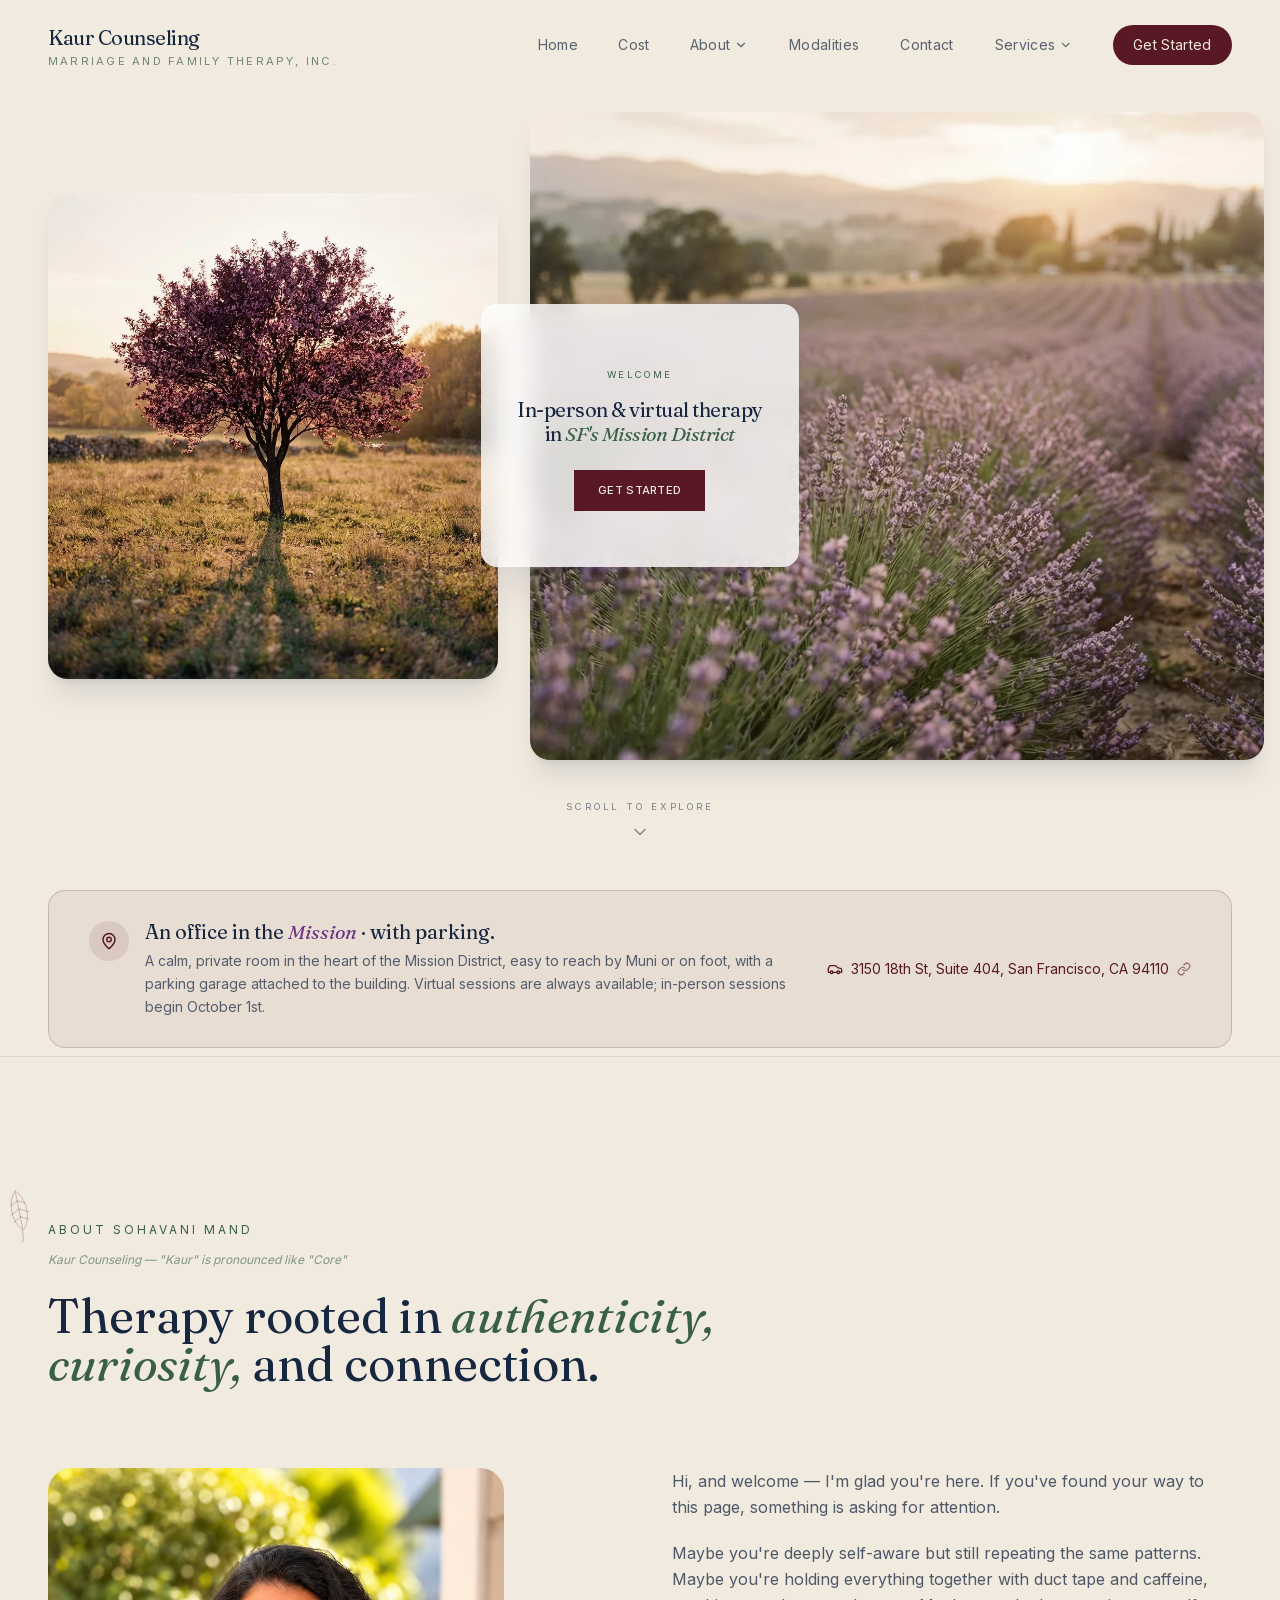
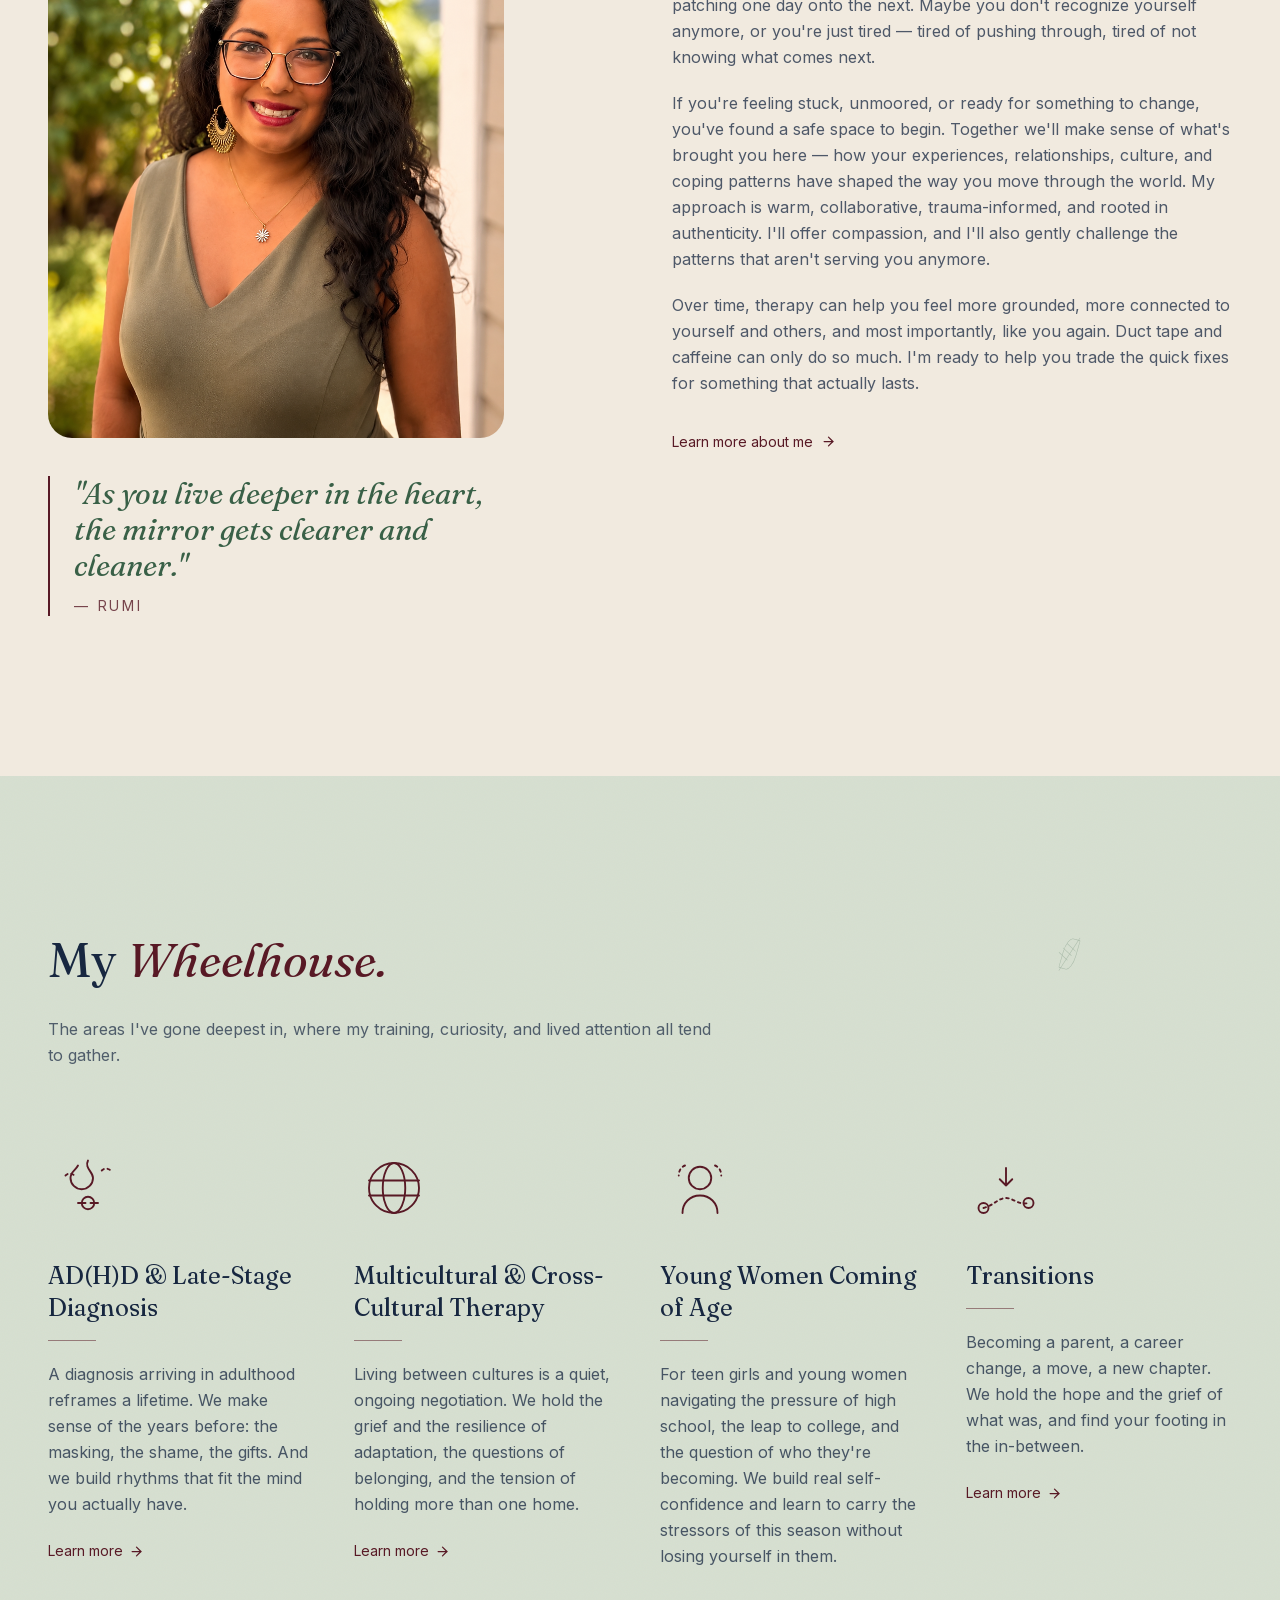
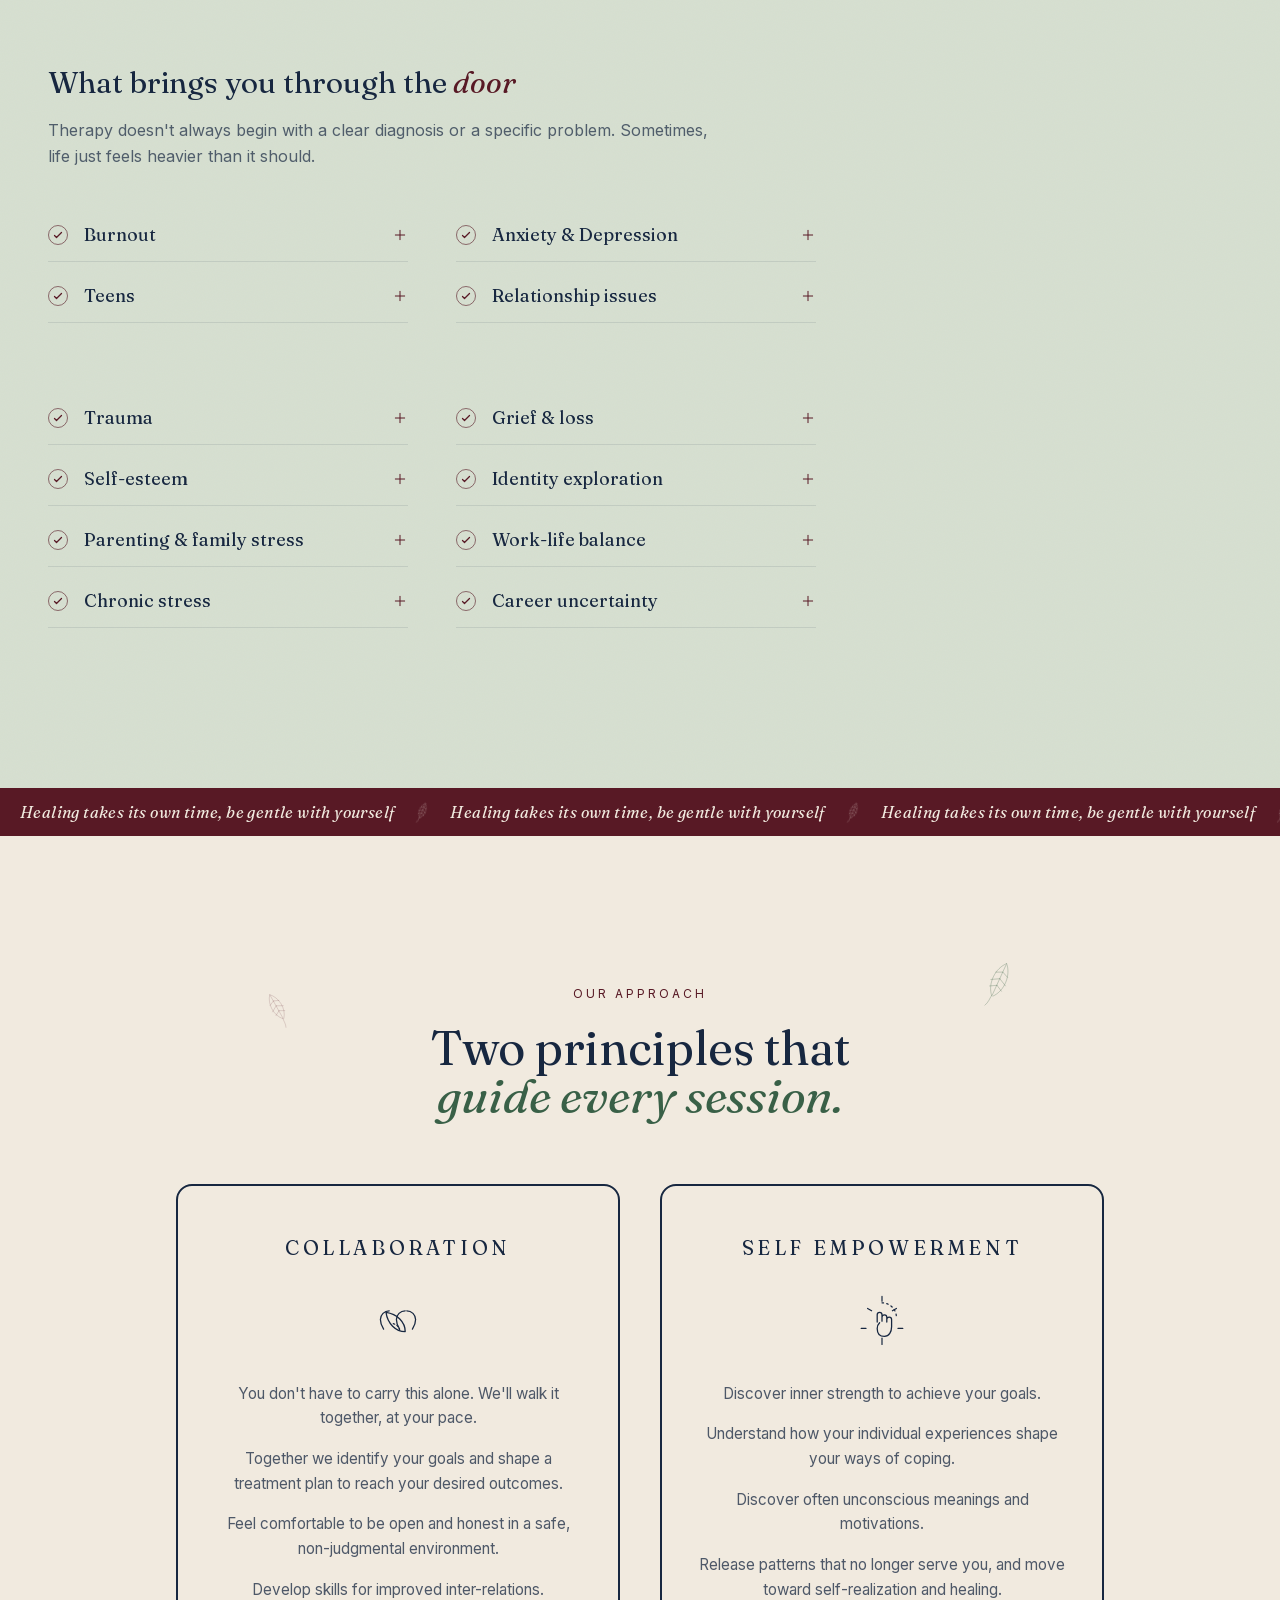
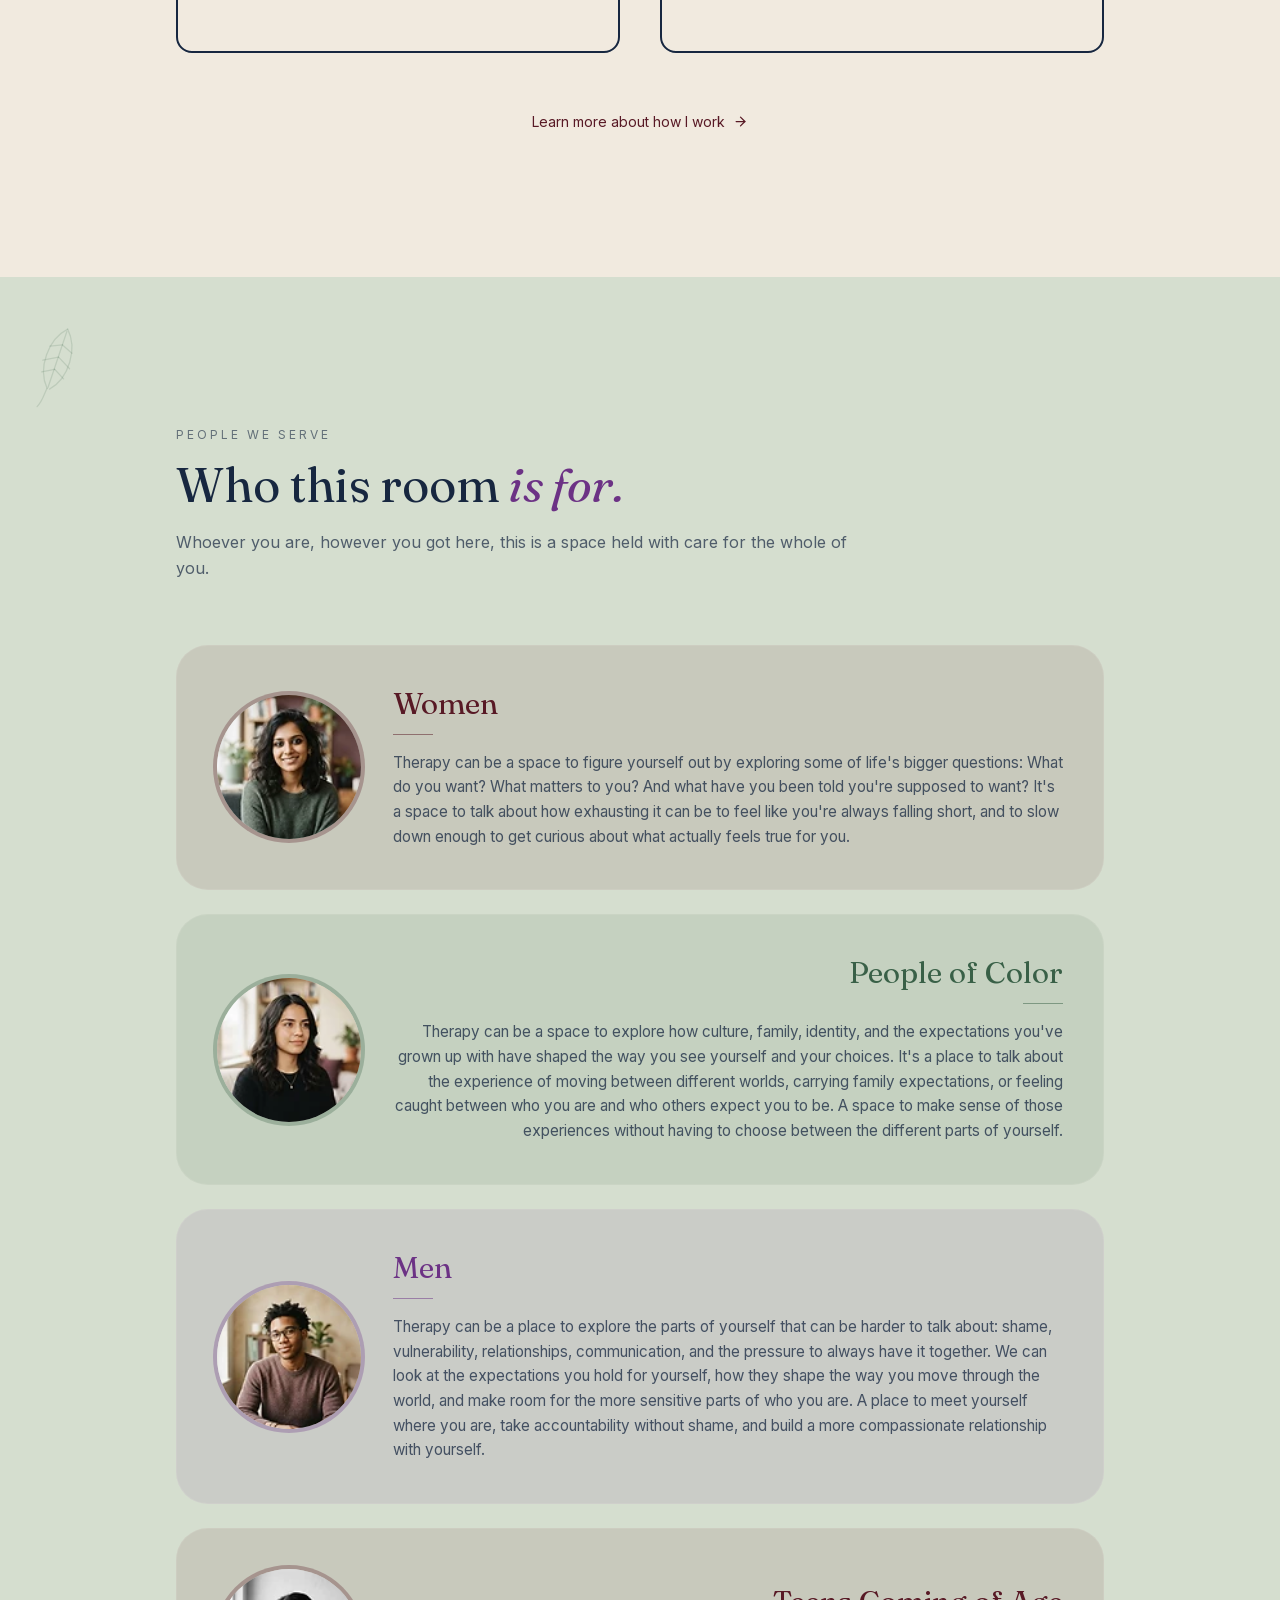
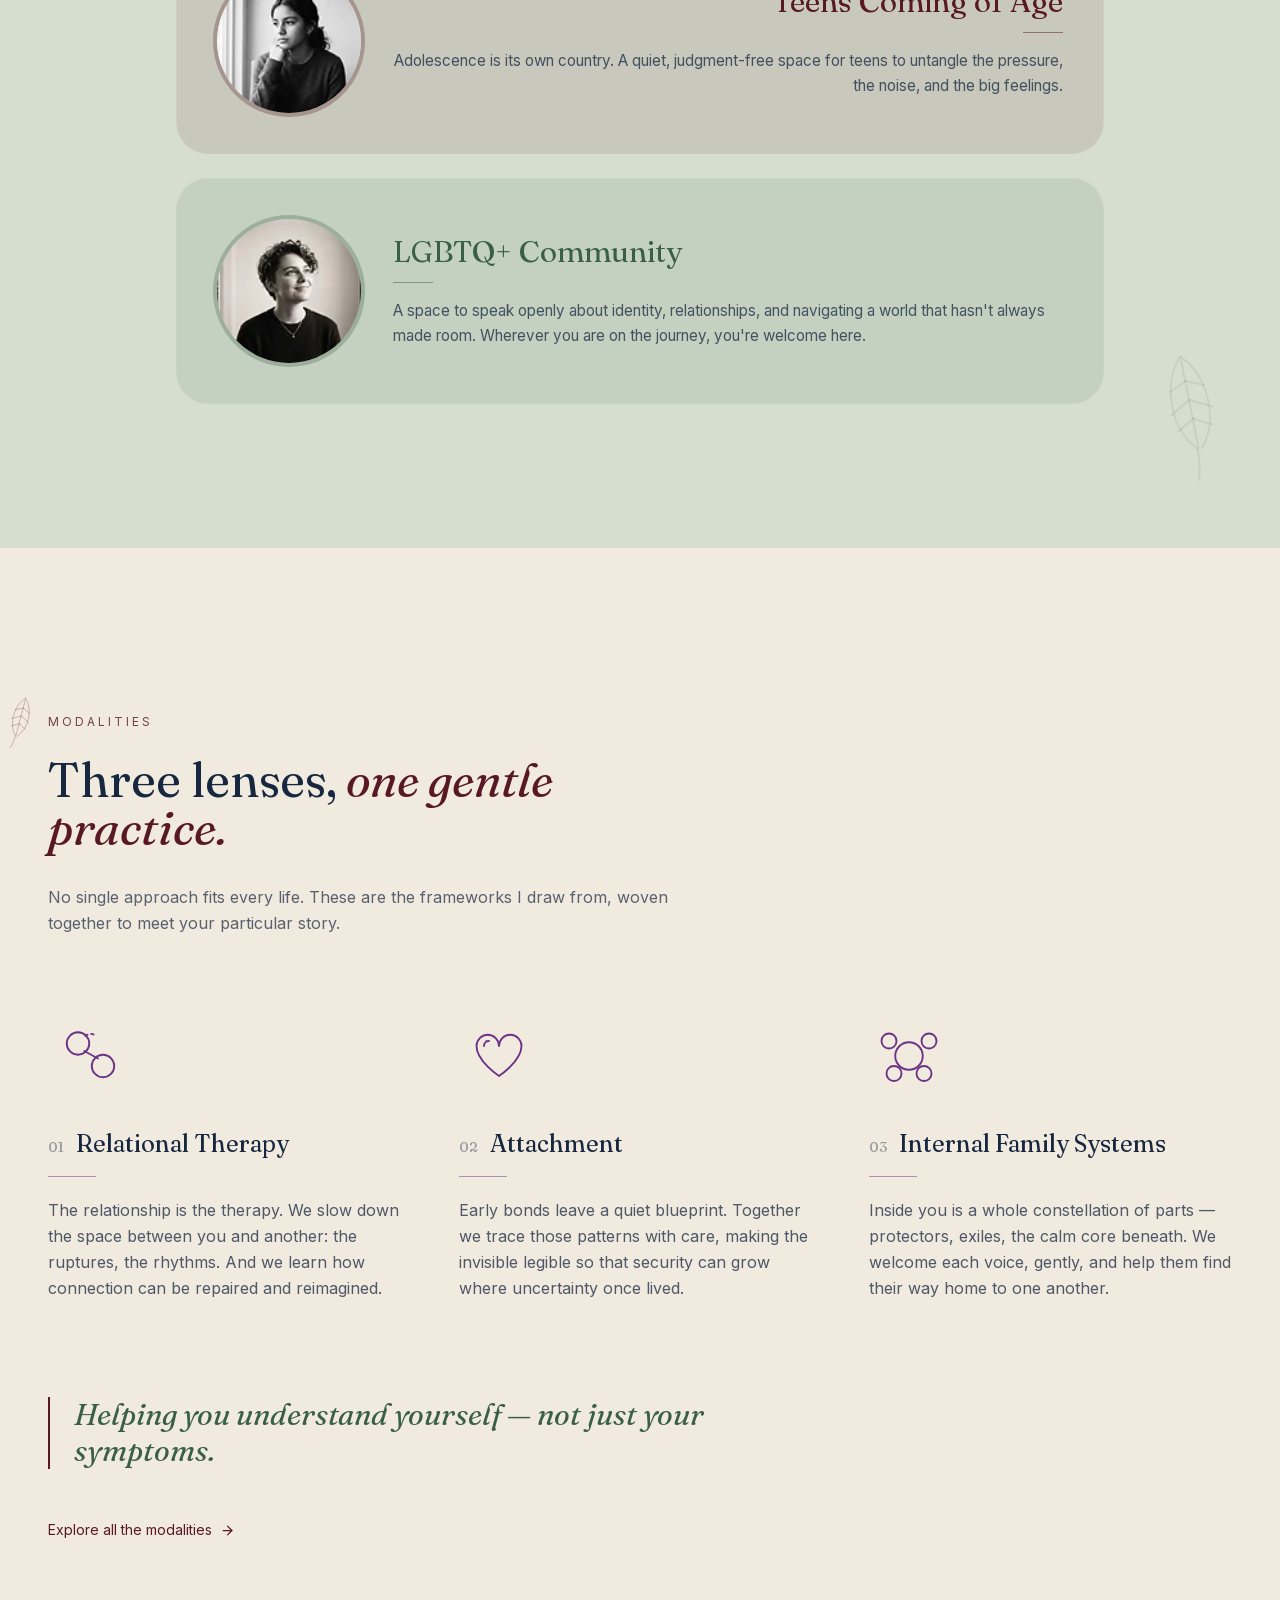
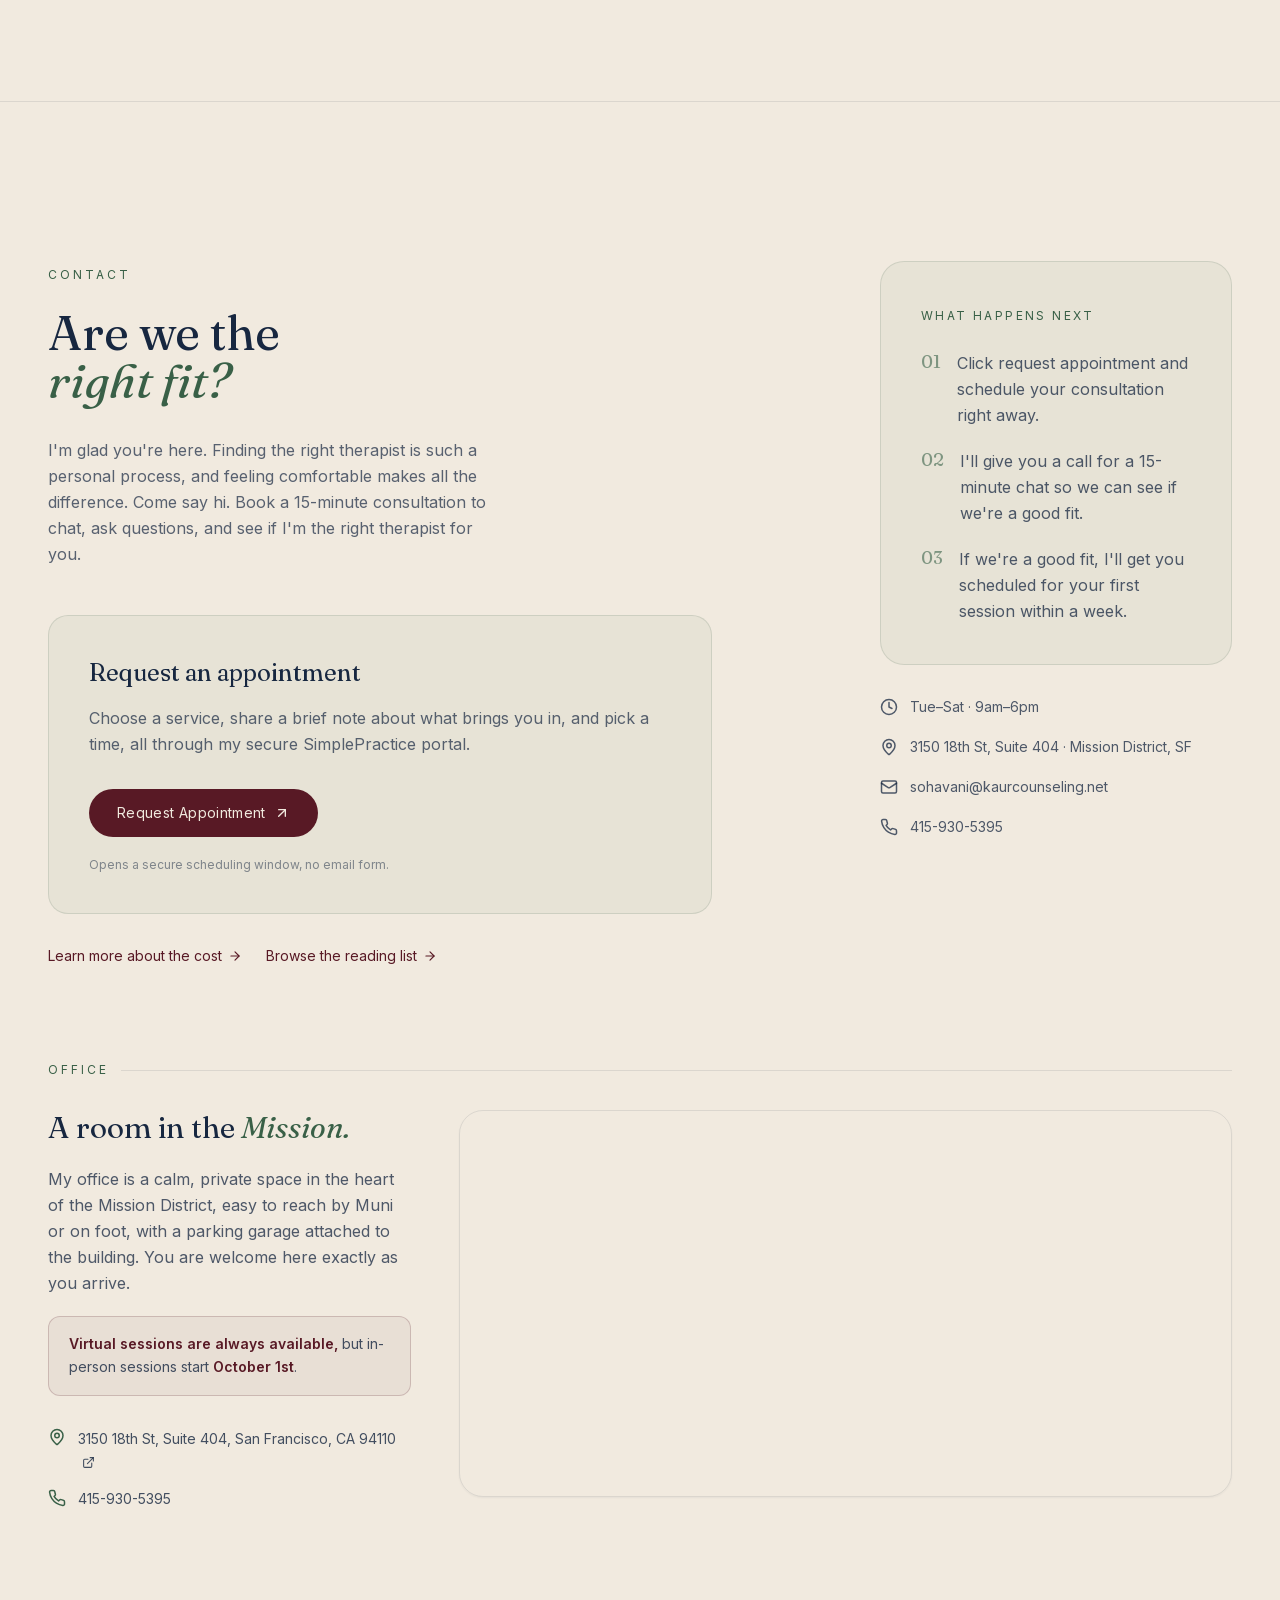
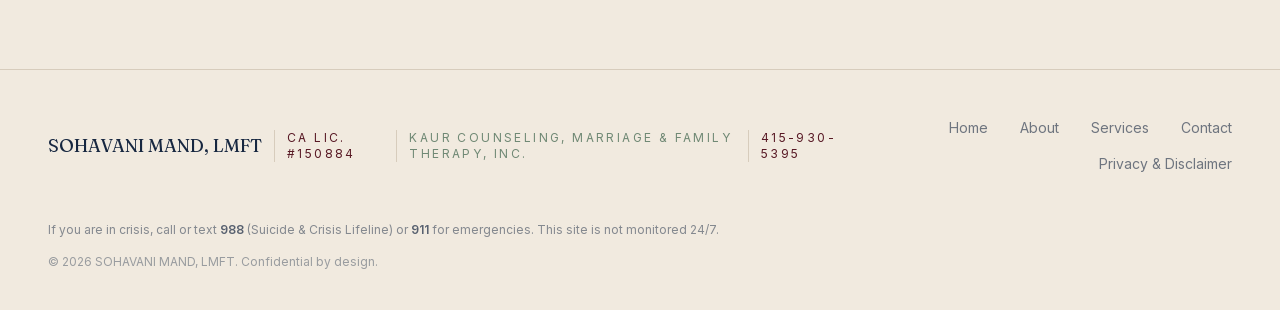
==== commit 61c246c3: "Capitalize Sohavani Mand name" ====
--- a/index.html
+++ b/index.html
@@ -3,11 +3,11 @@
   <head>
     <meta charset="utf-8" />
     <meta name="viewport" content="width=device-width, initial-scale=1" />
-    <meta name="description" content="In-person and virtual therapy in San Francisco's Mission District with Sohavani Mand, LMFT." />
+    <meta name="description" content="In-person and virtual therapy in San Francisco's Mission District with SOHAVANI MAND, LMFT." />
     <meta name="theme-color" content="#f1eadf" />
     <link rel="icon" type="image/png" sizes="1024x1024" href="assets/favicon.png" />
-    <title>Sohavani Mand, LMFT | ADHD &amp; Burnout Therapy for Women in the Mission District, San Francisco</title>
-    <link rel="stylesheet" href="styles.css?v=37" />
+    <title>SOHAVANI MAND, LMFT | ADHD &amp; Burnout Therapy for Women in the Mission District, San Francisco</title>
+    <link rel="stylesheet" href="styles.css?v=38" />
   </head>
   <body>
     <header class="site-header" id="home">
@@ -126,13 +126,13 @@
         <div class="home-about-container">
           <div class="home-about-intro reveal">
             <svg viewBox="0 0 100 150" class="home-about-feather" fill="none" stroke="currentColor" stroke-width="2" stroke-linecap="round" stroke-linejoin="round" aria-hidden="true"><path d="M50 16 C26 40 24 88 48 114"></path><path d="M50 16 C74 40 76 88 52 114"></path><path d="M48 114 C46 124 48 134 42 146"></path><path d="M50 20 L49 112"></path><path d="M50 42 L32 50"></path><path d="M50 62 L28 74"></path><path d="M50 82 L32 92"></path><path d="M50 42 L68 50"></path><path d="M50 62 L72 74"></path><path d="M50 82 L68 92" /></svg>
-            <span class="home-about-eyebrow">About Sohavani Mand</span>
+            <span class="home-about-eyebrow">About SOHAVANI MAND</span>
             <p class="home-about-pronounce">Kaur Counseling — "Kaur" is pronounced like "Core"</p>
             <h2 class="home-about-title">Therapy rooted in<em> authenticity, curiosity,</em> and connection.</h2>
           </div>
           <div class="home-about-grid">
             <div class="home-about-left reveal">
-              <span class="home-about-portrait"><img src="assets/images/sohavani.webp" alt="Sohavani Mand in soft, warm light" loading="lazy" /></span>
+              <span class="home-about-portrait"><img src="assets/images/sohavani.webp" alt="SOHAVANI MAND in soft, warm light" loading="lazy" /></span>
               <blockquote class="home-about-quote">
                 <p>"As you live deeper in the heart, the mirror gets clearer and cleaner."</p>
                 <footer>— Rumi</footer>
@@ -363,18 +363,18 @@
 
     <footer class="site-footer footer-rebuild" id="footer">
       <div class="footer-rebuild-top">
-        <div class="footer-rebuild-meta"><span class="footer-rebuild-name">Sohavani Mand, LMFT</span><span class="footer-rebuild-license">CA Lic. #150884</span><span class="footer-rebuild-business">Kaur Counseling, Marriage &amp; Family Therapy, Inc.</span><a class="footer-rebuild-phone" href="tel:+14159305395">415-930-5395</a></div>
+        <div class="footer-rebuild-meta"><span class="footer-rebuild-name">SOHAVANI MAND, LMFT</span><span class="footer-rebuild-license">CA Lic. #150884</span><span class="footer-rebuild-business">Kaur Counseling, Marriage &amp; Family Therapy, Inc.</span><a class="footer-rebuild-phone" href="tel:+14159305395">415-930-5395</a></div>
         <nav class="footer-rebuild-nav"><a href="#home">Home</a><a href="about/">About</a><a href="#services">Services</a><a href="get-started/">Contact</a><a href="privacy/">Privacy &amp; Disclaimer</a></nav>
       </div>
       <div class="footer-rebuild-crisis">If you are in crisis, call or text <span>988</span> (Suicide &amp; Crisis Lifeline) or <span>911</span> for emergencies. This site is not monitored 24/7.</div>
-      <div class="footer-rebuild-copyright">© 2026 Sohavani Mand, LMFT. Confidential by design.</div>
+      <div class="footer-rebuild-copyright">© 2026 SOHAVANI MAND, LMFT. Confidential by design.</div>
     </footer>
 
     <div class="privacy-note" id="privacy" hidden>
       <div class="privacy-card"><button type="button" class="privacy-close" aria-label="Close privacy note">×</button><p class="eyebrow">Privacy &amp; Disclaimer</p><h2>Your privacy matters.</h2><p>This static site does not collect form submissions. Appointment requests go directly to the secure SimplePractice portal. The site is not monitored 24/7 and is not a crisis service.</p><p>If you are in crisis, call or text 988 or 911 for emergencies.</p></div>
     </div>
 
-    <script src="icons.js?v=37"></script>
-    <script src="script.js?v=37"></script>
+    <script src="icons.js?v=38"></script>
+    <script src="script.js?v=38"></script>
   </body>
 </html>
--- a/styles.css
+++ b/styles.css
@@ -1,9 +1,9 @@
 @font-face{font-family:Fraunces;src:url("assets/fonts/fraunces-latin.woff2") format("woff2");font-style:normal;font-weight:300 600;font-display:swap}
 
 @font-face{font-family:Fraunces;src:url("assets/fonts/fraunces-italic-latin.woff2") format("woff2");font-style:italic;font-weight:400;font-display:swap}
-@font-face{font-family:Inter;src:url("assets/fonts/inter-latin.woff2?v=37") format("woff2");font-style:normal;font-weight:300 700;font-display:swap}
-
-@font-face{font-family:Inter;src:url("assets/fonts/inter-latin.woff2?v=37") format("woff2");font-style:normal;font-weight:300 700;font-display:swap}
+@font-face{font-family:Inter;src:url("assets/fonts/inter-latin.woff2?v=38") format("woff2");font-style:normal;font-weight:300 700;font-display:swap}
+
+@font-face{font-family:Inter;src:url("assets/fonts/inter-latin.woff2?v=38") format("woff2");font-style:normal;font-weight:300 700;font-display:swap}
 :root{--cream:#f1eadf;--cream-dark:#e8e0d4;--navy:#172740;--muted:rgba(23,39,64,.7);--spruce:#396047;--sage:#d5decf;--burgundy:#581925;--accent:#6c3285;--line:#d7ccbc;--max:1176px}
 *{box-sizing:border-box}
 html{scroll-behavior:smooth}
@@ -1544,8 +1544,12 @@
 .footer-rebuild-name{font:18px/28px Fraunces,Georgia,serif;white-space:nowrap}
 .footer-rebuild-license, .footer-rebuild-business, .footer-rebuild-phone{border-left:1px solid rgb(215,204,188);padding-left:12px;font:12px/16px Inter,Arial,sans-serif;letter-spacing:2.4px;text-transform:uppercase}
 .footer-rebuild-license, .footer-rebuild-phone{color:rgb(88,25,37)}
+.footer-rebuild-phone{transition:color 150ms cubic-bezier(0.4,0,0.2,1)}
+.footer-rebuild-phone:hover{color:rgb(57,96,71)}
 .footer-rebuild-business{color:rgba(57,96,71,.7)}
 .footer-rebuild-nav{display:flex;align-items:center;justify-content:center;flex-wrap:wrap;gap:16px 32px;color:rgba(23,39,64,.6);font:14px/20px Inter,Arial,sans-serif}
+.footer-rebuild-nav a{transition:color 150ms cubic-bezier(0.4,0,0.2,1)}
+.footer-rebuild-nav a:hover{color:rgb(23,39,64)}
 .footer-rebuild-crisis{padding-bottom:16px;color:rgba(23,39,64,.5);font:12px/16px Inter,Arial,sans-serif}
 .footer-rebuild-crisis span{font-weight:600;color:rgba(23,39,64,.7)}
 .footer-rebuild-copyright{padding-bottom:40px;color:rgba(23,39,64,.4);font:12px/16px Inter,Arial,sans-serif}
